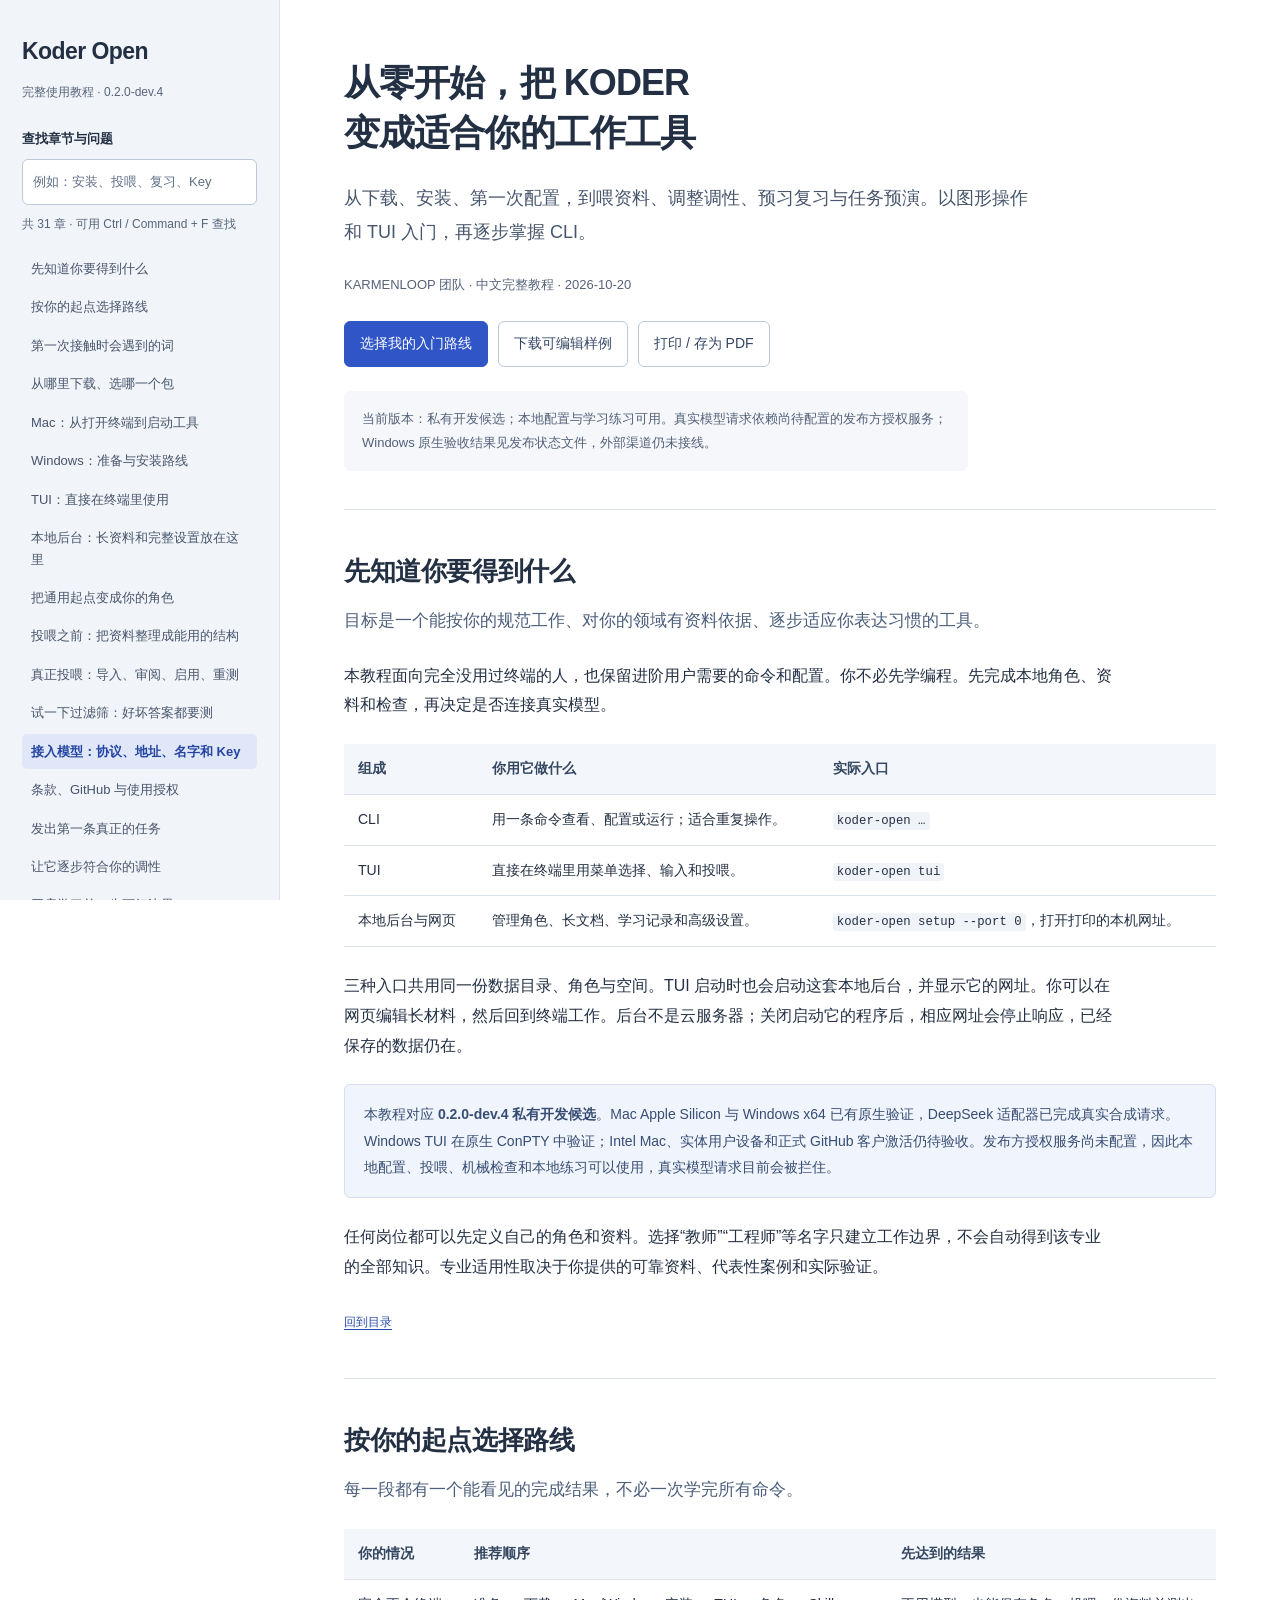
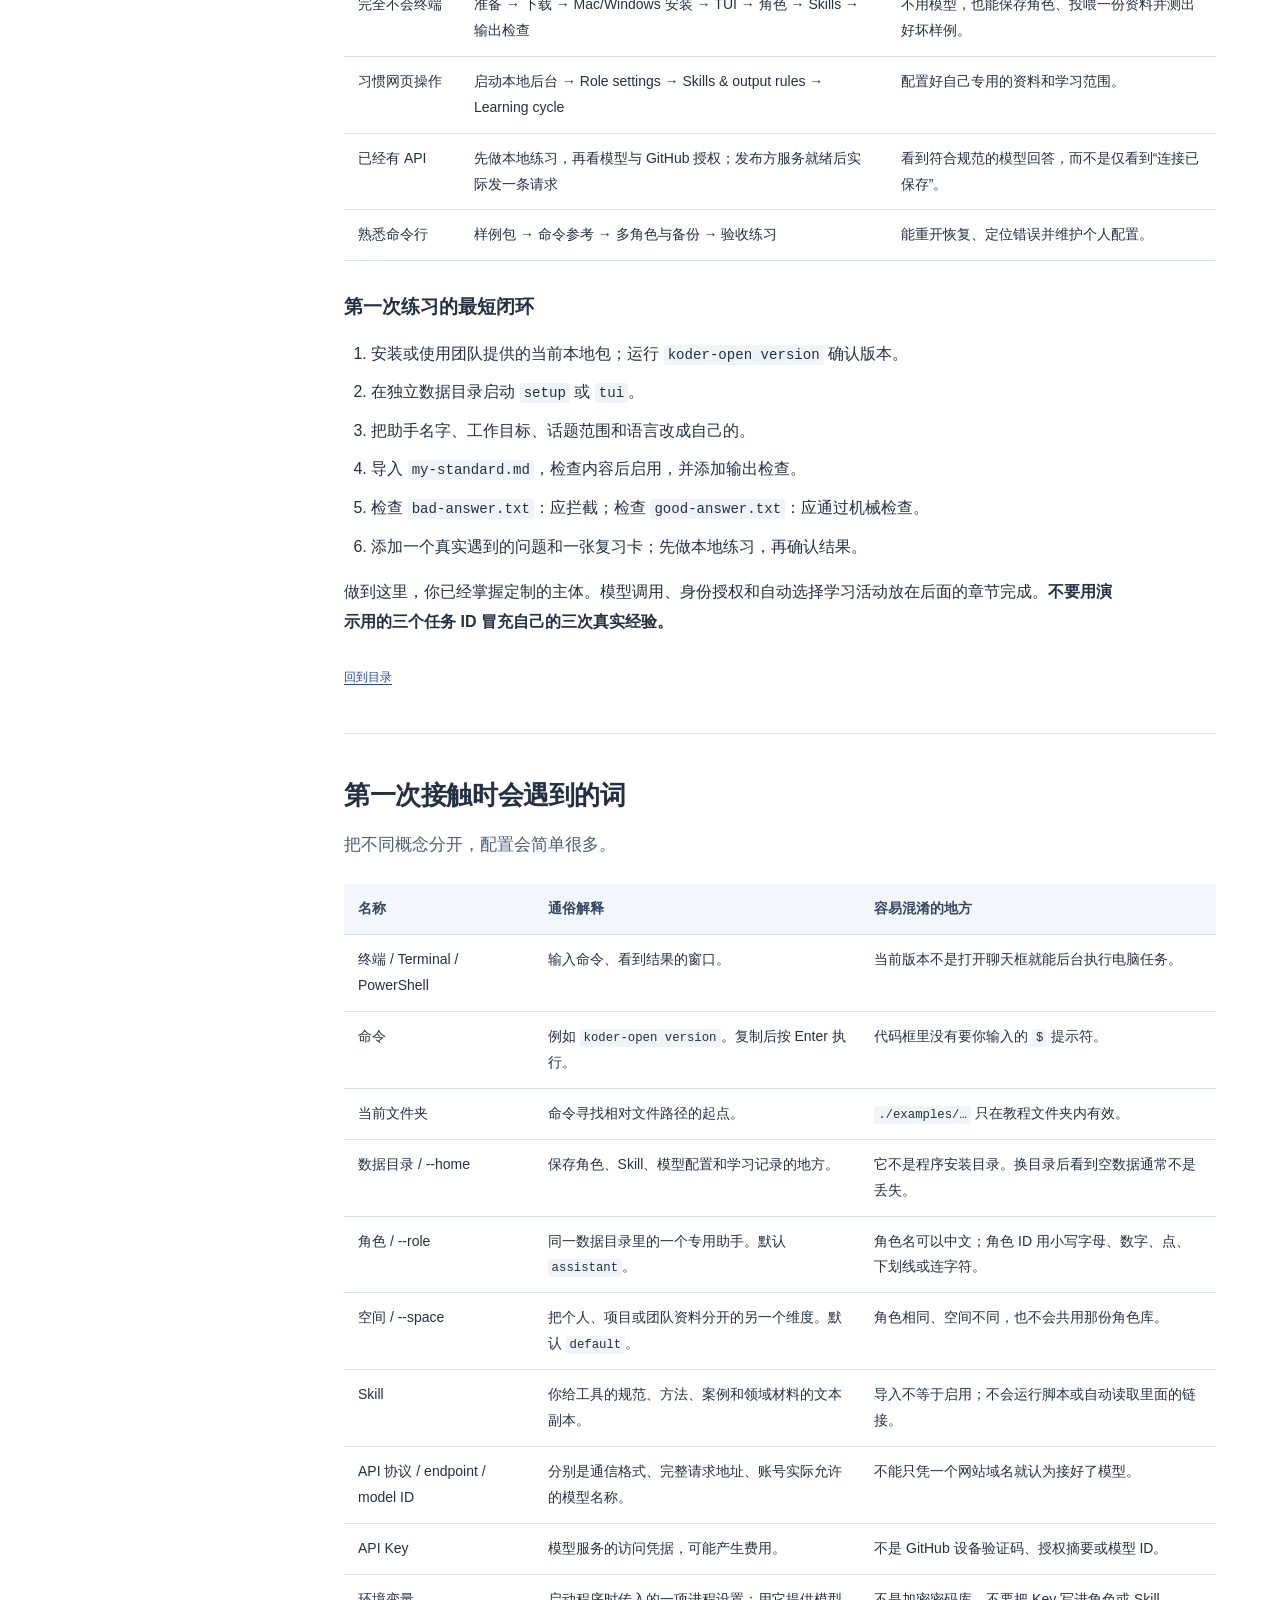
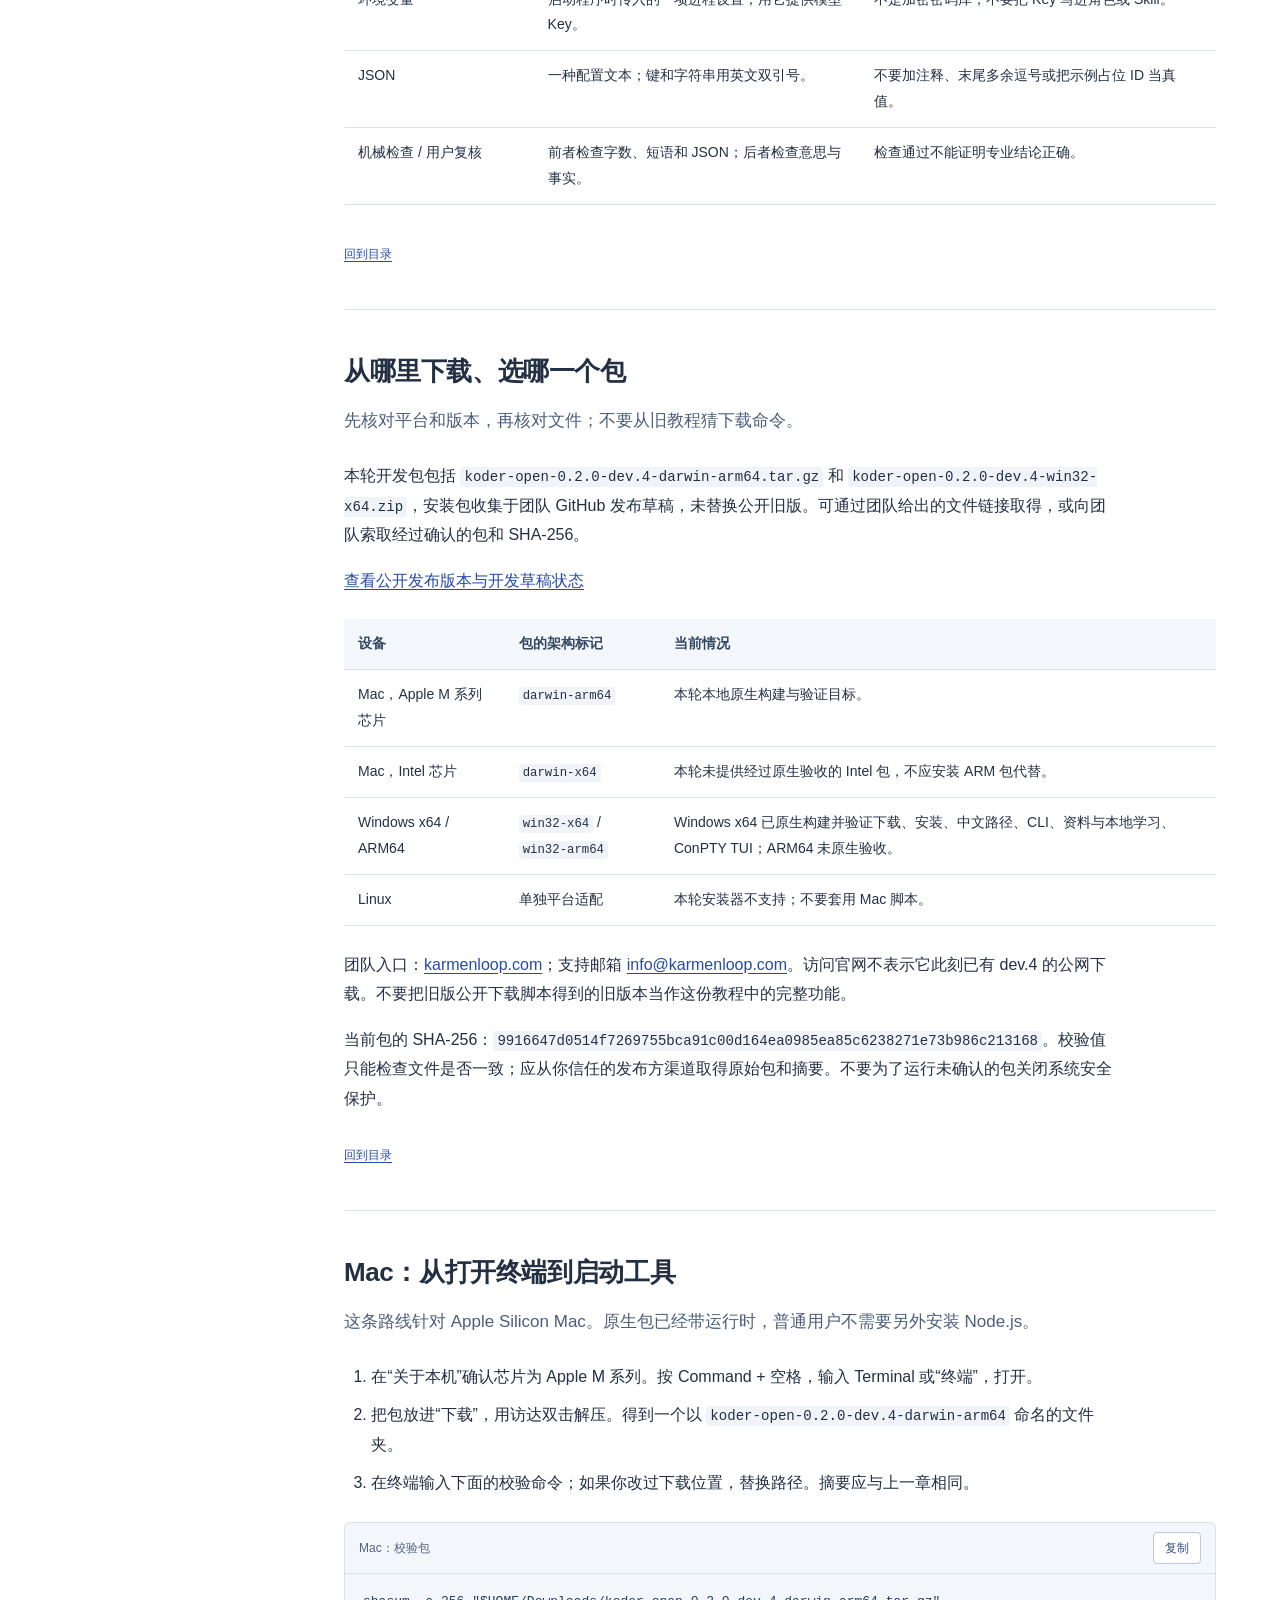
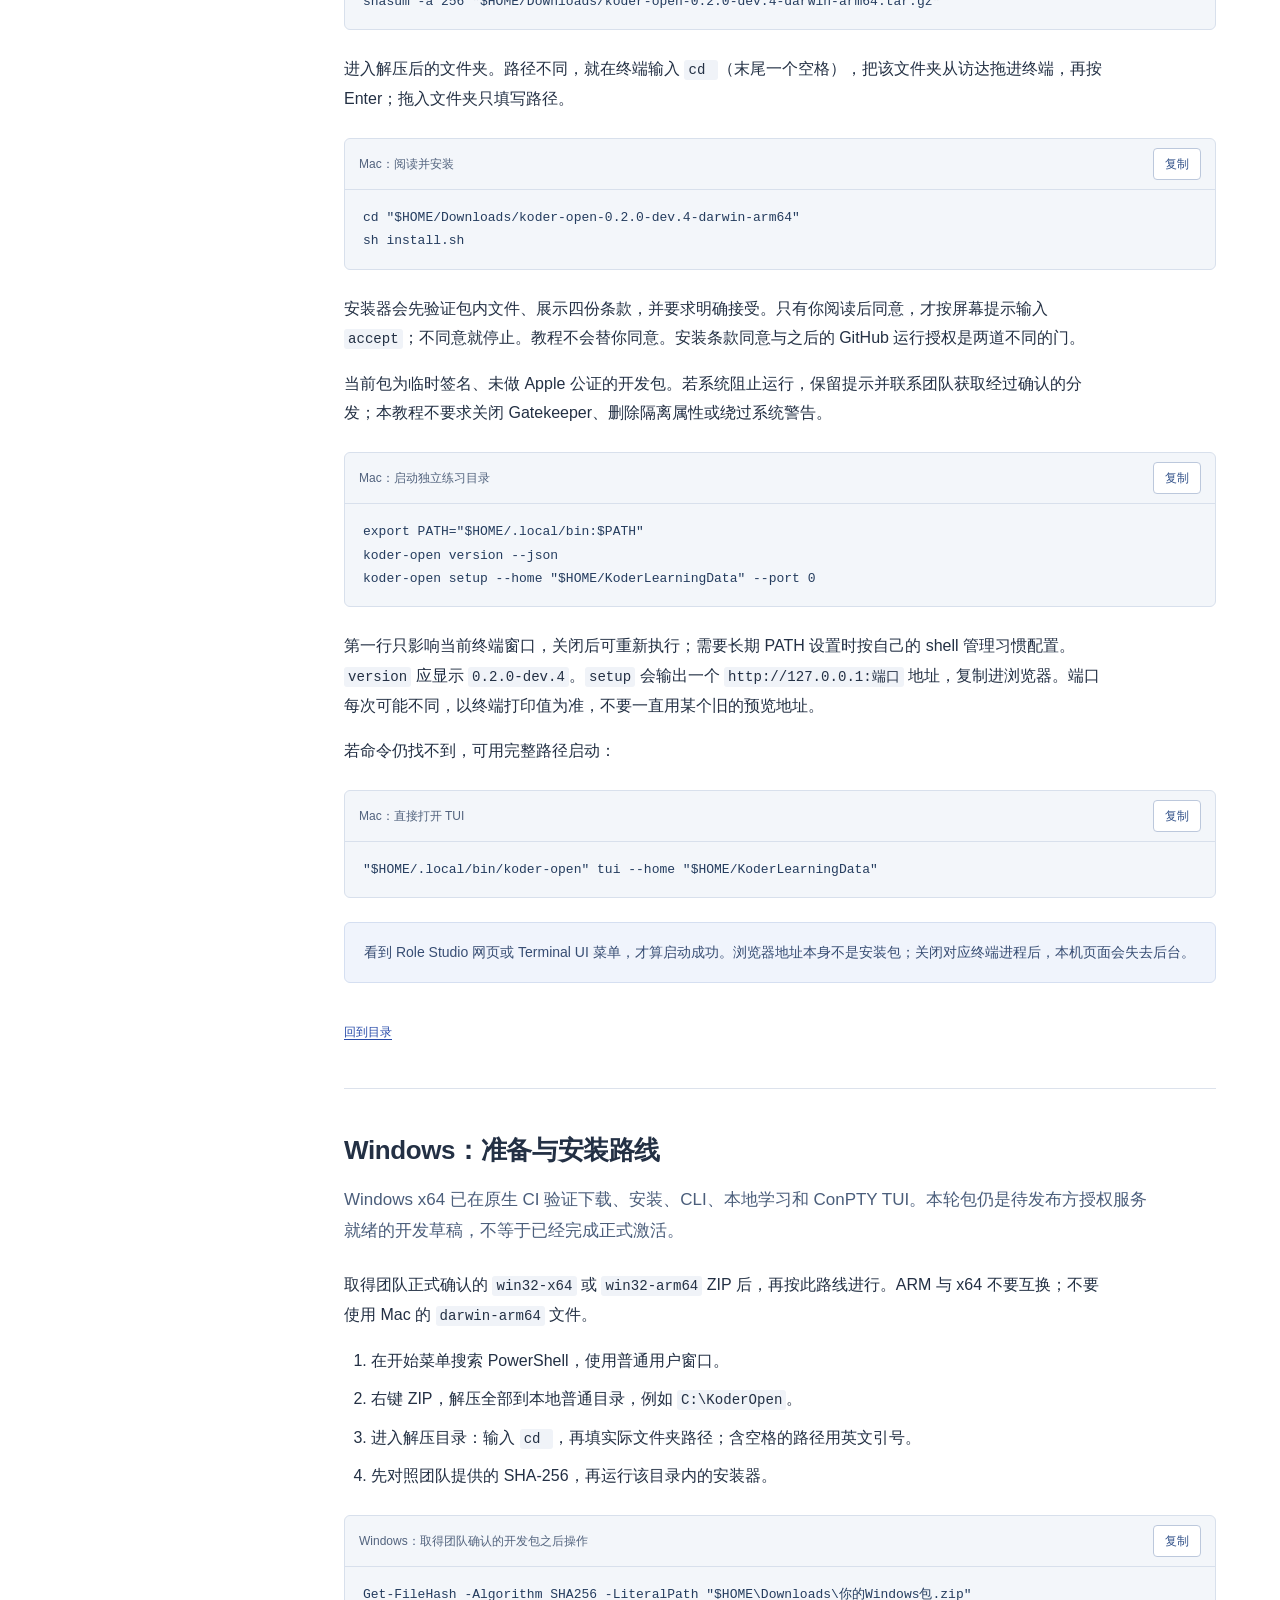
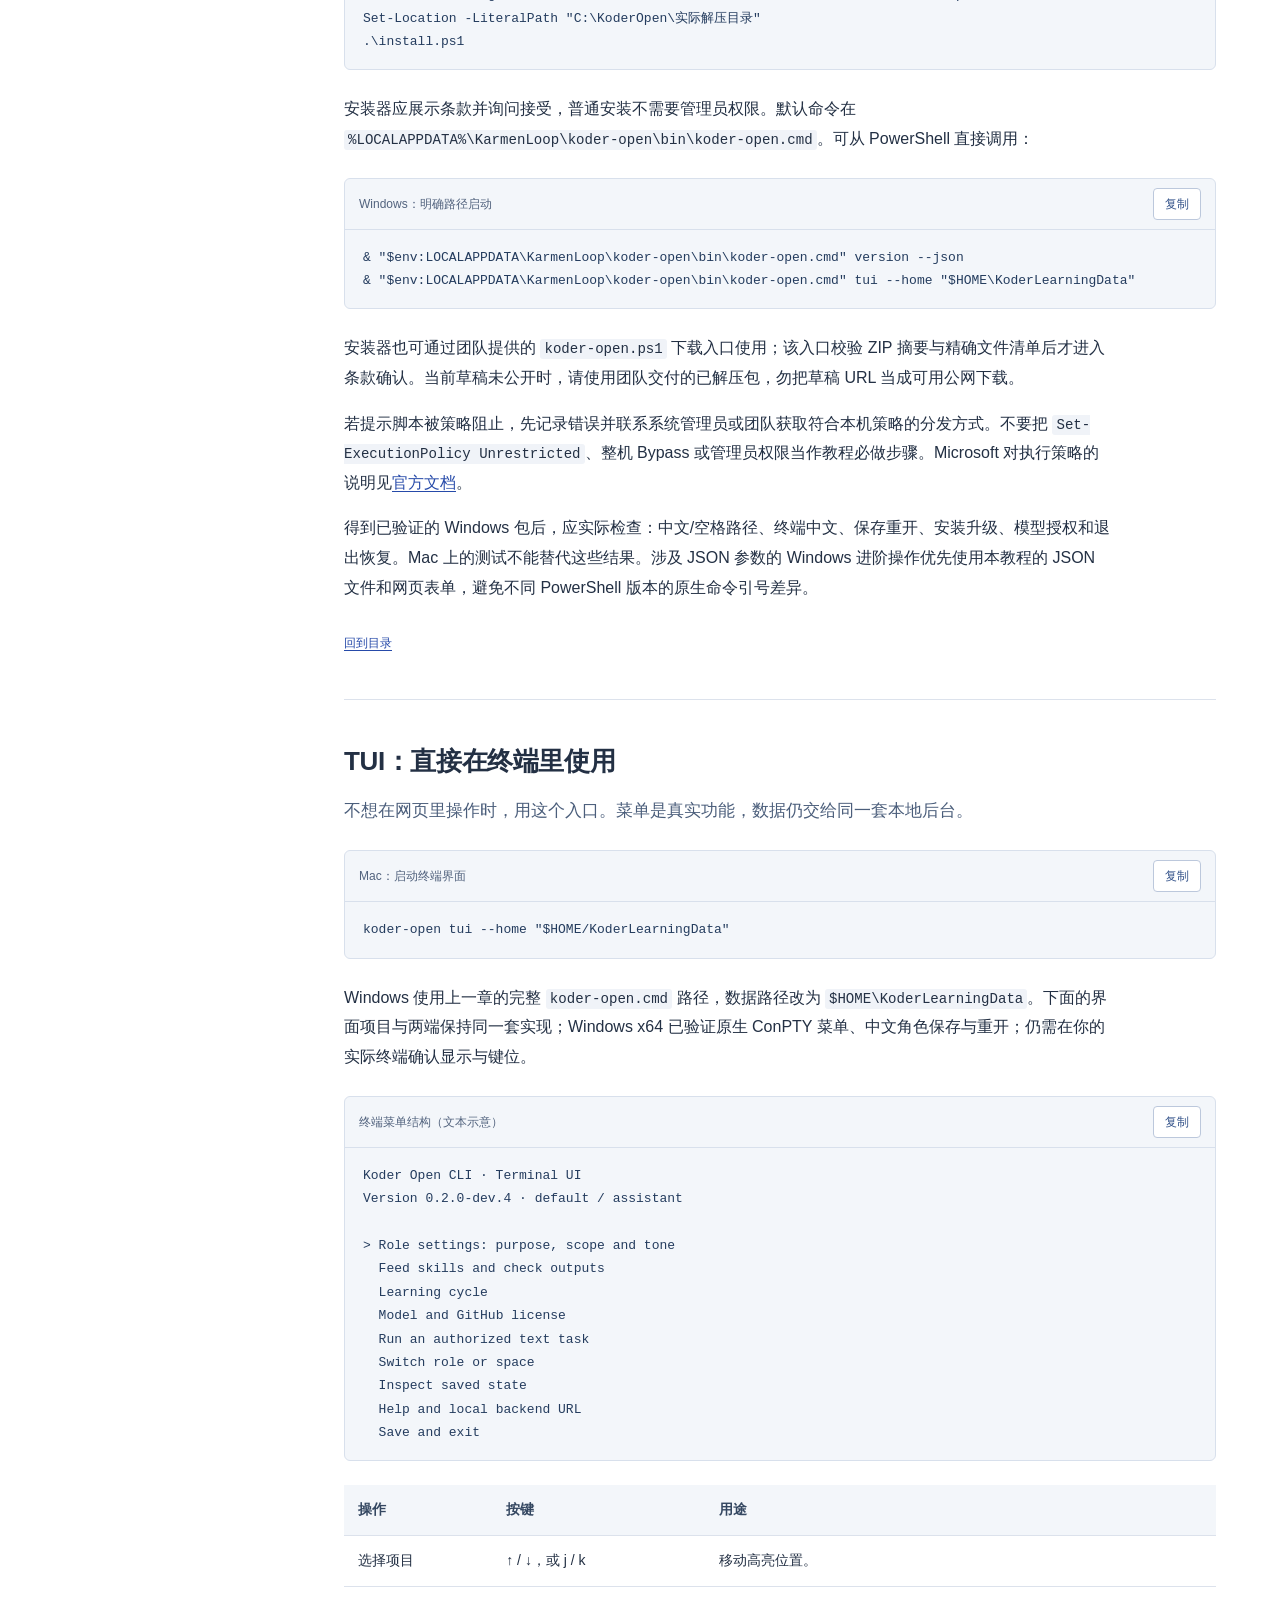
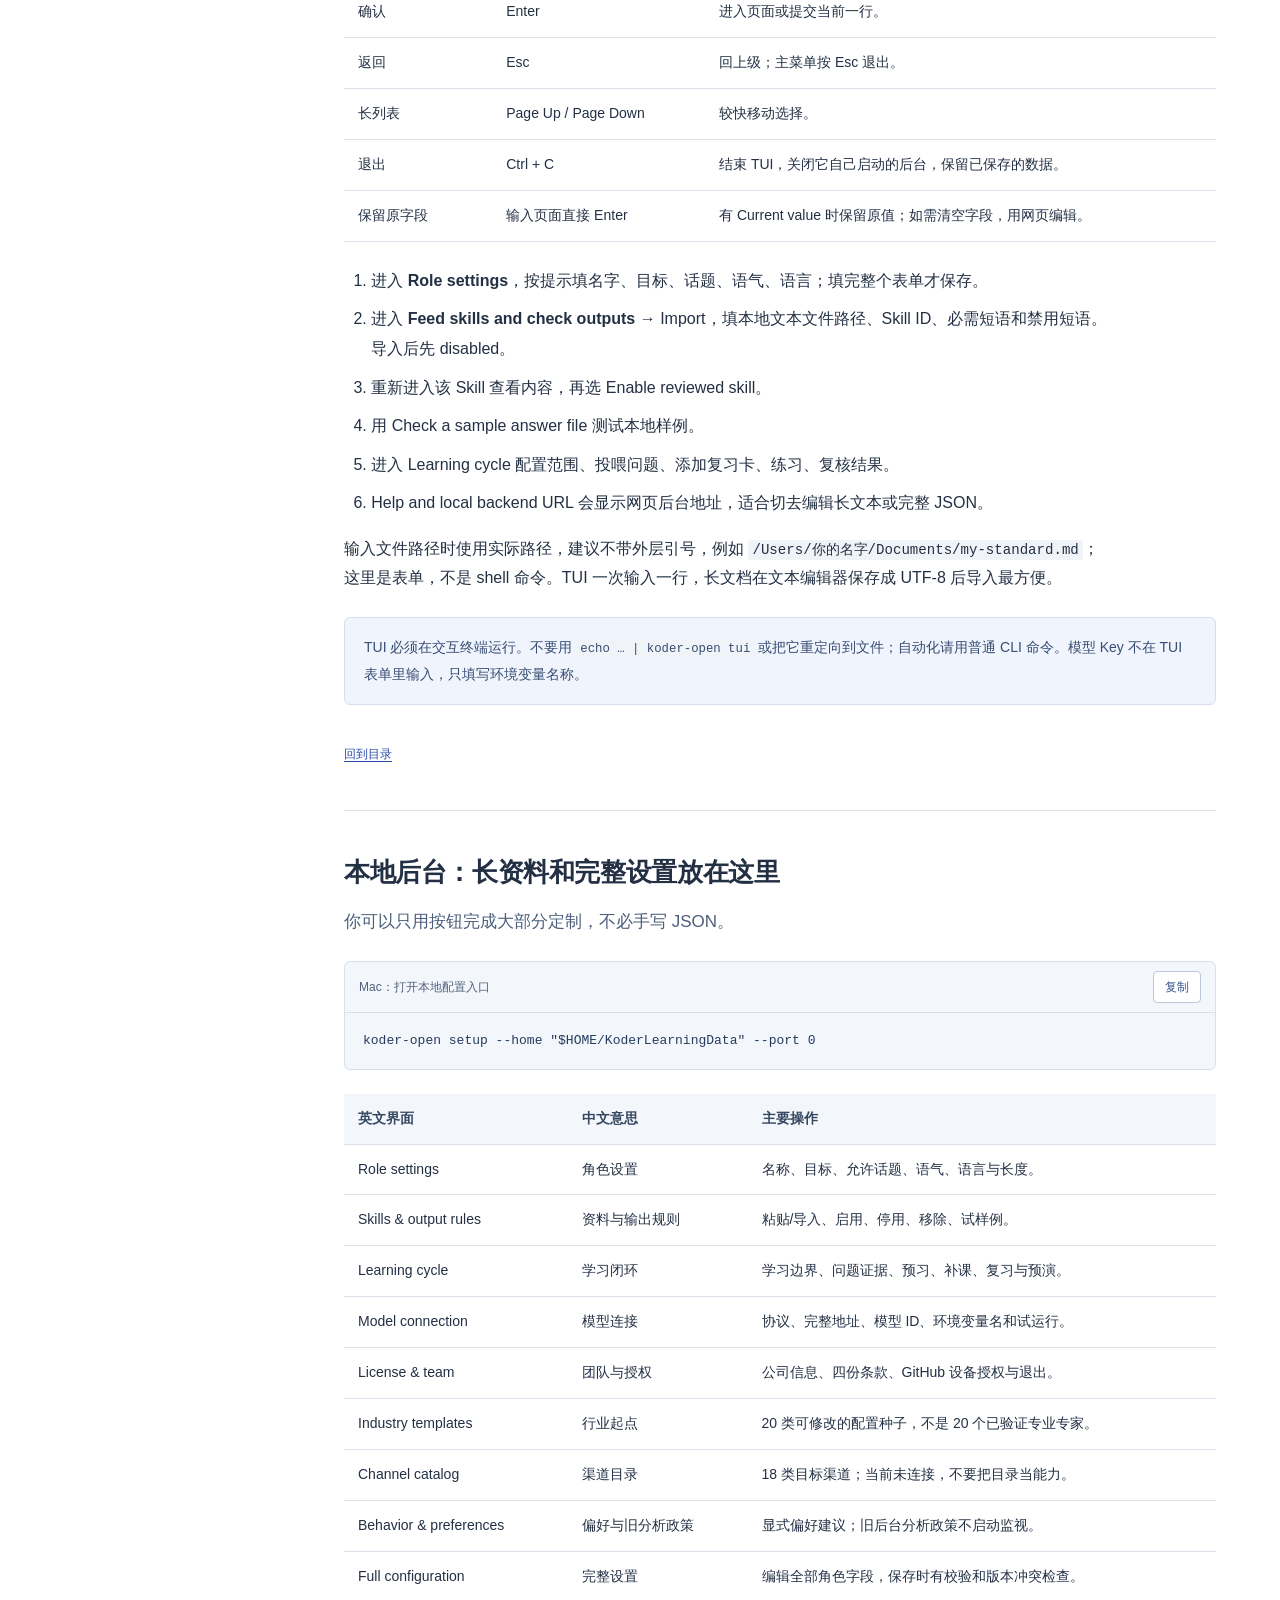
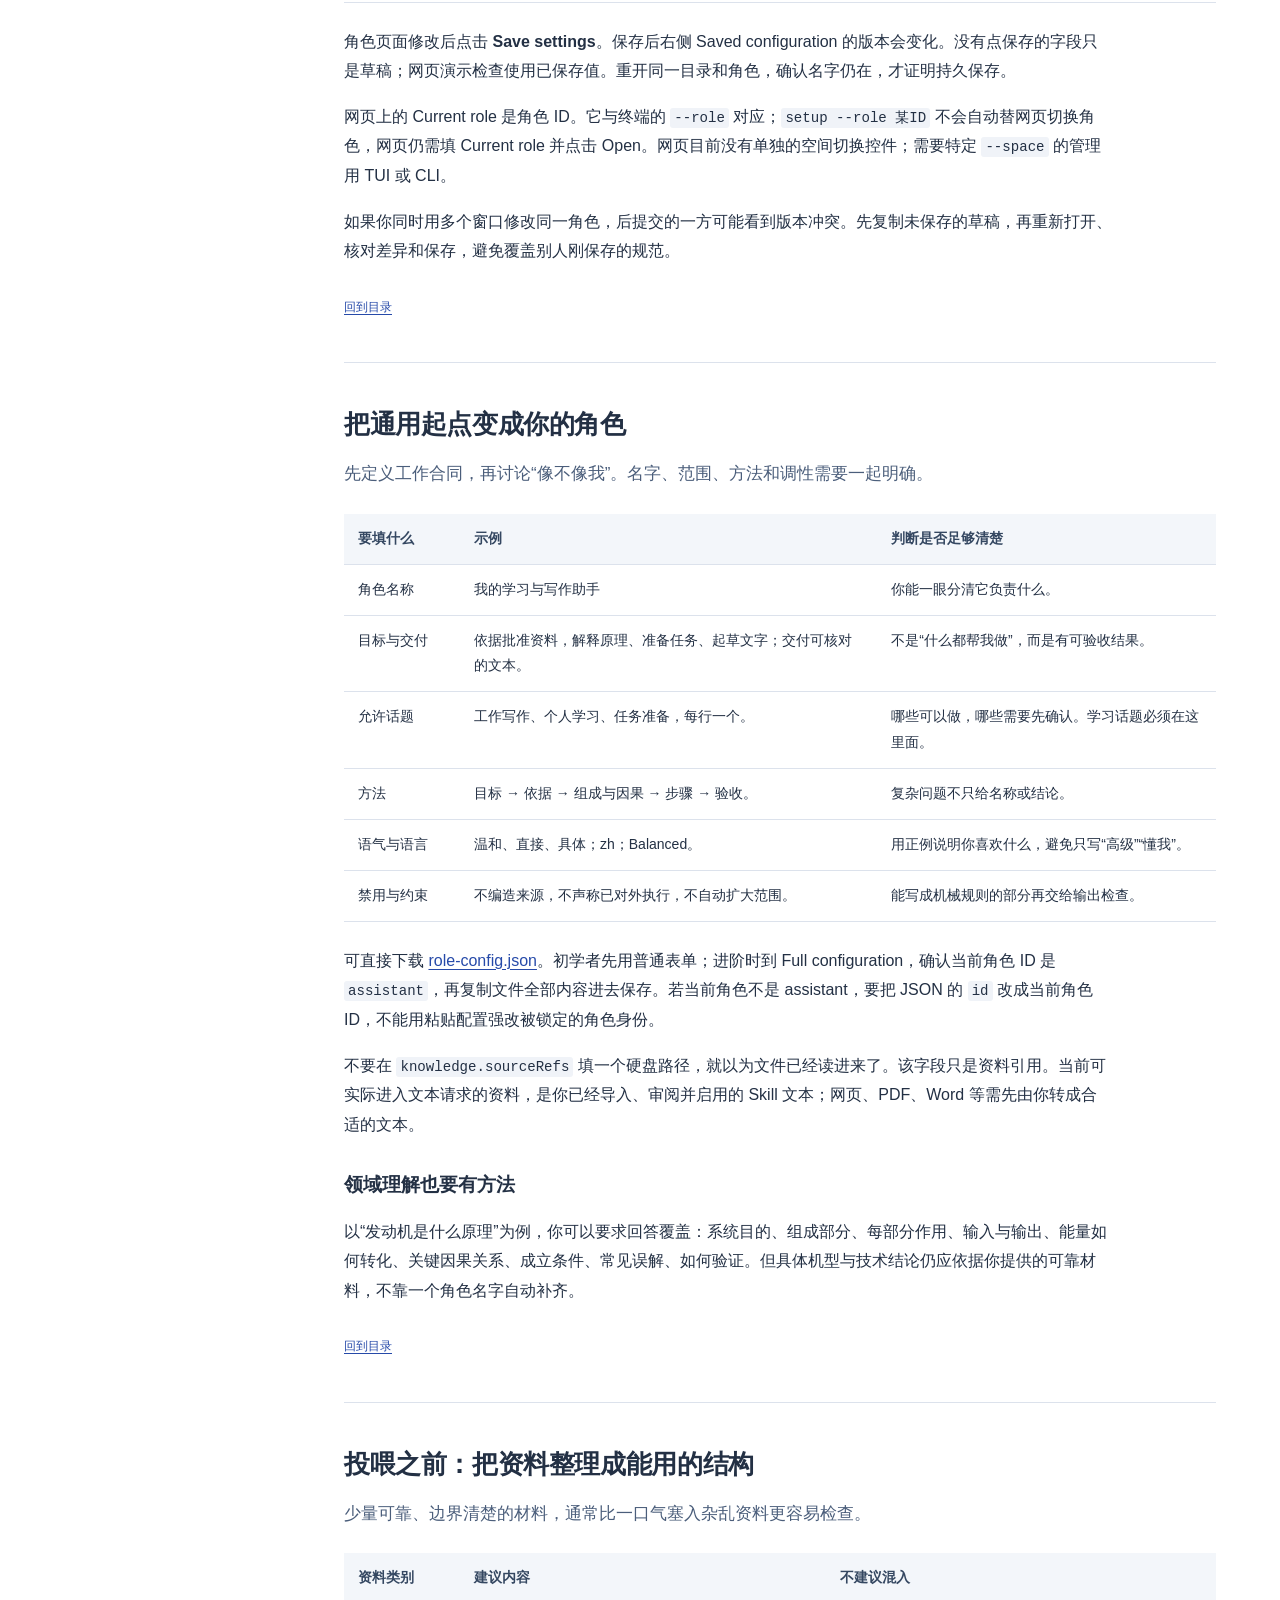
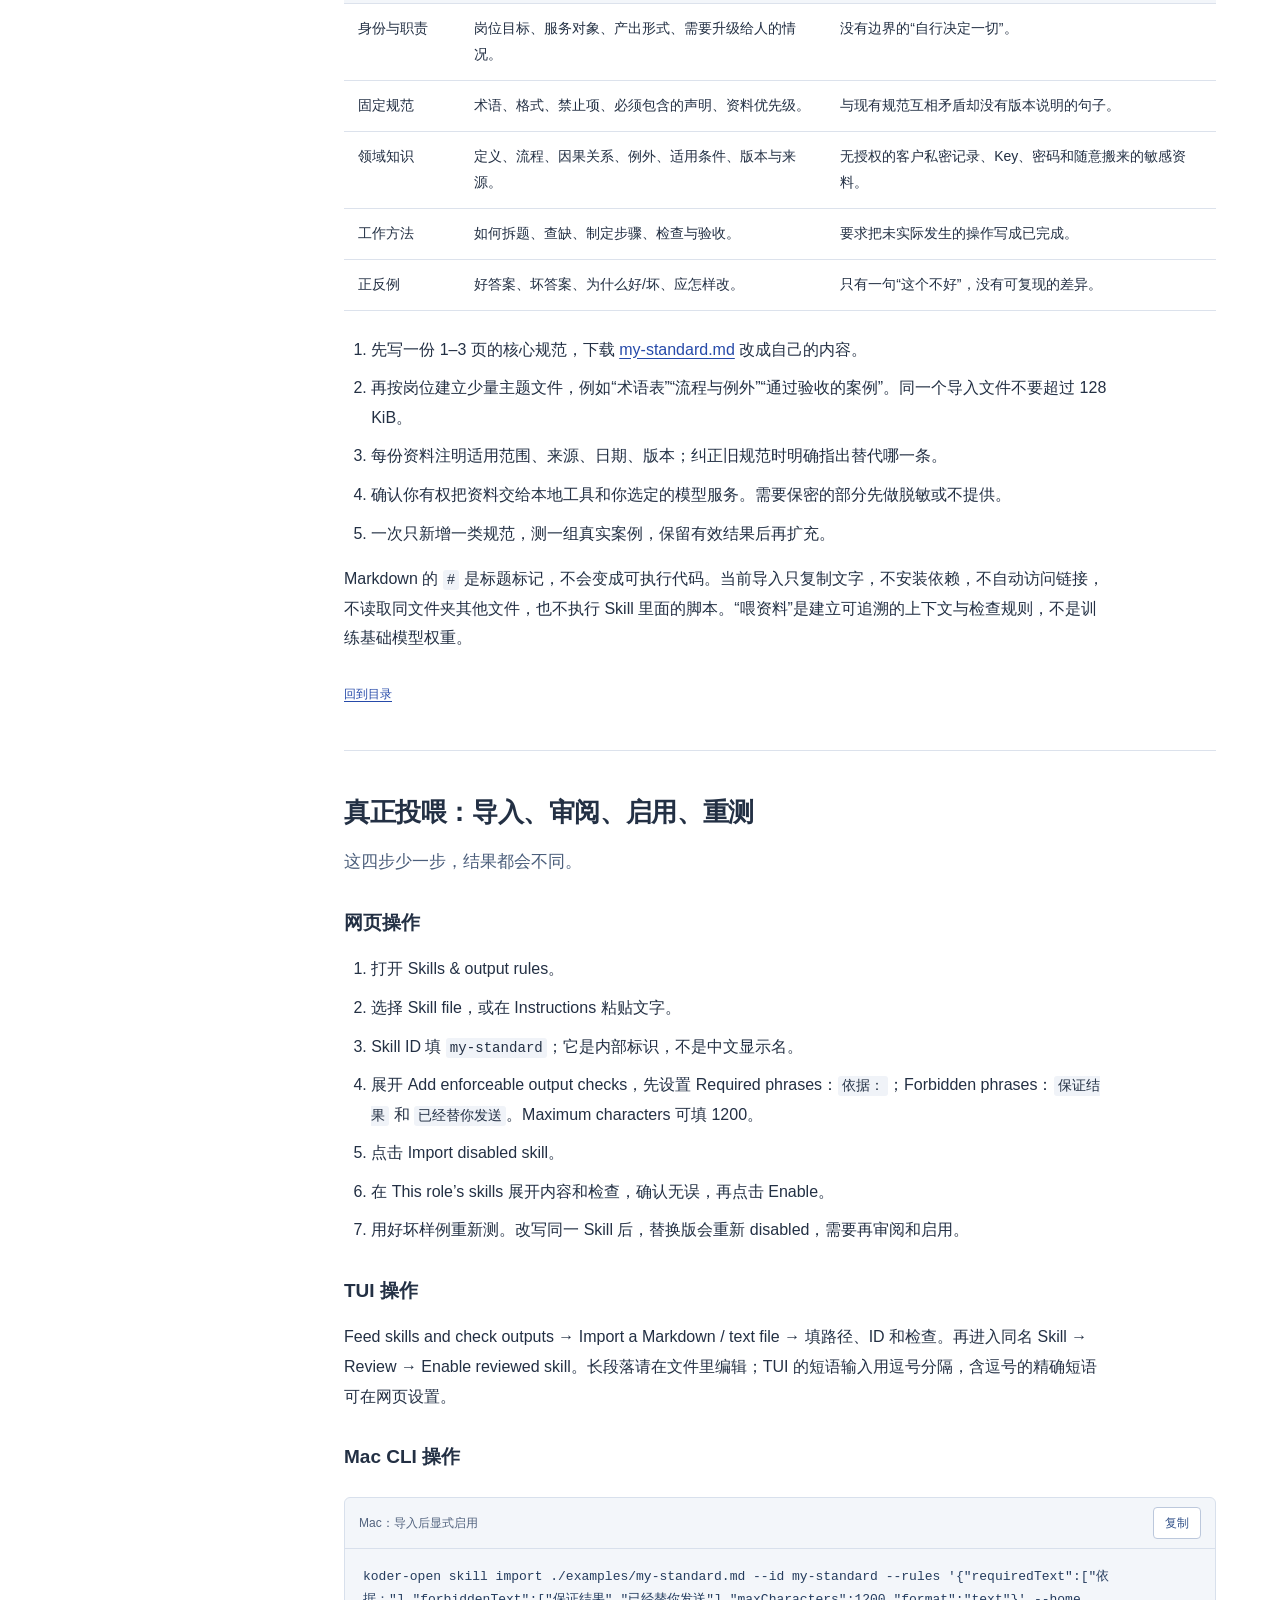
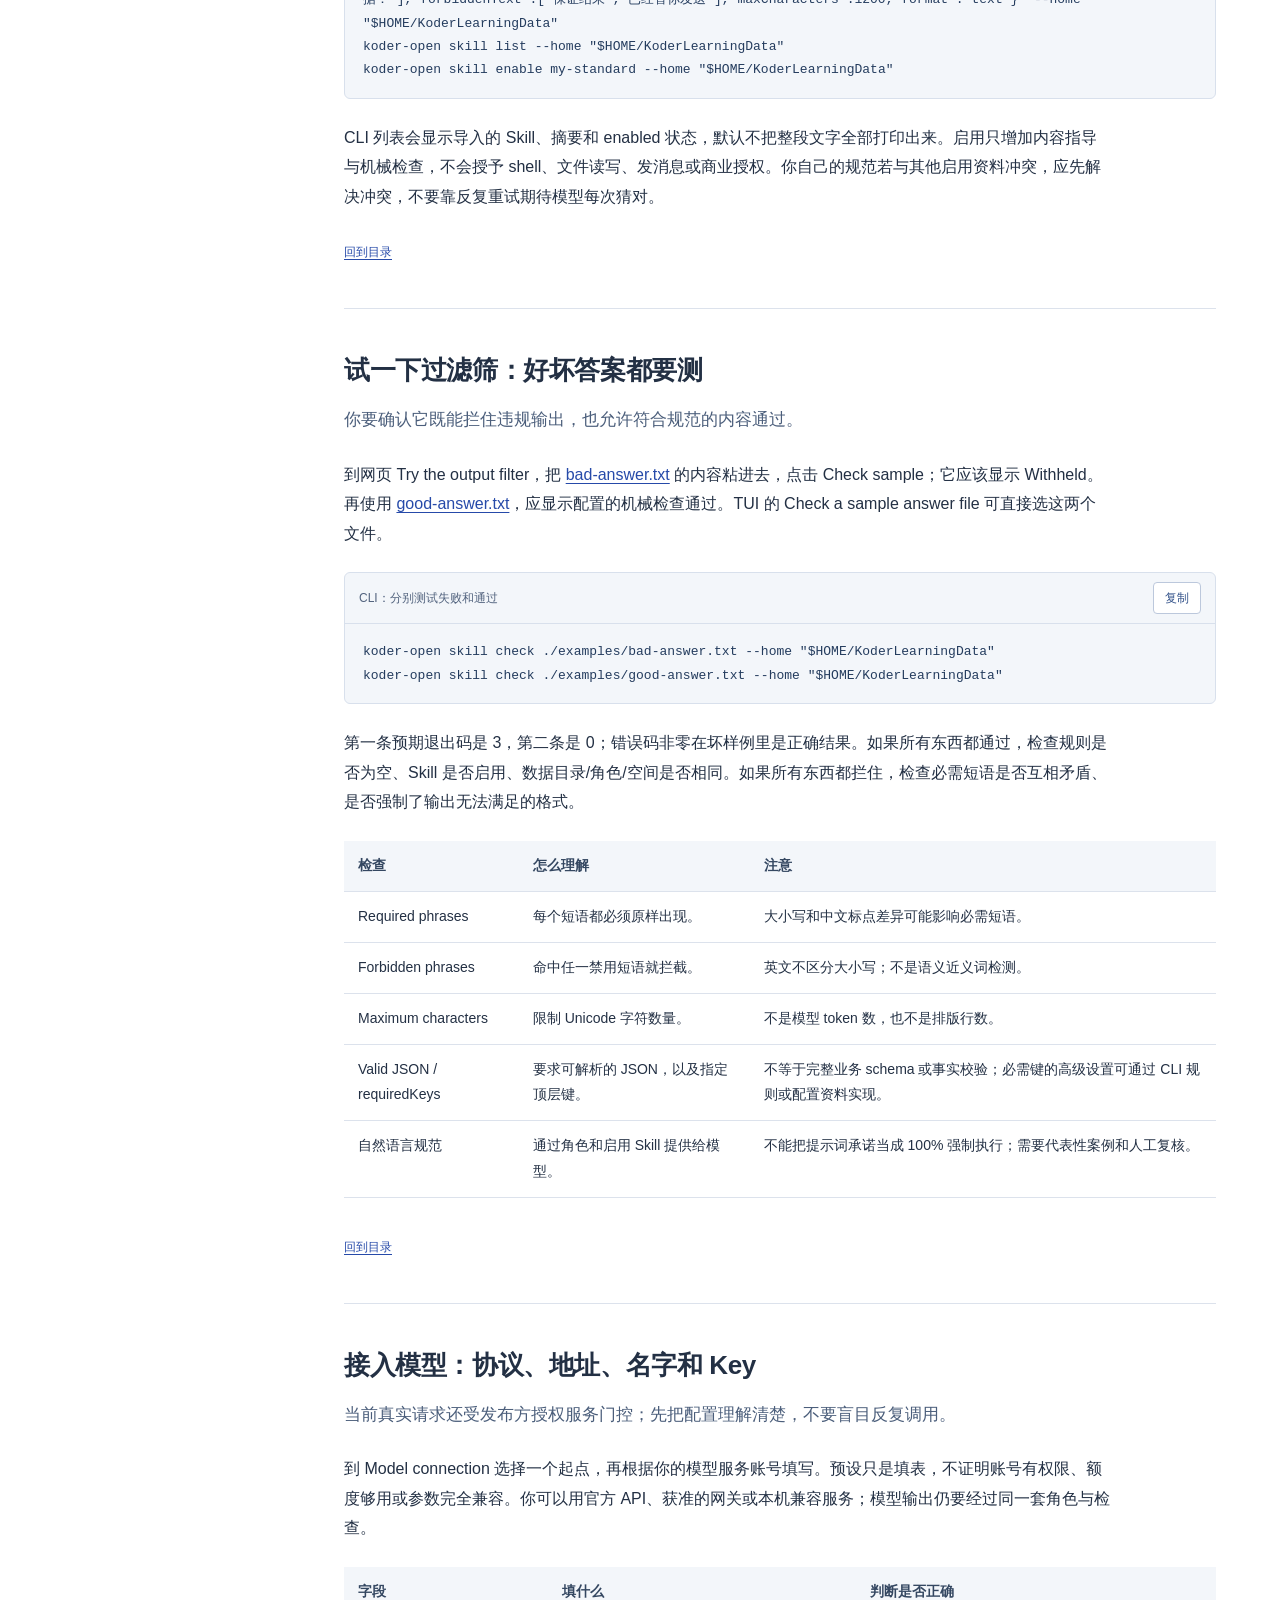
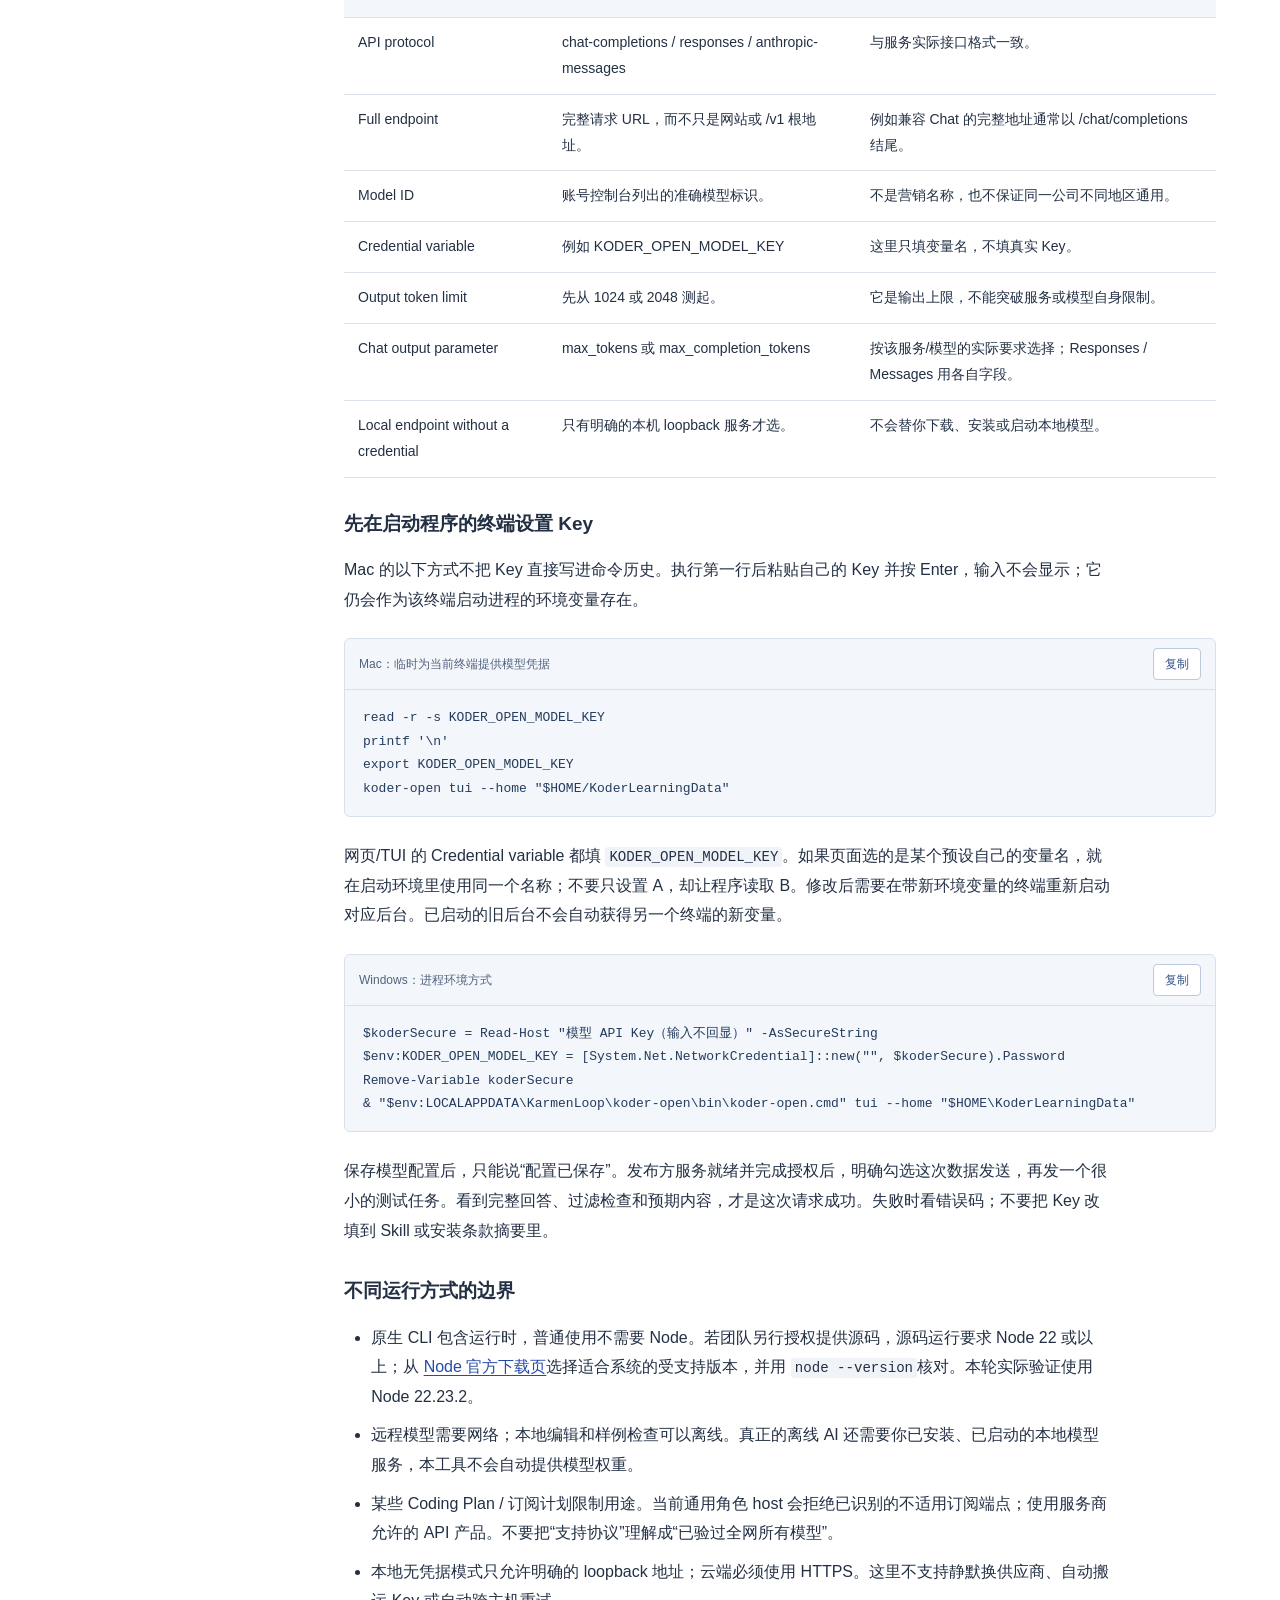
==== docs/handbook/index.html @ e4f60cb6 "Publish the complete handbook and current CLI development status" ====
<!doctype html>
<html lang="zh-CN"><head><meta charset="utf-8"><meta name="viewport" content="width=device-width,initial-scale=1"><meta name="referrer" content="no-referrer"><title>KODER CLI 完整使用教程 · 从零到自己的专用助手</title><link rel="stylesheet" href="guide.css"><script src="guide.js" defer></script></head>
<body><a class="skip" href="#main">跳到教程正文</a><div class="layout"><aside class="navigation" aria-label="教程目录"><a class="brand" href="#top">Koder Open</a><p>完整使用教程 · 0.2.0-dev.4</p><label for="search">查找章节与问题</label><input id="search" type="search" placeholder="例如：安装、投喂、复习、Key" autocomplete="off"><p id="search-status" role="status" aria-live="polite"></p><nav><a href="#start">先知道你要得到什么</a><a href="#route">按你的起点选择路线</a><a href="#terms">第一次接触时会遇到的词</a><a href="#download">从哪里下载、选哪一个包</a><a href="#mac">Mac：从打开终端到启动工具</a><a href="#windows">Windows：准备与安装路线</a><a href="#tui">TUI：直接在终端里使用</a><a href="#backend">本地后台：长资料和完整设置放在这里</a><a href="#role">把通用起点变成你的角色</a><a href="#materials">投喂之前：把资料整理成能用的结构</a><a href="#skills">真正投喂：导入、审阅、启用、重测</a><a href="#filter">试一下过滤筛：好坏答案都要测</a><a href="#model">接入模型：协议、地址、名字和 Key</a><a href="#authorization">条款、GitHub 与使用授权</a><a href="#first-task">发出第一条真正的任务</a><a href="#tone">让它逐步符合你的调性</a><a href="#learning-boundary">开启学习前，先画好边界</a><a href="#prestudy">预习：围绕反复问题和正在做的事情准备</a><a href="#review">复习：让正确方法能再次用出来</a><a href="#remediate">补课：从失败里找出具体缺口</a><a href="#rehearse">预演：提前准备下一步，仍然只做模拟</a><a href="#reuse">让被确认的学习成果参与日常回答</a><a href="#routine">每天怎样用：一个可持续的习惯</a><a href="#domains">不同岗位和领域，具体怎样改</a><a href="#mastery">怎样判断已经成为“适合我的 KODER”</a><a href="#commands">CLI 命令参考与源码入口</a><a href="#storage">多角色、备份、重开和恢复</a><a href="#maintenance">升级、回退与卸载</a><a href="#troubleshoot">遇到问题：按现象定位</a><a href="#finish">从入门到熟练：最后自检</a><a href="#files">样例文件、来源与版本记录</a></nav></aside><main id="main"><header id="top"><h1>从零开始，把 KODER<br>变成适合你的工作工具</h1><p class="intro">从下载、安装、第一次配置，到喂资料、调整调性、预习复习与任务预演。以图形操作和 TUI 入门，再逐步掌握 CLI。</p><p class="version">KARMENLOOP 团队 · 中文完整教程 · 2026-10-20</p><div class="actions"><a class="button primary" href="#route">选择我的入门路线</a><a class="button" href="examples.zip" download>下载可编辑样例</a><button id="print" type="button" class="button">打印 / 存为 PDF</button></div><p class="scope">当前版本：私有开发候选；本地配置与学习练习可用。真实模型请求依赖尚待配置的发布方授权服务；Windows 原生验收结果见发布状态文件，外部渠道仍未接线。</p><details class="mobile-toc"><summary>展开完整目录</summary><nav><a href="#start">先知道你要得到什么</a><a href="#route">按你的起点选择路线</a><a href="#terms">第一次接触时会遇到的词</a><a href="#download">从哪里下载、选哪一个包</a><a href="#mac">Mac：从打开终端到启动工具</a><a href="#windows">Windows：准备与安装路线</a><a href="#tui">TUI：直接在终端里使用</a><a href="#backend">本地后台：长资料和完整设置放在这里</a><a href="#role">把通用起点变成你的角色</a><a href="#materials">投喂之前：把资料整理成能用的结构</a><a href="#skills">真正投喂：导入、审阅、启用、重测</a><a href="#filter">试一下过滤筛：好坏答案都要测</a><a href="#model">接入模型：协议、地址、名字和 Key</a><a href="#authorization">条款、GitHub 与使用授权</a><a href="#first-task">发出第一条真正的任务</a><a href="#tone">让它逐步符合你的调性</a><a href="#learning-boundary">开启学习前，先画好边界</a><a href="#prestudy">预习：围绕反复问题和正在做的事情准备</a><a href="#review">复习：让正确方法能再次用出来</a><a href="#remediate">补课：从失败里找出具体缺口</a><a href="#rehearse">预演：提前准备下一步，仍然只做模拟</a><a href="#reuse">让被确认的学习成果参与日常回答</a><a href="#routine">每天怎样用：一个可持续的习惯</a><a href="#domains">不同岗位和领域，具体怎样改</a><a href="#mastery">怎样判断已经成为“适合我的 KODER”</a><a href="#commands">CLI 命令参考与源码入口</a><a href="#storage">多角色、备份、重开和恢复</a><a href="#maintenance">升级、回退与卸载</a><a href="#troubleshoot">遇到问题：按现象定位</a><a href="#finish">从入门到熟练：最后自检</a><a href="#files">样例文件、来源与版本记录</a></nav></details></header><p id="empty" hidden>没有找到匹配章节。试试“安装”“Skill”“复习”或错误码。</p><section id="start" data-chapter><h2>先知道你要得到什么</h2><p class="lead">目标是一个能按你的规范工作、对你的领域有资料依据、逐步适应你表达习惯的工具。</p><p>本教程面向完全没用过终端的人，也保留进阶用户需要的命令和配置。你不必先学编程。先完成本地角色、资料和检查，再决定是否连接真实模型。</p><div class="table-wrap"><table><thead><tr><th scope="col">组成</th><th scope="col">你用它做什么</th><th scope="col">实际入口</th></tr></thead><tbody><tr><td>CLI</td><td>用一条命令查看、配置或运行；适合重复操作。</td><td><code>koder-open …</code></td></tr><tr><td>TUI</td><td>直接在终端里用菜单选择、输入和投喂。</td><td><code>koder-open tui</code></td></tr><tr><td>本地后台与网页</td><td>管理角色、长文档、学习记录和高级设置。</td><td><code>koder-open setup --port 0</code>，打开打印的本机网址。</td></tr></tbody></table></div><p>三种入口共用同一份数据目录、角色与空间。TUI 启动时也会启动这套本地后台，并显示它的网址。你可以在网页编辑长材料，然后回到终端工作。后台不是云服务器；关闭启动它的程序后，相应网址会停止响应，已经保存的数据仍在。</p><aside class="note">本教程对应 <strong>0.2.0-dev.4 私有开发候选</strong>。Mac Apple Silicon 与 Windows x64 已有原生验证，DeepSeek 适配器已完成真实合成请求。Windows TUI 在原生 ConPTY 中验证；Intel Mac、实体用户设备和正式 GitHub 客户激活仍待验收。发布方授权服务尚未配置，因此本地配置、投喂、机械检查和本地练习可以使用，真实模型请求目前会被拦住。</aside><p>任何岗位都可以先定义自己的角色和资料。选择“教师”“工程师”等名字只建立工作边界，不会自动得到该专业的全部知识。专业适用性取决于你提供的可靠资料、代表性案例和实际验证。</p><a class="back-top" href="#top">回到目录</a></section><section id="route" data-chapter><h2>按你的起点选择路线</h2><p class="lead">每一段都有一个能看见的完成结果，不必一次学完所有命令。</p><div class="table-wrap"><table><thead><tr><th scope="col">你的情况</th><th scope="col">推荐顺序</th><th scope="col">先达到的结果</th></tr></thead><tbody><tr><td>完全不会终端</td><td>准备 → 下载 → Mac/Windows 安装 → TUI → 角色 → Skills → 输出检查</td><td>不用模型，也能保存角色、投喂一份资料并测出好坏样例。</td></tr><tr><td>习惯网页操作</td><td>启动本地后台 → Role settings → Skills & output rules → Learning cycle</td><td>配置好自己专用的资料和学习范围。</td></tr><tr><td>已经有 API</td><td>先做本地练习，再看模型与 GitHub 授权；发布方服务就绪后实际发一条请求</td><td>看到符合规范的模型回答，而不是仅看到“连接已保存”。</td></tr><tr><td>熟悉命令行</td><td>样例包 → 命令参考 → 多角色与备份 → 验收练习</td><td>能重开恢复、定位错误并维护个人配置。</td></tr></tbody></table></div><h3>第一次练习的最短闭环</h3><ol><li>安装或使用团队提供的当前本地包；运行 <code>koder-open version</code> 确认版本。</li><li>在独立数据目录启动 <code>setup</code> 或 <code>tui</code>。</li><li>把助手名字、工作目标、话题范围和语言改成自己的。</li><li>导入 <code>my-standard.md</code>，检查内容后启用，并添加输出检查。</li><li>检查 <code>bad-answer.txt</code>：应拦截；检查 <code>good-answer.txt</code>：应通过机械检查。</li><li>添加一个真实遇到的问题和一张复习卡；先做本地练习，再确认结果。</li></ol><p>做到这里，你已经掌握定制的主体。模型调用、身份授权和自动选择学习活动放在后面的章节完成。<strong>不要用演示用的三个任务 ID 冒充自己的三次真实经验。</strong></p><a class="back-top" href="#top">回到目录</a></section><section id="terms" data-chapter><h2>第一次接触时会遇到的词</h2><p class="lead">把不同概念分开，配置会简单很多。</p><div class="table-wrap"><table><thead><tr><th scope="col">名称</th><th scope="col">通俗解释</th><th scope="col">容易混淆的地方</th></tr></thead><tbody><tr><td>终端 / Terminal / PowerShell</td><td>输入命令、看到结果的窗口。</td><td>当前版本不是打开聊天框就能后台执行电脑任务。</td></tr><tr><td>命令</td><td>例如 <code>koder-open version</code>。复制后按 Enter 执行。</td><td>代码框里没有要你输入的 <code>$</code> 提示符。</td></tr><tr><td>当前文件夹</td><td>命令寻找相对文件路径的起点。</td><td><code>./examples/…</code> 只在教程文件夹内有效。</td></tr><tr><td>数据目录 / --home</td><td>保存角色、Skill、模型配置和学习记录的地方。</td><td>它不是程序安装目录。换目录后看到空数据通常不是丢失。</td></tr><tr><td>角色 / --role</td><td>同一数据目录里的一个专用助手。默认 <code>assistant</code>。</td><td>角色名可以中文；角色 ID 用小写字母、数字、点、下划线或连字符。</td></tr><tr><td>空间 / --space</td><td>把个人、项目或团队资料分开的另一个维度。默认 <code>default</code>。</td><td>角色相同、空间不同，也不会共用那份角色库。</td></tr><tr><td>Skill</td><td>你给工具的规范、方法、案例和领域材料的文本副本。</td><td>导入不等于启用；不会运行脚本或自动读取里面的链接。</td></tr><tr><td>API 协议 / endpoint / model ID</td><td>分别是通信格式、完整请求地址、账号实际允许的模型名称。</td><td>不能只凭一个网站域名就认为接好了模型。</td></tr><tr><td>API Key</td><td>模型服务的访问凭据，可能产生费用。</td><td>不是 GitHub 设备验证码、授权摘要或模型 ID。</td></tr><tr><td>环境变量</td><td>启动程序时传入的一项进程设置；用它提供模型 Key。</td><td>不是加密密码库，不要把 Key 写进角色或 Skill。</td></tr><tr><td>JSON</td><td>一种配置文本；键和字符串用英文双引号。</td><td>不要加注释、末尾多余逗号或把示例占位 ID 当真值。</td></tr><tr><td>机械检查 / 用户复核</td><td>前者检查字数、短语和 JSON；后者检查意思与事实。</td><td>检查通过不能证明专业结论正确。</td></tr></tbody></table></div><a class="back-top" href="#top">回到目录</a></section><section id="download" data-chapter><h2>从哪里下载、选哪一个包</h2><p class="lead">先核对平台和版本，再核对文件；不要从旧教程猜下载命令。</p><p>本轮开发包包括 <code>koder-open-0.2.0-dev.4-darwin-arm64.tar.gz</code> 和 <code>koder-open-0.2.0-dev.4-win32-x64.zip</code>，安装包收集于团队 GitHub 发布草稿，未替换公开旧版。可通过团队给出的文件链接取得，或向团队索取经过确认的包和 SHA-256。</p><p><a class="live-download" href="https://github.com/KarmenLoop/koder-open-cli/releases">查看公开发布版本与开发草稿状态</a><span class="offline-download">离线手册不内含 CLI 程序包；请使用会话中的包文件或联系团队。</span></p><div class="table-wrap"><table><thead><tr><th scope="col">设备</th><th scope="col">包的架构标记</th><th scope="col">当前情况</th></tr></thead><tbody><tr><td>Mac，Apple M 系列芯片</td><td><code>darwin-arm64</code></td><td>本轮本地原生构建与验证目标。</td></tr><tr><td>Mac，Intel 芯片</td><td><code>darwin-x64</code></td><td>本轮未提供经过原生验收的 Intel 包，不应安装 ARM 包代替。</td></tr><tr><td>Windows x64 / ARM64</td><td><code>win32-x64</code> / <code>win32-arm64</code></td><td>Windows x64 已原生构建并验证下载、安装、中文路径、CLI、资料与本地学习、ConPTY TUI；ARM64 未原生验收。</td></tr><tr><td>Linux</td><td>单独平台适配</td><td>本轮安装器不支持；不要套用 Mac 脚本。</td></tr></tbody></table></div><p>团队入口：<a href="https://karmenloop.com" target="_blank" rel="noreferrer">karmenloop.com</a>；支持邮箱 <a href="mailto:info@karmenloop.com">info@karmenloop.com</a>。访问官网不表示它此刻已有 dev.4 的公网下载。不要把旧版公开下载脚本得到的旧版本当作这份教程中的完整功能。</p><p>当前包的 SHA-256：<code id="artifact-hash">9916647d0514f7269755bca91c00d164ea0985ea85c6238271e73b986c213168</code>。校验值只能检查文件是否一致；应从你信任的发布方渠道取得原始包和摘要。不要为了运行未确认的包关闭系统安全保护。</p><a class="back-top" href="#top">回到目录</a></section><section id="mac" data-chapter><h2>Mac：从打开终端到启动工具</h2><p class="lead">这条路线针对 Apple Silicon Mac。原生包已经带运行时，普通用户不需要另外安装 Node.js。</p><ol><li>在“关于本机”确认芯片为 Apple M 系列。按 Command + 空格，输入 Terminal 或“终端”，打开。</li><li>把包放进“下载”，用访达双击解压。得到一个以 <code>koder-open-0.2.0-dev.4-darwin-arm64</code> 命名的文件夹。</li><li>在终端输入下面的校验命令；如果你改过下载位置，替换路径。摘要应与上一章相同。</li></ol><div class="code-block"><div class="code-label">Mac：校验包<button type="button" class="copy">复制</button></div><pre><code>shasum -a 256 &quot;$HOME/Downloads/koder-open-0.2.0-dev.4-darwin-arm64.tar.gz&quot;</code></pre></div><p>进入解压后的文件夹。路径不同，就在终端输入 <code>cd </code>（末尾一个空格），把该文件夹从访达拖进终端，再按 Enter；拖入文件夹只填写路径。</p><div class="code-block"><div class="code-label">Mac：阅读并安装<button type="button" class="copy">复制</button></div><pre><code>cd &quot;$HOME/Downloads/koder-open-0.2.0-dev.4-darwin-arm64&quot;
sh install.sh</code></pre></div><p>安装器会先验证包内文件、展示四份条款，并要求明确接受。只有你阅读后同意，才按屏幕提示输入 <code>accept</code>；不同意就停止。教程不会替你同意。安装条款同意与之后的 GitHub 运行授权是两道不同的门。</p><p>当前包为临时签名、未做 Apple 公证的开发包。若系统阻止运行，保留提示并联系团队获取经过确认的分发；本教程不要求关闭 Gatekeeper、删除隔离属性或绕过系统警告。</p><div class="code-block"><div class="code-label">Mac：启动独立练习目录<button type="button" class="copy">复制</button></div><pre><code>export PATH=&quot;$HOME/.local/bin:$PATH&quot;
koder-open version --json
koder-open setup --home &quot;$HOME/KoderLearningData&quot; --port 0</code></pre></div><p>第一行只影响当前终端窗口，关闭后可重新执行；需要长期 PATH 设置时按自己的 shell 管理习惯配置。<code>version</code> 应显示 <code>0.2.0-dev.4</code>。<code>setup</code> 会输出一个 <code>http://127.0.0.1:端口</code> 地址，复制进浏览器。端口每次可能不同，以终端打印值为准，不要一直用某个旧的预览地址。</p><p>若命令仍找不到，可用完整路径启动：</p><div class="code-block"><div class="code-label">Mac：直接打开 TUI<button type="button" class="copy">复制</button></div><pre><code>&quot;$HOME/.local/bin/koder-open&quot; tui --home &quot;$HOME/KoderLearningData&quot;</code></pre></div><aside class="note">看到 Role Studio 网页或 Terminal UI 菜单，才算启动成功。浏览器地址本身不是安装包；关闭对应终端进程后，本机页面会失去后台。</aside><a class="back-top" href="#top">回到目录</a></section><section id="windows" data-chapter><h2>Windows：准备与安装路线</h2><p class="lead">Windows x64 已在原生 CI 验证下载、安装、CLI、本地学习和 ConPTY TUI。本轮包仍是待发布方授权服务就绪的开发草稿，不等于已经完成正式激活。</p><p>取得团队正式确认的 <code>win32-x64</code> 或 <code>win32-arm64</code> ZIP 后，再按此路线进行。ARM 与 x64 不要互换；不要使用 Mac 的 <code>darwin-arm64</code> 文件。</p><ol><li>在开始菜单搜索 PowerShell，使用普通用户窗口。</li><li>右键 ZIP，解压全部到本地普通目录，例如 <code>C:\KoderOpen</code>。</li><li>进入解压目录：输入 <code>cd </code>，再填实际文件夹路径；含空格的路径用英文引号。</li><li>先对照团队提供的 SHA-256，再运行该目录内的安装器。</li></ol><div class="code-block"><div class="code-label">Windows：取得团队确认的开发包之后操作<button type="button" class="copy">复制</button></div><pre><code>Get-FileHash -Algorithm SHA256 -LiteralPath &quot;$HOME\Downloads\你的Windows包.zip&quot;
Set-Location -LiteralPath &quot;C:\KoderOpen\实际解压目录&quot;
.\install.ps1</code></pre></div><p>安装器应展示条款并询问接受，普通安装不需要管理员权限。默认命令在 <code>%LOCALAPPDATA%\KarmenLoop\koder-open\bin\koder-open.cmd</code>。可从 PowerShell 直接调用：</p><div class="code-block"><div class="code-label">Windows：明确路径启动<button type="button" class="copy">复制</button></div><pre><code>&amp; &quot;$env:LOCALAPPDATA\KarmenLoop\koder-open\bin\koder-open.cmd&quot; version --json
&amp; &quot;$env:LOCALAPPDATA\KarmenLoop\koder-open\bin\koder-open.cmd&quot; tui --home &quot;$HOME\KoderLearningData&quot;</code></pre></div><p>安装器也可通过团队提供的 <code>koder-open.ps1</code> 下载入口使用；该入口校验 ZIP 摘要与精确文件清单后才进入条款确认。当前草稿未公开时，请使用团队交付的已解压包，勿把草稿 URL 当成可用公网下载。</p><p>若提示脚本被策略阻止，先记录错误并联系系统管理员或团队获取符合本机策略的分发方式。不要把 <code>Set-ExecutionPolicy Unrestricted</code>、整机 Bypass 或管理员权限当作教程必做步骤。Microsoft 对执行策略的说明见<a href="https://learn.microsoft.com/en-us/powershell/module/microsoft.powershell.core/about/about_execution_policies" target="_blank" rel="noreferrer">官方文档</a>。</p><p>得到已验证的 Windows 包后，应实际检查：中文/空格路径、终端中文、保存重开、安装升级、模型授权和退出恢复。Mac 上的测试不能替代这些结果。涉及 JSON 参数的 Windows 进阶操作优先使用本教程的 JSON 文件和网页表单，避免不同 PowerShell 版本的原生命令引号差异。</p><a class="back-top" href="#top">回到目录</a></section><section id="tui" data-chapter><h2>TUI：直接在终端里使用</h2><p class="lead">不想在网页里操作时，用这个入口。菜单是真实功能，数据仍交给同一套本地后台。</p><div class="code-block"><div class="code-label">Mac：启动终端界面<button type="button" class="copy">复制</button></div><pre><code>koder-open tui --home &quot;$HOME/KoderLearningData&quot;</code></pre></div><p>Windows 使用上一章的完整 <code>koder-open.cmd</code> 路径，数据路径改为 <code>$HOME\KoderLearningData</code>。下面的界面项目与两端保持同一套实现；Windows x64 已验证原生 ConPTY 菜单、中文角色保存与重开；仍需在你的实际终端确认显示与键位。</p><div class="code-block"><div class="code-label">终端菜单结构（文本示意）<button type="button" class="copy">复制</button></div><pre><code>Koder Open CLI · Terminal UI
Version 0.2.0-dev.4 · default / assistant

&gt; Role settings: purpose, scope and tone
  Feed skills and check outputs
  Learning cycle
  Model and GitHub license
  Run an authorized text task
  Switch role or space
  Inspect saved state
  Help and local backend URL
  Save and exit</code></pre></div><div class="table-wrap"><table><thead><tr><th scope="col">操作</th><th scope="col">按键</th><th scope="col">用途</th></tr></thead><tbody><tr><td>选择项目</td><td>↑ / ↓，或 j / k</td><td>移动高亮位置。</td></tr><tr><td>确认</td><td>Enter</td><td>进入页面或提交当前一行。</td></tr><tr><td>返回</td><td>Esc</td><td>回上级；主菜单按 Esc 退出。</td></tr><tr><td>长列表</td><td>Page Up / Page Down</td><td>较快移动选择。</td></tr><tr><td>退出</td><td>Ctrl + C</td><td>结束 TUI，关闭它自己启动的后台，保留已保存的数据。</td></tr><tr><td>保留原字段</td><td>输入页面直接 Enter</td><td>有 Current value 时保留原值；如需清空字段，用网页编辑。</td></tr></tbody></table></div><ol><li>进入 <strong>Role settings</strong>，按提示填名字、目标、话题、语气、语言；填完整个表单才保存。</li><li>进入 <strong>Feed skills and check outputs</strong> → Import，填本地文本文件路径、Skill ID、必需短语和禁用短语。导入后先 disabled。</li><li>重新进入该 Skill 查看内容，再选 Enable reviewed skill。</li><li>用 Check a sample answer file 测试本地样例。</li><li>进入 Learning cycle 配置范围、投喂问题、添加复习卡、练习、复核结果。</li><li>Help and local backend URL 会显示网页后台地址，适合切去编辑长文本或完整 JSON。</li></ol><p>输入文件路径时使用实际路径，建议不带外层引号，例如 <code>/Users/你的名字/Documents/my-standard.md</code>；这里是表单，不是 shell 命令。TUI 一次输入一行，长文档在文本编辑器保存成 UTF-8 后导入最方便。</p><aside class="note">TUI 必须在交互终端运行。不要用 <code>echo … | koder-open tui</code> 或把它重定向到文件；自动化请用普通 CLI 命令。模型 Key 不在 TUI 表单里输入，只填写环境变量名称。</aside><a class="back-top" href="#top">回到目录</a></section><section id="backend" data-chapter><h2>本地后台：长资料和完整设置放在这里</h2><p class="lead">你可以只用按钮完成大部分定制，不必手写 JSON。</p><div class="code-block"><div class="code-label">Mac：打开本地配置入口<button type="button" class="copy">复制</button></div><pre><code>koder-open setup --home &quot;$HOME/KoderLearningData&quot; --port 0</code></pre></div><div class="table-wrap"><table><thead><tr><th scope="col">英文界面</th><th scope="col">中文意思</th><th scope="col">主要操作</th></tr></thead><tbody><tr><td>Role settings</td><td>角色设置</td><td>名称、目标、允许话题、语气、语言与长度。</td></tr><tr><td>Skills & output rules</td><td>资料与输出规则</td><td>粘贴/导入、启用、停用、移除、试样例。</td></tr><tr><td>Learning cycle</td><td>学习闭环</td><td>学习边界、问题证据、预习、补课、复习与预演。</td></tr><tr><td>Model connection</td><td>模型连接</td><td>协议、完整地址、模型 ID、环境变量名和试运行。</td></tr><tr><td>License & team</td><td>团队与授权</td><td>公司信息、四份条款、GitHub 设备授权与退出。</td></tr><tr><td>Industry templates</td><td>行业起点</td><td>20 类可修改的配置种子，不是 20 个已验证专业专家。</td></tr><tr><td>Channel catalog</td><td>渠道目录</td><td>18 类目标渠道；当前未连接，不要把目录当能力。</td></tr><tr><td>Behavior & preferences</td><td>偏好与旧分析政策</td><td>显式偏好建议；旧后台分析政策不启动监视。</td></tr><tr><td>Full configuration</td><td>完整设置</td><td>编辑全部角色字段，保存时有校验和版本冲突检查。</td></tr></tbody></table></div><p>角色页面修改后点击 <strong>Save settings</strong>。保存后右侧 Saved configuration 的版本会变化。没有点保存的字段只是草稿；网页演示检查使用已保存值。重开同一目录和角色，确认名字仍在，才证明持久保存。</p><p>网页上的 Current role 是角色 ID。它与终端的 <code>--role</code> 对应；<code>setup --role 某ID</code> 不会自动替网页切换角色，网页仍需填 Current role 并点击 Open。网页目前没有单独的空间切换控件；需要特定 <code>--space</code> 的管理用 TUI 或 CLI。</p><p>如果你同时用多个窗口修改同一角色，后提交的一方可能看到版本冲突。先复制未保存的草稿，再重新打开、核对差异和保存，避免覆盖别人刚保存的规范。</p><a class="back-top" href="#top">回到目录</a></section><section id="role" data-chapter><h2>把通用起点变成你的角色</h2><p class="lead">先定义工作合同，再讨论“像不像我”。名字、范围、方法和调性需要一起明确。</p><div class="table-wrap"><table><thead><tr><th scope="col">要填什么</th><th scope="col">示例</th><th scope="col">判断是否足够清楚</th></tr></thead><tbody><tr><td>角色名称</td><td>我的学习与写作助手</td><td>你能一眼分清它负责什么。</td></tr><tr><td>目标与交付</td><td>依据批准资料，解释原理、准备任务、起草文字；交付可核对的文本。</td><td>不是“什么都帮我做”，而是有可验收结果。</td></tr><tr><td>允许话题</td><td>工作写作、个人学习、任务准备，每行一个。</td><td>哪些可以做，哪些需要先确认。学习话题必须在这里面。</td></tr><tr><td>方法</td><td>目标 → 依据 → 组成与因果 → 步骤 → 验收。</td><td>复杂问题不只给名称或结论。</td></tr><tr><td>语气与语言</td><td>温和、直接、具体；zh；Balanced。</td><td>用正例说明你喜欢什么，避免只写“高级”“懂我”。</td></tr><tr><td>禁用与约束</td><td>不编造来源，不声称已对外执行，不自动扩大范围。</td><td>能写成机械规则的部分再交给输出检查。</td></tr></tbody></table></div><p>可直接下载 <a download href="examples/role-config.json">role-config.json</a>。初学者先用普通表单；进阶时到 Full configuration，确认当前角色 ID 是 <code>assistant</code>，再复制文件全部内容进去保存。若当前角色不是 assistant，要把 JSON 的 <code>id</code> 改成当前角色 ID，不能用粘贴配置强改被锁定的角色身份。</p><p>不要在 <code>knowledge.sourceRefs</code> 填一个硬盘路径，就以为文件已经读进来了。该字段只是资料引用。当前可实际进入文本请求的资料，是你已经导入、审阅并启用的 Skill 文本；网页、PDF、Word 等需先由你转成合适的文本。</p><h3>领域理解也要有方法</h3><p>以“发动机是什么原理”为例，你可以要求回答覆盖：系统目的、组成部分、每部分作用、输入与输出、能量如何转化、关键因果关系、成立条件、常见误解、如何验证。但具体机型与技术结论仍应依据你提供的可靠材料，不靠一个角色名字自动补齐。</p><a class="back-top" href="#top">回到目录</a></section><section id="materials" data-chapter><h2>投喂之前：把资料整理成能用的结构</h2><p class="lead">少量可靠、边界清楚的材料，通常比一口气塞入杂乱资料更容易检查。</p><div class="table-wrap"><table><thead><tr><th scope="col">资料类别</th><th scope="col">建议内容</th><th scope="col">不建议混入</th></tr></thead><tbody><tr><td>身份与职责</td><td>岗位目标、服务对象、产出形式、需要升级给人的情况。</td><td>没有边界的“自行决定一切”。</td></tr><tr><td>固定规范</td><td>术语、格式、禁止项、必须包含的声明、资料优先级。</td><td>与现有规范互相矛盾却没有版本说明的句子。</td></tr><tr><td>领域知识</td><td>定义、流程、因果关系、例外、适用条件、版本与来源。</td><td>无授权的客户私密记录、Key、密码和随意搬来的敏感资料。</td></tr><tr><td>工作方法</td><td>如何拆题、查缺、制定步骤、检查与验收。</td><td>要求把未实际发生的操作写成已完成。</td></tr><tr><td>正反例</td><td>好答案、坏答案、为什么好/坏、应怎样改。</td><td>只有一句“这个不好”，没有可复现的差异。</td></tr></tbody></table></div><ol><li>先写一份 1–3 页的核心规范，下载 <a download href="examples/my-standard.md">my-standard.md</a> 改成自己的内容。</li><li>再按岗位建立少量主题文件，例如“术语表”“流程与例外”“通过验收的案例”。同一个导入文件不要超过 128 KiB。</li><li>每份资料注明适用范围、来源、日期、版本；纠正旧规范时明确指出替代哪一条。</li><li>确认你有权把资料交给本地工具和你选定的模型服务。需要保密的部分先做脱敏或不提供。</li><li>一次只新增一类规范，测一组真实案例，保留有效结果后再扩充。</li></ol><p>Markdown 的 <code>#</code> 是标题标记，不会变成可执行代码。当前导入只复制文字，不安装依赖，不自动访问链接，不读取同文件夹其他文件，也不执行 Skill 里面的脚本。“喂资料”是建立可追溯的上下文与检查规则，不是训练基础模型权重。</p><a class="back-top" href="#top">回到目录</a></section><section id="skills" data-chapter><h2>真正投喂：导入、审阅、启用、重测</h2><p class="lead">这四步少一步，结果都会不同。</p><h3>网页操作</h3><ol><li>打开 Skills & output rules。</li><li>选择 Skill file，或在 Instructions 粘贴文字。</li><li>Skill ID 填 <code>my-standard</code>；它是内部标识，不是中文显示名。</li><li>展开 Add enforceable output checks，先设置 Required phrases：<code>依据：</code>；Forbidden phrases：<code>保证结果</code> 和 <code>已经替你发送</code>。Maximum characters 可填 1200。</li><li>点击 Import disabled skill。</li><li>在 This role’s skills 展开内容和检查，确认无误，再点击 Enable。</li><li>用好坏样例重新测。改写同一 Skill 后，替换版会重新 disabled，需要再审阅和启用。</li></ol><h3>TUI 操作</h3><p>Feed skills and check outputs → Import a Markdown / text file → 填路径、ID 和检查。再进入同名 Skill → Review → Enable reviewed skill。长段落请在文件里编辑；TUI 的短语输入用逗号分隔，含逗号的精确短语可在网页设置。</p><h3>Mac CLI 操作</h3><div class="code-block"><div class="code-label">Mac：导入后显式启用<button type="button" class="copy">复制</button></div><pre><code>koder-open skill import ./examples/my-standard.md --id my-standard --rules &#x27;{&quot;requiredText&quot;:[&quot;依据：&quot;],&quot;forbiddenText&quot;:[&quot;保证结果&quot;,&quot;已经替你发送&quot;],&quot;maxCharacters&quot;:1200,&quot;format&quot;:&quot;text&quot;}&#x27; --home &quot;$HOME/KoderLearningData&quot;
koder-open skill list --home &quot;$HOME/KoderLearningData&quot;
koder-open skill enable my-standard --home &quot;$HOME/KoderLearningData&quot;</code></pre></div><p>CLI 列表会显示导入的 Skill、摘要和 enabled 状态，默认不把整段文字全部打印出来。启用只增加内容指导与机械检查，不会授予 shell、文件读写、发消息或商业授权。你自己的规范若与其他启用资料冲突，应先解决冲突，不要靠反复重试期待模型每次猜对。</p><a class="back-top" href="#top">回到目录</a></section><section id="filter" data-chapter><h2>试一下过滤筛：好坏答案都要测</h2><p class="lead">你要确认它既能拦住违规输出，也允许符合规范的内容通过。</p><p>到网页 Try the output filter，把 <a download href="examples/bad-answer.txt">bad-answer.txt</a> 的内容粘进去，点击 Check sample；它应该显示 Withheld。再使用 <a download href="examples/good-answer.txt">good-answer.txt</a>，应显示配置的机械检查通过。TUI 的 Check a sample answer file 可直接选这两个文件。</p><div class="code-block"><div class="code-label">CLI：分别测试失败和通过<button type="button" class="copy">复制</button></div><pre><code>koder-open skill check ./examples/bad-answer.txt --home &quot;$HOME/KoderLearningData&quot;
koder-open skill check ./examples/good-answer.txt --home &quot;$HOME/KoderLearningData&quot;</code></pre></div><p>第一条预期退出码是 3，第二条是 0；错误码非零在坏样例里是正确结果。如果所有东西都通过，检查规则是否为空、Skill 是否启用、数据目录/角色/空间是否相同。如果所有东西都拦住，检查必需短语是否互相矛盾、是否强制了输出无法满足的格式。</p><div class="table-wrap"><table><thead><tr><th scope="col">检查</th><th scope="col">怎么理解</th><th scope="col">注意</th></tr></thead><tbody><tr><td>Required phrases</td><td>每个短语都必须原样出现。</td><td>大小写和中文标点差异可能影响必需短语。</td></tr><tr><td>Forbidden phrases</td><td>命中任一禁用短语就拦截。</td><td>英文不区分大小写；不是语义近义词检测。</td></tr><tr><td>Maximum characters</td><td>限制 Unicode 字符数量。</td><td>不是模型 token 数，也不是排版行数。</td></tr><tr><td>Valid JSON / requiredKeys</td><td>要求可解析的 JSON，以及指定顶层键。</td><td>不等于完整业务 schema 或事实校验；必需键的高级设置可通过 CLI 规则或配置资料实现。</td></tr><tr><td>自然语言规范</td><td>通过角色和启用 Skill 提供给模型。</td><td>不能把提示词承诺当成 100% 强制执行；需要代表性案例和人工复核。</td></tr></tbody></table></div><a class="back-top" href="#top">回到目录</a></section><section id="model" data-chapter><h2>接入模型：协议、地址、名字和 Key</h2><p class="lead">当前真实请求还受发布方授权服务门控；先把配置理解清楚，不要盲目反复调用。</p><p>到 Model connection 选择一个起点，再根据你的模型服务账号填写。预设只是填表，不证明账号有权限、额度够用或参数完全兼容。你可以用官方 API、获准的网关或本机兼容服务；模型输出仍要经过同一套角色与检查。</p><div class="table-wrap"><table><thead><tr><th scope="col">字段</th><th scope="col">填什么</th><th scope="col">判断是否正确</th></tr></thead><tbody><tr><td>API protocol</td><td>chat-completions / responses / anthropic-messages</td><td>与服务实际接口格式一致。</td></tr><tr><td>Full endpoint</td><td>完整请求 URL，而不只是网站或 /v1 根地址。</td><td>例如兼容 Chat 的完整地址通常以 /chat/completions 结尾。</td></tr><tr><td>Model ID</td><td>账号控制台列出的准确模型标识。</td><td>不是营销名称，也不保证同一公司不同地区通用。</td></tr><tr><td>Credential variable</td><td>例如 KODER_OPEN_MODEL_KEY</td><td>这里只填变量名，不填真实 Key。</td></tr><tr><td>Output token limit</td><td>先从 1024 或 2048 测起。</td><td>它是输出上限，不能突破服务或模型自身限制。</td></tr><tr><td>Chat output parameter</td><td>max_tokens 或 max_completion_tokens</td><td>按该服务/模型的实际要求选择；Responses / Messages 用各自字段。</td></tr><tr><td>Local endpoint without a credential</td><td>只有明确的本机 loopback 服务才选。</td><td>不会替你下载、安装或启动本地模型。</td></tr></tbody></table></div><h3>先在启动程序的终端设置 Key</h3><p>Mac 的以下方式不把 Key 直接写进命令历史。执行第一行后粘贴自己的 Key 并按 Enter，输入不会显示；它仍会作为该终端启动进程的环境变量存在。</p><div class="code-block"><div class="code-label">Mac：临时为当前终端提供模型凭据<button type="button" class="copy">复制</button></div><pre><code>read -r -s KODER_OPEN_MODEL_KEY
printf &#x27;\n&#x27;
export KODER_OPEN_MODEL_KEY
koder-open tui --home &quot;$HOME/KoderLearningData&quot;</code></pre></div><p>网页/TUI 的 Credential variable 都填 <code>KODER_OPEN_MODEL_KEY</code>。如果页面选的是某个预设自己的变量名，就在启动环境里使用同一个名称；不要只设置 A，却让程序读取 B。修改后需要在带新环境变量的终端重新启动对应后台。已启动的旧后台不会自动获得另一个终端的新变量。</p><div class="code-block"><div class="code-label">Windows：进程环境方式<button type="button" class="copy">复制</button></div><pre><code>$koderSecure = Read-Host &quot;模型 API Key（输入不回显）&quot; -AsSecureString
$env:KODER_OPEN_MODEL_KEY = [System.Net.NetworkCredential]::new(&quot;&quot;, $koderSecure).Password
Remove-Variable koderSecure
&amp; &quot;$env:LOCALAPPDATA\KarmenLoop\koder-open\bin\koder-open.cmd&quot; tui --home &quot;$HOME\KoderLearningData&quot;</code></pre></div><p>保存模型配置后，只能说“配置已保存”。发布方服务就绪并完成授权后，明确勾选这次数据发送，再发一个很小的测试任务。看到完整回答、过滤检查和预期内容，才是这次请求成功。失败时看错误码；不要把 Key 改填到 Skill 或安装条款摘要里。</p><h3>不同运行方式的边界</h3><ul><li>原生 CLI 包含运行时，普通使用不需要 Node。若团队另行授权提供源码，源码运行要求 Node 22 或以上；从 <a href="https://nodejs.org/en/download" target="_blank" rel="noreferrer">Node 官方下载页</a>选择适合系统的受支持版本，并用 <code>node --version</code>核对。本轮实际验证使用 Node 22.23.2。</li><li>远程模型需要网络；本地编辑和样例检查可以离线。真正的离线 AI 还需要你已安装、已启动的本地模型服务，本工具不会自动提供模型权重。</li><li>某些 Coding Plan / 订阅计划限制用途。当前通用角色 host 会拒绝已识别的不适用订阅端点；使用服务商允许的 API 产品。不要把“支持协议”理解成“已验过全网所有模型”。</li><li>本地无凭据模式只允许明确的 loopback 地址；云端必须使用 HTTPS。这里不支持静默换供应商、自动搬运 Key 或自动跨主机重试。</li></ul><a class="back-top" href="#top">回到目录</a></section><section id="authorization" data-chapter><h2>条款、GitHub 与使用授权</h2><p class="lead">这是身份和产品授权，不是模型 Key，也不是让你把资料传进 GitHub。</p><p>当前使用的是个人非商业授权：自己的角色设置和 Skills 可以编辑；商业使用、产品代码修改及二次开发需要团队另行书面授权。岗位和行业案例是定制方法示范，不自动授予组织生产或商业部署许可。这里的 Open 是产品名；按当前限制性条款，不能称为允许自由修改和商用的标准开源许可。</p><ol><li>打开 License & team。阅读 terms、privacy、disclaimer、licensing 四份完整文件及其版本。</li><li>只有理解并同意，才分别勾选四份文件。不同意可以退出，仍可查看本地配置和说明。</li><li>发布方配置完成后，点击 GitHub 设备授权入口，会显示一个验证码和 GitHub 验证网址。</li><li>在你自己打开的 GitHub 页面登录，核对应用与权限，输入这次设备码，确认后回到工具检查授权状态。</li><li>状态应成为 authorized，并保存可验证的签名授权；勾选框、一个设备码或本地 JSON 文件都不等于已经获授许可。</li></ol><aside class="note">本轮安装内的发布方 Client ID、HTTPS 授权服务和签名公钥尚未配置。看到 publisher-configuration-required 或 PUBLISHER_SETUP_REQUIRED 是待发布方处理的准确状态。用户反复换 Key、点赞、重装或修改授权文件都不能修复它。先完成本地练习，联系团队取得服务就绪的分发。</aside><div class="table-wrap"><table><thead><tr><th scope="col">数据/凭据</th><th scope="col">谁使用</th><th scope="col">会不会放入私有条款回执</th></tr></thead><tbody><tr><td>GitHub 设备码</td><td>你在 GitHub 验证这次登录。</td><td>不会把设备码作为回执正文保存。</td></tr><tr><td>GitHub 身份 token</td><td>在内存中交给公司服务核实身份。</td><td>不存入回执或产品模型配置。</td></tr><tr><td>模型 API Key</td><td>发送到你明确选择的模型端点。</td><td>不会。</td></tr><tr><td>最小条款回执</td><td>公司服务写进专用私有 GitHub 仓库。</td><td>包含 GitHub 身份、安装随机 ID、产品/文档版本、摘要和时间等必要记录。</td></tr><tr><td>你的任务 / Skill / 学习资料</td><td>明确发模型请求时由所选模型接收。</td><td>不进入条款回执；不表示模型服务也完全不接收这些内容。</td></tr></tbody></table></div><p>短期授权最长 24 小时，接近到期时会在固定 30 天窗口内尝试续租；到固定期限、版本/条款变化或撤销后需重新授权。网络中断时只可用已经有效且未到期的授权，不能无限离线延期。退出本机授权不会删除服务端历史条款回执。设备流程通用原理见 <a href="https://docs.github.com/en/apps/oauth-apps/building-oauth-apps/authorizing-oauth-apps#device-flow" target="_blank" rel="noreferrer">GitHub 官方说明</a>；本工具自己的授权期限由当前签名协议决定。</p><p>GitHub Star 和推荐链接是自愿项，与是否发许可证无关。商业授权、隐私或回执问题联系 <a href="mailto:info@karmenloop.com">info@karmenloop.com</a>；不要在邮件里附 Key、token 或客户资料。</p><a class="back-top" href="#top">回到目录</a></section><section id="first-task" data-chapter><h2>发出第一条真正的任务</h2><p class="lead">先小范围证明有用，再增加难度和资料。服务未就绪时跳过真实调用，不用假回答代替。</p><p>确认角色已保存、Skill 已启用、模型配置和环境变量对应、授权状态有效。网页到 Model connection 的 Try an authorized text request；TUI 到 Run an authorized text task；CLI 使用 <code>run</code>。每次模型请求可能收费。</p><div class="code-block"><div class="code-label">一条适合首次测试的任务<button type="button" class="copy">复制</button></div><pre><code>目标：把下面的流程说明改写成一段给新同事看的入门解释。
范围：只使用我启用的规范和下方事实，不补造制度。
事实：流程分为登记、核对、交接三个步骤；每步都需记录处理人。
输出：先一句话说目的，再说明步骤与检查点，结尾写依据。
缺资料时：指出缺口，不要假设已经完成交接。</code></pre></div><div class="code-block"><div class="code-label">Mac：需要真实有效授权的命令<button type="button" class="copy">复制</button></div><pre><code>koder-open run &#x27;把登记、核对、交接三个步骤写成新同事入门说明，标明需要确认的地方和依据。&#x27; --home &quot;$HOME/KoderLearningData&quot;</code></pre></div><p>收到结果后检查四件事：用的是不是当前角色；有没有遵守必需/禁用短语和格式；资料之外是否编造了事实；表达是不是你愿意使用的样子。不要因为“有文字返回”就直接用于专业场景。</p><p><code>run --demo</code> 只是配置演示，不调用模型，也不执行真实任务。<code>task</code>、<code>eval</code>、<code>deploy</code> 等接线尚未完成；当前文本 host 不会真的发邮件、操作电脑、部署服务或替你执行渠道工作。</p><a class="back-top" href="#top">回到目录</a></section><section id="tone" data-chapter><h2>让它逐步符合你的调性</h2><p class="lead">风格从具体偏好和反复验证中建立，不靠一句“懂我”。</p><h3>先选一个可判断的表达方向</h3><div class="table-wrap"><table><thead><tr><th scope="col">方向</th><th scope="col">可填写的语气</th><th scope="col">可观察的标准</th></tr></thead><tbody><tr><td>直接型</td><td>直接、简短、先结论，少铺垫。</td><td>第一段回答问题，步骤明确，没有重复结尾。</td></tr><tr><td>耐心型</td><td>温和、耐心、术语解释清楚，不居高临下。</td><td>给初学者能照做的步骤；缺信息时只问关键点。</td></tr><tr><td>严谨型</td><td>精确、克制，区分事实、推断、假设和待验项。</td><td>每个关键结论能追到资料，不把推测写成定论。</td></tr><tr><td>研究学习型</td><td>先建立结构与因果，再做类比、自测和反例。</td><td>解释为什么成立、何时不成立、怎样验证。</td></tr></tbody></table></div><ol><li>Role settings 中先调语言、语气、长度和结论优先。不要一次混入互相矛盾的要求，例如“每次最多一句话”又“每次给十步完整推导”。</li><li>在 Skill 添加两到三个你的正例，以及反例和修改原因。使用你有权提供的文本。</li><li>用相同任务重测，看输出是否更贴合。若只有自然语言要求不稳定，补上能机械检查的格式规则。</li><li>Behavior & preferences 中的显式纠正表单可保存建议；点击 Apply 才写成角色配置。建议本身不会自动生效。</li><li>记下保存前后的版本。改变风格会让受影响的学习成果失效，需要重新验证。</li></ol><div class="code-block"><div class="code-label">Mac：显式风格建议；最后一行需替换实际 ID<button type="button" class="copy">复制</button></div><pre><code>koder-open learn suggest /voice/detail brief --evidence &#x27;我希望先给结论，常规回答更简短；必要时再展开。&#x27; --home &quot;$HOME/KoderLearningData&quot;
koder-open learn list --home &quot;$HOME/KoderLearningData&quot;
koder-open learn apply 实际建议ID --home &quot;$HOME/KoderLearningData&quot;</code></pre></div><p>可建议的字段限于 voice：tone、detail、locale、document、conclusionFirst。它不是让模型任意修改工具和权限的入口。忘记一条建议只删除建议记录，已经应用的配置需自行编辑或回滚；两者不要混为一谈。</p><a class="back-top" href="#top">回到目录</a></section><section id="learning-boundary" data-chapter><h2>开启学习前，先画好边界</h2><p class="lead">先规定“学什么、用什么、什么时候用”，再让系统安排预习和复习。</p><ol><li>到 Role settings 填好允许话题，例如工作写作、个人学习，并保存。</li><li>启用准备作为学习资料的 my-standard Skill。</li><li>到 Learning cycle → Choose learning scope and limits。</li><li>勾选 Enable learning for this role and space；从已保存的角色话题中选学习话题，从已启用的 Skills 中选批准材料。</li><li>初期每天模型学习调用先设 1，保留 30 天；这只是学习活动限额，不是总账号预算。</li><li>先保留两个额外选项关闭：接受后的学习笔记参与回答、保存显式标记的任务输入。熟悉后再逐项打开。</li><li>点击 Save learning boundary；先看本地计划和练习，不必马上发模型。</li></ol><p>TUI 的 Learning cycle → Choose learning boundary and sources 会按顺序问同样的范围、材料、复用、捕获、预算和保留期。空白 Enter 保留原值；若要清空已选项，使用网页或对应 JSON 文件明确修改。</p><p>教程样例 <a download href="examples/learning-policy.json">learning-policy.json</a> 默认开启按需学习，但关闭笔记复用与任务捕获。它要求角色已经包含相同中文话题、my-standard 已启用。<a download href="examples/pause-learning.json">pause-learning.json</a> 用来暂停。</p><div class="code-block"><div class="code-label">Mac / 已配置命令路径的终端：从文件设置学习<button type="button" class="copy">复制</button></div><pre><code>koder-open learn configure ./examples/learning-policy.json --home &quot;$HOME/KoderLearningData&quot;
koder-open learn status --home &quot;$HOME/KoderLearningData&quot;</code></pre></div><p>学习记录默认在本机；明确同意发模型时，所选端点会接收角色、已启用 Skill 和选定学习记录。当前没有整机活动监视、自动吞入所有聊天、后台定时学习或基础模型训练。最大 12 个话题、24 个学习源、100 条观察、24 张复习卡、40 条近期尝试；学习模型调用最多每天 4 次，还受当前角色更低的限制约束，按 UTC 日期计数。</p><a class="back-top" href="#top">回到目录</a></section><section id="prestudy" data-chapter><h2>预习：围绕反复问题和正在做的事情准备</h2><p class="lead">预习的输出应能让下一次任务更容易完成，而不只是多一篇泛泛总结。</p><ol><li>在 Personal study plan 的 Add a problem or current task 中，选择话题和问题类型：Recurring question、Problem encountered、My correction 或 Current task。</li><li>为同一真实任务使用相同 task ID；不同任务用不同 ID。写清实际遇到的困难、纠正或当前目标。</li><li>如果已经知道下一步，就填 Expected next task；不知道可以留空。系统生成的下一步只会标为 hypothesis，等你确认。</li><li>累计至少三个独立任务中的问题记录，才会显示 Repeated need。不要为了触发标签复制同一任务换三个 ID。</li><li>读计划中的资料缺口、到期复习、当前任务与建议顺序，再选择学习活动。</li></ol><p>教程中的 <a download href="examples/observation-1.json">observation-1.json</a>、<a download href="examples/observation-2.json">observation-2.json</a>、<a download href="examples/observation-3.json">observation-3.json</a> 和 <a download href="examples/current-task.json">current-task.json</a> 全是演示记录。可以在独立练习目录体验，但用真实助手时要替换成真实且授权的事实。</p><div class="code-block"><div class="code-label">本地更新计划；这些命令不调用模型<button type="button" class="copy">复制</button></div><pre><code>koder-open learn observe ./examples/observation-1.json --home &quot;$HOME/KoderLearningData&quot;
koder-open learn observe ./examples/current-task.json --home &quot;$HOME/KoderLearningData&quot;
koder-open learn plan --home &quot;$HOME/KoderLearningData&quot;</code></pre></div><p>到 Study and rehearse，选 Pre-study 或 Choose the next useful activity。好预习可以包含：任务目标、前置概念、系统组成与因果关系、关键依赖、资料缺口、一个小案例、自测题和如何检查。没有批准资料时，应先补资料，而不是要求模型自编“专业知识”。</p><div class="code-block"><div class="code-label">实际模型预习：仅在服务就绪、你同意发送且已有授权时运行<button type="button" class="copy">复制</button></div><pre><code>koder-open learn study ./examples/activity-prestudy.json --share-learning --home &quot;$HOME/KoderLearningData&quot;</code></pre></div><p>自动选择下一项时，系统优先处理未解决失败，其次到期复习，然后预习；已有本轮有效且被接受的预习成果后，才安排预演。一次点击至多一条模型请求，不会悄悄连跑一整晚。结果先进入待审草稿。</p><a class="back-top" href="#top">回到目录</a></section><section id="review" data-chapter><h2>复习：让正确方法能再次用出来</h2><p class="lead">复习卡要有资料依据、问题、认可的参考答案和可检查条件。</p><ol><li>Spaced review → Add an approved review question。选择话题和批准的资料 Skill。</li><li>写一个具体问题，再写你核对过的参考答案；参考答案也要通过当前角色和 Skill 的输出检查。</li><li>设置答案必须包含的短语，例如“目标”“范围”“依据：”；不应设置与参考答案相冲突的条件。</li><li>保存后，卡片立即到期。先不看参考答案，写自己的答案，点 Check my practice；或在明确批准模型数据发送后选 Model self-review。</li><li>机械检查失败的内容会被拦截。机械检查通过后，去 Learning review queue 检查来源和意思；确实正确才 Accept reviewed learning，否则 Needs more study。</li></ol><p>第一次被接受的到期复习后，间隔为 1 天；后续被接受的到期复习依次延长到 3、7、14 天。提前练习可以做，但不会提前增加复习阶段；失败或人工判定还需学习，会重置并回到补课。标准、范围或资料改变，也会要求重新验证。</p><div class="code-block"><div class="code-label">本地创建复习卡并查看实际 ID<button type="button" class="copy">复制</button></div><pre><code>koder-open learn card ./examples/review-card.json --home &quot;$HOME/KoderLearningData&quot;
koder-open learn status --home &quot;$HOME/KoderLearningData&quot;</code></pre></div><p>把状态中的 cards[].id 复制到 <a download href="examples/practice-answer.json">practice-answer.json</a> 的 cardId，再运行练习。返回的尝试 id 填入 <a download href="examples/grade-pass.json">grade-pass.json</a> 或 <a download href="examples/grade-retry.json">grade-retry.json</a>，最后再提交人工判断。大写 REPLACE_WITH_… 是占位符，不是可以直接运行的真实记录。</p><div class="code-block"><div class="code-label">本地练习与显式复核；先替换两个文件中的实际 ID<button type="button" class="copy">复制</button></div><pre><code>koder-open learn practice ./examples/practice-answer.json --home &quot;$HOME/KoderLearningData&quot;
koder-open learn grade ./examples/grade-pass.json --home &quot;$HOME/KoderLearningData&quot;</code></pre></div><p>当前“到期”是重新打开工具时计算的待复习项，不代表已经设置了系统通知、定时任务或后台唤醒。模型自答通过格式检查，也不能自己宣布知识已掌握。</p><a class="back-top" href="#top">回到目录</a></section><section id="remediate" data-chapter><h2>补课：从失败里找出具体缺口</h2><p class="lead">“补课”应针对某个失败条件和相关资料，不应自动扩充权限或重写用户规则。</p><ol><li>先看失败来自哪里：缺必需短语、出现禁用词、JSON 错误、资料不足，还是你判断它理解错了。</li><li>Learning review queue 中，被拦截的尝试只保存失败码，避免把违规回答当成可复用知识。语义有问题但机械通过的回答，用 Needs more study 标记。</li><li>在计划中查看未解决失败和资料缺口。补充或修订你批准的材料，再明确保存/启用。</li><li>选 Remediation；它会收到相应批准材料、失败条件以及该话题的参考复习答案，形成纠错说明和练习草稿。</li><li>复核纠错依据，再做相应练习。后续被接受的相同复习项可解决此前失败；普通话题失败则需要有效补课结果被接受。</li></ol><p>可以使用 <a download href="examples/activity-remediate.json">activity-remediate.json</a>。例如“说明文遗漏目标与依据”，就补“如何确认任务目标、范围和来源”，再用一个新案例练习，不是泛泛要求“再聪明一点”。</p><p>失败或取消的模型学习尝试仍占当天次数；删除记录或忘记全部也不会清掉必要的当天计数。达到额度后，应等到下一 UTC 日，或在你的角色限制内明确调整设置。不要拿不断重装当成额度管理方式。</p><a class="back-top" href="#top">回到目录</a></section><section id="rehearse" data-chapter><h2>预演：提前准备下一步，仍然只做模拟</h2><p class="lead">已知的下一任务和模型猜测的下一任务，需要清楚区分。</p><p>先把你确实打算做的下一步写进 Current task 的 Expected next task。若只是系统建议的“为下一步准备清单”，它是待确认假设，不是新的任务授权。确认准备目标后，选 Future-task rehearsal。</p><ul><li>输入应包含：准备什么、允许用的资料、输出样式、预计困难和完成检查点。</li><li>输出应包含：步骤草稿、每步所需输入、风险/缺口、检查点、需要你决定的问题；规范允许时给一个样例。</li><li>预演不实际写客户文件、发消息、付款、变更配置或部署渠道，也不能把模拟结果写成真实完成。</li><li>你接受的是一个学习草稿或方法笔记，不是给它未来无限执行权。</li></ul><div class="code-block"><div class="code-label">模型模拟：需授权并同意数据发送<button type="button" class="copy">复制</button></div><pre><code>koder-open learn study ./examples/activity-rehearse.json --share-learning --home &quot;$HOME/KoderLearningData&quot;</code></pre></div><p>例如准备明天的培训，可以先预演“讲解顺序、最可能的误解、三个提问、如何检验学会”。如果材料缺乏，就先给缺口清单和补充路径，不宣称已掌握整个行业。</p><a class="back-top" href="#top">回到目录</a></section><section id="reuse" data-chapter><h2>让被确认的学习成果参与日常回答</h2><p class="lead">先确认成果有效，再单独开启复用；这一步是个性化的关键。</p><ol><li>至少有一条当前规范下经过你复核的 accepted 学习结果。</li><li>到学习边界设置，打开“Use my accepted study notes in responses when I select their topic”。这次修改会建立新政策版本，使旧结果失效，所以应在新政策下重新验证/接受需要使用的成果。</li><li>发送普通模型任务时，在 Learning context topic 选准确的话题；不选择，就不取学习笔记。TUI 同样先问 Learning context。</li><li>仅当另一个单独选项“保存显式标记的任务输入”也打开时，填写稳定的 Current task ID；这只收集你明确打标签的用户任务，不把模型回答冒充用户经验。</li><li>检查实际回答是否更贴合，而不是仅看开关已打开。</li></ol><p>当前最多取该话题下三条仍新鲜、已接受的笔记作为从属上下文。它们保留来源 ID 和指纹，不能改变规则、角色范围、工具或审批。草稿、未确认观察、过期与失效成果不进入这个通道。</p><div class="code-block"><div class="code-label">选定话题后使用已接受笔记；不是默认读取全部历史<button type="button" class="copy">复制</button></div><pre><code>koder-open run &#x27;按我的规范起草流程说明，先确认资料缺口。&#x27; --topic 工作写作 --task-id actual-task-101 --home &quot;$HOME/KoderLearningData&quot;</code></pre></div><p>若修改角色、切换/重启某个 Skill 或改变学习边界，旧成果会失效。你可能看到复习卡重新 due、学习结果 stale。这是为了防止旧偏好压过新规则；重新检查和练习后再接受，不要把失效标记直接改掉。</p><a class="back-top" href="#top">回到目录</a></section><section id="routine" data-chapter><h2>每天怎样用：一个可持续的习惯</h2><p class="lead">这是一套由你触发的工作节奏，不是已经开启的后台定时服务。</p><div class="table-wrap"><table><thead><tr><th scope="col">时机</th><th scope="col">做什么</th><th scope="col">留下什么</th></tr></thead><tbody><tr><td>开始一项工作前</td><td>选角色和话题，确认资料版本，读预习/复习计划。</td><td>明确目标、前置资料和还缺什么。</td></tr><tr><td>做任务时</td><td>给出范围、资料和完成标准；需要时选择已接受学习笔记。</td><td>可核对的文字草稿和未知项。</td></tr><tr><td>遇到问题时</td><td>记录问题属于哪个真实任务、错在哪里、正确依据是什么。</td><td>一条授权观察或具体纠正，而非情绪性标签。</td></tr><tr><td>收尾时</td><td>复核事实与调性；接受或退回相关学习结果。</td><td>经过判断的记录，不让错误沉淀为长期偏好。</td></tr><tr><td>每周一次</td><td>查看重复问题、失效资料、需要补课的题和多余 Skill。</td><td>精简有效材料、重新验证的规范和下一周练习方向。</td></tr></tbody></table></div><p>第一次使用按“配置一份核心规范 → 测一正一反 → 接一个小任务 → 做一张复习卡”推进。稳定后再增加主题与岗位，不用第一天就导入整个资料盘。退出后想继续，只需用同一数据目录、空间和角色重新启动。</p><a class="back-top" href="#top">回到目录</a></section><section id="domains" data-chapter><h2>不同岗位和领域，具体怎样改</h2><p class="lead">20 个行业模板只是起点。你也可以自己定义任意角色，不被这些名字限制。</p><div class="table-wrap"><table><thead><tr><th scope="col">岗位/用途</th><th scope="col">优先投喂</th><th scope="col">训练用案例</th><th scope="col">重点验收</th></tr></thead><tbody><tr><td>教师 / 培训</td><td>课程目标、教材、常见误解、评分标准。</td><td>把一个概念讲给初学者听，再出一题检验。</td><td>是否符合教材边界、能解释错误原因、问题与目标对应。</td></tr><tr><td>工程 / 技术学习</td><td>系统结构、规格、工作原理、故障树、验证流程。</td><td>解释系统为什么这样运作，指出输入、输出和失效条件。</td><td>因果是否有资料依据；参数或结论是否被杜撰。</td></tr><tr><td>内容 / 品牌</td><td>风格规范、术语、正反例、事实与禁用表述。</td><td>同一事实按两种受众改写。</td><td>符合调性、事实不变、禁用词和声明正确。</td></tr><tr><td>研究助理</td><td>授权论文摘录、术语、方法条件、证据等级、引用格式。</td><td>比较两份材料的结论和适用条件。</td><td>区分来源、推断、局限，不制造不存在的引用。</td></tr><tr><td>行政 / 运营</td><td>流程、责任边界、表单样例、交接与异常处理。</td><td>从不完整输入起草交接清单。</td><td>缺项是否明确；不把草稿当成已执行。</td></tr><tr><td>产品 / 项目</td><td>目标、需求定义、决策记录、验收案例。</td><td>把模糊需求拆成范围、依赖与验收条件。</td><td>假设是否标记；前置条件是否可核查。</td></tr><tr><td>专业文书整理</td><td>组织允许使用的模板、定义、审核流程和责任分工。</td><td>整理或比较获准材料，不自行作受监管专业决定。</td><td>正式结论由有资格或有授权的人复核，商业使用需单独许可。</td></tr><tr><td>个人学习</td><td>学习目标、教材片段、错题和掌握标准。</td><td>解释概念、纠正误解、间隔复习和下一步演练。</td><td>能否在新题里应用；不能只背熟一个样例。</td></tr></tbody></table></div><p>每个领域都用同一过程：定义职责 → 准备可靠资料 → 固定规范 → 加正反例 → 机械检查 → 真实代表性任务 → 人工验收 → 改进。任何人的配置都可以不同，但“最懂这个领域”必须由实际表现证明，不能用一个模板标签保证。</p><a class="back-top" href="#top">回到目录</a></section><section id="mastery" data-chapter><h2>怎样判断已经成为“适合我的 KODER”</h2><p class="lead">用代表性任务验证，避免靠一次惊艳或一次失败下结论。</p><ol><li>准备至少 10 个实际会遇到的案例：常见任务、信息缺失、范围外请求、规范冲突、错误资料、需要解释原理、需要保持调性、含禁用内容、资料更新和重开恢复。</li><li>为每个案例写清：允许用的资料、必需内容、不能发生的行为、什么算合格。</li><li>先不接真实外部执行。跑完文本任务，逐项打分，保留失败及原因。</li><li>机械失败先修规则或内容；知识失败补可靠资料与复习题；风格失败加具体正反例。不要把所有问题都归因于模型名字。</li><li>每次只改少量因素，重测受影响案例；固定版本并记录哪些仍未验证。</li></ol><div class="table-wrap"><table><thead><tr><th scope="col">维度</th><th scope="col">你要问的问题</th></tr></thead><tbody><tr><td>范围</td><td>它是否只在我的任务与资料范围内回答；范围外是否说明限制？</td></tr><tr><td>准确性</td><td>能否找到实际依据；有没有混淆事实和推测？</td></tr><tr><td>深度</td><td>复杂问题能否解释组成、因果、流程、成立条件与验证？</td></tr><tr><td>调性</td><td>我是否愿意直接使用这种措辞、长度和结构？</td></tr><tr><td>可复现</td><td>换个同类问题还能不能保持，而不是只记住示例？</td></tr><tr><td>控制感</td><td>我能否停用、删除、回滚，并看懂为什么失效？</td></tr><tr><td>恢复</td><td>关闭重开、切换角色后，数据与边界是否符合预期？</td></tr></tbody></table></div><p>这一步完成，表示该版本在这些场景上更适合你，不表示所有专业问题都已通过，更不代表工具宿主、Windows 或外部渠道已经验收。当前 <code>eval</code> 命令还没有接入真实评估 host，使用你的案例表和输出记录做人工评价。</p><a class="back-top" href="#top">回到目录</a></section><section id="commands" data-chapter><h2>CLI 命令参考与源码入口</h2><p class="lead">下面按实际可用范围列出；高级命令先看状态，不把未接线的命令当成已完成能力。</p><p>默认命令名是 <code>koder-open</code>，不是你电脑上可能已有的另一套 <code>koder</code>。先 <code>version</code> 核对。下面省略重复的 <code>--home</code> 时，实际会使用默认数据目录；跟着本教程练习时应统一补上自己的目录。</p><div class="table-wrap"><table><thead><tr><th scope="col">命令</th><th scope="col">用途</th><th scope="col">状态/提醒</th></tr></thead><tbody><tr><td>version / help / about</td><td>版本、命令目录、团队信息。</td><td>不需要模型或 GitHub 登录。</td></tr><tr><td>setup / studio</td><td>启动同一个本地配置网页。</td><td><code>--port 0</code>选择空闲端口；Ctrl+C 关闭。</td></tr><tr><td>tui</td><td>启动交互终端界面。</td><td>需要真实终端；脚本使用普通 CLI。</td></tr><tr><td>init</td><td>建立本地起始配置。</td><td>不是一键完成模型授权。</td></tr><tr><td>config show / set / diff / reset</td><td>查看、设单字段、预览变化、恢复默认。</td><td>set 用 JSON pointer；diff 不提交；reset 是移除覆盖值，不是删除所有资料。</td></tr><tr><td>role list / create</td><td>列出模板种子、创建新角色。</td><td>已存在角色 ID 会拒绝覆盖。</td></tr><tr><td>skill list / import / enable / disable / remove / check</td><td>管理文本资料与机械检查。</td><td>import 默认 disabled；check 违规退出 3。</td></tr><tr><td>learn suggest / list / apply / forget</td><td>带证据的显式语气偏好。</td><td>apply 写角色配置；forget 不撤销已应用配置。</td></tr><tr><td>learn status / plan / configure / observe</td><td>查看学习状态、计划、设置边界、投喂记录。</td><td>configure / observe 从 JSON 文件读取。</td></tr><tr><td>learn card / practice / grade</td><td>复习卡、练习与人工确认。</td><td>grade 需要实际尝试 ID。</td></tr><tr><td>learn study</td><td>单次预习/补课/复习/预演。</td><td>需 JSON、<code>--share-learning</code>、模型和有效授权。</td></tr><tr><td>learn forget-data</td><td>删除学习记录或全部学习数据。</td><td>需 JSON 指定 type 与 ID；全部删除会关闭学习，保留必要的日用量计数。</td></tr><tr><td>model show / configure / test</td><td>显示、配置、明确发模型测试。</td><td>test 可能收费并必须先有有效授权。</td></tr><tr><td>legal list / terms / privacy / disclaimer / licensing</td><td>阅读完整条款和摘要。</td><td>list 文本方式适合阅读；--json 适合程序核对。</td></tr><tr><td>auth status / login / renew / logout</td><td>身份与签名许可证管理。</td><td>login 要求你读完条款后明确传当前摘要；发布方未配置时仍不可激活。</td></tr><tr><td>run / run --demo</td><td>真实文本请求 / 配置演示。</td><td>普通 run 需要模型和授权；demo 没有模型或外部效果。</td></tr><tr><td>rollback</td><td>回滚角色配置到已保存的历史版本。</td><td>最近 20 份历史内；不回滚 Skill、模型或学习库。</td></tr><tr><td>status / behavior status / channel list</td><td>查看状态、旧分析政策、渠道目录。</td><td>旧后台分析未运行、渠道尚未连接。</td></tr><tr><td>task / eval / deploy</td><td>未来工具宿主、评估、部署入口。</td><td>当前返回 HOST_CAPABILITY_MISSING，不是安装出错。</td></tr></tbody></table></div><div class="code-block"><div class="code-label">查看、预览与保存简单字段<button type="button" class="copy">复制</button></div><pre><code>koder-open config show --json --home &quot;$HOME/KoderLearningData&quot;
koder-open config diff /voice/detail brief --home &quot;$HOME/KoderLearningData&quot;
koder-open config set /voice/detail brief --home &quot;$HOME/KoderLearningData&quot;
koder-open config set /voice/locale zh --home &quot;$HOME/KoderLearningData&quot;
koder-open status --home &quot;$HOME/KoderLearningData&quot;</code></pre></div><p><code>--revision</code> 可指定预期配置版本；版本已被别处修改会拒绝，而不是静默覆盖。<code>--json</code> 输出机器可读 JSON；它不会使不可用功能变成可用。当前 learn 的文件写入会读取最新库版本并用冲突检查提交；接口级更新也有版本门。</p><h3>给获准拿到源码的内部使用者</h3><div class="code-block"><div class="code-label">仅在获准源码目录内运行；路径文字需替换<button type="button" class="copy">复制</button></div><pre><code>node --version
node bin/koder-open.mjs version
node bin/koder-open.mjs tui --home &quot;你的独立数据目录&quot;
node bin/koder-open.mjs setup --home &quot;你的独立数据目录&quot; --port 0</code></pre></div><p>源码运行不需要为这个项目先执行 npm install。拿到私有源码不等于获得产品修改、再分发或商用权限；以实际书面授权为准。普通用户优先用已验证的自包含原生包。</p><a class="back-top" href="#top">回到目录</a></section><section id="storage" data-chapter><h2>多角色、备份、重开和恢复</h2><p class="lead">数据是否“同一份”，由目录、空间和角色共同决定。</p><div class="table-wrap"><table><thead><tr><th scope="col">项目</th><th scope="col">默认位置/含义</th></tr></thead><tbody><tr><td>Mac 默认数据</td><td><code>~/.koder-open</code>；本教程独立练习使用 <code>~/KoderLearningData</code>。</td></tr><tr><td>Windows 默认数据</td><td>用户 home 下的 <code>.koder-open</code>；不是安装器的 LOCALAPPDATA 运行目录。</td></tr><tr><td>configuration</td><td>角色覆盖设置及其版本历史。</td></tr><tr><td>role-library</td><td>导入的文本、偏好建议、学习政策与记录。</td></tr><tr><td>models</td><td>端点、模型 ID、凭据变量名；不保存那个变量的 Key 值。</td></tr><tr><td>authorization</td><td>本机安装身份和签名授权；不是可随意跨设备复用的许可证。</td></tr></tbody></table></div><h3>分开两个角色</h3><div class="code-block"><div class="code-label">Mac：一个独立角色示例<button type="button" class="copy">复制</button></div><pre><code>koder-open role create --role engineering --industry D20 --name &#x27;工程学习助手&#x27; --home &quot;$HOME/KoderLearningData&quot;
koder-open tui --role engineering --space default --home &quot;$HOME/KoderLearningData&quot;
koder-open config show --role engineering --space default --home &quot;$HOME/KoderLearningData&quot;</code></pre></div><p>学习与导入资料按 tenant/space/role 隔离。只是切到另一个角色，不会自动共享第一份材料；要共享哪份资料，应明确导入、审阅和启用。网页默认管理 default 空间，指定角色需要在 Current role 输入并 Open；更细空间切换用 TUI/CLI。</p><h3>备份与迁移</h3><ol><li>先保存所有草稿，停止使用该数据目录的 TUI/Studio 和正在写入的命令，避免复制到一半状态。</li><li>通过文件管理器把 configuration、role-library、models 三个目录复制到你自己的受保护备份位置，标注产品版本和日期。它们可能包含私密原文，不要放到公开仓库。</li><li>保留你导入前的原文件，它们不是删除 Skill 后自动恢复的来源。单独管理模型 Key；模型配置备份里没有 Key 值。</li><li>恢复时先把现有目标目录改名留存，再恢复三份目录到新数据位置；不要用命令盲目覆盖唯一副本。</li><li>用 <code>--home 新位置</code> 重开，检查角色、Skill 状态、学习记录和模型设置；新设备/新版本按要求重新授权，不搬运或编辑签名文件来规避绑定。</li></ol><p>全量角色回滚示例：先在修改前记下配置版本，后来如果当前版本为 5、目标在保留历史中的版本为 3，可运行：</p><div class="code-block"><div class="code-label">示意数字：必须替换为你自己的当前/历史版本<button type="button" class="copy">复制</button></div><pre><code>koder-open rollback --revision 5 --target-revision 3 --home &quot;$HOME/KoderLearningData&quot;</code></pre></div><p>这会恢复整份角色配置的覆盖值并生成新版本，不只是退回语气，也不会复原已经删除的 Skill 或学习记录。它可能使相关学习结果失效；回滚后仍需重新核对。</p><a class="back-top" href="#top">回到目录</a></section><section id="maintenance" data-chapter><h2>升级、回退与卸载</h2><p class="lead">先保数据，再处理运行程序。不要为了排错一开始就删数据目录。</p><h3>Mac 升级与回退</h3><ol><li>取得团队确认的新包和摘要，核对架构、版本及条款。</li><li>关闭自己的运行会话，完成数据备份，再在新包解压目录运行 <code>sh install.sh</code>。</li><li>安装器保留受管理前一版和独立数据。用 version、保存重开和代表案例验收升级，不只检查安装脚本退出。</li><li>需要回退时，用较新的已解压包中的 <code>sh install.sh --rollback</code>，它只切换到验证通过的受管理前任。没有前任时会返回 ROLLBACK_UNAVAILABLE。旧版安装器不一定能理解新目录系列。</li></ol><p>版本与条款绑定签名授权，升级/回退后云模型可能要求重新确认条款或登录；配置保留不表示授权文件可跨版本使用。</p><h3>卸载的实际效果</h3><p>Mac 在确认备份并停止相关会话后，可从对应的已解压包运行 <code>sh uninstall.sh</code>。它移除受管理运行文件和 launcher，保留独立用户数据；发现额外/外来文件会拒绝盲删。Windows 当前脚本 <code>.\uninstall.ps1</code> 只移除受管理 launcher，保留版本目录和数据，验收结果见发布状态文件。</p><p>这里不提供递归删除全部资料的快捷命令。如果你确实要移除自己的资料，先明确哪份目录与备份属于你，再按自己的数据管理方式处理。卸载本地程序、退出授权或忘记学习数据，都不等于公司私有 GitHub 历史回执、你的外部备份或模型服务记录已被删除。</p><a class="back-top" href="#top">回到目录</a></section><section id="troubleshoot" data-chapter><h2>遇到问题：按现象定位</h2><p class="lead">先看具体状态和错误码，再调整对应一层；不要把所有错误都归为“模型不行”。</p><div class="table-wrap"><table><thead><tr><th scope="col">看到什么</th><th scope="col">通常在哪一层</th><th scope="col">你现在可以做什么</th></tr></thead><tbody><tr><td>command not found / 找不到命令</td><td>PATH 或装错程序。</td><td>用安装器打印的完整 launcher 路径运行 version；核对是否误用了另一个 koder。</td></tr><tr><td>TUI_REQUIRES_TERMINAL</td><td>TUI 被管道/文件重定向，或不在交互终端。</td><td>在真正 Terminal/PowerShell 里运行 tui；自动化使用普通命令。</td></tr><tr><td>本机网址打不开</td><td>对应后台停止、端口换了、旧链接。</td><td>在终端重新启动 setup --port 0，复制本次输出；别把本机 URL 发给别人当公网服务。</td></tr><tr><td>角色/资料突然不见</td><td>home、role、space 不同。</td><td>查看启动参数和 Current role；回到原目录与范围，不要先重装或删库。</td></tr><tr><td>CONFIG_CONFLICT / CONFIG_BUSY</td><td>另一个窗口已更新或正在写。</td><td>先保留草稿，重新读取最新状态；确认写入者结束后再试。不要在可能仍运行时随便删锁。</td></tr><tr><td>CONFIG_INVALID / LOCKED_FIELD</td><td>字段、JSON 或角色身份不符合 schema。</td><td>修正报错路径；确保 JSON 的 id 与当前角色一致；不要改成未支持字段。</td></tr><tr><td>SKILL_FILE_INVALID / SKILL_CONTENT_INVALID</td><td>文件过大、非普通文本、链接或空文件。</td><td>另存 UTF-8 .md/.txt；单文件不超过 128 KiB；不要导入脚本/快捷方式。</td></tr><tr><td>样例意外全通过</td><td>规则为空或 Skill 未启用。</td><td>确认启用状态、同一 home/role/space 和必需/禁用检查。</td></tr><tr><td>OUTPUT_RULES_FAILED</td><td>模型回答触发机械输出门。</td><td>复查规则和任务是否可同时满足，补课/复核；不要为通过而随意删掉用户真正需要的约束。</td></tr><tr><td>MODEL_NOT_CONFIGURED</td><td>还没有保存端点模型配置。</td><td>填写协议、完整 URL、模型 ID、凭据变量名。</td></tr><tr><td>MODEL_KEY_MISSING</td><td>启动进程缺少所选变量。</td><td>在同一终端正确设置对应变量名后重启后台；不要把 Key 填到变量名字段。</td></tr><tr><td>MODEL_ENDPOINT_PROTOCOL_MISMATCH</td><td>地址后缀与协议不匹配。</td><td>按服务商接口文档填完整 /responses、/messages 或 /chat/completions 等正确地址。</td></tr><tr><td>AUTHENTICATION_FAILED / PROVIDER_RATE_LIMIT</td><td>模型端点拒绝凭据或限流。</td><td>在服务商账号核对权限、额度与限流；不自动换主机反复请求。</td></tr><tr><td>MODEL_PARAMETERS / MODEL_OUTPUT_INCOMPLETE</td><td>参数不支持、输出截断、拒绝或请求了本 host 没有的工具。</td><td>按服务实际要求修参数或拆小任务；不把部分文本当完整成功。</td></tr><tr><td>PLAN_ELIGIBILITY_NOT_ESTABLISHED</td><td>识别到用途限制未满足的订阅端点。</td><td>改用获服务商允许的 API 产品，不修改程序绕过限制。</td></tr><tr><td>publisher-configuration-required / PUBLISHER_SETUP_REQUIRED</td><td>发布方 OAuth/服务/公钥尚未配置。</td><td>用户侧无法补齐；联系团队，继续本地配置与练习。</td></tr><tr><td>AUTHORIZATION_REQUIRED / LICENSE_INVALID</td><td>缺少、过期或不匹配的签名授权。</td><td>服务就绪后重新登录/续租，检查本机时间与版本，不编辑签名文件。</td></tr><tr><td>LEARNING_DISABLED / LEARNING_SCOPE_CHANGED</td><td>学习关闭或角色范围改变。</td><td>先保存角色范围，再明确检查学习边界；不要自行扩大范围。</td></tr><tr><td>LEARNING_SOURCE_CHANGED / SOURCE_NOT_APPROVED</td><td>批准资料被停用/删除或没有被选中。</td><td>审阅启用资料，再重新选择学习源；旧成果可能需要验证。</td></tr><tr><td>LEARNING_STALE / ROLE_POLICY_CHANGED</td><td>请求期间规范、资料、政策或记录变化。</td><td>晚到结果已弃用。读取最新配置后明确重新操作，不当作有效旧结果继续。</td></tr><tr><td>LEARNING_SHARING_REQUIRED</td><td>尚未明确同意这次模型学习数据发送。</td><td>先读披露，确认允许再勾选/确认；不希望发送则继续本地练习。</td></tr><tr><td>LEARNING_BUDGET_EXHAUSTED</td><td>当天学习调用达到设置/角色上限。</td><td>按 UTC 日期等待或在允许范围内调整；失败/取消也计数。</td></tr><tr><td>LEARNING_CARD_REQUIRED / LEARNING_RECORD_MISSING</td><td>占位 ID、错误角色或已删除/过期记录。</td><td>从当前 learn status 取真实 ID，并使用相同 home/role/space。</td></tr><tr><td>LEARNING_REFERENCE_FAILED / CONTEXT_TOO_LARGE</td><td>参考答案违反当前规则，或学习材料超出字节界。</td><td>修正参考答案；选择更少、更小的相关资料。</td></tr><tr><td>CHECKSUM_FAILED / COMMAND_CONFLICT / RELEASE_CONFLICT</td><td>包被改动、命令碰撞或同版本内容不同。</td><td>停止覆盖，核对来源、摘要和实际路径；请团队处理，不强行替换外来命令。</td></tr><tr><td>HOST_CAPABILITY_MISSING</td><td>外部工具、评估、部署宿主未接线。</td><td>使用已实现的本地配置/文本流程；它不是重装就能打开的隐藏能力。</td></tr></tbody></table></div><p>联系支持时提供：操作系统/芯片、version 输出、出错命令（删去敏感内容）、错误码、预期与实际结果、使用的 home/role/space 是否一致。不要附 API Key、GitHub token、签名授权文件或真实客户原文。</p><a class="back-top" href="#top">回到目录</a></section><section id="finish" data-chapter><h2>从入门到熟练：最后自检</h2><p class="lead">完成这些动作，你就掌握了当前版本的定制、使用和恢复方法。</p><ul><li>我能分清 CLI、TUI 和本地后台，知道什么时候后台还在运行。</li><li>我核对过程序版本与平台，不把旧公网包和新候选混用。</li><li>我有明确角色目标、允许范围、方法与可观察的表达标准。</li><li>我能整理、导入、审阅、启用、停用自己的文本资料。</li><li>我实际测过一个应该通过、一个应该被拦截的样例。</li><li>我分清模型 Key、GitHub 设备码、条款摘要和签名授权。</li><li>我知道当前发布方服务未配置时，真实模型请求不会成功。</li><li>我能给真实问题添加任务 ID，不编造独立证据。</li><li>我会做预习、复习、补课、预演；知道模拟不是执行完成。</li><li>我会复核学习成果；只有开启允许复用并选对话题时才用它。</li><li>我能按真实案例评价是否适合自己，并保留未通过的问题。</li><li>我知道如何暂停、忘记、备份、重开、切角色和回滚配置。</li></ul><p>你的“专用 KODER”不是一份一次写完永不改变的提示词，而是一组由你维护的目标、范围、可靠材料、方法、正反例、输出检查与被确认的学习成果。扩充资料之后持续做小规模验证，它才会逐步贴近你的领域与调性。</p><a class="back-top" href="#top">回到目录</a></section><section id="files" data-chapter><h2>样例文件、来源与版本记录</h2><p class="lead">所有样例用于你自己的独立练习环境；模型和授权类步骤没有在你的真实账号上代做。</p><p><a download href="examples.zip">下载全部可编辑样例 ZIP</a>。解压后保留 examples 文件夹结构，在教程所在文件夹执行形如 <code>./examples/…</code> 的命令。不要从压缩包内部直接运行命令；先解压。</p><div class="table-wrap"><table><thead><tr><th scope="col">文件</th><th scope="col">用途</th></tr></thead><tbody><tr><td><a download href="examples/role-config.json">role-config.json</a></td><td>完整角色起点，id=assistant。</td></tr><tr><td><a download href="examples/my-standard.md">my-standard.md</a></td><td>规范、方法与正反例；按你的岗位改写。</td></tr><tr><td><a download href="examples/output-rules.json">output-rules.json</a></td><td>机械检查示例。</td></tr><tr><td><a download href="examples/good-answer.txt">good-answer.txt</a> / <a download href="examples/bad-answer.txt">bad-answer.txt</a></td><td>本地正反样例。</td></tr><tr><td><a download href="examples/learning-policy.json">learning-policy.json</a> / <a download href="examples/learning-policy-personalized.json">learning-policy-personalized.json</a></td><td>学习边界；后者开启 accepted 笔记复用，会使旧政策结果失效。</td></tr><tr><td><a download href="examples/observation-1.json">observation-1.json</a> / <a download href="examples/current-task.json">current-task.json</a></td><td>授权观察和当前任务演示。</td></tr><tr><td><a download href="examples/review-card.json">review-card.json</a> / <a download href="examples/practice-answer.json">practice-answer.json</a></td><td>复习卡与需替换 ID 的答案。</td></tr><tr><td><a download href="examples/activity-auto.json">activity-auto.json</a> / <a download href="examples/activity-prestudy.json">activity-prestudy.json</a> / <a download href="examples/activity-remediate.json">activity-remediate.json</a> / <a download href="examples/activity-rehearse.json">activity-rehearse.json</a></td><td>单次模型学习请求数据。</td></tr><tr><td><a download href="examples/grade-pass.json">grade-pass.json</a> / <a download href="examples/grade-retry.json">grade-retry.json</a></td><td>人工接受或退回的模板，需实际尝试 ID。</td></tr><tr><td><a download href="examples/pause-learning.json">pause-learning.json</a> / <a download href="examples/forget-all.json">forget-all.json</a> / <a download href="examples/forget-observation.json">forget-observation.json</a></td><td>暂停或删除；删除动作先确认自己的数据范围。</td></tr></tbody></table></div><h3>本轮模型与发布方配置</h3><p>DeepSeek 完整端点为 <code>https://api.deepseek.com/chat/completions</code>，协议选 Chat Completions。本轮账号实际列出 deepseek-flash 与 deepseek-v4-pro，验证使用 deepseek-flash。请以你自己的账号当前模型列表为准；教程与配置都不包含密钥。</p><p>发布方已创建源码私有仓库与专用私有回执仓库。客户端仍保持未配置状态，直到公司注册 OAuth App、启用 Device Flow、部署 HTTPS issuer 并构建真实公钥配置。发布方操作参见 PUBLISHER_SETUP.md，普通用户无需创建回执仓库。</p><h3>本教程的证据边界</h3><p>文档依当前 0.2.0-dev.4 产品源码、安装器、角色 schema、模型/授权实现、CLI 与 TUI 实际流程编写。样例已在自有合成数据目录按实际命令验证；最终测试结果另有验收记录。本轮使用授权的 DeepSeek 账号，仅发送合成文字，实际模型为 deepseek-flash，已验证完整返回和机械检查。公司 OAuth App、HTTPS 授权服务与发布签名尚未配置；没有替最终用户接受条款。Windows 原生验证记录见发布状态文件，未通过项目不会称为已完成。</p><p>外部参考只用于相应基础操作，不替代本产品实际实现：<a href="https://nodejs.org/en/download" target="_blank" rel="noreferrer">Node 下载</a>、<a href="https://docs.github.com/en/apps/oauth-apps/building-oauth-apps/authorizing-oauth-apps#device-flow" target="_blank" rel="noreferrer">GitHub 设备流程</a>、<a href="https://learn.microsoft.com/en-us/powershell/module/microsoft.powershell.core/about/about_execution_policies" target="_blank" rel="noreferrer">PowerShell 执行策略</a>。核对日期：2026-10-20。模型名、控制台和官网内容可能变化，以实际账号和官方页面为准。</p><p>发布方：KARMENLOOP 团队，中国上海；官网 <a href="https://karmenloop.com" target="_blank" rel="noreferrer">karmenloop.com</a>，邮箱 <a href="mailto:info@karmenloop.com">info@karmenloop.com</a>。法律文件以安装内展示的具体版本为准，教程不扩大授权。</p><a class="back-top" href="#top">回到目录</a></section><footer>© 2026 KARMENLOOP Team. 当前限制性授权以软件展示文件为准；角色与 Skill 可配置不代表产品代码可自由改造或商用。<br>此教程离线可读，不含追踪、远程字体或第三方脚本。</footer></main></div></body></html>
---- docs/handbook/guide.css ----
:root{font-family:-apple-system,BlinkMacSystemFont,"Segoe UI","PingFang SC","Microsoft YaHei",sans-serif;color:#233044;background:#fff;line-height:1.85;font-size:16px;--accent:#3055c7;--muted:#56647a;--line:#dce2ec;--panel:#f5f7fb}*{box-sizing:border-box}body{margin:0}a{color:#264aa9;text-underline-offset:3px;overflow-wrap:anywhere}a:hover{color:#17347f}::selection{background:#dce5ff}button,input{font:inherit}button{cursor:pointer}button:disabled{cursor:wait;opacity:.6}a:focus-visible,button:focus-visible,input:focus-visible,summary:focus-visible{outline:3px solid #7f9bee;outline-offset:4px}input{caret-color:var(--accent)}.skip{position:fixed;top:-100px;left:16px;background:white;padding:12px;z-index:5}.skip:focus{top:12px}.layout{display:grid;grid-template-columns:280px minmax(0,1fr)}.navigation{position:sticky;top:0;height:100vh;overflow-y:auto;padding:30px 22px;background:#f1f4f8;border-right:1px solid var(--line);scrollbar-color:#a4afc1 #f1f4f8;scrollbar-width:thin}.brand{color:#233044;text-decoration:none;font-size:23px;font-weight:650;letter-spacing:-.025em}.navigation p{font-size:12px;color:var(--muted);margin:8px 0 24px}.navigation label{font-size:13px;font-weight:600;display:block;margin-bottom:8px}.navigation input{border:1px solid #bdc8da;border-radius:6px;padding:10px;width:100%;background:white;font-size:13px;min-height:42px}.navigation input::placeholder{color:#607087}.navigation #search-status{margin:8px 0 16px;min-height:20px}.navigation nav{display:grid;gap:3px}.navigation nav a{display:block;text-decoration:none;color:#47556c;font-size:13px;padding:7px 9px;border-radius:5px;line-height:1.65}.navigation nav a:hover{background:#e3e9f3}.navigation nav a[aria-current=true]{color:#2445a1;background:#dfe7f8;font-weight:600}main{min-width:0;max-width:1060px;width:100%;padding:58px 64px 72px}header{padding-bottom:38px;border-bottom:1px solid var(--line)}h1{font-size:36px;font-weight:650;letter-spacing:-.025em;line-height:1.4;margin:0 0 22px;text-wrap:balance}.intro{font-size:18px;line-height:1.9;color:#47566d;max-width:38em}.version{font-size:13px;color:var(--muted);margin-block:24px}.actions{display:flex;gap:10px;flex-wrap:wrap;margin-block:24px}.button{border:1px solid #bdc8db;padding:9px 15px;color:#344666;border-radius:6px;text-decoration:none;background:white;min-height:44px;font-size:14px}.button:hover{background:#edf1fa}.button.primary{background:var(--accent);border-color:var(--accent);color:white}.button.primary:hover{background:#2344ab}.scope{font-size:13px;color:#536178;line-height:1.85;padding:16px 18px;background:var(--panel);border-radius:6px;margin-bottom:0}section{scroll-margin-top:24px;padding-block:42px;border-bottom:1px solid var(--line)}h2{font-size:26px;font-weight:650;letter-spacing:-.015em;line-height:1.5;margin:0 0 14px;text-wrap:balance}h3{font-size:19px;font-weight:600;line-height:1.65;margin:30px 0 10px}.lead{font-size:17px;color:#4b5e7b;margin-top:0;margin-bottom:24px}p,ul,ol{max-width:48em;margin-block:16px}li{margin-block:9px}ul,ol{padding-left:1.7em}strong{font-weight:650}.note{padding:16px 19px;background:#f0f4fc;border:1px solid #d5dff1;border-radius:6px;font-size:14px;color:#374d73;line-height:1.9;margin:24px 0;overflow-wrap:anywhere}.table-wrap{overflow-x:auto;margin:24px 0;scrollbar-color:#a4afc1 #f1f4f8}table{width:100%;border-collapse:collapse;font-size:14px;line-height:1.85;min-width:500px}th{text-align:left;color:#344761;background:#f3f6fa;font-weight:600}th,td{vertical-align:top;border-bottom:1px solid var(--line);padding:12px 14px}th:first-child,td:first-child{min-width:116px}code{font-family:ui-monospace,SFMono-Regular,Consolas,monospace;font-size:.88em;background:#f0f3f8;padding:2px 4px;border-radius:3px;overflow-wrap:anywhere}.code-block{margin:24px 0;background:#f3f6fa;border:1px solid #d8e0ec;border-radius:6px;overflow:hidden;min-width:0}.code-label{display:flex;align-items:center;justify-content:space-between;gap:12px;padding:9px 14px;border-bottom:1px solid #d8e0ec;font-size:12px;color:#52637e}.copy{border:1px solid #bcc8dc;color:#35548b;background:#fff;border-radius:4px;padding:4px 11px;min-height:32px}.copy:hover{background:#e7edf9}pre{margin:0;padding:16px 18px;white-space:pre-wrap;overflow-wrap:anywhere;line-height:1.8;font-size:13px;color:#243c5e;max-width:100%}pre code{padding:0;background:transparent;font-size:inherit}.back-top{font-size:12px;display:inline-block;margin-top:14px}.mobile-toc{display:none}.offline-download{display:none}footer{padding-top:30px;color:#56647a;font-size:12px;line-height:1.9}[hidden]{display:none!important}#empty{padding:24px;background:#f3f6fa}body.searching header{padding-bottom:20px}body.searching header .intro,body.searching header .scope{display:none}@media(max-width:1100px){.layout{grid-template-columns:240px minmax(0,1fr)}main{padding:40px 34px}.navigation{padding:24px 16px}h1{font-size:31px}}@media(max-width:760px){.layout{display:block}.navigation{position:static;height:auto;padding:20px;border-right:0;border-bottom:1px solid var(--line)}.navigation>p{margin-bottom:18px}.navigation nav{display:none}.navigation #search-status{margin-bottom:0}.brand{font-size:21px}main{padding:30px 20px 44px}h1{font-size:29px}h2{font-size:23px}h3{font-size:18px}.intro{font-size:16px}.lead{font-size:16px}.actions{gap:8px}.button{font-size:13px;padding:9px 12px}.scope{padding:14px}.mobile-toc{display:block;margin-top:24px}.mobile-toc summary{cursor:pointer;color:#2c4d8c;font-size:14px;min-height:44px;padding-block:10px}.mobile-toc nav{display:grid;gap:8px;font-size:13px}.table-wrap{margin-inline:-2px}.code-label{padding:8px 11px}pre{padding:14px;font-size:12px}section{padding-block:32px}p,li{overflow-wrap:anywhere}}@media print{body{font-size:10.5pt;line-height:1.7}.layout{display:block}.navigation,.actions,.back-top,.mobile-toc,.copy,.skip{display:none!important}main{padding:0;max-width:none}header{padding-bottom:20px}h1{font-size:24pt}h2{font-size:18pt;break-after:avoid}h3{font-size:13pt;break-after:avoid}section{padding-block:20px;break-before:auto}table{min-width:0;font-size:9pt}th,td{padding:7px;overflow-wrap:anywhere}pre{font-size:9pt}.code-block,.note{break-inside:avoid}a{color:inherit;text-decoration:underline}.table-wrap{overflow:visible}section[hidden]{display:block!important}.offline-download{display:inline}.live-download{display:none}}
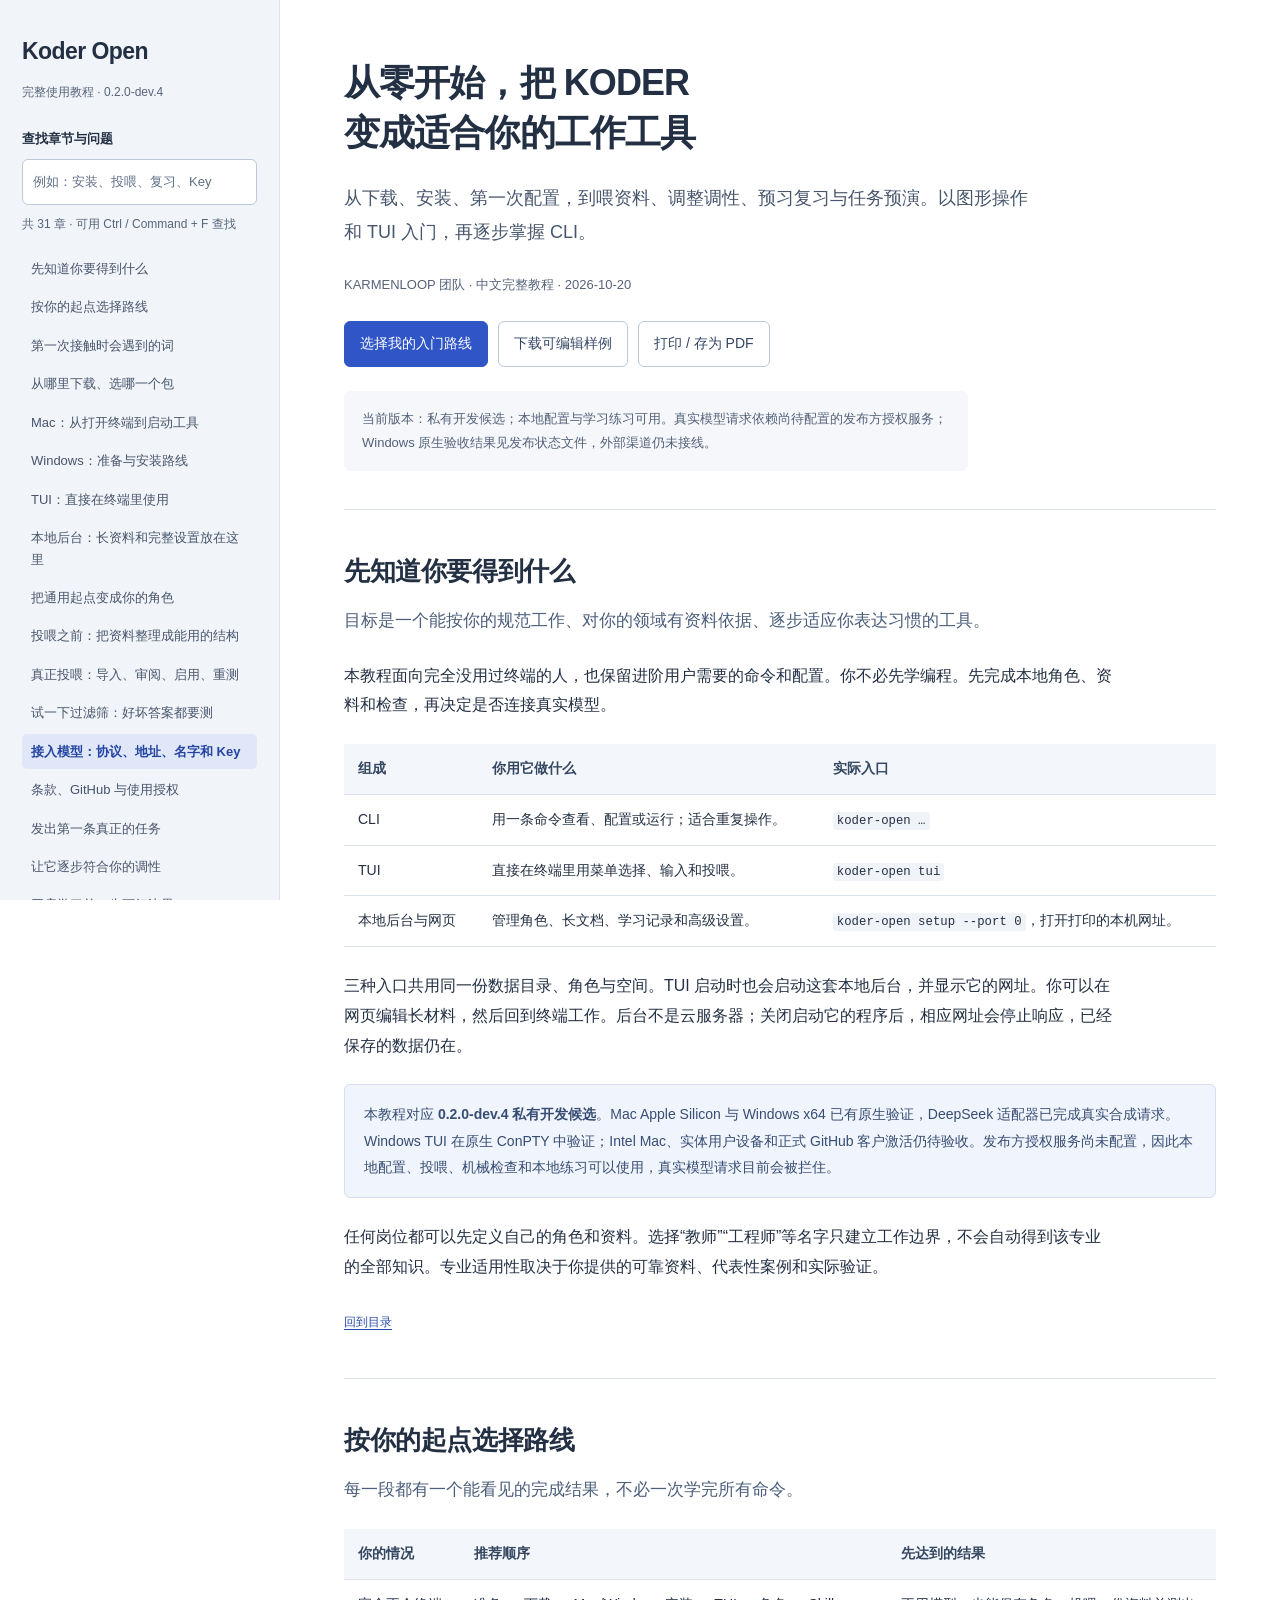
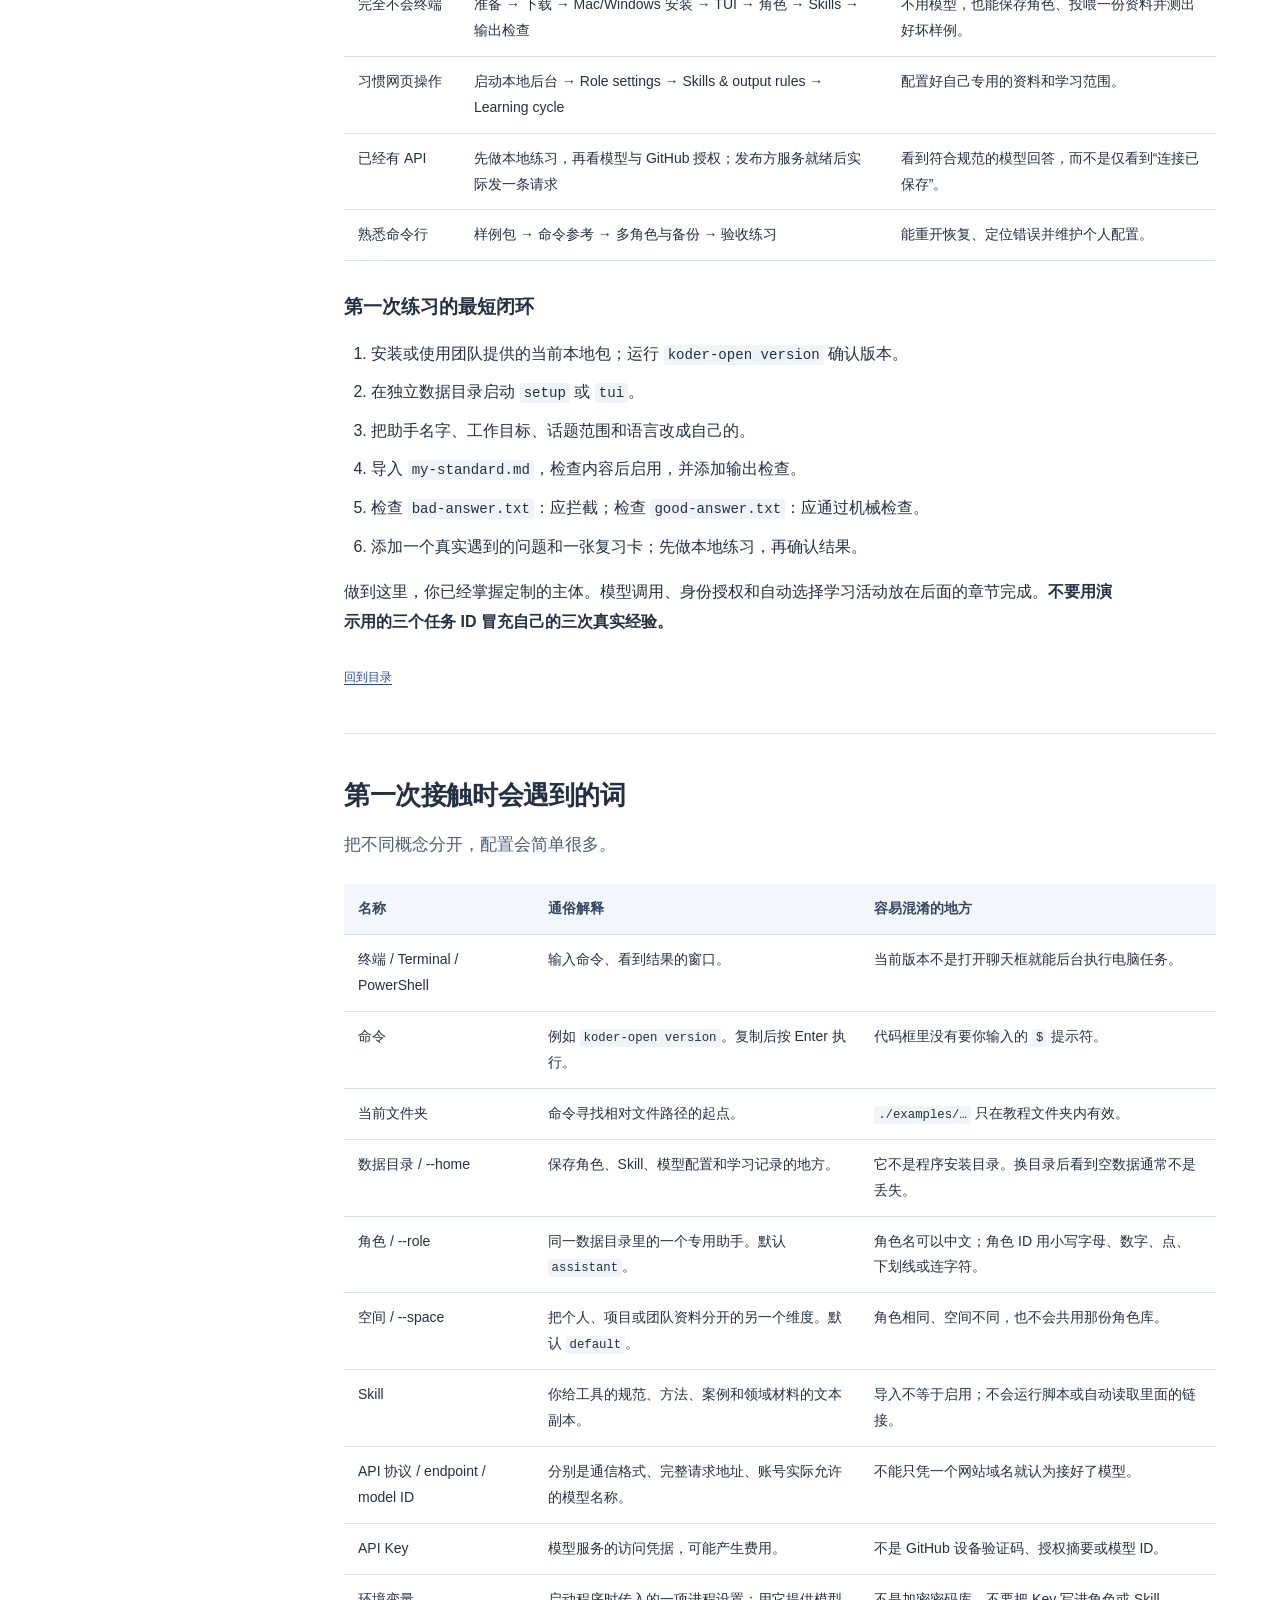
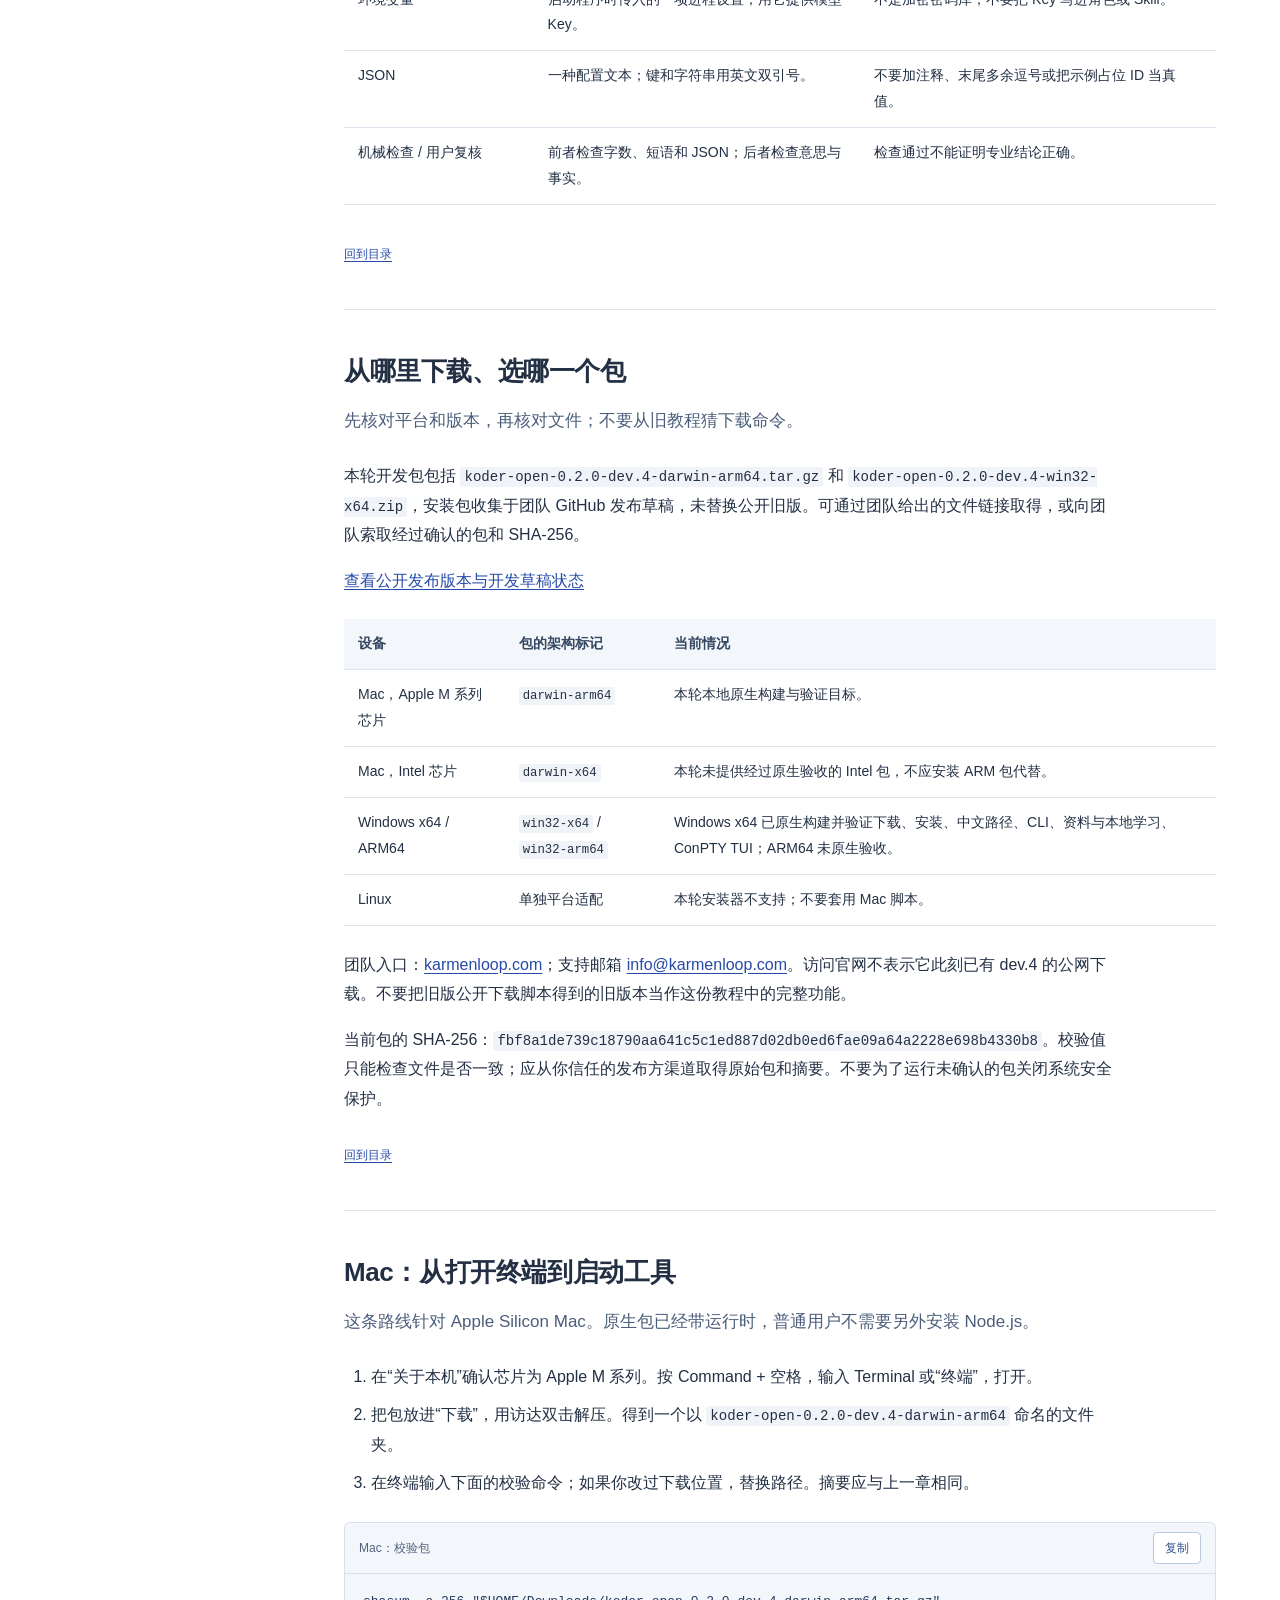
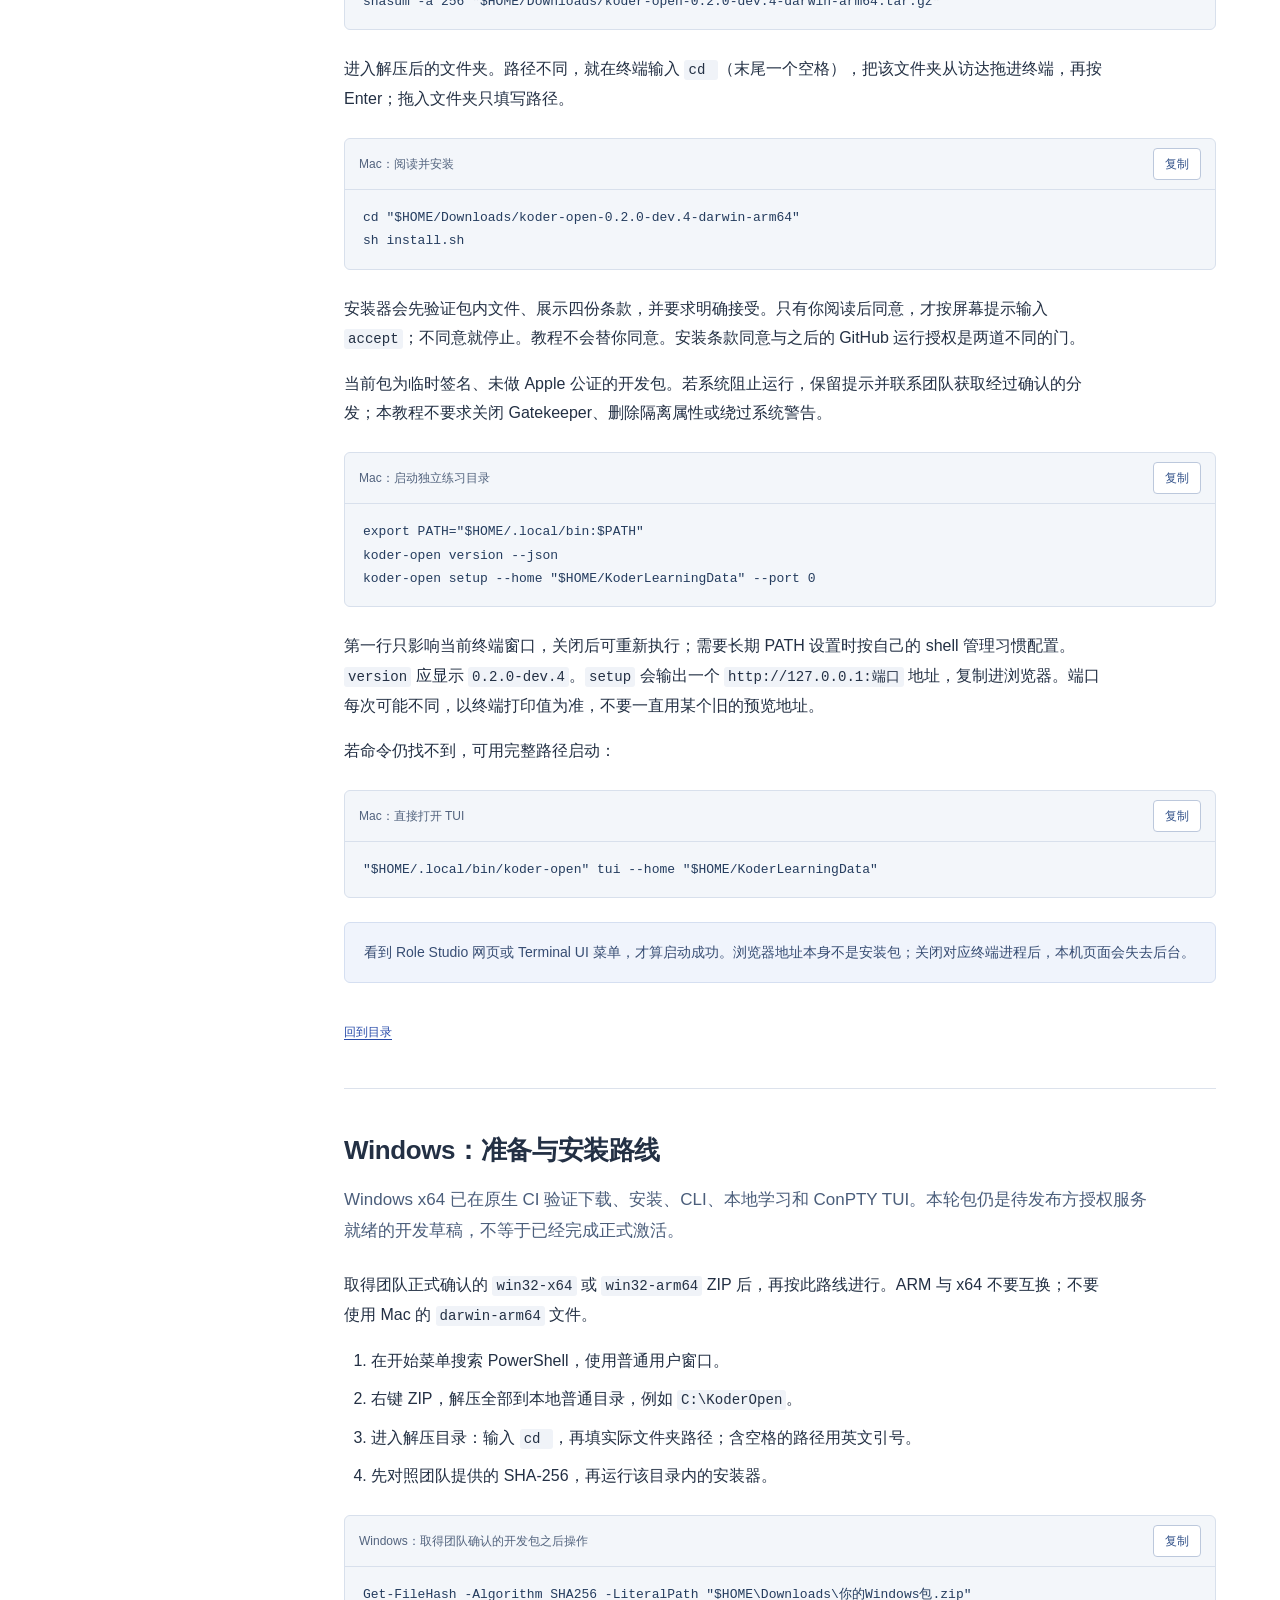
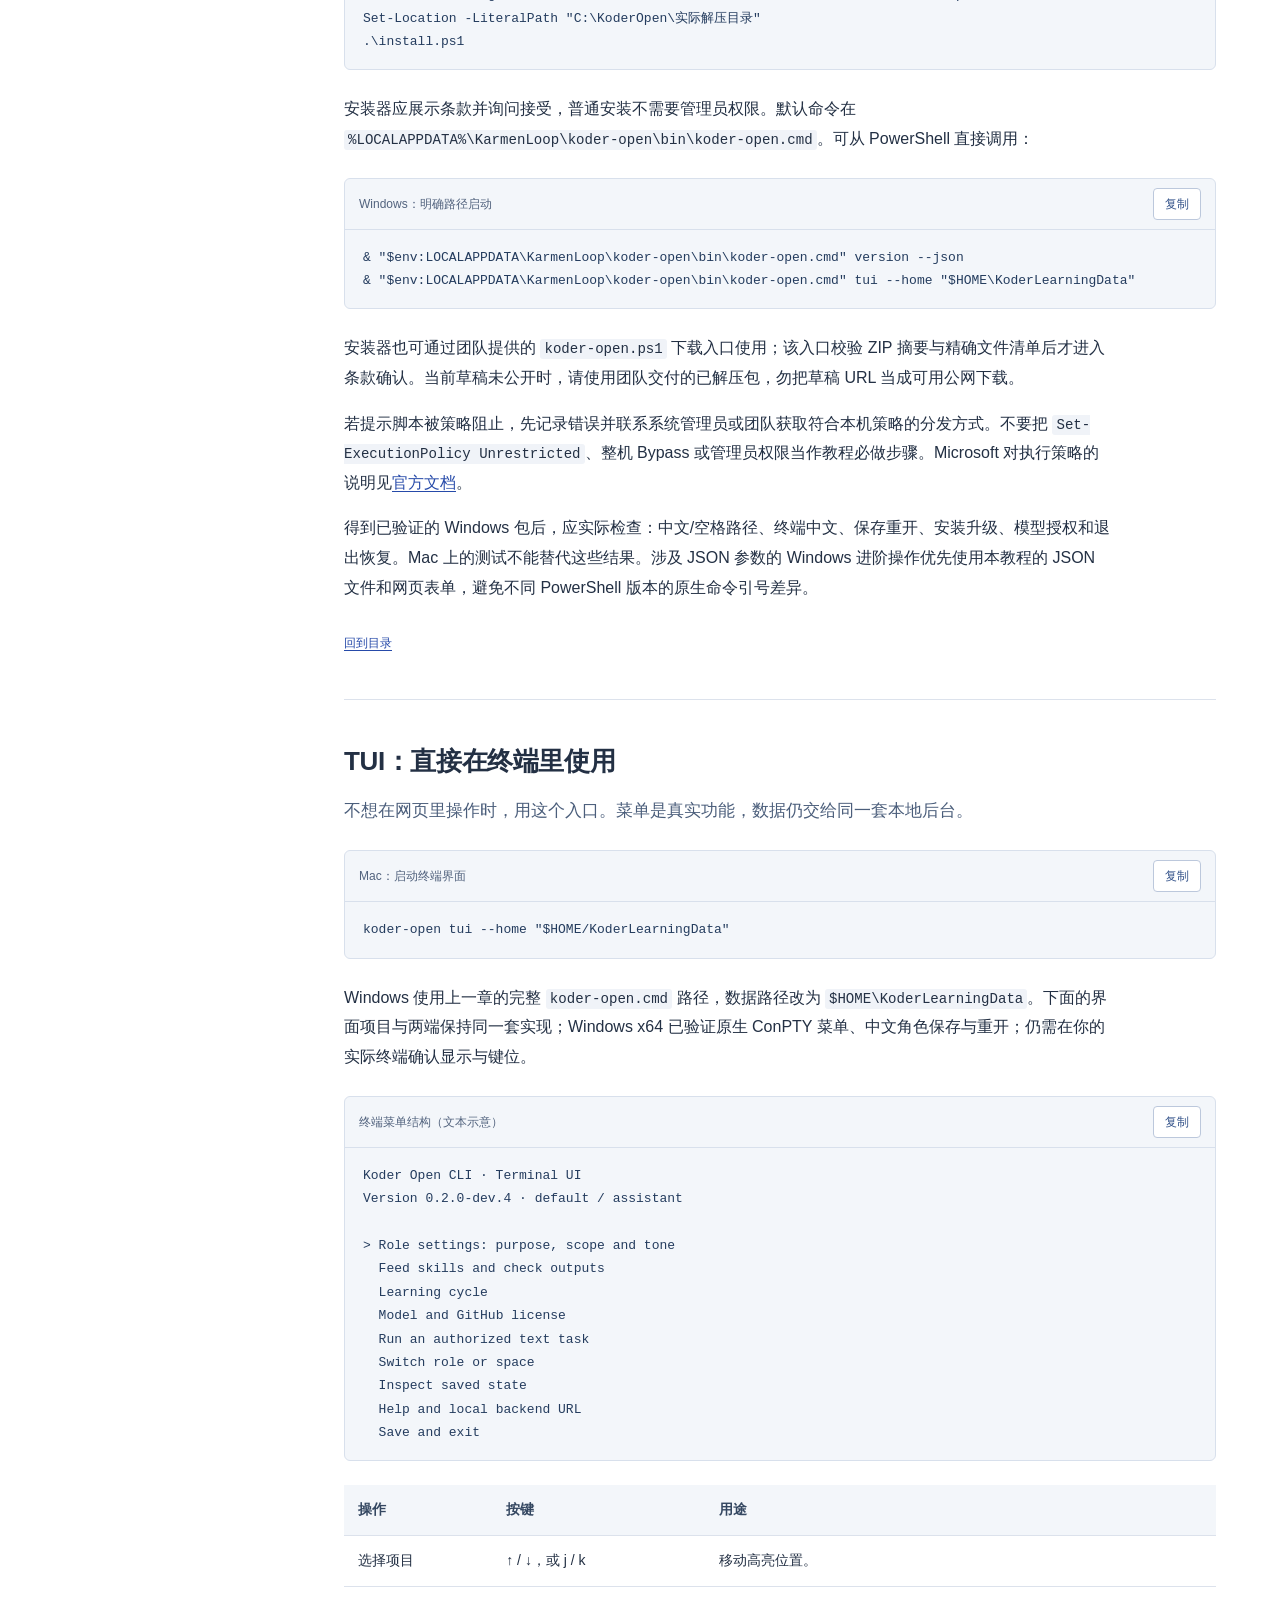
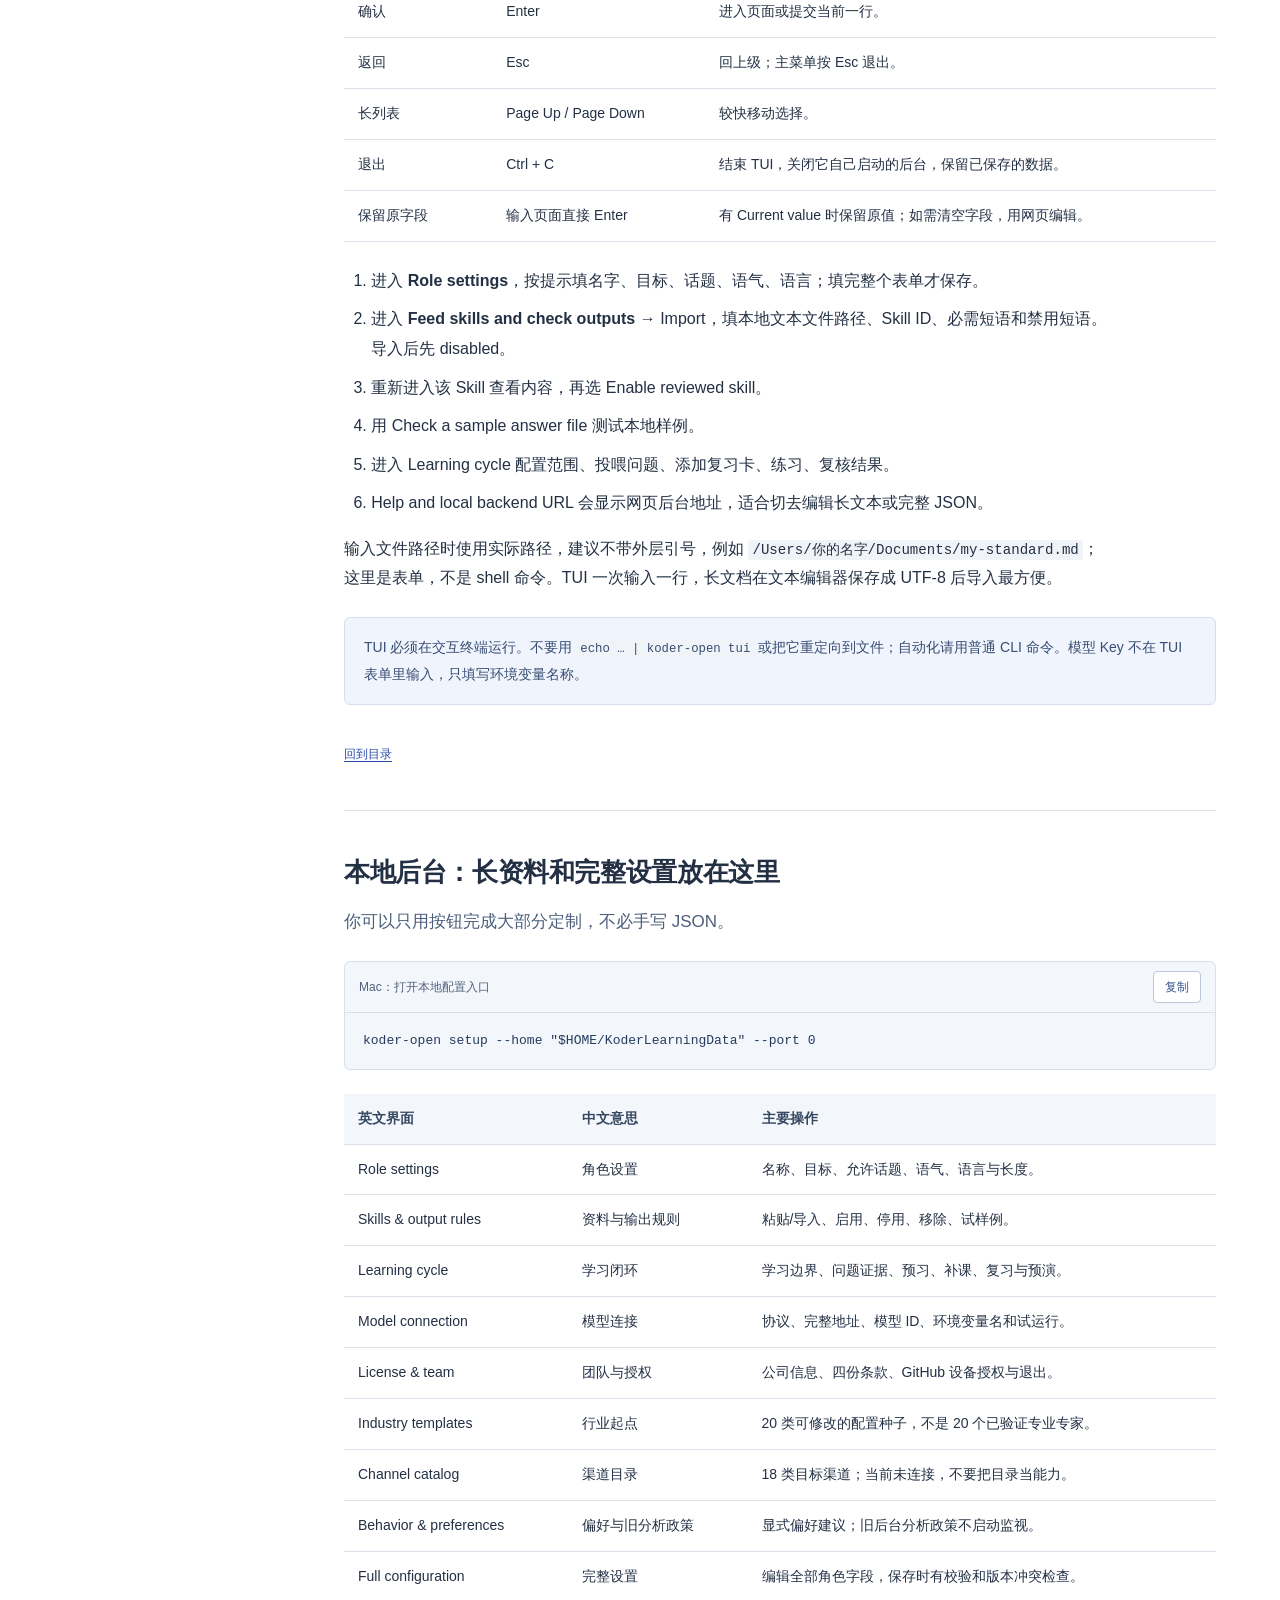
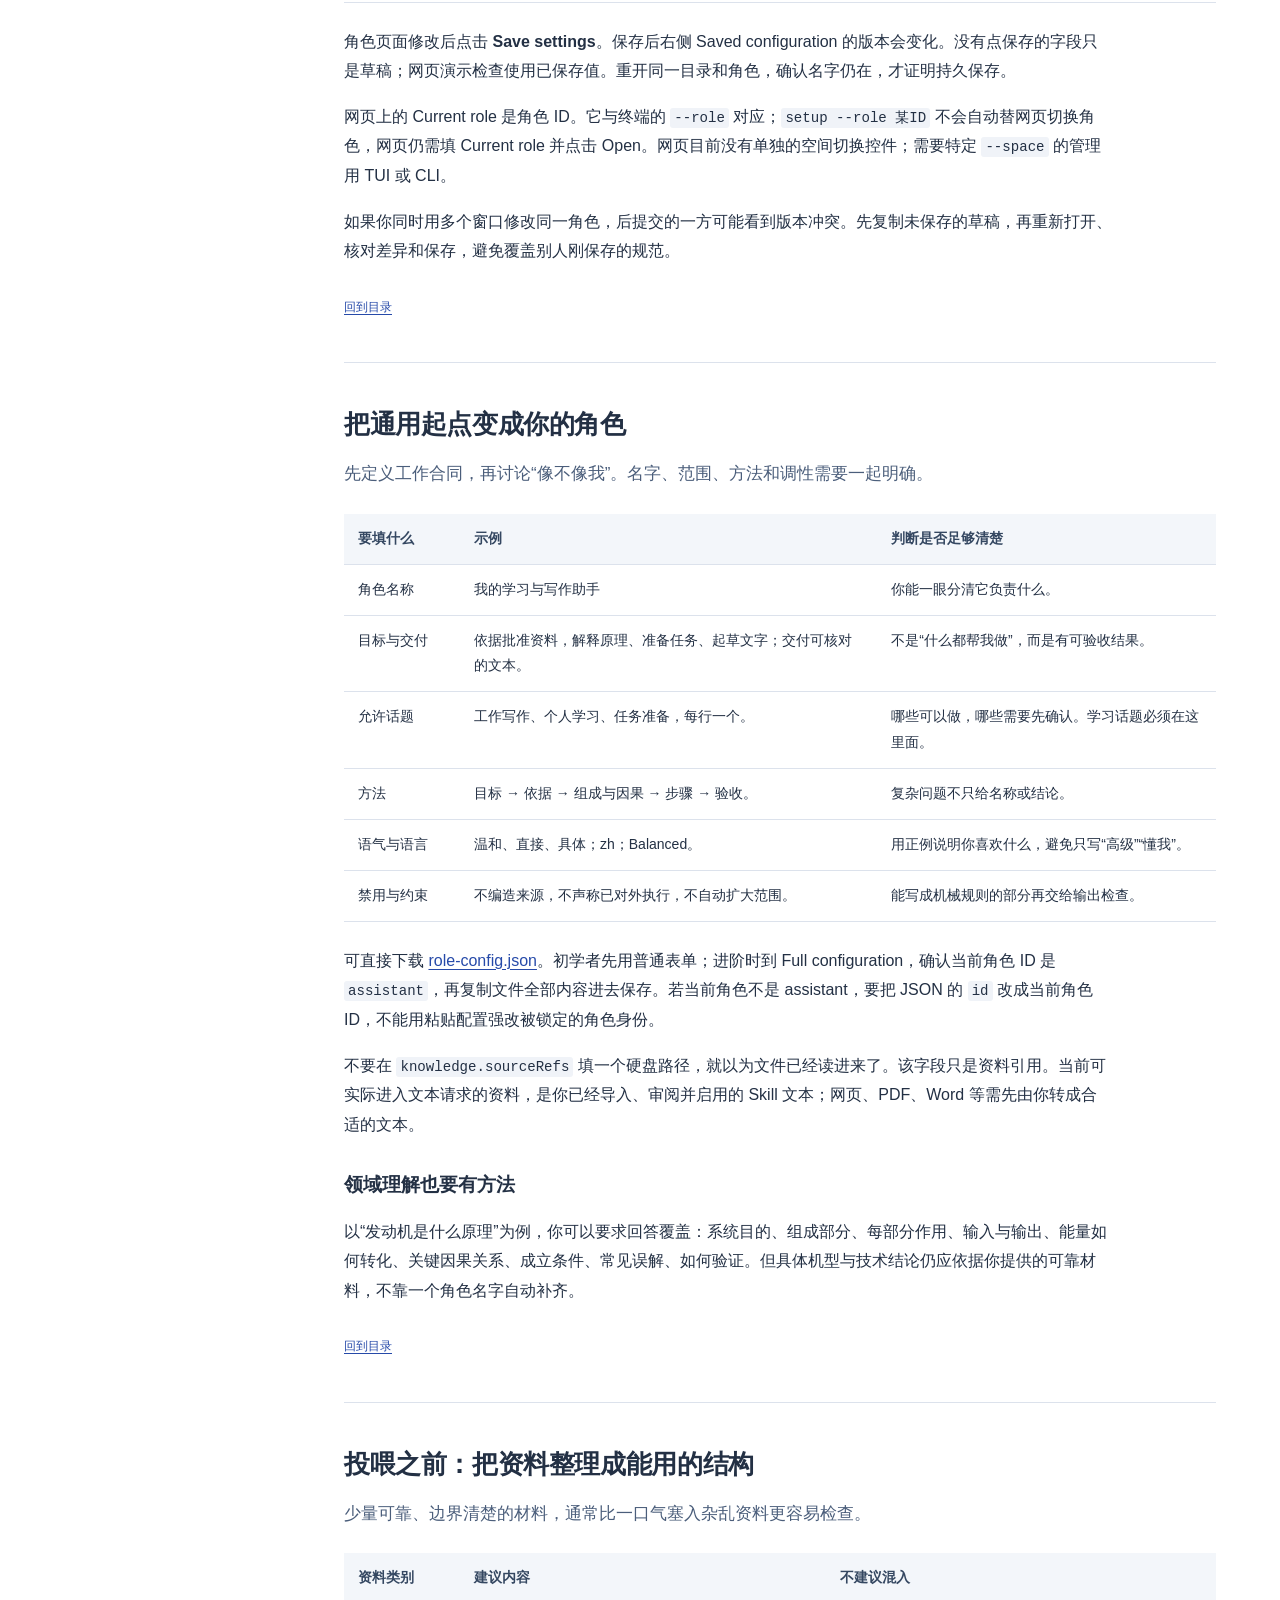
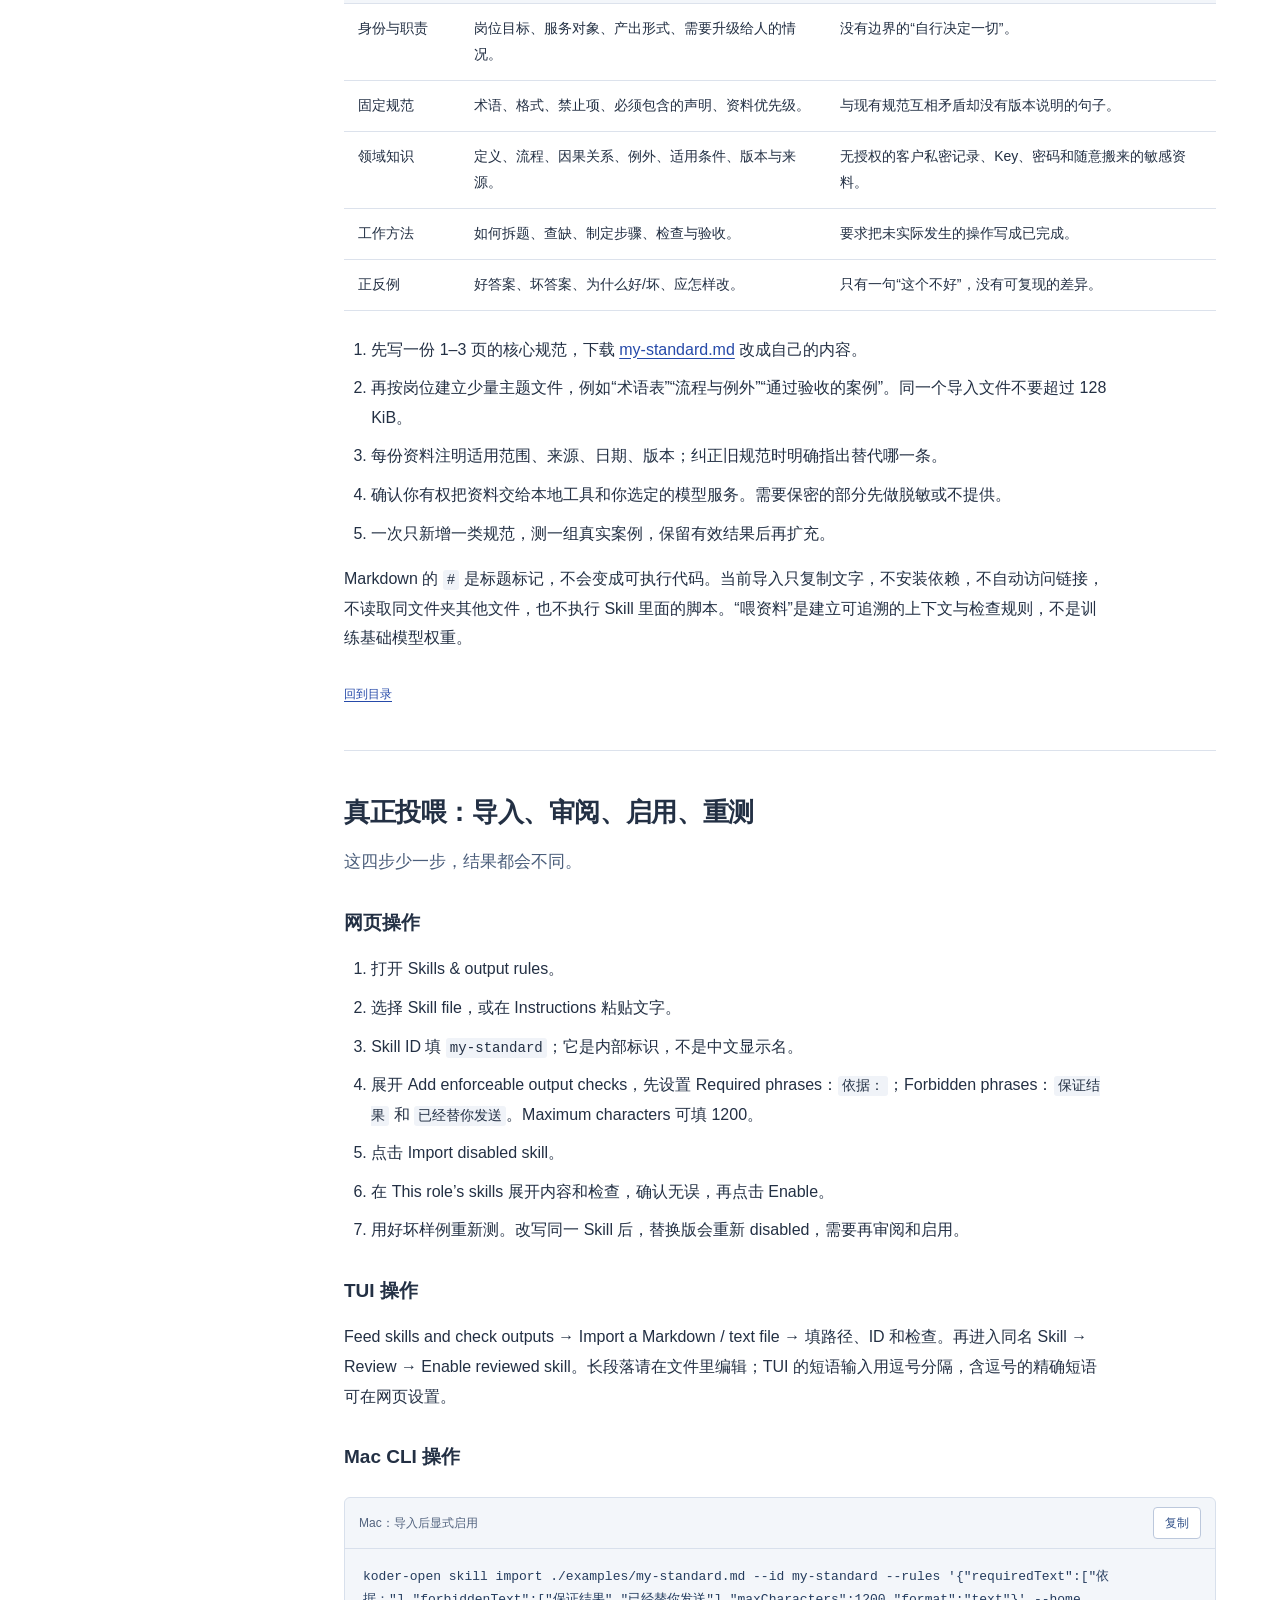
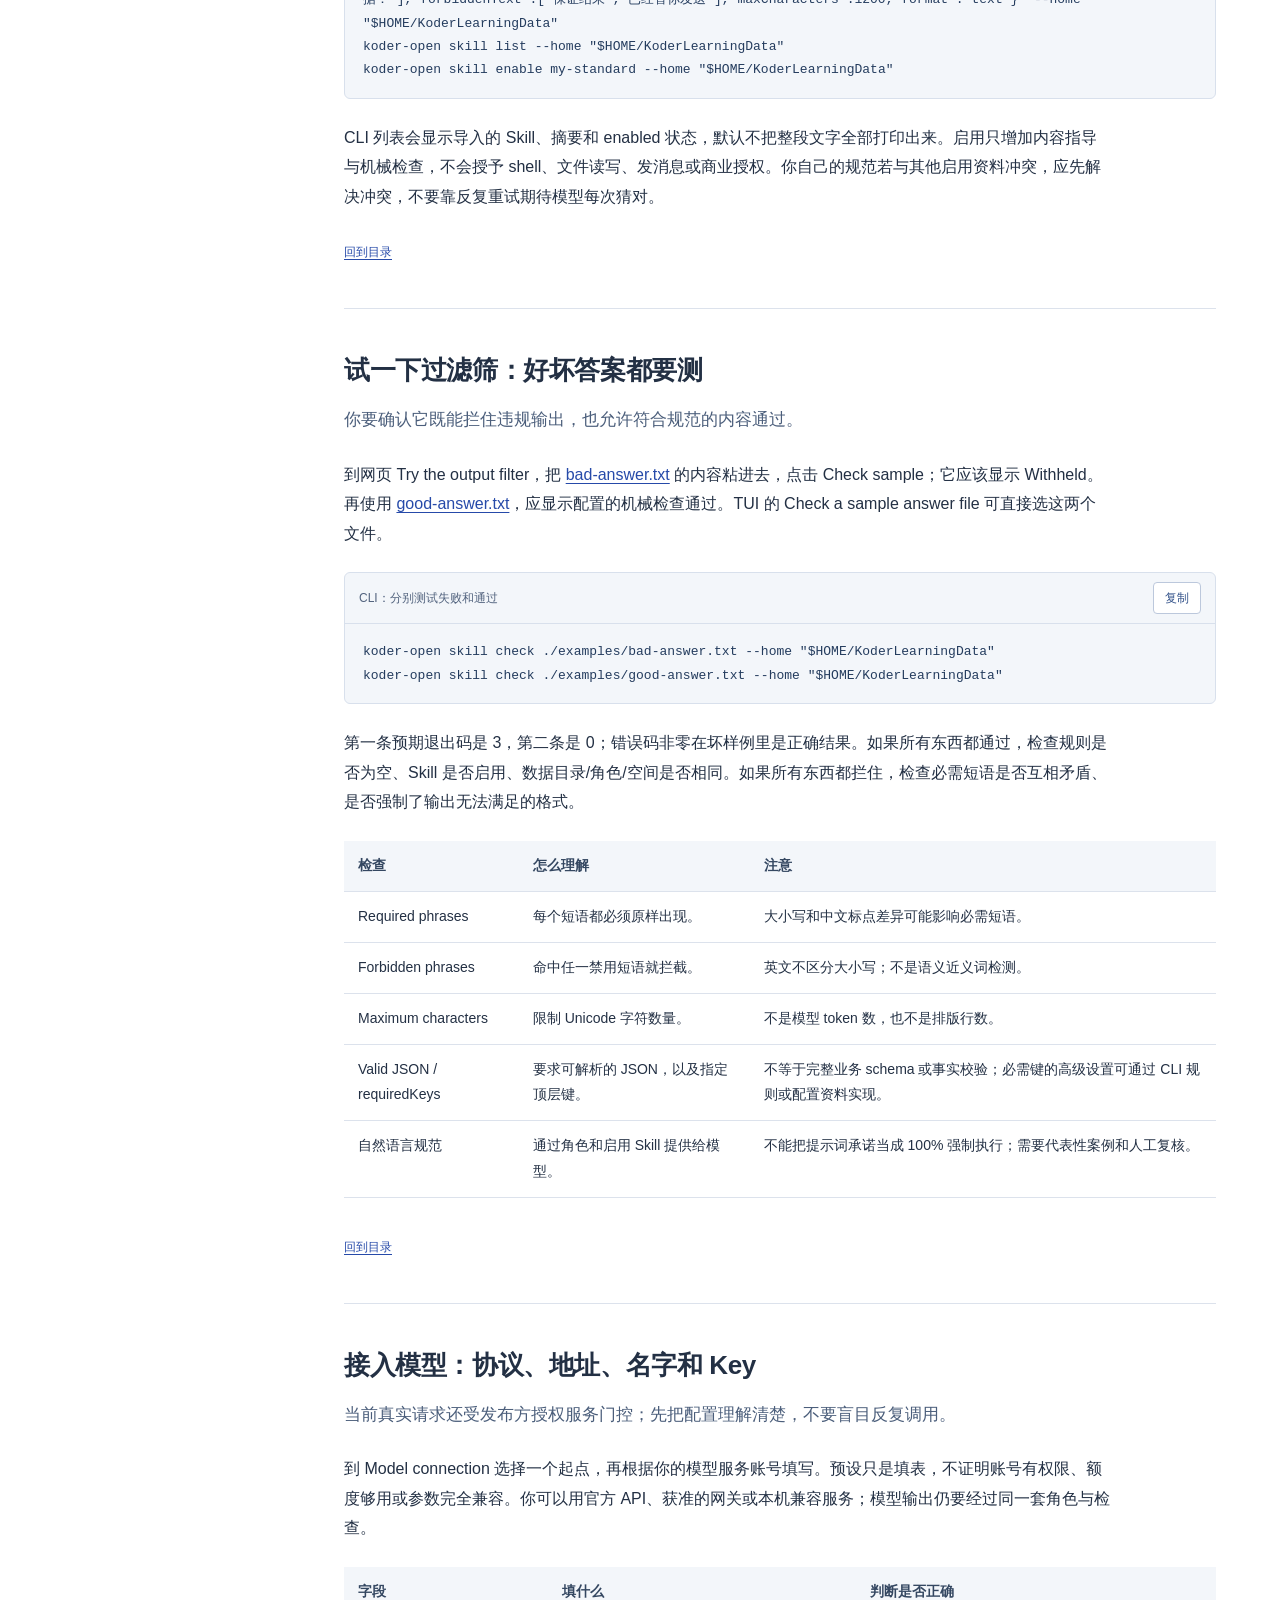
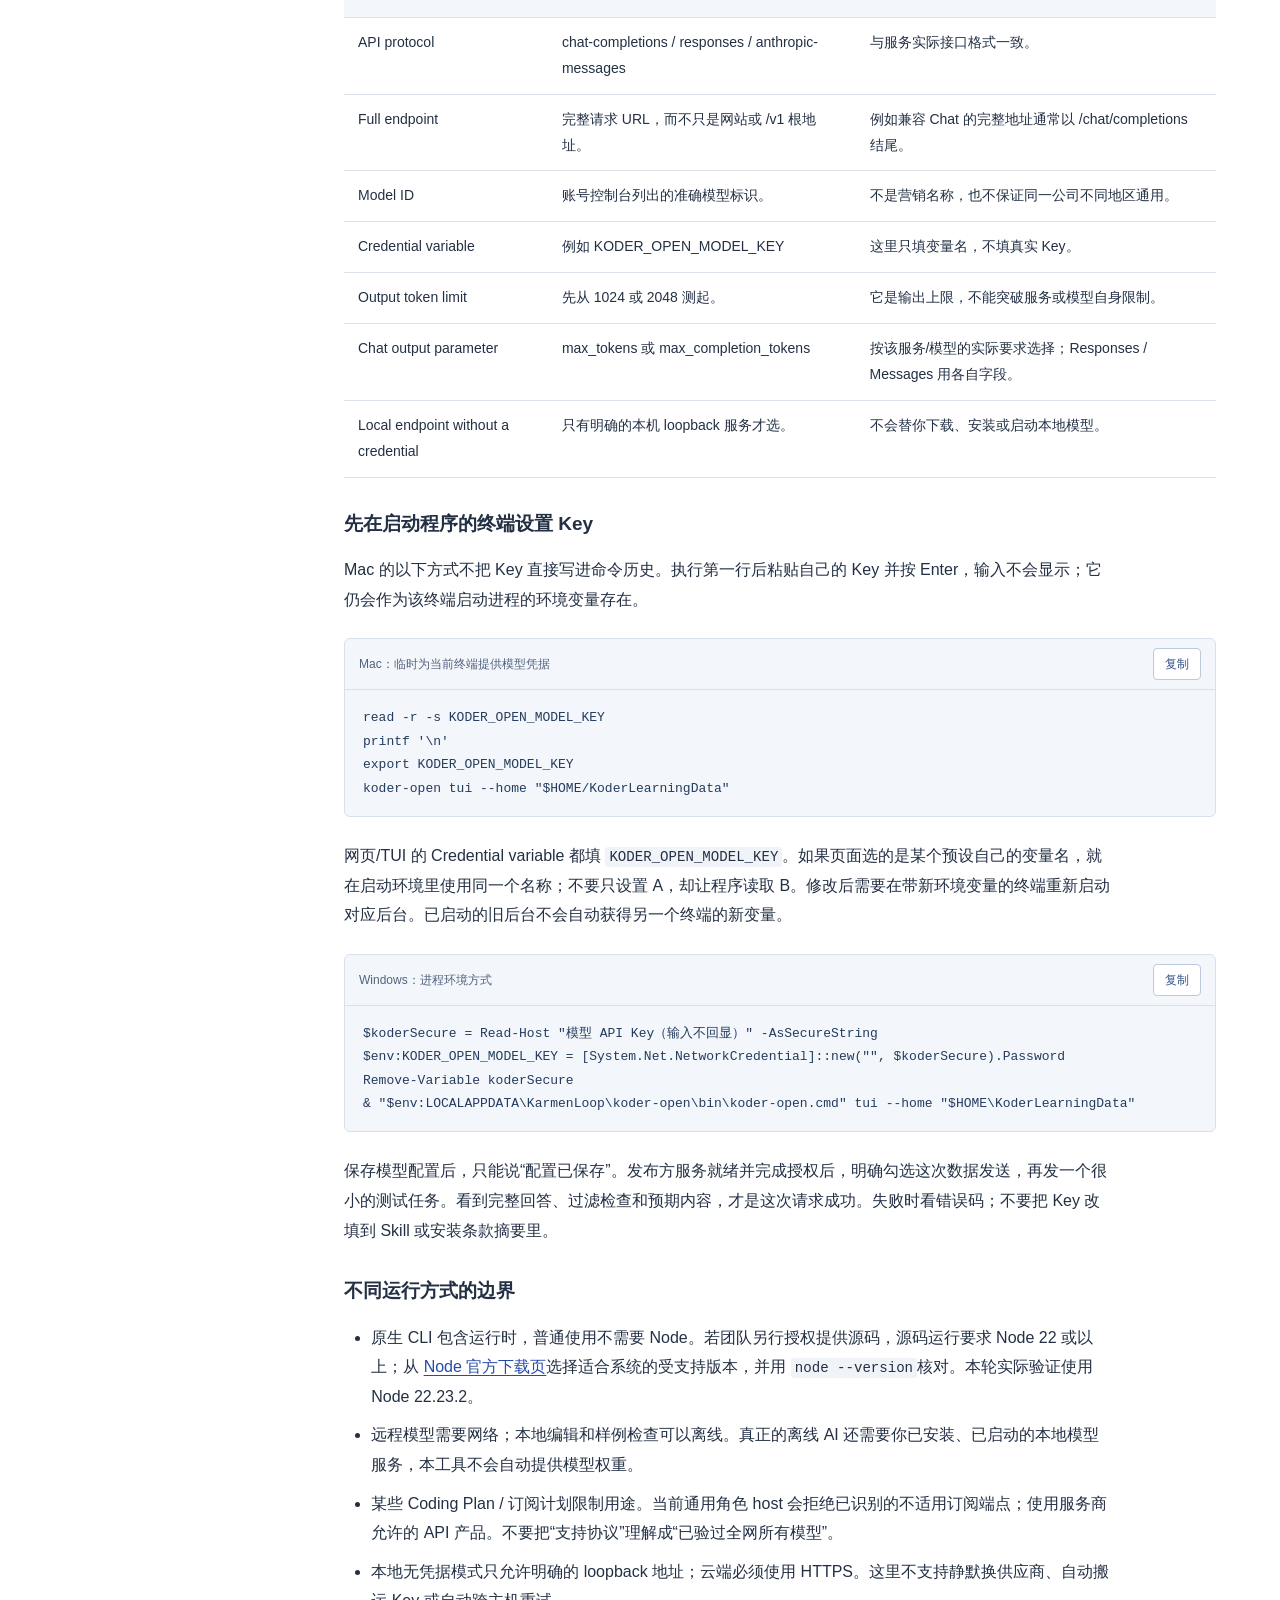
==== commit 2bce41e6: "Add final platform validation and the offline handbook" ====
--- a/docs/handbook/index.html
+++ b/docs/handbook/index.html
@@ -1,6 +1,6 @@
 <!doctype html>
 <html lang="zh-CN"><head><meta charset="utf-8"><meta name="viewport" content="width=device-width,initial-scale=1"><meta name="referrer" content="no-referrer"><title>KODER CLI 完整使用教程 · 从零到自己的专用助手</title><link rel="stylesheet" href="guide.css"><script src="guide.js" defer></script></head>
-<body><a class="skip" href="#main">跳到教程正文</a><div class="layout"><aside class="navigation" aria-label="教程目录"><a class="brand" href="#top">Koder Open</a><p>完整使用教程 · 0.2.0-dev.4</p><label for="search">查找章节与问题</label><input id="search" type="search" placeholder="例如：安装、投喂、复习、Key" autocomplete="off"><p id="search-status" role="status" aria-live="polite"></p><nav><a href="#start">先知道你要得到什么</a><a href="#route">按你的起点选择路线</a><a href="#terms">第一次接触时会遇到的词</a><a href="#download">从哪里下载、选哪一个包</a><a href="#mac">Mac：从打开终端到启动工具</a><a href="#windows">Windows：准备与安装路线</a><a href="#tui">TUI：直接在终端里使用</a><a href="#backend">本地后台：长资料和完整设置放在这里</a><a href="#role">把通用起点变成你的角色</a><a href="#materials">投喂之前：把资料整理成能用的结构</a><a href="#skills">真正投喂：导入、审阅、启用、重测</a><a href="#filter">试一下过滤筛：好坏答案都要测</a><a href="#model">接入模型：协议、地址、名字和 Key</a><a href="#authorization">条款、GitHub 与使用授权</a><a href="#first-task">发出第一条真正的任务</a><a href="#tone">让它逐步符合你的调性</a><a href="#learning-boundary">开启学习前，先画好边界</a><a href="#prestudy">预习：围绕反复问题和正在做的事情准备</a><a href="#review">复习：让正确方法能再次用出来</a><a href="#remediate">补课：从失败里找出具体缺口</a><a href="#rehearse">预演：提前准备下一步，仍然只做模拟</a><a href="#reuse">让被确认的学习成果参与日常回答</a><a href="#routine">每天怎样用：一个可持续的习惯</a><a href="#domains">不同岗位和领域，具体怎样改</a><a href="#mastery">怎样判断已经成为“适合我的 KODER”</a><a href="#commands">CLI 命令参考与源码入口</a><a href="#storage">多角色、备份、重开和恢复</a><a href="#maintenance">升级、回退与卸载</a><a href="#troubleshoot">遇到问题：按现象定位</a><a href="#finish">从入门到熟练：最后自检</a><a href="#files">样例文件、来源与版本记录</a></nav></aside><main id="main"><header id="top"><h1>从零开始，把 KODER<br>变成适合你的工作工具</h1><p class="intro">从下载、安装、第一次配置，到喂资料、调整调性、预习复习与任务预演。以图形操作和 TUI 入门，再逐步掌握 CLI。</p><p class="version">KARMENLOOP 团队 · 中文完整教程 · 2026-10-20</p><div class="actions"><a class="button primary" href="#route">选择我的入门路线</a><a class="button" href="examples.zip" download>下载可编辑样例</a><button id="print" type="button" class="button">打印 / 存为 PDF</button></div><p class="scope">当前版本：私有开发候选；本地配置与学习练习可用。真实模型请求依赖尚待配置的发布方授权服务；Windows 原生验收结果见发布状态文件，外部渠道仍未接线。</p><details class="mobile-toc"><summary>展开完整目录</summary><nav><a href="#start">先知道你要得到什么</a><a href="#route">按你的起点选择路线</a><a href="#terms">第一次接触时会遇到的词</a><a href="#download">从哪里下载、选哪一个包</a><a href="#mac">Mac：从打开终端到启动工具</a><a href="#windows">Windows：准备与安装路线</a><a href="#tui">TUI：直接在终端里使用</a><a href="#backend">本地后台：长资料和完整设置放在这里</a><a href="#role">把通用起点变成你的角色</a><a href="#materials">投喂之前：把资料整理成能用的结构</a><a href="#skills">真正投喂：导入、审阅、启用、重测</a><a href="#filter">试一下过滤筛：好坏答案都要测</a><a href="#model">接入模型：协议、地址、名字和 Key</a><a href="#authorization">条款、GitHub 与使用授权</a><a href="#first-task">发出第一条真正的任务</a><a href="#tone">让它逐步符合你的调性</a><a href="#learning-boundary">开启学习前，先画好边界</a><a href="#prestudy">预习：围绕反复问题和正在做的事情准备</a><a href="#review">复习：让正确方法能再次用出来</a><a href="#remediate">补课：从失败里找出具体缺口</a><a href="#rehearse">预演：提前准备下一步，仍然只做模拟</a><a href="#reuse">让被确认的学习成果参与日常回答</a><a href="#routine">每天怎样用：一个可持续的习惯</a><a href="#domains">不同岗位和领域，具体怎样改</a><a href="#mastery">怎样判断已经成为“适合我的 KODER”</a><a href="#commands">CLI 命令参考与源码入口</a><a href="#storage">多角色、备份、重开和恢复</a><a href="#maintenance">升级、回退与卸载</a><a href="#troubleshoot">遇到问题：按现象定位</a><a href="#finish">从入门到熟练：最后自检</a><a href="#files">样例文件、来源与版本记录</a></nav></details></header><p id="empty" hidden>没有找到匹配章节。试试“安装”“Skill”“复习”或错误码。</p><section id="start" data-chapter><h2>先知道你要得到什么</h2><p class="lead">目标是一个能按你的规范工作、对你的领域有资料依据、逐步适应你表达习惯的工具。</p><p>本教程面向完全没用过终端的人，也保留进阶用户需要的命令和配置。你不必先学编程。先完成本地角色、资料和检查，再决定是否连接真实模型。</p><div class="table-wrap"><table><thead><tr><th scope="col">组成</th><th scope="col">你用它做什么</th><th scope="col">实际入口</th></tr></thead><tbody><tr><td>CLI</td><td>用一条命令查看、配置或运行；适合重复操作。</td><td><code>koder-open …</code></td></tr><tr><td>TUI</td><td>直接在终端里用菜单选择、输入和投喂。</td><td><code>koder-open tui</code></td></tr><tr><td>本地后台与网页</td><td>管理角色、长文档、学习记录和高级设置。</td><td><code>koder-open setup --port 0</code>，打开打印的本机网址。</td></tr></tbody></table></div><p>三种入口共用同一份数据目录、角色与空间。TUI 启动时也会启动这套本地后台，并显示它的网址。你可以在网页编辑长材料，然后回到终端工作。后台不是云服务器；关闭启动它的程序后，相应网址会停止响应，已经保存的数据仍在。</p><aside class="note">本教程对应 <strong>0.2.0-dev.4 私有开发候选</strong>。Mac Apple Silicon 与 Windows x64 已有原生验证，DeepSeek 适配器已完成真实合成请求。Windows TUI 在原生 ConPTY 中验证；Intel Mac、实体用户设备和正式 GitHub 客户激活仍待验收。发布方授权服务尚未配置，因此本地配置、投喂、机械检查和本地练习可以使用，真实模型请求目前会被拦住。</aside><p>任何岗位都可以先定义自己的角色和资料。选择“教师”“工程师”等名字只建立工作边界，不会自动得到该专业的全部知识。专业适用性取决于你提供的可靠资料、代表性案例和实际验证。</p><a class="back-top" href="#top">回到目录</a></section><section id="route" data-chapter><h2>按你的起点选择路线</h2><p class="lead">每一段都有一个能看见的完成结果，不必一次学完所有命令。</p><div class="table-wrap"><table><thead><tr><th scope="col">你的情况</th><th scope="col">推荐顺序</th><th scope="col">先达到的结果</th></tr></thead><tbody><tr><td>完全不会终端</td><td>准备 → 下载 → Mac/Windows 安装 → TUI → 角色 → Skills → 输出检查</td><td>不用模型，也能保存角色、投喂一份资料并测出好坏样例。</td></tr><tr><td>习惯网页操作</td><td>启动本地后台 → Role settings → Skills & output rules → Learning cycle</td><td>配置好自己专用的资料和学习范围。</td></tr><tr><td>已经有 API</td><td>先做本地练习，再看模型与 GitHub 授权；发布方服务就绪后实际发一条请求</td><td>看到符合规范的模型回答，而不是仅看到“连接已保存”。</td></tr><tr><td>熟悉命令行</td><td>样例包 → 命令参考 → 多角色与备份 → 验收练习</td><td>能重开恢复、定位错误并维护个人配置。</td></tr></tbody></table></div><h3>第一次练习的最短闭环</h3><ol><li>安装或使用团队提供的当前本地包；运行 <code>koder-open version</code> 确认版本。</li><li>在独立数据目录启动 <code>setup</code> 或 <code>tui</code>。</li><li>把助手名字、工作目标、话题范围和语言改成自己的。</li><li>导入 <code>my-standard.md</code>，检查内容后启用，并添加输出检查。</li><li>检查 <code>bad-answer.txt</code>：应拦截；检查 <code>good-answer.txt</code>：应通过机械检查。</li><li>添加一个真实遇到的问题和一张复习卡；先做本地练习，再确认结果。</li></ol><p>做到这里，你已经掌握定制的主体。模型调用、身份授权和自动选择学习活动放在后面的章节完成。<strong>不要用演示用的三个任务 ID 冒充自己的三次真实经验。</strong></p><a class="back-top" href="#top">回到目录</a></section><section id="terms" data-chapter><h2>第一次接触时会遇到的词</h2><p class="lead">把不同概念分开，配置会简单很多。</p><div class="table-wrap"><table><thead><tr><th scope="col">名称</th><th scope="col">通俗解释</th><th scope="col">容易混淆的地方</th></tr></thead><tbody><tr><td>终端 / Terminal / PowerShell</td><td>输入命令、看到结果的窗口。</td><td>当前版本不是打开聊天框就能后台执行电脑任务。</td></tr><tr><td>命令</td><td>例如 <code>koder-open version</code>。复制后按 Enter 执行。</td><td>代码框里没有要你输入的 <code>$</code> 提示符。</td></tr><tr><td>当前文件夹</td><td>命令寻找相对文件路径的起点。</td><td><code>./examples/…</code> 只在教程文件夹内有效。</td></tr><tr><td>数据目录 / --home</td><td>保存角色、Skill、模型配置和学习记录的地方。</td><td>它不是程序安装目录。换目录后看到空数据通常不是丢失。</td></tr><tr><td>角色 / --role</td><td>同一数据目录里的一个专用助手。默认 <code>assistant</code>。</td><td>角色名可以中文；角色 ID 用小写字母、数字、点、下划线或连字符。</td></tr><tr><td>空间 / --space</td><td>把个人、项目或团队资料分开的另一个维度。默认 <code>default</code>。</td><td>角色相同、空间不同，也不会共用那份角色库。</td></tr><tr><td>Skill</td><td>你给工具的规范、方法、案例和领域材料的文本副本。</td><td>导入不等于启用；不会运行脚本或自动读取里面的链接。</td></tr><tr><td>API 协议 / endpoint / model ID</td><td>分别是通信格式、完整请求地址、账号实际允许的模型名称。</td><td>不能只凭一个网站域名就认为接好了模型。</td></tr><tr><td>API Key</td><td>模型服务的访问凭据，可能产生费用。</td><td>不是 GitHub 设备验证码、授权摘要或模型 ID。</td></tr><tr><td>环境变量</td><td>启动程序时传入的一项进程设置；用它提供模型 Key。</td><td>不是加密密码库，不要把 Key 写进角色或 Skill。</td></tr><tr><td>JSON</td><td>一种配置文本；键和字符串用英文双引号。</td><td>不要加注释、末尾多余逗号或把示例占位 ID 当真值。</td></tr><tr><td>机械检查 / 用户复核</td><td>前者检查字数、短语和 JSON；后者检查意思与事实。</td><td>检查通过不能证明专业结论正确。</td></tr></tbody></table></div><a class="back-top" href="#top">回到目录</a></section><section id="download" data-chapter><h2>从哪里下载、选哪一个包</h2><p class="lead">先核对平台和版本，再核对文件；不要从旧教程猜下载命令。</p><p>本轮开发包包括 <code>koder-open-0.2.0-dev.4-darwin-arm64.tar.gz</code> 和 <code>koder-open-0.2.0-dev.4-win32-x64.zip</code>，安装包收集于团队 GitHub 发布草稿，未替换公开旧版。可通过团队给出的文件链接取得，或向团队索取经过确认的包和 SHA-256。</p><p><a class="live-download" href="https://github.com/KarmenLoop/koder-open-cli/releases">查看公开发布版本与开发草稿状态</a><span class="offline-download">离线手册不内含 CLI 程序包；请使用会话中的包文件或联系团队。</span></p><div class="table-wrap"><table><thead><tr><th scope="col">设备</th><th scope="col">包的架构标记</th><th scope="col">当前情况</th></tr></thead><tbody><tr><td>Mac，Apple M 系列芯片</td><td><code>darwin-arm64</code></td><td>本轮本地原生构建与验证目标。</td></tr><tr><td>Mac，Intel 芯片</td><td><code>darwin-x64</code></td><td>本轮未提供经过原生验收的 Intel 包，不应安装 ARM 包代替。</td></tr><tr><td>Windows x64 / ARM64</td><td><code>win32-x64</code> / <code>win32-arm64</code></td><td>Windows x64 已原生构建并验证下载、安装、中文路径、CLI、资料与本地学习、ConPTY TUI；ARM64 未原生验收。</td></tr><tr><td>Linux</td><td>单独平台适配</td><td>本轮安装器不支持；不要套用 Mac 脚本。</td></tr></tbody></table></div><p>团队入口：<a href="https://karmenloop.com" target="_blank" rel="noreferrer">karmenloop.com</a>；支持邮箱 <a href="mailto:info@karmenloop.com">info@karmenloop.com</a>。访问官网不表示它此刻已有 dev.4 的公网下载。不要把旧版公开下载脚本得到的旧版本当作这份教程中的完整功能。</p><p>当前包的 SHA-256：<code id="artifact-hash">9916647d0514f7269755bca91c00d164ea0985ea85c6238271e73b986c213168</code>。校验值只能检查文件是否一致；应从你信任的发布方渠道取得原始包和摘要。不要为了运行未确认的包关闭系统安全保护。</p><a class="back-top" href="#top">回到目录</a></section><section id="mac" data-chapter><h2>Mac：从打开终端到启动工具</h2><p class="lead">这条路线针对 Apple Silicon Mac。原生包已经带运行时，普通用户不需要另外安装 Node.js。</p><ol><li>在“关于本机”确认芯片为 Apple M 系列。按 Command + 空格，输入 Terminal 或“终端”，打开。</li><li>把包放进“下载”，用访达双击解压。得到一个以 <code>koder-open-0.2.0-dev.4-darwin-arm64</code> 命名的文件夹。</li><li>在终端输入下面的校验命令；如果你改过下载位置，替换路径。摘要应与上一章相同。</li></ol><div class="code-block"><div class="code-label">Mac：校验包<button type="button" class="copy">复制</button></div><pre><code>shasum -a 256 &quot;$HOME/Downloads/koder-open-0.2.0-dev.4-darwin-arm64.tar.gz&quot;</code></pre></div><p>进入解压后的文件夹。路径不同，就在终端输入 <code>cd </code>（末尾一个空格），把该文件夹从访达拖进终端，再按 Enter；拖入文件夹只填写路径。</p><div class="code-block"><div class="code-label">Mac：阅读并安装<button type="button" class="copy">复制</button></div><pre><code>cd &quot;$HOME/Downloads/koder-open-0.2.0-dev.4-darwin-arm64&quot;
+<body><a class="skip" href="#main">跳到教程正文</a><div class="layout"><aside class="navigation" aria-label="教程目录"><a class="brand" href="#top">Koder Open</a><p>完整使用教程 · 0.2.0-dev.4</p><label for="search">查找章节与问题</label><input id="search" type="search" placeholder="例如：安装、投喂、复习、Key" autocomplete="off"><p id="search-status" role="status" aria-live="polite"></p><nav><a href="#start">先知道你要得到什么</a><a href="#route">按你的起点选择路线</a><a href="#terms">第一次接触时会遇到的词</a><a href="#download">从哪里下载、选哪一个包</a><a href="#mac">Mac：从打开终端到启动工具</a><a href="#windows">Windows：准备与安装路线</a><a href="#tui">TUI：直接在终端里使用</a><a href="#backend">本地后台：长资料和完整设置放在这里</a><a href="#role">把通用起点变成你的角色</a><a href="#materials">投喂之前：把资料整理成能用的结构</a><a href="#skills">真正投喂：导入、审阅、启用、重测</a><a href="#filter">试一下过滤筛：好坏答案都要测</a><a href="#model">接入模型：协议、地址、名字和 Key</a><a href="#authorization">条款、GitHub 与使用授权</a><a href="#first-task">发出第一条真正的任务</a><a href="#tone">让它逐步符合你的调性</a><a href="#learning-boundary">开启学习前，先画好边界</a><a href="#prestudy">预习：围绕反复问题和正在做的事情准备</a><a href="#review">复习：让正确方法能再次用出来</a><a href="#remediate">补课：从失败里找出具体缺口</a><a href="#rehearse">预演：提前准备下一步，仍然只做模拟</a><a href="#reuse">让被确认的学习成果参与日常回答</a><a href="#routine">每天怎样用：一个可持续的习惯</a><a href="#domains">不同岗位和领域，具体怎样改</a><a href="#mastery">怎样判断已经成为“适合我的 KODER”</a><a href="#commands">CLI 命令参考与源码入口</a><a href="#storage">多角色、备份、重开和恢复</a><a href="#maintenance">升级、回退与卸载</a><a href="#troubleshoot">遇到问题：按现象定位</a><a href="#finish">从入门到熟练：最后自检</a><a href="#files">样例文件、来源与版本记录</a></nav></aside><main id="main"><header id="top"><h1>从零开始，把 KODER<br>变成适合你的工作工具</h1><p class="intro">从下载、安装、第一次配置，到喂资料、调整调性、预习复习与任务预演。以图形操作和 TUI 入门，再逐步掌握 CLI。</p><p class="version">KARMENLOOP 团队 · 中文完整教程 · 2026-10-20</p><div class="actions"><a class="button primary" href="#route">选择我的入门路线</a><a class="button" href="examples.zip" download>下载可编辑样例</a><button id="print" type="button" class="button">打印 / 存为 PDF</button></div><p class="scope">当前版本：私有开发候选；本地配置与学习练习可用。真实模型请求依赖尚待配置的发布方授权服务；Windows 原生验收结果见发布状态文件，外部渠道仍未接线。</p><details class="mobile-toc"><summary>展开完整目录</summary><nav><a href="#start">先知道你要得到什么</a><a href="#route">按你的起点选择路线</a><a href="#terms">第一次接触时会遇到的词</a><a href="#download">从哪里下载、选哪一个包</a><a href="#mac">Mac：从打开终端到启动工具</a><a href="#windows">Windows：准备与安装路线</a><a href="#tui">TUI：直接在终端里使用</a><a href="#backend">本地后台：长资料和完整设置放在这里</a><a href="#role">把通用起点变成你的角色</a><a href="#materials">投喂之前：把资料整理成能用的结构</a><a href="#skills">真正投喂：导入、审阅、启用、重测</a><a href="#filter">试一下过滤筛：好坏答案都要测</a><a href="#model">接入模型：协议、地址、名字和 Key</a><a href="#authorization">条款、GitHub 与使用授权</a><a href="#first-task">发出第一条真正的任务</a><a href="#tone">让它逐步符合你的调性</a><a href="#learning-boundary">开启学习前，先画好边界</a><a href="#prestudy">预习：围绕反复问题和正在做的事情准备</a><a href="#review">复习：让正确方法能再次用出来</a><a href="#remediate">补课：从失败里找出具体缺口</a><a href="#rehearse">预演：提前准备下一步，仍然只做模拟</a><a href="#reuse">让被确认的学习成果参与日常回答</a><a href="#routine">每天怎样用：一个可持续的习惯</a><a href="#domains">不同岗位和领域，具体怎样改</a><a href="#mastery">怎样判断已经成为“适合我的 KODER”</a><a href="#commands">CLI 命令参考与源码入口</a><a href="#storage">多角色、备份、重开和恢复</a><a href="#maintenance">升级、回退与卸载</a><a href="#troubleshoot">遇到问题：按现象定位</a><a href="#finish">从入门到熟练：最后自检</a><a href="#files">样例文件、来源与版本记录</a></nav></details></header><p id="empty" hidden>没有找到匹配章节。试试“安装”“Skill”“复习”或错误码。</p><section id="start" data-chapter><h2>先知道你要得到什么</h2><p class="lead">目标是一个能按你的规范工作、对你的领域有资料依据、逐步适应你表达习惯的工具。</p><p>本教程面向完全没用过终端的人，也保留进阶用户需要的命令和配置。你不必先学编程。先完成本地角色、资料和检查，再决定是否连接真实模型。</p><div class="table-wrap"><table><thead><tr><th scope="col">组成</th><th scope="col">你用它做什么</th><th scope="col">实际入口</th></tr></thead><tbody><tr><td>CLI</td><td>用一条命令查看、配置或运行；适合重复操作。</td><td><code>koder-open …</code></td></tr><tr><td>TUI</td><td>直接在终端里用菜单选择、输入和投喂。</td><td><code>koder-open tui</code></td></tr><tr><td>本地后台与网页</td><td>管理角色、长文档、学习记录和高级设置。</td><td><code>koder-open setup --port 0</code>，打开打印的本机网址。</td></tr></tbody></table></div><p>三种入口共用同一份数据目录、角色与空间。TUI 启动时也会启动这套本地后台，并显示它的网址。你可以在网页编辑长材料，然后回到终端工作。后台不是云服务器；关闭启动它的程序后，相应网址会停止响应，已经保存的数据仍在。</p><aside class="note">本教程对应 <strong>0.2.0-dev.4 私有开发候选</strong>。Mac Apple Silicon 与 Windows x64 已有原生验证，DeepSeek 适配器已完成真实合成请求。Windows TUI 在原生 ConPTY 中验证；Intel Mac、实体用户设备和正式 GitHub 客户激活仍待验收。发布方授权服务尚未配置，因此本地配置、投喂、机械检查和本地练习可以使用，真实模型请求目前会被拦住。</aside><p>任何岗位都可以先定义自己的角色和资料。选择“教师”“工程师”等名字只建立工作边界，不会自动得到该专业的全部知识。专业适用性取决于你提供的可靠资料、代表性案例和实际验证。</p><a class="back-top" href="#top">回到目录</a></section><section id="route" data-chapter><h2>按你的起点选择路线</h2><p class="lead">每一段都有一个能看见的完成结果，不必一次学完所有命令。</p><div class="table-wrap"><table><thead><tr><th scope="col">你的情况</th><th scope="col">推荐顺序</th><th scope="col">先达到的结果</th></tr></thead><tbody><tr><td>完全不会终端</td><td>准备 → 下载 → Mac/Windows 安装 → TUI → 角色 → Skills → 输出检查</td><td>不用模型，也能保存角色、投喂一份资料并测出好坏样例。</td></tr><tr><td>习惯网页操作</td><td>启动本地后台 → Role settings → Skills & output rules → Learning cycle</td><td>配置好自己专用的资料和学习范围。</td></tr><tr><td>已经有 API</td><td>先做本地练习，再看模型与 GitHub 授权；发布方服务就绪后实际发一条请求</td><td>看到符合规范的模型回答，而不是仅看到“连接已保存”。</td></tr><tr><td>熟悉命令行</td><td>样例包 → 命令参考 → 多角色与备份 → 验收练习</td><td>能重开恢复、定位错误并维护个人配置。</td></tr></tbody></table></div><h3>第一次练习的最短闭环</h3><ol><li>安装或使用团队提供的当前本地包；运行 <code>koder-open version</code> 确认版本。</li><li>在独立数据目录启动 <code>setup</code> 或 <code>tui</code>。</li><li>把助手名字、工作目标、话题范围和语言改成自己的。</li><li>导入 <code>my-standard.md</code>，检查内容后启用，并添加输出检查。</li><li>检查 <code>bad-answer.txt</code>：应拦截；检查 <code>good-answer.txt</code>：应通过机械检查。</li><li>添加一个真实遇到的问题和一张复习卡；先做本地练习，再确认结果。</li></ol><p>做到这里，你已经掌握定制的主体。模型调用、身份授权和自动选择学习活动放在后面的章节完成。<strong>不要用演示用的三个任务 ID 冒充自己的三次真实经验。</strong></p><a class="back-top" href="#top">回到目录</a></section><section id="terms" data-chapter><h2>第一次接触时会遇到的词</h2><p class="lead">把不同概念分开，配置会简单很多。</p><div class="table-wrap"><table><thead><tr><th scope="col">名称</th><th scope="col">通俗解释</th><th scope="col">容易混淆的地方</th></tr></thead><tbody><tr><td>终端 / Terminal / PowerShell</td><td>输入命令、看到结果的窗口。</td><td>当前版本不是打开聊天框就能后台执行电脑任务。</td></tr><tr><td>命令</td><td>例如 <code>koder-open version</code>。复制后按 Enter 执行。</td><td>代码框里没有要你输入的 <code>$</code> 提示符。</td></tr><tr><td>当前文件夹</td><td>命令寻找相对文件路径的起点。</td><td><code>./examples/…</code> 只在教程文件夹内有效。</td></tr><tr><td>数据目录 / --home</td><td>保存角色、Skill、模型配置和学习记录的地方。</td><td>它不是程序安装目录。换目录后看到空数据通常不是丢失。</td></tr><tr><td>角色 / --role</td><td>同一数据目录里的一个专用助手。默认 <code>assistant</code>。</td><td>角色名可以中文；角色 ID 用小写字母、数字、点、下划线或连字符。</td></tr><tr><td>空间 / --space</td><td>把个人、项目或团队资料分开的另一个维度。默认 <code>default</code>。</td><td>角色相同、空间不同，也不会共用那份角色库。</td></tr><tr><td>Skill</td><td>你给工具的规范、方法、案例和领域材料的文本副本。</td><td>导入不等于启用；不会运行脚本或自动读取里面的链接。</td></tr><tr><td>API 协议 / endpoint / model ID</td><td>分别是通信格式、完整请求地址、账号实际允许的模型名称。</td><td>不能只凭一个网站域名就认为接好了模型。</td></tr><tr><td>API Key</td><td>模型服务的访问凭据，可能产生费用。</td><td>不是 GitHub 设备验证码、授权摘要或模型 ID。</td></tr><tr><td>环境变量</td><td>启动程序时传入的一项进程设置；用它提供模型 Key。</td><td>不是加密密码库，不要把 Key 写进角色或 Skill。</td></tr><tr><td>JSON</td><td>一种配置文本；键和字符串用英文双引号。</td><td>不要加注释、末尾多余逗号或把示例占位 ID 当真值。</td></tr><tr><td>机械检查 / 用户复核</td><td>前者检查字数、短语和 JSON；后者检查意思与事实。</td><td>检查通过不能证明专业结论正确。</td></tr></tbody></table></div><a class="back-top" href="#top">回到目录</a></section><section id="download" data-chapter><h2>从哪里下载、选哪一个包</h2><p class="lead">先核对平台和版本，再核对文件；不要从旧教程猜下载命令。</p><p>本轮开发包包括 <code>koder-open-0.2.0-dev.4-darwin-arm64.tar.gz</code> 和 <code>koder-open-0.2.0-dev.4-win32-x64.zip</code>，安装包收集于团队 GitHub 发布草稿，未替换公开旧版。可通过团队给出的文件链接取得，或向团队索取经过确认的包和 SHA-256。</p><p><a class="live-download" href="https://github.com/KarmenLoop/koder-open-cli/releases">查看公开发布版本与开发草稿状态</a><span class="offline-download">离线手册不内含 CLI 程序包；请使用会话中的包文件或联系团队。</span></p><div class="table-wrap"><table><thead><tr><th scope="col">设备</th><th scope="col">包的架构标记</th><th scope="col">当前情况</th></tr></thead><tbody><tr><td>Mac，Apple M 系列芯片</td><td><code>darwin-arm64</code></td><td>本轮本地原生构建与验证目标。</td></tr><tr><td>Mac，Intel 芯片</td><td><code>darwin-x64</code></td><td>本轮未提供经过原生验收的 Intel 包，不应安装 ARM 包代替。</td></tr><tr><td>Windows x64 / ARM64</td><td><code>win32-x64</code> / <code>win32-arm64</code></td><td>Windows x64 已原生构建并验证下载、安装、中文路径、CLI、资料与本地学习、ConPTY TUI；ARM64 未原生验收。</td></tr><tr><td>Linux</td><td>单独平台适配</td><td>本轮安装器不支持；不要套用 Mac 脚本。</td></tr></tbody></table></div><p>团队入口：<a href="https://karmenloop.com" target="_blank" rel="noreferrer">karmenloop.com</a>；支持邮箱 <a href="mailto:info@karmenloop.com">info@karmenloop.com</a>。访问官网不表示它此刻已有 dev.4 的公网下载。不要把旧版公开下载脚本得到的旧版本当作这份教程中的完整功能。</p><p>当前包的 SHA-256：<code id="artifact-hash">fbf8a1de739c18790aa641c5c1ed887d02db0ed6fae09a64a2228e698b4330b8</code>。校验值只能检查文件是否一致；应从你信任的发布方渠道取得原始包和摘要。不要为了运行未确认的包关闭系统安全保护。</p><a class="back-top" href="#top">回到目录</a></section><section id="mac" data-chapter><h2>Mac：从打开终端到启动工具</h2><p class="lead">这条路线针对 Apple Silicon Mac。原生包已经带运行时，普通用户不需要另外安装 Node.js。</p><ol><li>在“关于本机”确认芯片为 Apple M 系列。按 Command + 空格，输入 Terminal 或“终端”，打开。</li><li>把包放进“下载”，用访达双击解压。得到一个以 <code>koder-open-0.2.0-dev.4-darwin-arm64</code> 命名的文件夹。</li><li>在终端输入下面的校验命令；如果你改过下载位置，替换路径。摘要应与上一章相同。</li></ol><div class="code-block"><div class="code-label">Mac：校验包<button type="button" class="copy">复制</button></div><pre><code>shasum -a 256 &quot;$HOME/Downloads/koder-open-0.2.0-dev.4-darwin-arm64.tar.gz&quot;</code></pre></div><p>进入解压后的文件夹。路径不同，就在终端输入 <code>cd </code>（末尾一个空格），把该文件夹从访达拖进终端，再按 Enter；拖入文件夹只填写路径。</p><div class="code-block"><div class="code-label">Mac：阅读并安装<button type="button" class="copy">复制</button></div><pre><code>cd &quot;$HOME/Downloads/koder-open-0.2.0-dev.4-darwin-arm64&quot;
 sh install.sh</code></pre></div><p>安装器会先验证包内文件、展示四份条款，并要求明确接受。只有你阅读后同意，才按屏幕提示输入 <code>accept</code>；不同意就停止。教程不会替你同意。安装条款同意与之后的 GitHub 运行授权是两道不同的门。</p><p>当前包为临时签名、未做 Apple 公证的开发包。若系统阻止运行，保留提示并联系团队获取经过确认的分发；本教程不要求关闭 Gatekeeper、删除隔离属性或绕过系统警告。</p><div class="code-block"><div class="code-label">Mac：启动独立练习目录<button type="button" class="copy">复制</button></div><pre><code>export PATH=&quot;$HOME/.local/bin:$PATH&quot;
 koder-open version --json
 koder-open setup --home &quot;$HOME/KoderLearningData&quot; --port 0</code></pre></div><p>第一行只影响当前终端窗口，关闭后可重新执行；需要长期 PATH 设置时按自己的 shell 管理习惯配置。<code>version</code> 应显示 <code>0.2.0-dev.4</code>。<code>setup</code> 会输出一个 <code>http://127.0.0.1:端口</code> 地址，复制进浏览器。端口每次可能不同，以终端打印值为准，不要一直用某个旧的预览地址。</p><p>若命令仍找不到，可用完整路径启动：</p><div class="code-block"><div class="code-label">Mac：直接打开 TUI<button type="button" class="copy">复制</button></div><pre><code>&quot;$HOME/.local/bin/koder-open&quot; tui --home &quot;$HOME/KoderLearningData&quot;</code></pre></div><aside class="note">看到 Role Studio 网页或 Terminal UI 菜单，才算启动成功。浏览器地址本身不是安装包；关闭对应终端进程后，本机页面会失去后台。</aside><a class="back-top" href="#top">回到目录</a></section><section id="windows" data-chapter><h2>Windows：准备与安装路线</h2><p class="lead">Windows x64 已在原生 CI 验证下载、安装、CLI、本地学习和 ConPTY TUI。本轮包仍是待发布方授权服务就绪的开发草稿，不等于已经完成正式激活。</p><p>取得团队正式确认的 <code>win32-x64</code> 或 <code>win32-arm64</code> ZIP 后，再按此路线进行。ARM 与 x64 不要互换；不要使用 Mac 的 <code>darwin-arm64</code> 文件。</p><ol><li>在开始菜单搜索 PowerShell，使用普通用户窗口。</li><li>右键 ZIP，解压全部到本地普通目录，例如 <code>C:\KoderOpen</code>。</li><li>进入解压目录：输入 <code>cd </code>，再填实际文件夹路径；含空格的路径用英文引号。</li><li>先对照团队提供的 SHA-256，再运行该目录内的安装器。</li></ol><div class="code-block"><div class="code-label">Windows：取得团队确认的开发包之后操作<button type="button" class="copy">复制</button></div><pre><code>Get-FileHash -Algorithm SHA256 -LiteralPath &quot;$HOME\Downloads\你的Windows包.zip&quot;
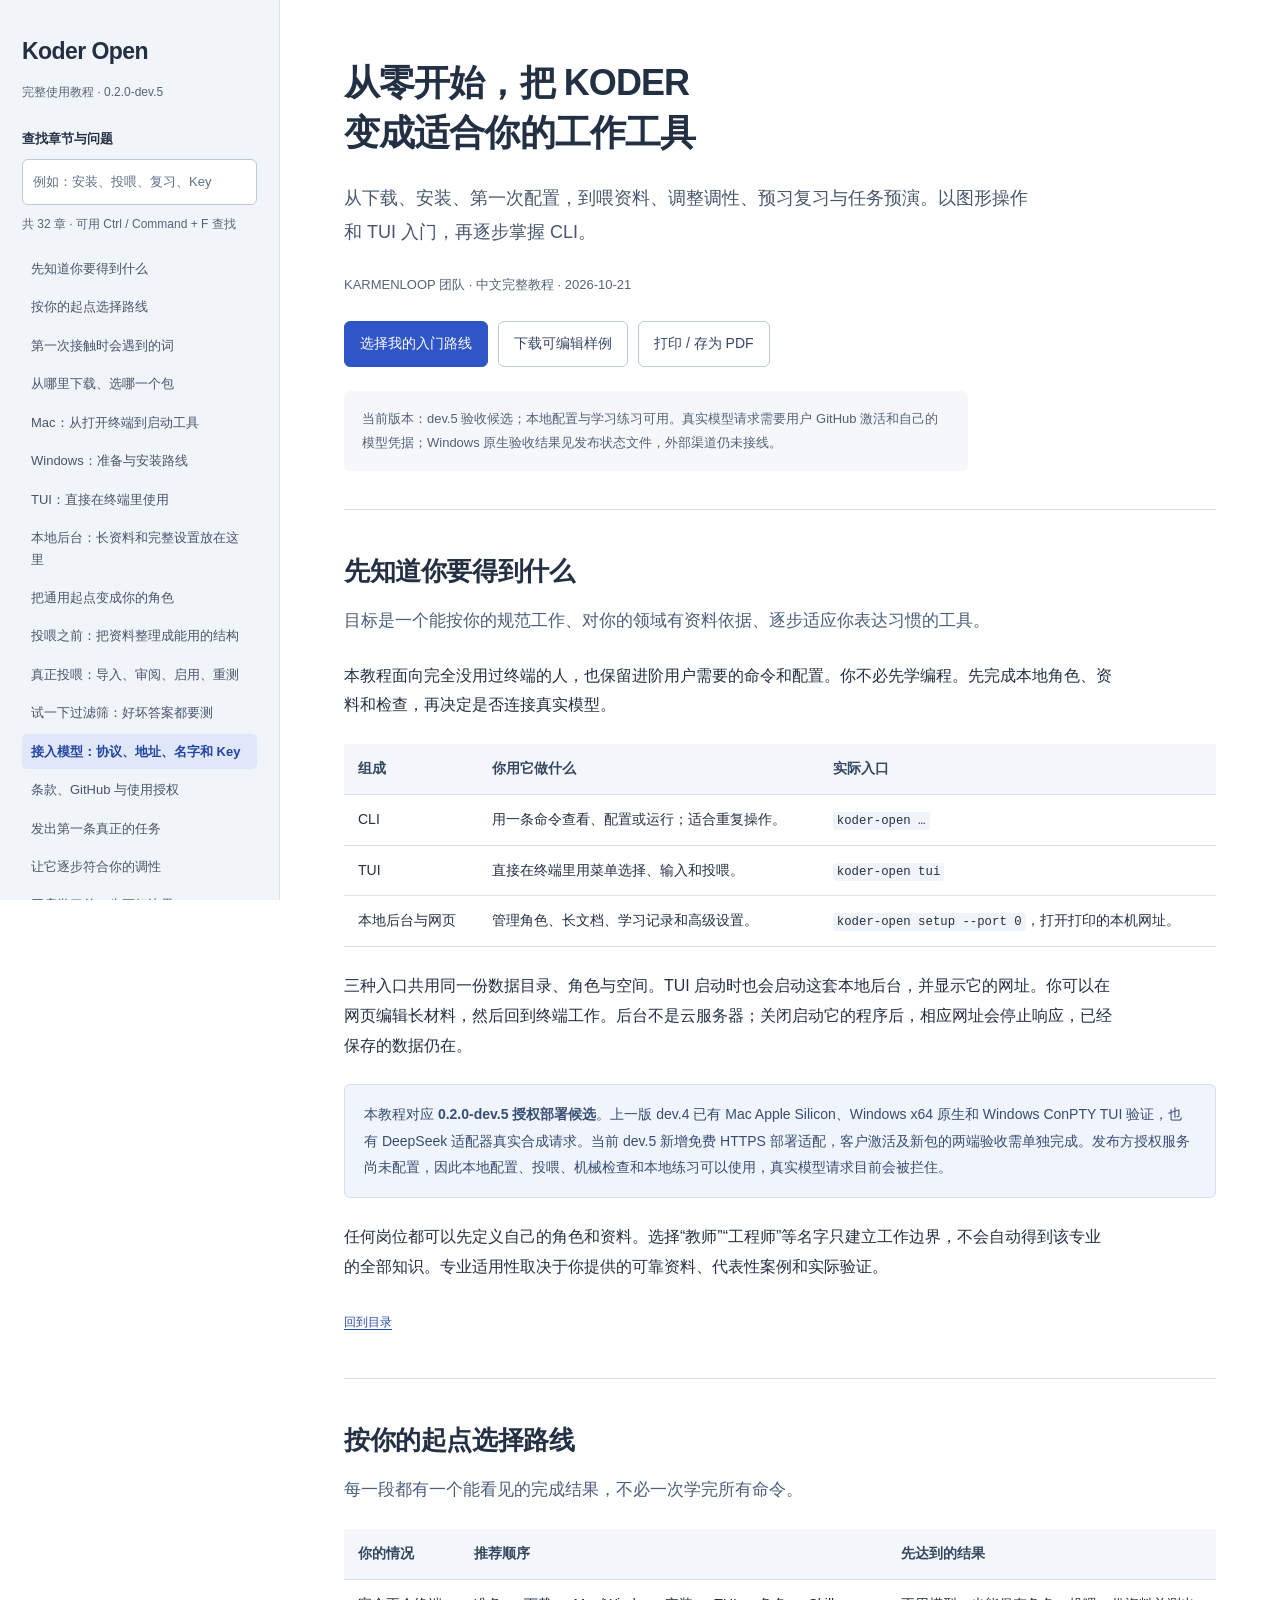
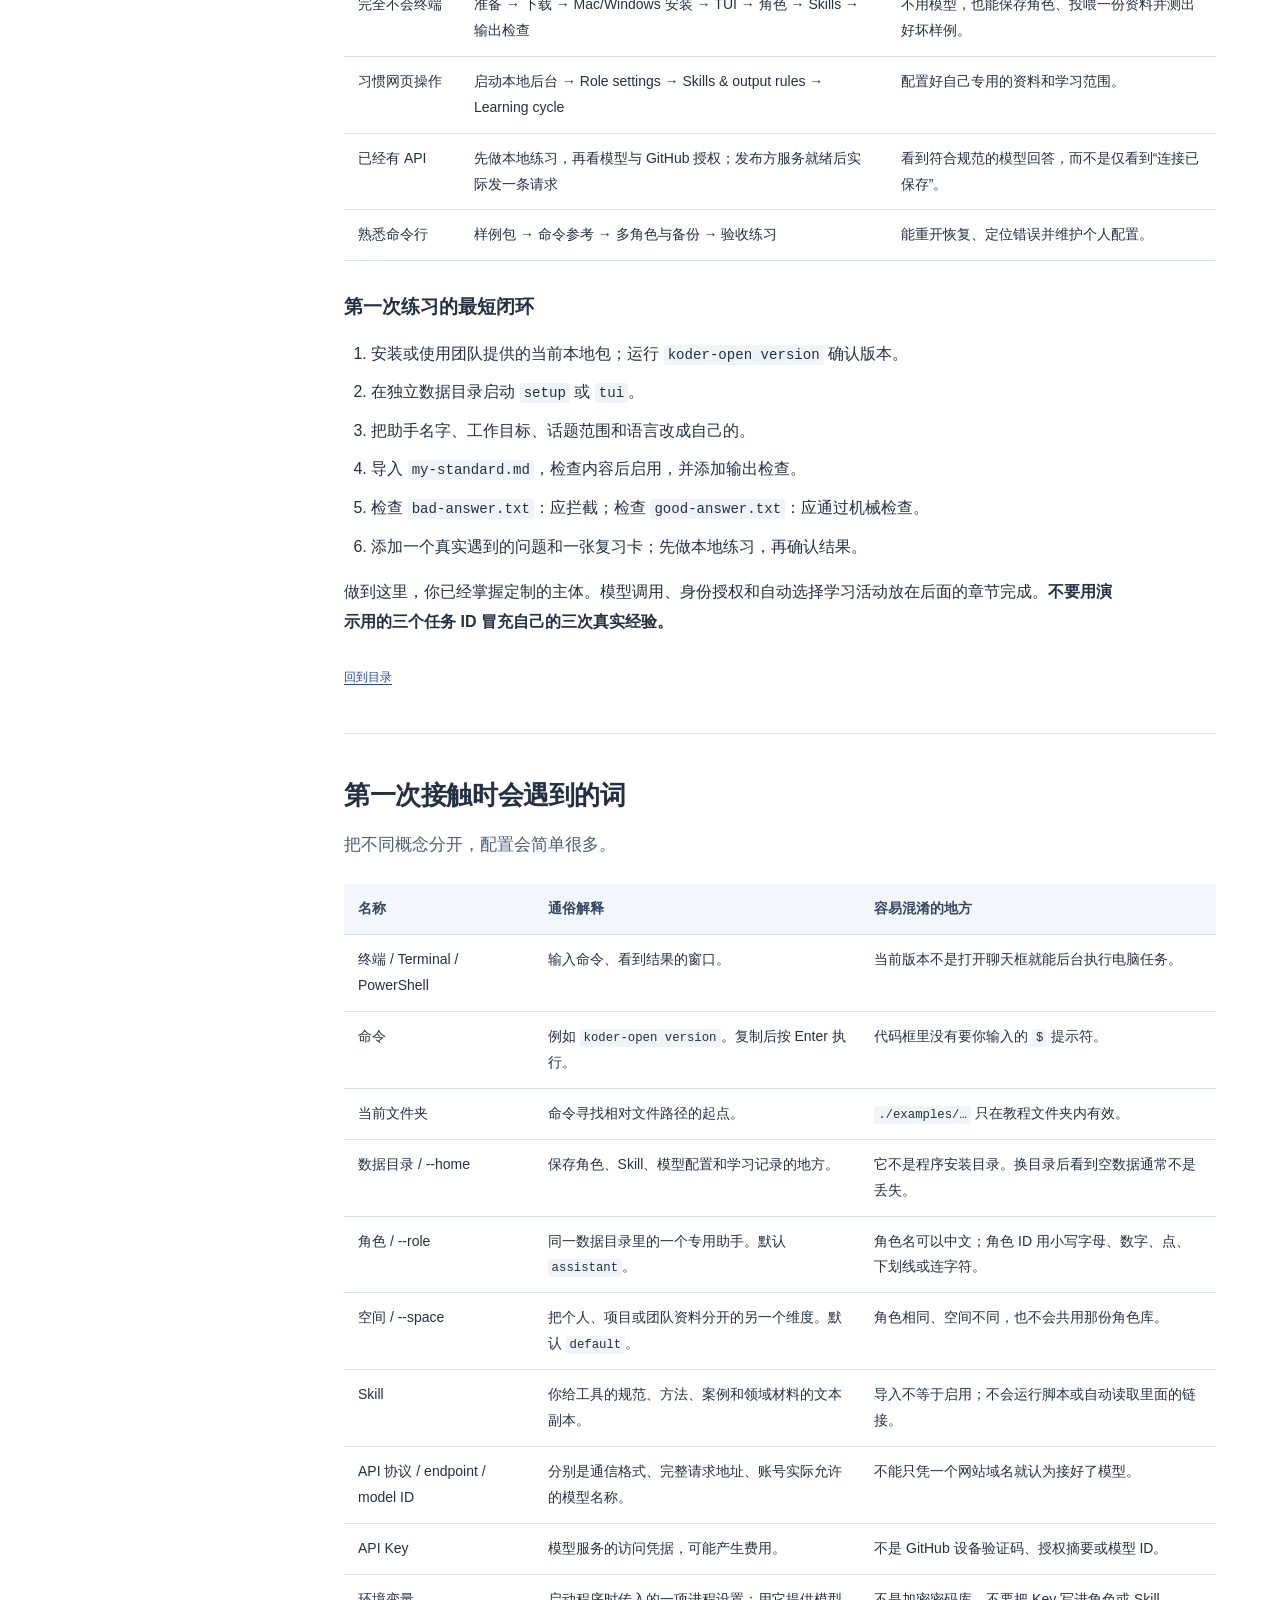
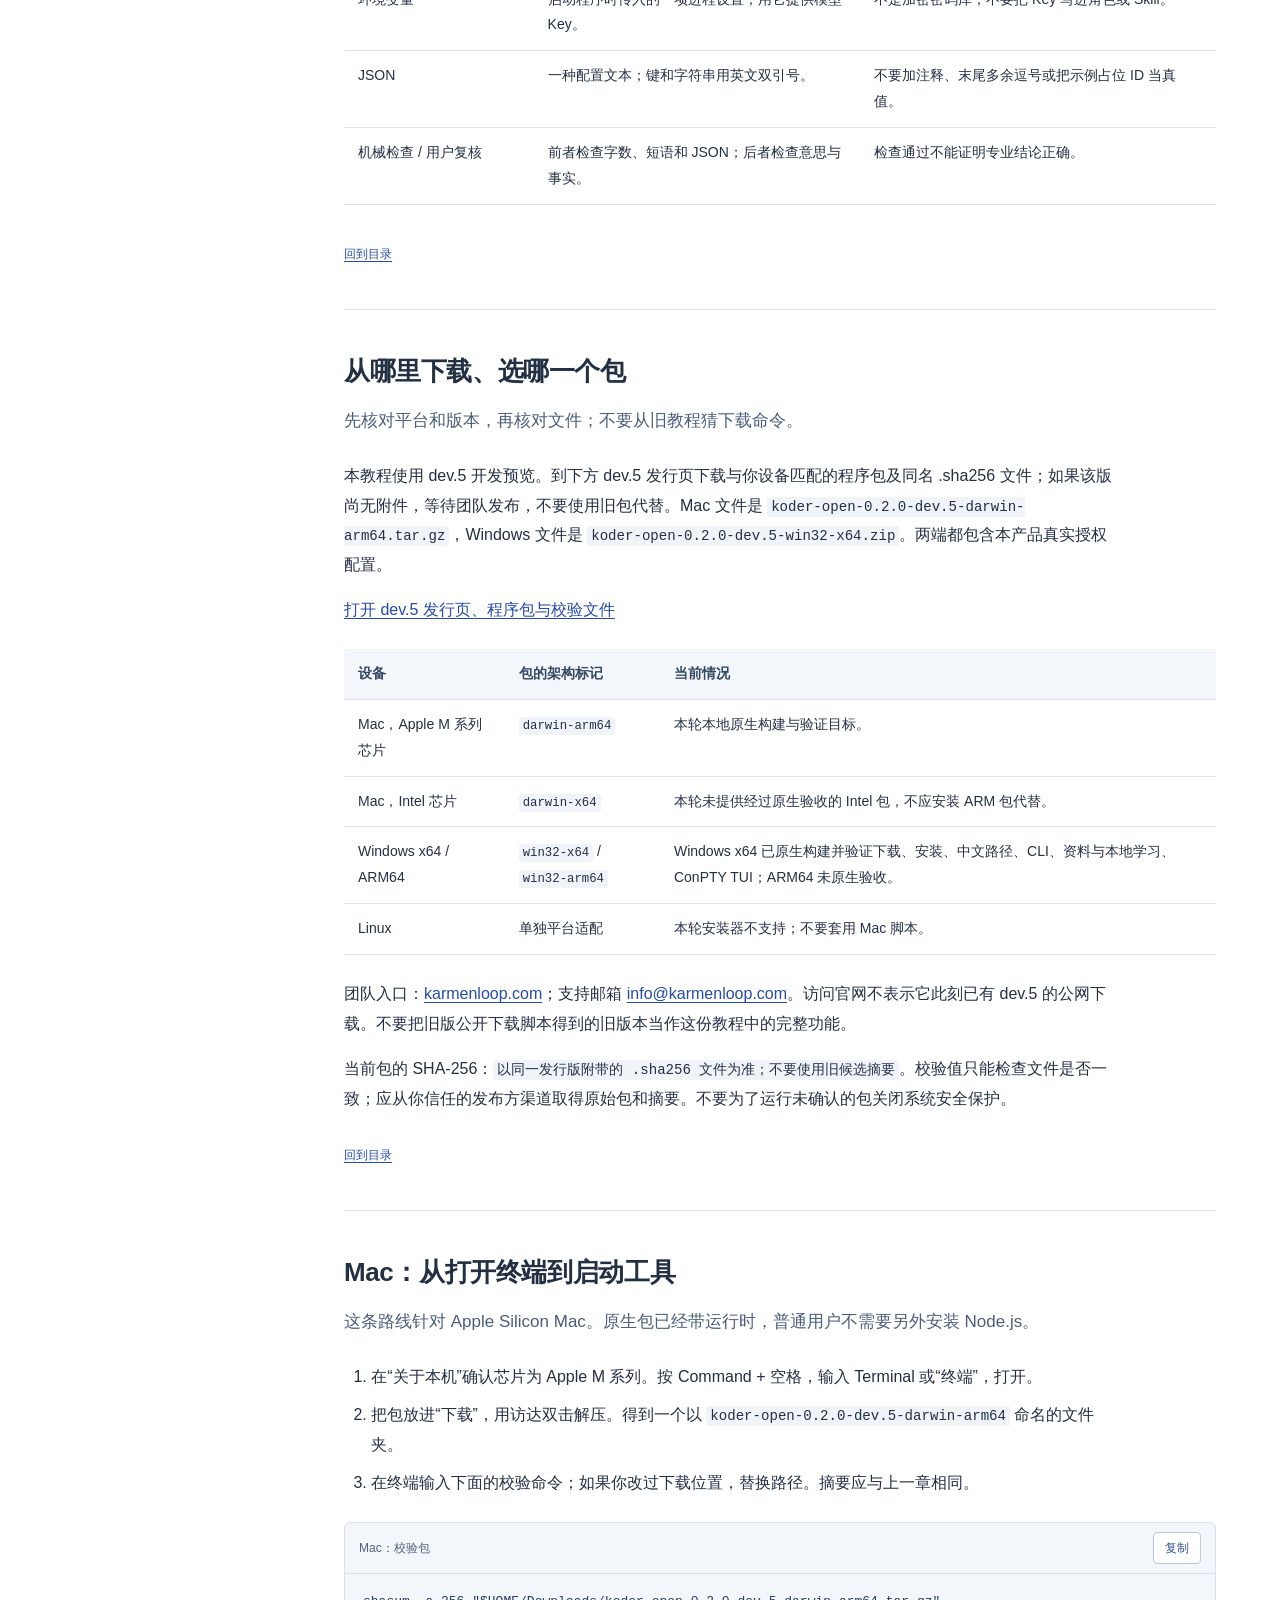
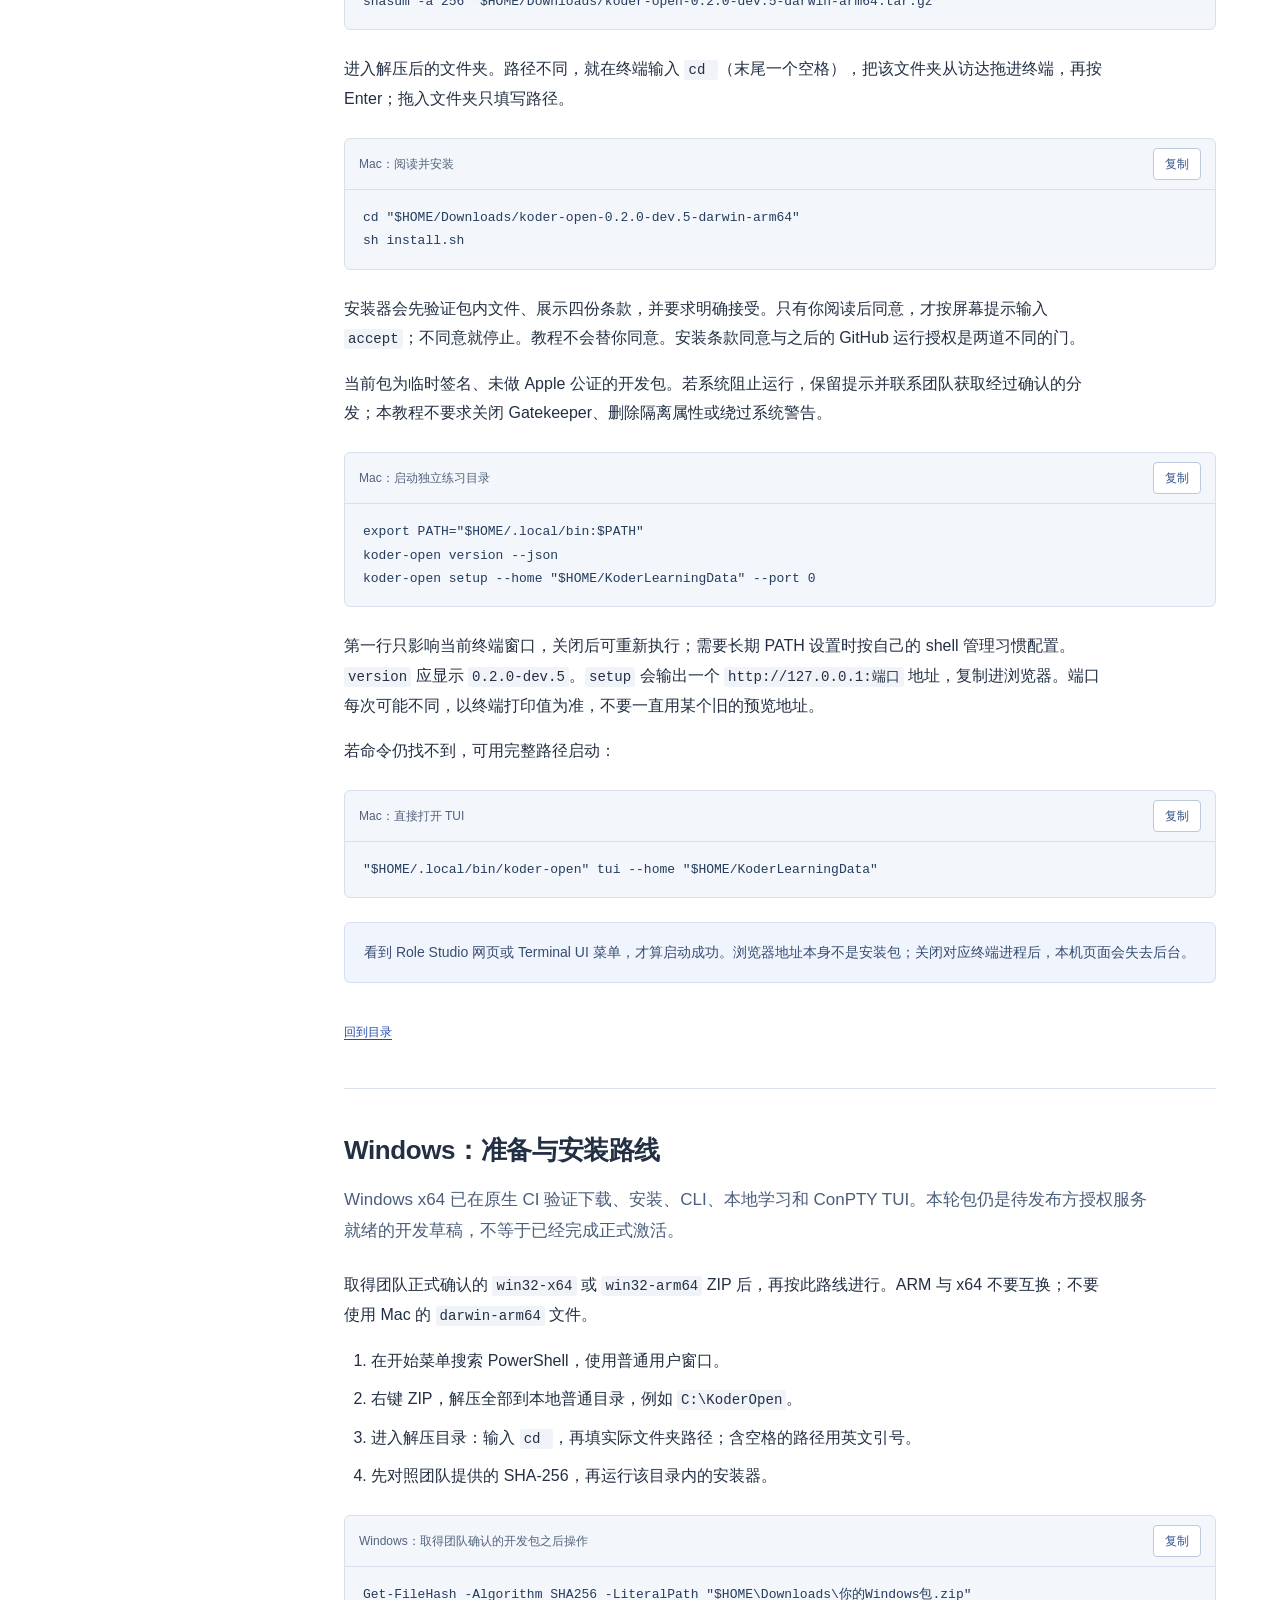
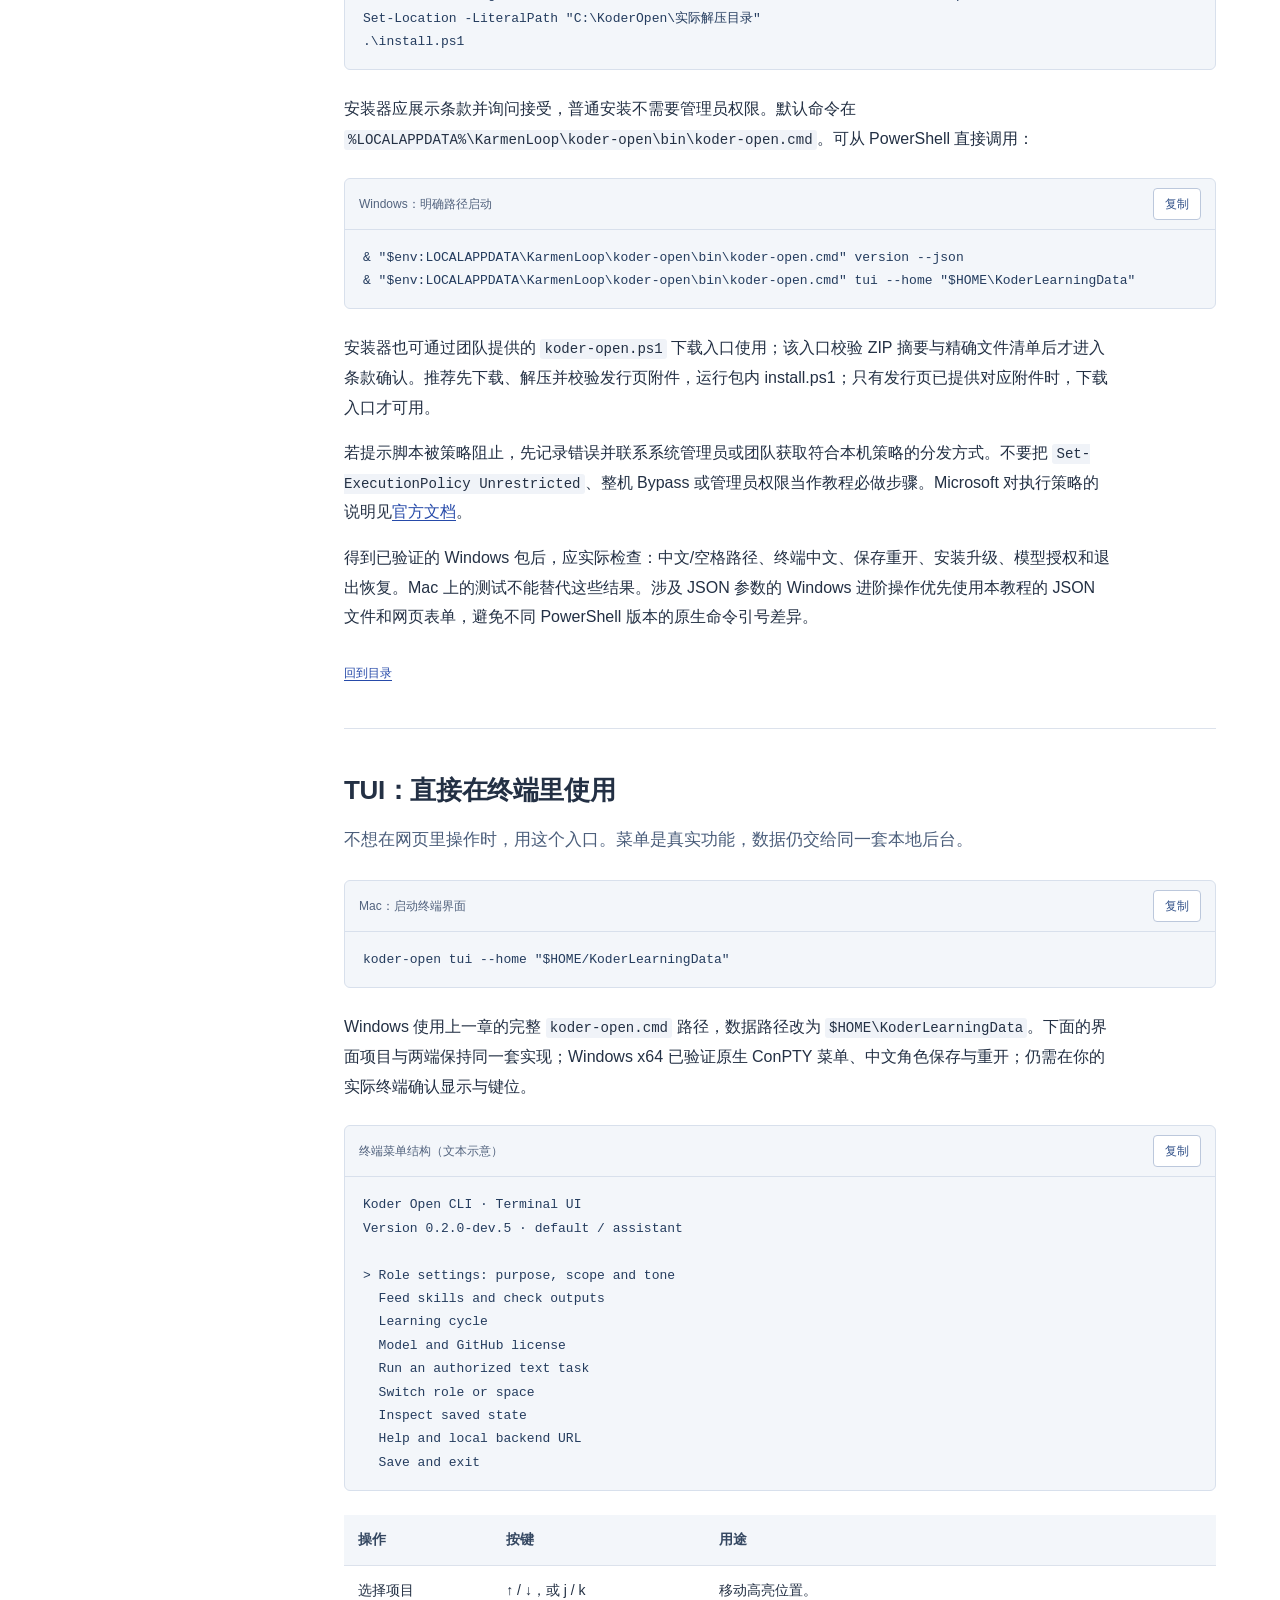
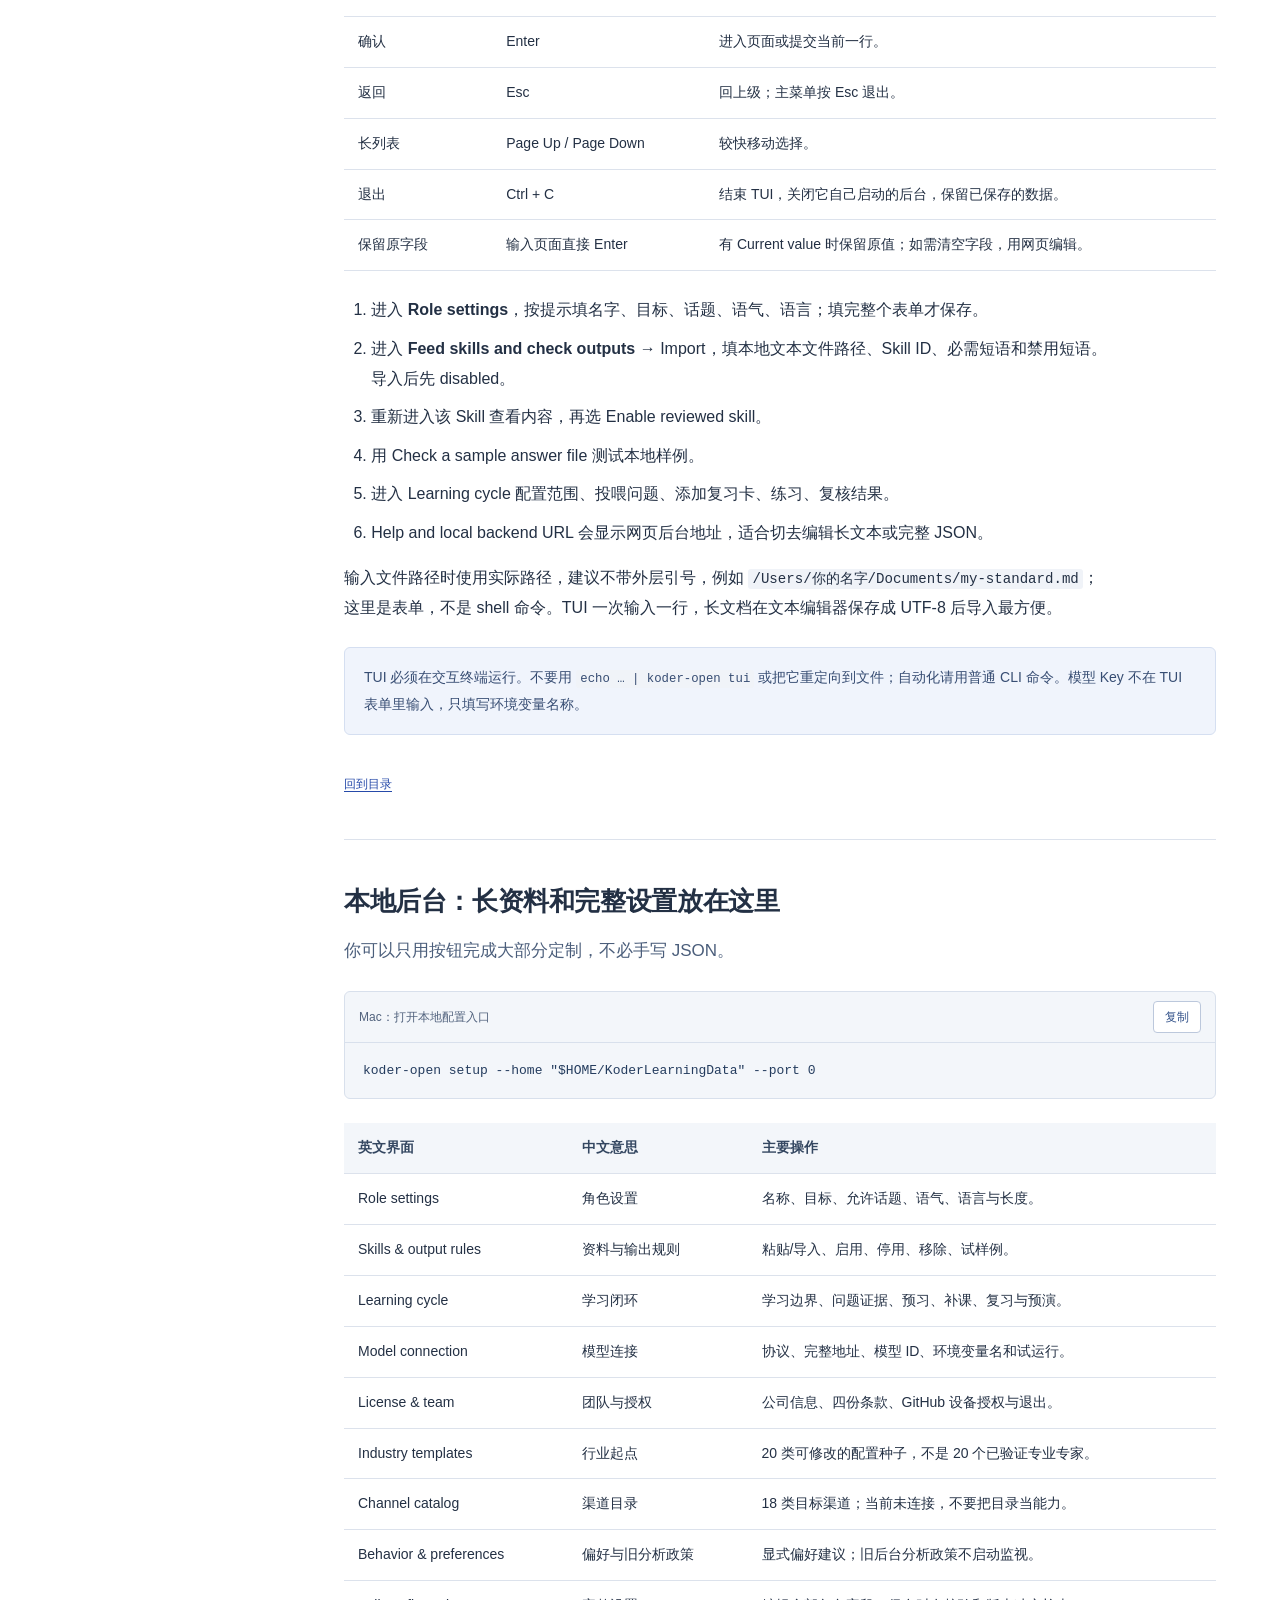
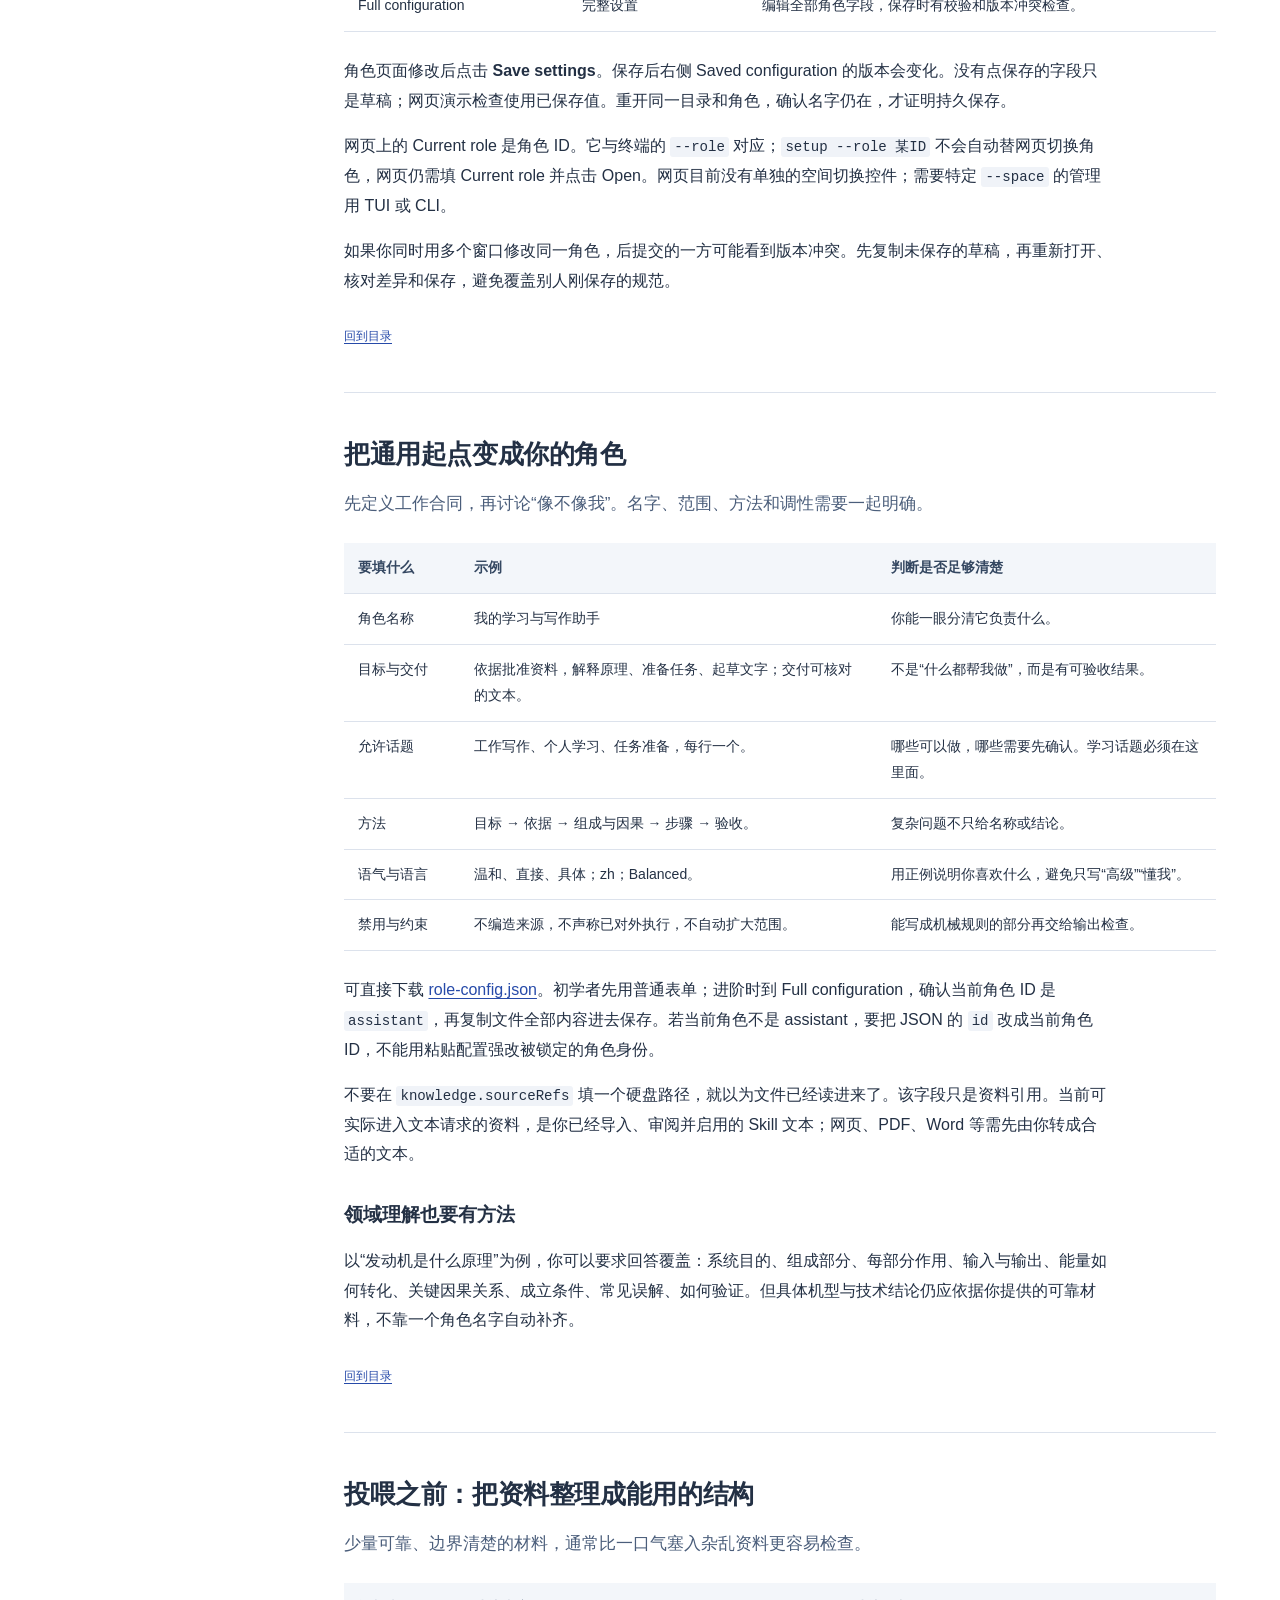
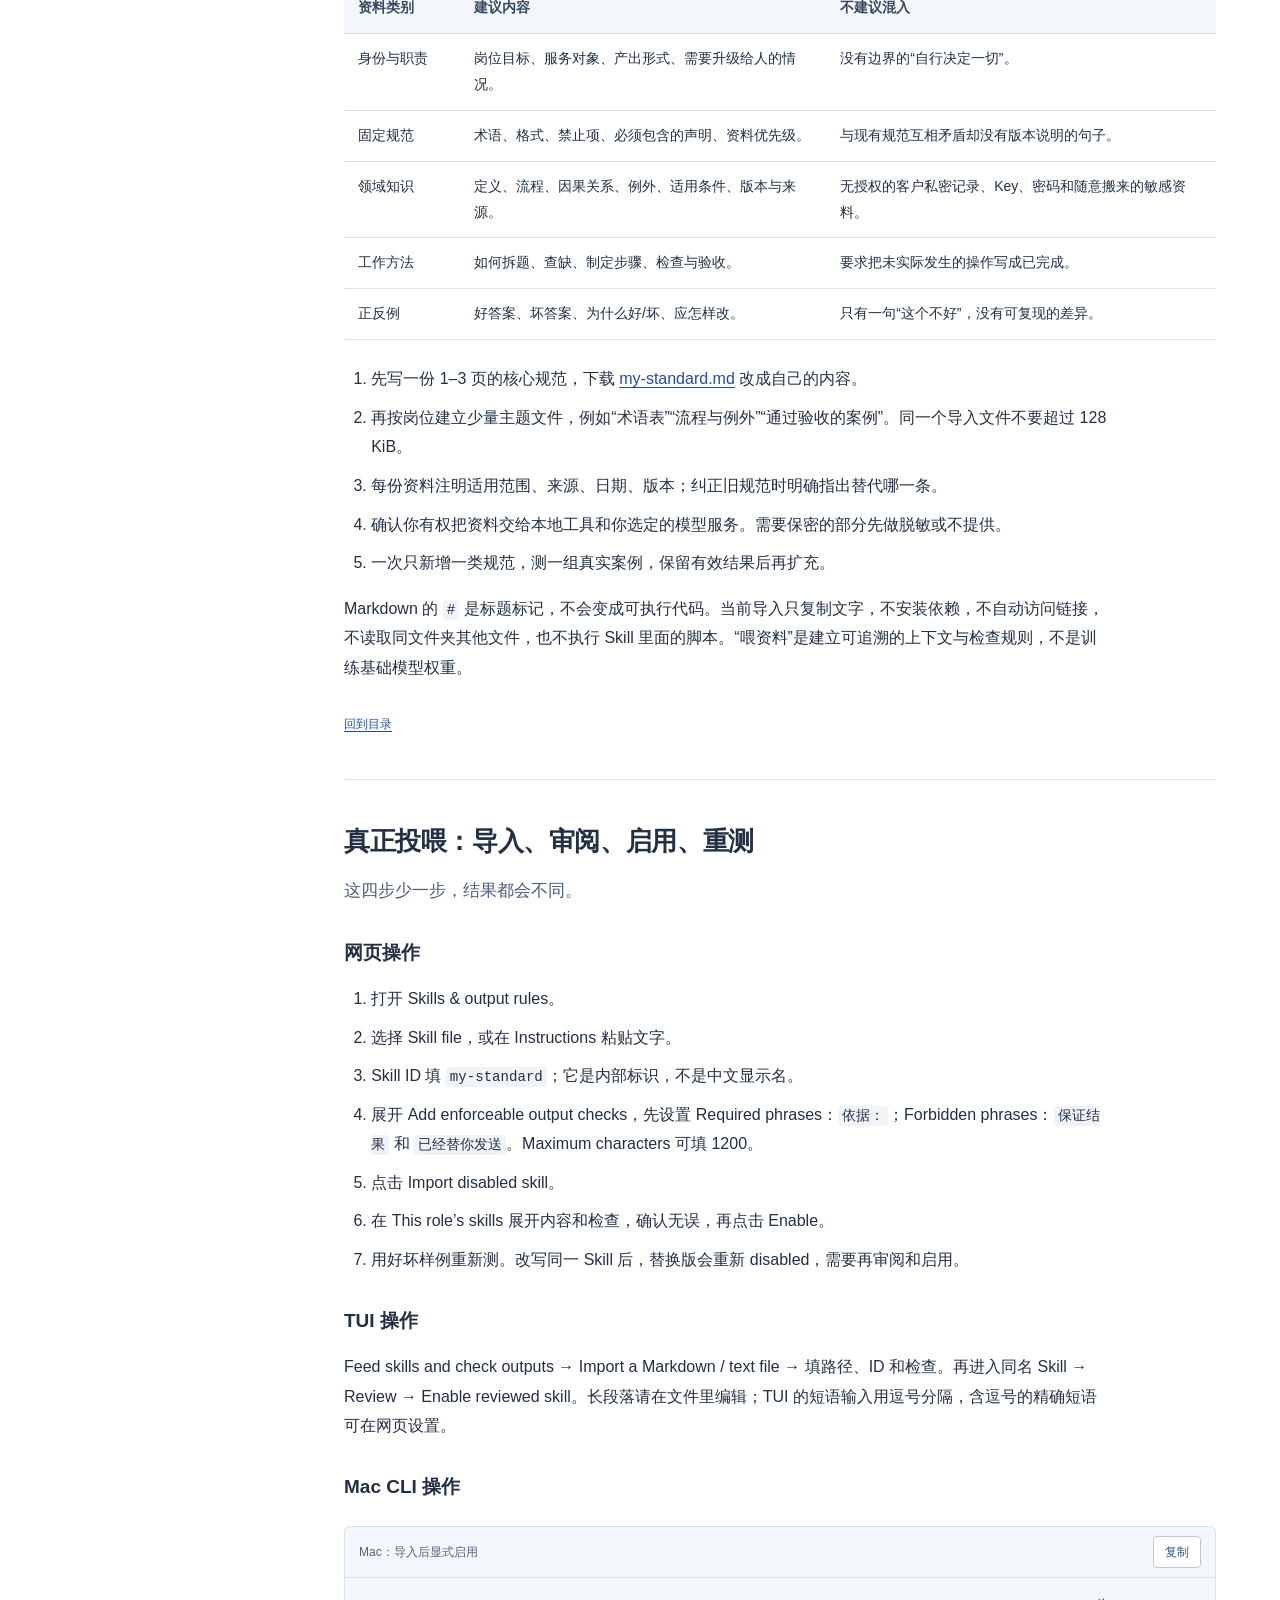
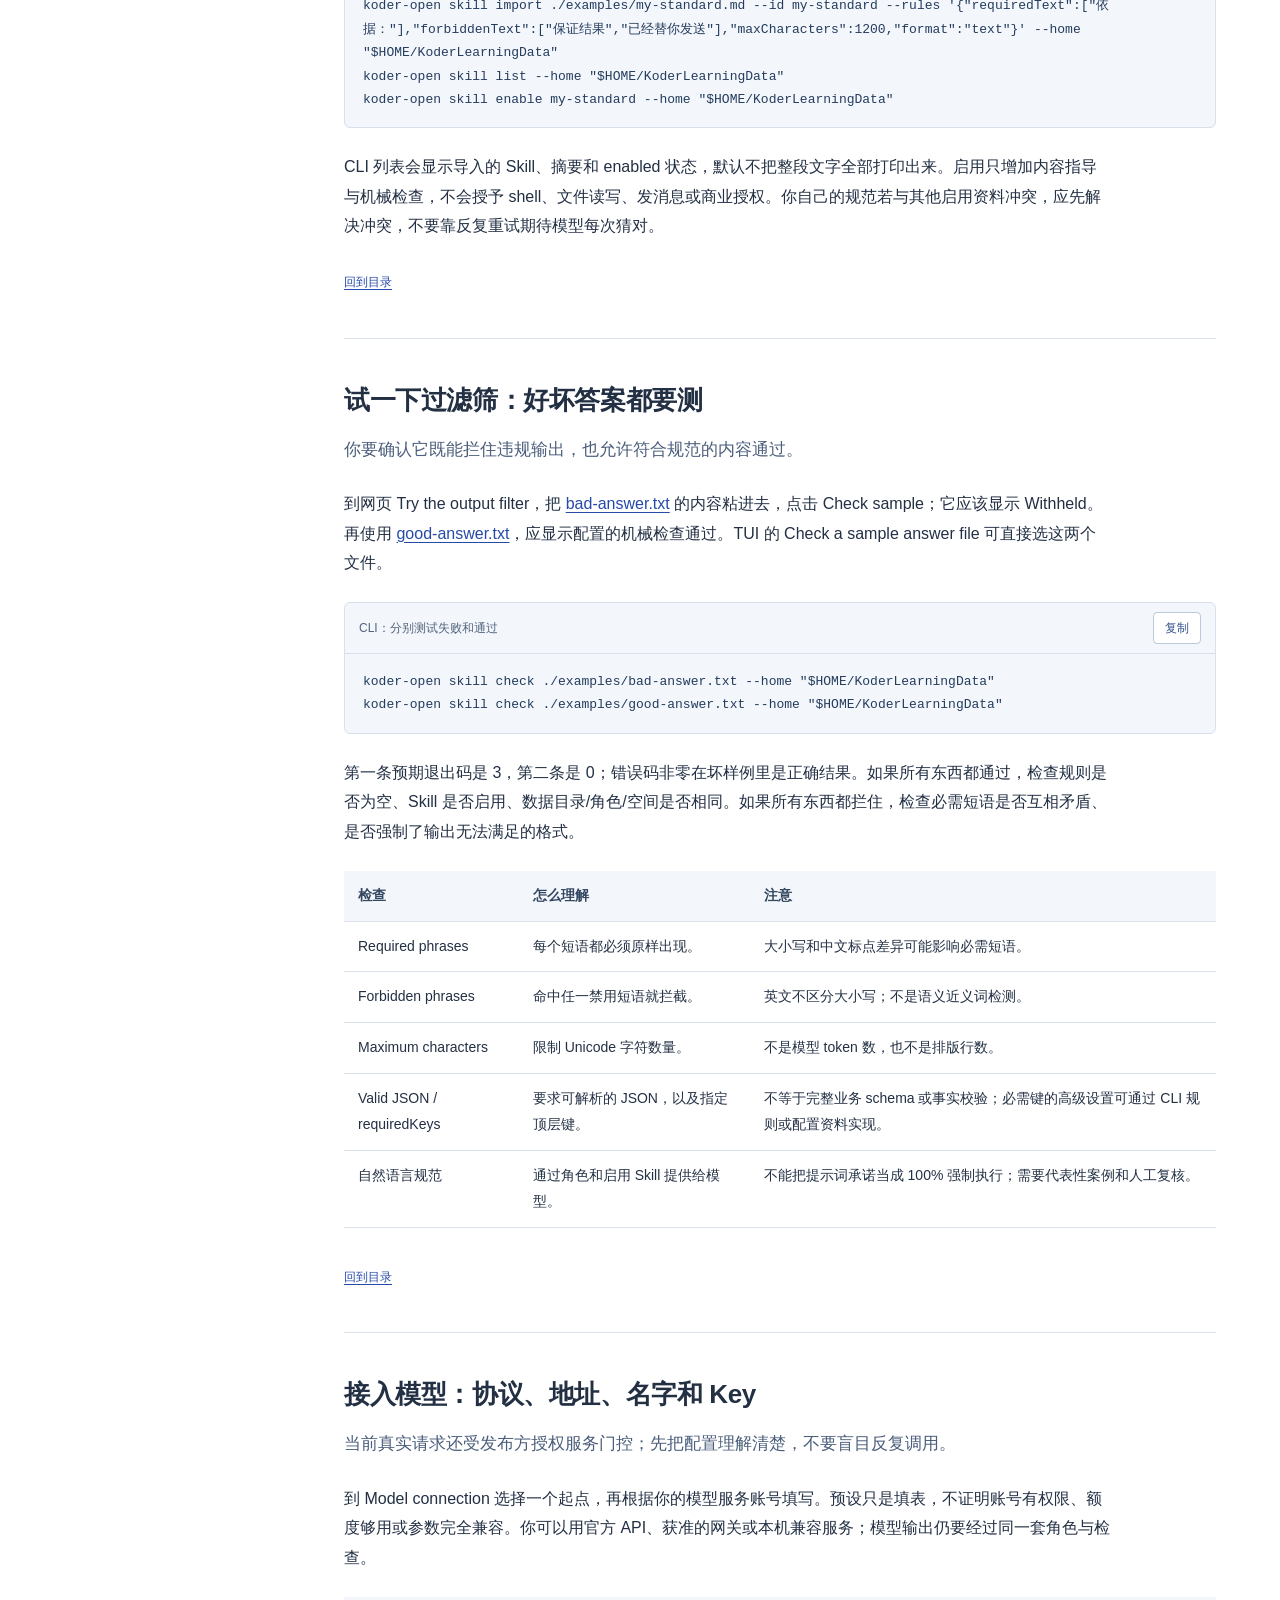
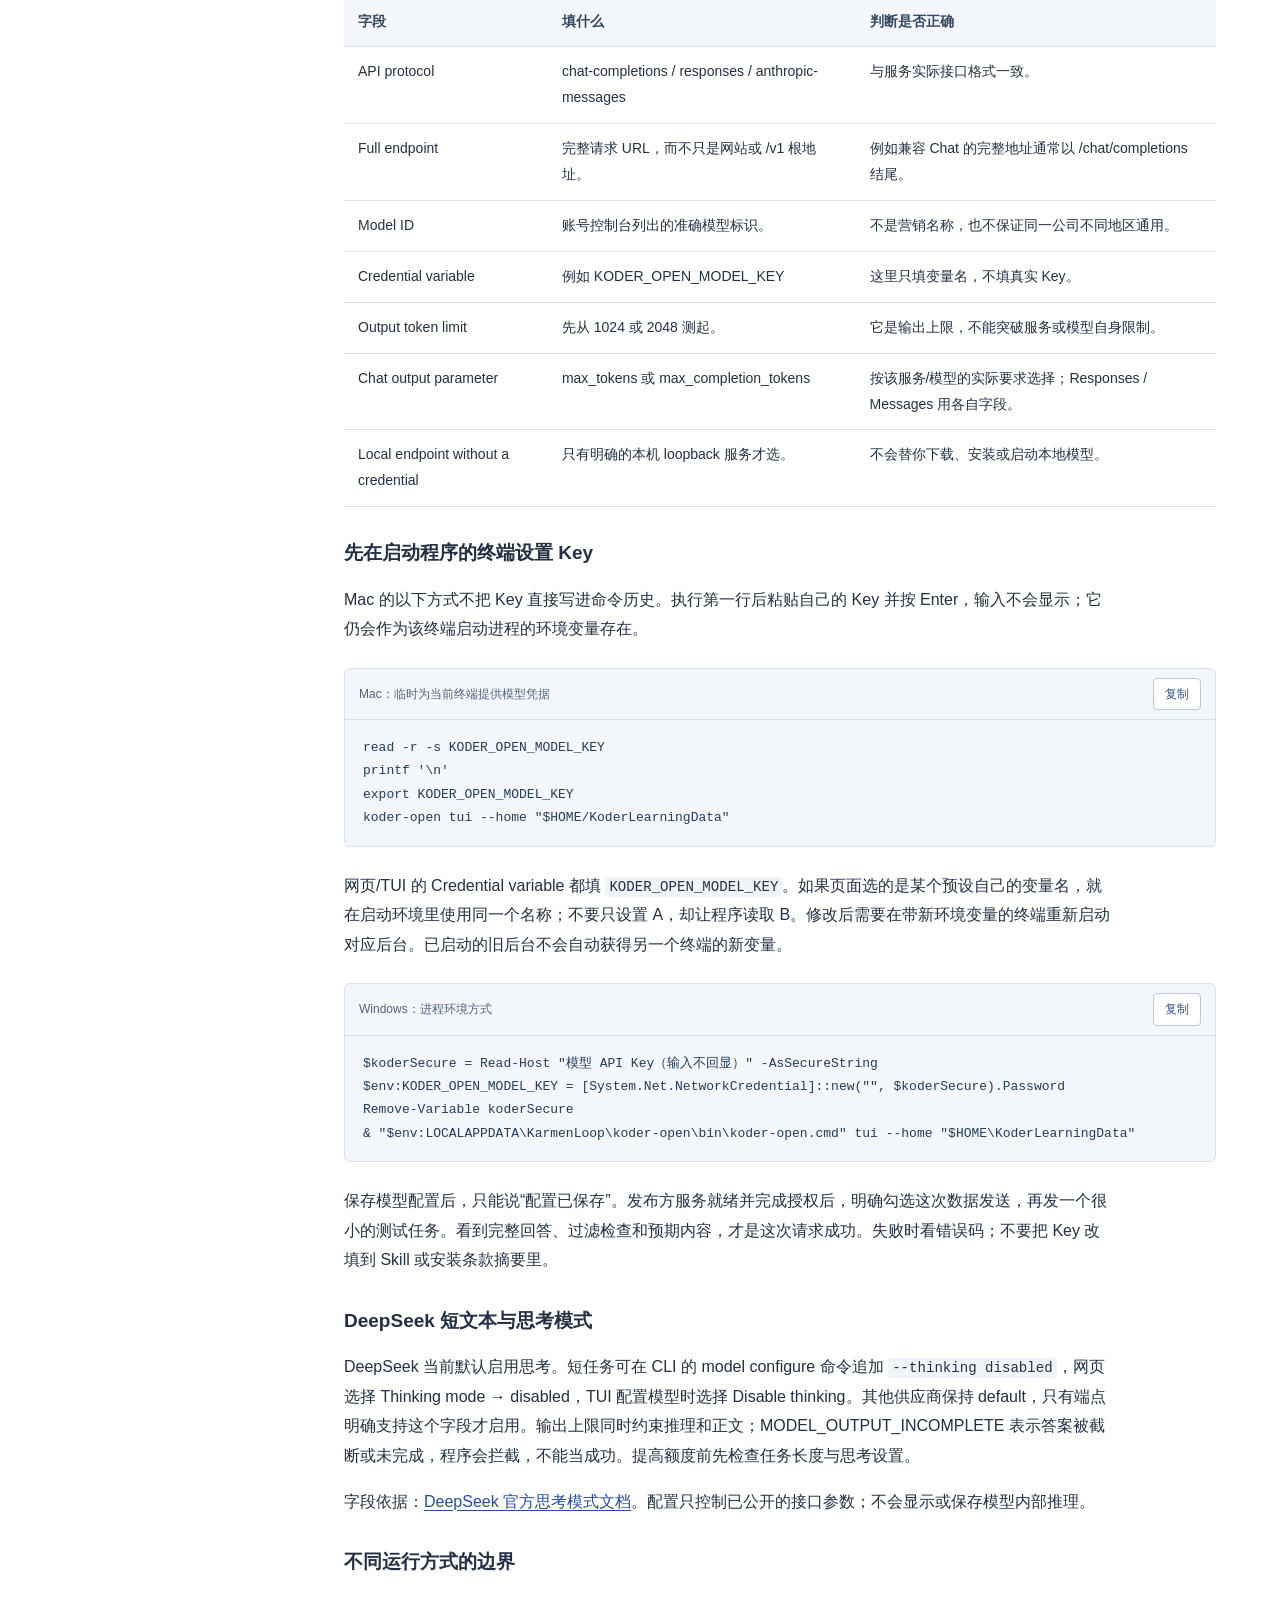
==== commit ad94fd21: "Publish dev.5 installation guides and live authorization status" ====
--- a/docs/handbook/index.html
+++ b/docs/handbook/index.html
@@ -1,13 +1,13 @@
 <!doctype html>
 <html lang="zh-CN"><head><meta charset="utf-8"><meta name="viewport" content="width=device-width,initial-scale=1"><meta name="referrer" content="no-referrer"><title>KODER CLI 完整使用教程 · 从零到自己的专用助手</title><link rel="stylesheet" href="guide.css"><script src="guide.js" defer></script></head>
-<body><a class="skip" href="#main">跳到教程正文</a><div class="layout"><aside class="navigation" aria-label="教程目录"><a class="brand" href="#top">Koder Open</a><p>完整使用教程 · 0.2.0-dev.4</p><label for="search">查找章节与问题</label><input id="search" type="search" placeholder="例如：安装、投喂、复习、Key" autocomplete="off"><p id="search-status" role="status" aria-live="polite"></p><nav><a href="#start">先知道你要得到什么</a><a href="#route">按你的起点选择路线</a><a href="#terms">第一次接触时会遇到的词</a><a href="#download">从哪里下载、选哪一个包</a><a href="#mac">Mac：从打开终端到启动工具</a><a href="#windows">Windows：准备与安装路线</a><a href="#tui">TUI：直接在终端里使用</a><a href="#backend">本地后台：长资料和完整设置放在这里</a><a href="#role">把通用起点变成你的角色</a><a href="#materials">投喂之前：把资料整理成能用的结构</a><a href="#skills">真正投喂：导入、审阅、启用、重测</a><a href="#filter">试一下过滤筛：好坏答案都要测</a><a href="#model">接入模型：协议、地址、名字和 Key</a><a href="#authorization">条款、GitHub 与使用授权</a><a href="#first-task">发出第一条真正的任务</a><a href="#tone">让它逐步符合你的调性</a><a href="#learning-boundary">开启学习前，先画好边界</a><a href="#prestudy">预习：围绕反复问题和正在做的事情准备</a><a href="#review">复习：让正确方法能再次用出来</a><a href="#remediate">补课：从失败里找出具体缺口</a><a href="#rehearse">预演：提前准备下一步，仍然只做模拟</a><a href="#reuse">让被确认的学习成果参与日常回答</a><a href="#routine">每天怎样用：一个可持续的习惯</a><a href="#domains">不同岗位和领域，具体怎样改</a><a href="#mastery">怎样判断已经成为“适合我的 KODER”</a><a href="#commands">CLI 命令参考与源码入口</a><a href="#storage">多角色、备份、重开和恢复</a><a href="#maintenance">升级、回退与卸载</a><a href="#troubleshoot">遇到问题：按现象定位</a><a href="#finish">从入门到熟练：最后自检</a><a href="#files">样例文件、来源与版本记录</a></nav></aside><main id="main"><header id="top"><h1>从零开始，把 KODER<br>变成适合你的工作工具</h1><p class="intro">从下载、安装、第一次配置，到喂资料、调整调性、预习复习与任务预演。以图形操作和 TUI 入门，再逐步掌握 CLI。</p><p class="version">KARMENLOOP 团队 · 中文完整教程 · 2026-10-20</p><div class="actions"><a class="button primary" href="#route">选择我的入门路线</a><a class="button" href="examples.zip" download>下载可编辑样例</a><button id="print" type="button" class="button">打印 / 存为 PDF</button></div><p class="scope">当前版本：私有开发候选；本地配置与学习练习可用。真实模型请求依赖尚待配置的发布方授权服务；Windows 原生验收结果见发布状态文件，外部渠道仍未接线。</p><details class="mobile-toc"><summary>展开完整目录</summary><nav><a href="#start">先知道你要得到什么</a><a href="#route">按你的起点选择路线</a><a href="#terms">第一次接触时会遇到的词</a><a href="#download">从哪里下载、选哪一个包</a><a href="#mac">Mac：从打开终端到启动工具</a><a href="#windows">Windows：准备与安装路线</a><a href="#tui">TUI：直接在终端里使用</a><a href="#backend">本地后台：长资料和完整设置放在这里</a><a href="#role">把通用起点变成你的角色</a><a href="#materials">投喂之前：把资料整理成能用的结构</a><a href="#skills">真正投喂：导入、审阅、启用、重测</a><a href="#filter">试一下过滤筛：好坏答案都要测</a><a href="#model">接入模型：协议、地址、名字和 Key</a><a href="#authorization">条款、GitHub 与使用授权</a><a href="#first-task">发出第一条真正的任务</a><a href="#tone">让它逐步符合你的调性</a><a href="#learning-boundary">开启学习前，先画好边界</a><a href="#prestudy">预习：围绕反复问题和正在做的事情准备</a><a href="#review">复习：让正确方法能再次用出来</a><a href="#remediate">补课：从失败里找出具体缺口</a><a href="#rehearse">预演：提前准备下一步，仍然只做模拟</a><a href="#reuse">让被确认的学习成果参与日常回答</a><a href="#routine">每天怎样用：一个可持续的习惯</a><a href="#domains">不同岗位和领域，具体怎样改</a><a href="#mastery">怎样判断已经成为“适合我的 KODER”</a><a href="#commands">CLI 命令参考与源码入口</a><a href="#storage">多角色、备份、重开和恢复</a><a href="#maintenance">升级、回退与卸载</a><a href="#troubleshoot">遇到问题：按现象定位</a><a href="#finish">从入门到熟练：最后自检</a><a href="#files">样例文件、来源与版本记录</a></nav></details></header><p id="empty" hidden>没有找到匹配章节。试试“安装”“Skill”“复习”或错误码。</p><section id="start" data-chapter><h2>先知道你要得到什么</h2><p class="lead">目标是一个能按你的规范工作、对你的领域有资料依据、逐步适应你表达习惯的工具。</p><p>本教程面向完全没用过终端的人，也保留进阶用户需要的命令和配置。你不必先学编程。先完成本地角色、资料和检查，再决定是否连接真实模型。</p><div class="table-wrap"><table><thead><tr><th scope="col">组成</th><th scope="col">你用它做什么</th><th scope="col">实际入口</th></tr></thead><tbody><tr><td>CLI</td><td>用一条命令查看、配置或运行；适合重复操作。</td><td><code>koder-open …</code></td></tr><tr><td>TUI</td><td>直接在终端里用菜单选择、输入和投喂。</td><td><code>koder-open tui</code></td></tr><tr><td>本地后台与网页</td><td>管理角色、长文档、学习记录和高级设置。</td><td><code>koder-open setup --port 0</code>，打开打印的本机网址。</td></tr></tbody></table></div><p>三种入口共用同一份数据目录、角色与空间。TUI 启动时也会启动这套本地后台，并显示它的网址。你可以在网页编辑长材料，然后回到终端工作。后台不是云服务器；关闭启动它的程序后，相应网址会停止响应，已经保存的数据仍在。</p><aside class="note">本教程对应 <strong>0.2.0-dev.4 私有开发候选</strong>。Mac Apple Silicon 与 Windows x64 已有原生验证，DeepSeek 适配器已完成真实合成请求。Windows TUI 在原生 ConPTY 中验证；Intel Mac、实体用户设备和正式 GitHub 客户激活仍待验收。发布方授权服务尚未配置，因此本地配置、投喂、机械检查和本地练习可以使用，真实模型请求目前会被拦住。</aside><p>任何岗位都可以先定义自己的角色和资料。选择“教师”“工程师”等名字只建立工作边界，不会自动得到该专业的全部知识。专业适用性取决于你提供的可靠资料、代表性案例和实际验证。</p><a class="back-top" href="#top">回到目录</a></section><section id="route" data-chapter><h2>按你的起点选择路线</h2><p class="lead">每一段都有一个能看见的完成结果，不必一次学完所有命令。</p><div class="table-wrap"><table><thead><tr><th scope="col">你的情况</th><th scope="col">推荐顺序</th><th scope="col">先达到的结果</th></tr></thead><tbody><tr><td>完全不会终端</td><td>准备 → 下载 → Mac/Windows 安装 → TUI → 角色 → Skills → 输出检查</td><td>不用模型，也能保存角色、投喂一份资料并测出好坏样例。</td></tr><tr><td>习惯网页操作</td><td>启动本地后台 → Role settings → Skills & output rules → Learning cycle</td><td>配置好自己专用的资料和学习范围。</td></tr><tr><td>已经有 API</td><td>先做本地练习，再看模型与 GitHub 授权；发布方服务就绪后实际发一条请求</td><td>看到符合规范的模型回答，而不是仅看到“连接已保存”。</td></tr><tr><td>熟悉命令行</td><td>样例包 → 命令参考 → 多角色与备份 → 验收练习</td><td>能重开恢复、定位错误并维护个人配置。</td></tr></tbody></table></div><h3>第一次练习的最短闭环</h3><ol><li>安装或使用团队提供的当前本地包；运行 <code>koder-open version</code> 确认版本。</li><li>在独立数据目录启动 <code>setup</code> 或 <code>tui</code>。</li><li>把助手名字、工作目标、话题范围和语言改成自己的。</li><li>导入 <code>my-standard.md</code>，检查内容后启用，并添加输出检查。</li><li>检查 <code>bad-answer.txt</code>：应拦截；检查 <code>good-answer.txt</code>：应通过机械检查。</li><li>添加一个真实遇到的问题和一张复习卡；先做本地练习，再确认结果。</li></ol><p>做到这里，你已经掌握定制的主体。模型调用、身份授权和自动选择学习活动放在后面的章节完成。<strong>不要用演示用的三个任务 ID 冒充自己的三次真实经验。</strong></p><a class="back-top" href="#top">回到目录</a></section><section id="terms" data-chapter><h2>第一次接触时会遇到的词</h2><p class="lead">把不同概念分开，配置会简单很多。</p><div class="table-wrap"><table><thead><tr><th scope="col">名称</th><th scope="col">通俗解释</th><th scope="col">容易混淆的地方</th></tr></thead><tbody><tr><td>终端 / Terminal / PowerShell</td><td>输入命令、看到结果的窗口。</td><td>当前版本不是打开聊天框就能后台执行电脑任务。</td></tr><tr><td>命令</td><td>例如 <code>koder-open version</code>。复制后按 Enter 执行。</td><td>代码框里没有要你输入的 <code>$</code> 提示符。</td></tr><tr><td>当前文件夹</td><td>命令寻找相对文件路径的起点。</td><td><code>./examples/…</code> 只在教程文件夹内有效。</td></tr><tr><td>数据目录 / --home</td><td>保存角色、Skill、模型配置和学习记录的地方。</td><td>它不是程序安装目录。换目录后看到空数据通常不是丢失。</td></tr><tr><td>角色 / --role</td><td>同一数据目录里的一个专用助手。默认 <code>assistant</code>。</td><td>角色名可以中文；角色 ID 用小写字母、数字、点、下划线或连字符。</td></tr><tr><td>空间 / --space</td><td>把个人、项目或团队资料分开的另一个维度。默认 <code>default</code>。</td><td>角色相同、空间不同，也不会共用那份角色库。</td></tr><tr><td>Skill</td><td>你给工具的规范、方法、案例和领域材料的文本副本。</td><td>导入不等于启用；不会运行脚本或自动读取里面的链接。</td></tr><tr><td>API 协议 / endpoint / model ID</td><td>分别是通信格式、完整请求地址、账号实际允许的模型名称。</td><td>不能只凭一个网站域名就认为接好了模型。</td></tr><tr><td>API Key</td><td>模型服务的访问凭据，可能产生费用。</td><td>不是 GitHub 设备验证码、授权摘要或模型 ID。</td></tr><tr><td>环境变量</td><td>启动程序时传入的一项进程设置；用它提供模型 Key。</td><td>不是加密密码库，不要把 Key 写进角色或 Skill。</td></tr><tr><td>JSON</td><td>一种配置文本；键和字符串用英文双引号。</td><td>不要加注释、末尾多余逗号或把示例占位 ID 当真值。</td></tr><tr><td>机械检查 / 用户复核</td><td>前者检查字数、短语和 JSON；后者检查意思与事实。</td><td>检查通过不能证明专业结论正确。</td></tr></tbody></table></div><a class="back-top" href="#top">回到目录</a></section><section id="download" data-chapter><h2>从哪里下载、选哪一个包</h2><p class="lead">先核对平台和版本，再核对文件；不要从旧教程猜下载命令。</p><p>本轮开发包包括 <code>koder-open-0.2.0-dev.4-darwin-arm64.tar.gz</code> 和 <code>koder-open-0.2.0-dev.4-win32-x64.zip</code>，安装包收集于团队 GitHub 发布草稿，未替换公开旧版。可通过团队给出的文件链接取得，或向团队索取经过确认的包和 SHA-256。</p><p><a class="live-download" href="https://github.com/KarmenLoop/koder-open-cli/releases">查看公开发布版本与开发草稿状态</a><span class="offline-download">离线手册不内含 CLI 程序包；请使用会话中的包文件或联系团队。</span></p><div class="table-wrap"><table><thead><tr><th scope="col">设备</th><th scope="col">包的架构标记</th><th scope="col">当前情况</th></tr></thead><tbody><tr><td>Mac，Apple M 系列芯片</td><td><code>darwin-arm64</code></td><td>本轮本地原生构建与验证目标。</td></tr><tr><td>Mac，Intel 芯片</td><td><code>darwin-x64</code></td><td>本轮未提供经过原生验收的 Intel 包，不应安装 ARM 包代替。</td></tr><tr><td>Windows x64 / ARM64</td><td><code>win32-x64</code> / <code>win32-arm64</code></td><td>Windows x64 已原生构建并验证下载、安装、中文路径、CLI、资料与本地学习、ConPTY TUI；ARM64 未原生验收。</td></tr><tr><td>Linux</td><td>单独平台适配</td><td>本轮安装器不支持；不要套用 Mac 脚本。</td></tr></tbody></table></div><p>团队入口：<a href="https://karmenloop.com" target="_blank" rel="noreferrer">karmenloop.com</a>；支持邮箱 <a href="mailto:info@karmenloop.com">info@karmenloop.com</a>。访问官网不表示它此刻已有 dev.4 的公网下载。不要把旧版公开下载脚本得到的旧版本当作这份教程中的完整功能。</p><p>当前包的 SHA-256：<code id="artifact-hash">fbf8a1de739c18790aa641c5c1ed887d02db0ed6fae09a64a2228e698b4330b8</code>。校验值只能检查文件是否一致；应从你信任的发布方渠道取得原始包和摘要。不要为了运行未确认的包关闭系统安全保护。</p><a class="back-top" href="#top">回到目录</a></section><section id="mac" data-chapter><h2>Mac：从打开终端到启动工具</h2><p class="lead">这条路线针对 Apple Silicon Mac。原生包已经带运行时，普通用户不需要另外安装 Node.js。</p><ol><li>在“关于本机”确认芯片为 Apple M 系列。按 Command + 空格，输入 Terminal 或“终端”，打开。</li><li>把包放进“下载”，用访达双击解压。得到一个以 <code>koder-open-0.2.0-dev.4-darwin-arm64</code> 命名的文件夹。</li><li>在终端输入下面的校验命令；如果你改过下载位置，替换路径。摘要应与上一章相同。</li></ol><div class="code-block"><div class="code-label">Mac：校验包<button type="button" class="copy">复制</button></div><pre><code>shasum -a 256 &quot;$HOME/Downloads/koder-open-0.2.0-dev.4-darwin-arm64.tar.gz&quot;</code></pre></div><p>进入解压后的文件夹。路径不同，就在终端输入 <code>cd </code>（末尾一个空格），把该文件夹从访达拖进终端，再按 Enter；拖入文件夹只填写路径。</p><div class="code-block"><div class="code-label">Mac：阅读并安装<button type="button" class="copy">复制</button></div><pre><code>cd &quot;$HOME/Downloads/koder-open-0.2.0-dev.4-darwin-arm64&quot;
+<body><a class="skip" href="#main">跳到教程正文</a><div class="layout"><aside class="navigation" aria-label="教程目录"><a class="brand" href="#top">Koder Open</a><p>完整使用教程 · 0.2.0-dev.5</p><label for="search">查找章节与问题</label><input id="search" type="search" placeholder="例如：安装、投喂、复习、Key" autocomplete="off"><p id="search-status" role="status" aria-live="polite"></p><nav><a href="#start">先知道你要得到什么</a><a href="#route">按你的起点选择路线</a><a href="#terms">第一次接触时会遇到的词</a><a href="#download">从哪里下载、选哪一个包</a><a href="#mac">Mac：从打开终端到启动工具</a><a href="#windows">Windows：准备与安装路线</a><a href="#tui">TUI：直接在终端里使用</a><a href="#backend">本地后台：长资料和完整设置放在这里</a><a href="#role">把通用起点变成你的角色</a><a href="#materials">投喂之前：把资料整理成能用的结构</a><a href="#skills">真正投喂：导入、审阅、启用、重测</a><a href="#filter">试一下过滤筛：好坏答案都要测</a><a href="#model">接入模型：协议、地址、名字和 Key</a><a href="#authorization">条款、GitHub 与使用授权</a><a href="#first-task">发出第一条真正的任务</a><a href="#tone">让它逐步符合你的调性</a><a href="#learning-boundary">开启学习前，先画好边界</a><a href="#prestudy">预习：围绕反复问题和正在做的事情准备</a><a href="#review">复习：让正确方法能再次用出来</a><a href="#remediate">补课：从失败里找出具体缺口</a><a href="#rehearse">预演：提前准备下一步，仍然只做模拟</a><a href="#reuse">让被确认的学习成果参与日常回答</a><a href="#routine">每天怎样用：一个可持续的习惯</a><a href="#domains">不同岗位和领域，具体怎样改</a><a href="#mastery">怎样判断已经成为“适合我的 KODER”</a><a href="#commands">CLI 命令参考与源码入口</a><a href="#storage">多角色、备份、重开和恢复</a><a href="#maintenance">升级、回退与卸载</a><a href="#troubleshoot">遇到问题：按现象定位</a><a href="#finish">从入门到熟练：最后自检</a><a href="#publisher-hosting">发布方：建立免费 HTTPS 授权服务</a><a href="#files">样例文件、来源与版本记录</a></nav></aside><main id="main"><header id="top"><h1>从零开始，把 KODER<br>变成适合你的工作工具</h1><p class="intro">从下载、安装、第一次配置，到喂资料、调整调性、预习复习与任务预演。以图形操作和 TUI 入门，再逐步掌握 CLI。</p><p class="version">KARMENLOOP 团队 · 中文完整教程 · 2026-10-21</p><div class="actions"><a class="button primary" href="#route">选择我的入门路线</a><a class="button" href="examples.zip" download>下载可编辑样例</a><button id="print" type="button" class="button">打印 / 存为 PDF</button></div><p class="scope">当前版本：dev.5 验收候选；本地配置与学习练习可用。真实模型请求需要用户 GitHub 激活和自己的模型凭据；Windows 原生验收结果见发布状态文件，外部渠道仍未接线。</p><details class="mobile-toc"><summary>展开完整目录</summary><nav><a href="#start">先知道你要得到什么</a><a href="#route">按你的起点选择路线</a><a href="#terms">第一次接触时会遇到的词</a><a href="#download">从哪里下载、选哪一个包</a><a href="#mac">Mac：从打开终端到启动工具</a><a href="#windows">Windows：准备与安装路线</a><a href="#tui">TUI：直接在终端里使用</a><a href="#backend">本地后台：长资料和完整设置放在这里</a><a href="#role">把通用起点变成你的角色</a><a href="#materials">投喂之前：把资料整理成能用的结构</a><a href="#skills">真正投喂：导入、审阅、启用、重测</a><a href="#filter">试一下过滤筛：好坏答案都要测</a><a href="#model">接入模型：协议、地址、名字和 Key</a><a href="#authorization">条款、GitHub 与使用授权</a><a href="#first-task">发出第一条真正的任务</a><a href="#tone">让它逐步符合你的调性</a><a href="#learning-boundary">开启学习前，先画好边界</a><a href="#prestudy">预习：围绕反复问题和正在做的事情准备</a><a href="#review">复习：让正确方法能再次用出来</a><a href="#remediate">补课：从失败里找出具体缺口</a><a href="#rehearse">预演：提前准备下一步，仍然只做模拟</a><a href="#reuse">让被确认的学习成果参与日常回答</a><a href="#routine">每天怎样用：一个可持续的习惯</a><a href="#domains">不同岗位和领域，具体怎样改</a><a href="#mastery">怎样判断已经成为“适合我的 KODER”</a><a href="#commands">CLI 命令参考与源码入口</a><a href="#storage">多角色、备份、重开和恢复</a><a href="#maintenance">升级、回退与卸载</a><a href="#troubleshoot">遇到问题：按现象定位</a><a href="#finish">从入门到熟练：最后自检</a><a href="#publisher-hosting">发布方：建立免费 HTTPS 授权服务</a><a href="#files">样例文件、来源与版本记录</a></nav></details></header><p id="empty" hidden>没有找到匹配章节。试试“安装”“Skill”“复习”或错误码。</p><section id="start" data-chapter><h2>先知道你要得到什么</h2><p class="lead">目标是一个能按你的规范工作、对你的领域有资料依据、逐步适应你表达习惯的工具。</p><p>本教程面向完全没用过终端的人，也保留进阶用户需要的命令和配置。你不必先学编程。先完成本地角色、资料和检查，再决定是否连接真实模型。</p><div class="table-wrap"><table><thead><tr><th scope="col">组成</th><th scope="col">你用它做什么</th><th scope="col">实际入口</th></tr></thead><tbody><tr><td>CLI</td><td>用一条命令查看、配置或运行；适合重复操作。</td><td><code>koder-open …</code></td></tr><tr><td>TUI</td><td>直接在终端里用菜单选择、输入和投喂。</td><td><code>koder-open tui</code></td></tr><tr><td>本地后台与网页</td><td>管理角色、长文档、学习记录和高级设置。</td><td><code>koder-open setup --port 0</code>，打开打印的本机网址。</td></tr></tbody></table></div><p>三种入口共用同一份数据目录、角色与空间。TUI 启动时也会启动这套本地后台，并显示它的网址。你可以在网页编辑长材料，然后回到终端工作。后台不是云服务器；关闭启动它的程序后，相应网址会停止响应，已经保存的数据仍在。</p><aside class="note">本教程对应 <strong>0.2.0-dev.5 授权部署候选</strong>。上一版 dev.4 已有 Mac Apple Silicon、Windows x64 原生和 Windows ConPTY TUI 验证，也有 DeepSeek 适配器真实合成请求。当前 dev.5 新增免费 HTTPS 部署适配，客户激活及新包的两端验收需单独完成。发布方授权服务尚未配置，因此本地配置、投喂、机械检查和本地练习可以使用，真实模型请求目前会被拦住。</aside><p>任何岗位都可以先定义自己的角色和资料。选择“教师”“工程师”等名字只建立工作边界，不会自动得到该专业的全部知识。专业适用性取决于你提供的可靠资料、代表性案例和实际验证。</p><a class="back-top" href="#top">回到目录</a></section><section id="route" data-chapter><h2>按你的起点选择路线</h2><p class="lead">每一段都有一个能看见的完成结果，不必一次学完所有命令。</p><div class="table-wrap"><table><thead><tr><th scope="col">你的情况</th><th scope="col">推荐顺序</th><th scope="col">先达到的结果</th></tr></thead><tbody><tr><td>完全不会终端</td><td>准备 → 下载 → Mac/Windows 安装 → TUI → 角色 → Skills → 输出检查</td><td>不用模型，也能保存角色、投喂一份资料并测出好坏样例。</td></tr><tr><td>习惯网页操作</td><td>启动本地后台 → Role settings → Skills & output rules → Learning cycle</td><td>配置好自己专用的资料和学习范围。</td></tr><tr><td>已经有 API</td><td>先做本地练习，再看模型与 GitHub 授权；发布方服务就绪后实际发一条请求</td><td>看到符合规范的模型回答，而不是仅看到“连接已保存”。</td></tr><tr><td>熟悉命令行</td><td>样例包 → 命令参考 → 多角色与备份 → 验收练习</td><td>能重开恢复、定位错误并维护个人配置。</td></tr></tbody></table></div><h3>第一次练习的最短闭环</h3><ol><li>安装或使用团队提供的当前本地包；运行 <code>koder-open version</code> 确认版本。</li><li>在独立数据目录启动 <code>setup</code> 或 <code>tui</code>。</li><li>把助手名字、工作目标、话题范围和语言改成自己的。</li><li>导入 <code>my-standard.md</code>，检查内容后启用，并添加输出检查。</li><li>检查 <code>bad-answer.txt</code>：应拦截；检查 <code>good-answer.txt</code>：应通过机械检查。</li><li>添加一个真实遇到的问题和一张复习卡；先做本地练习，再确认结果。</li></ol><p>做到这里，你已经掌握定制的主体。模型调用、身份授权和自动选择学习活动放在后面的章节完成。<strong>不要用演示用的三个任务 ID 冒充自己的三次真实经验。</strong></p><a class="back-top" href="#top">回到目录</a></section><section id="terms" data-chapter><h2>第一次接触时会遇到的词</h2><p class="lead">把不同概念分开，配置会简单很多。</p><div class="table-wrap"><table><thead><tr><th scope="col">名称</th><th scope="col">通俗解释</th><th scope="col">容易混淆的地方</th></tr></thead><tbody><tr><td>终端 / Terminal / PowerShell</td><td>输入命令、看到结果的窗口。</td><td>当前版本不是打开聊天框就能后台执行电脑任务。</td></tr><tr><td>命令</td><td>例如 <code>koder-open version</code>。复制后按 Enter 执行。</td><td>代码框里没有要你输入的 <code>$</code> 提示符。</td></tr><tr><td>当前文件夹</td><td>命令寻找相对文件路径的起点。</td><td><code>./examples/…</code> 只在教程文件夹内有效。</td></tr><tr><td>数据目录 / --home</td><td>保存角色、Skill、模型配置和学习记录的地方。</td><td>它不是程序安装目录。换目录后看到空数据通常不是丢失。</td></tr><tr><td>角色 / --role</td><td>同一数据目录里的一个专用助手。默认 <code>assistant</code>。</td><td>角色名可以中文；角色 ID 用小写字母、数字、点、下划线或连字符。</td></tr><tr><td>空间 / --space</td><td>把个人、项目或团队资料分开的另一个维度。默认 <code>default</code>。</td><td>角色相同、空间不同，也不会共用那份角色库。</td></tr><tr><td>Skill</td><td>你给工具的规范、方法、案例和领域材料的文本副本。</td><td>导入不等于启用；不会运行脚本或自动读取里面的链接。</td></tr><tr><td>API 协议 / endpoint / model ID</td><td>分别是通信格式、完整请求地址、账号实际允许的模型名称。</td><td>不能只凭一个网站域名就认为接好了模型。</td></tr><tr><td>API Key</td><td>模型服务的访问凭据，可能产生费用。</td><td>不是 GitHub 设备验证码、授权摘要或模型 ID。</td></tr><tr><td>环境变量</td><td>启动程序时传入的一项进程设置；用它提供模型 Key。</td><td>不是加密密码库，不要把 Key 写进角色或 Skill。</td></tr><tr><td>JSON</td><td>一种配置文本；键和字符串用英文双引号。</td><td>不要加注释、末尾多余逗号或把示例占位 ID 当真值。</td></tr><tr><td>机械检查 / 用户复核</td><td>前者检查字数、短语和 JSON；后者检查意思与事实。</td><td>检查通过不能证明专业结论正确。</td></tr></tbody></table></div><a class="back-top" href="#top">回到目录</a></section><section id="download" data-chapter><h2>从哪里下载、选哪一个包</h2><p class="lead">先核对平台和版本，再核对文件；不要从旧教程猜下载命令。</p><p>本教程使用 dev.5 开发预览。到下方 dev.5 发行页下载与你设备匹配的程序包及同名 .sha256 文件；如果该版尚无附件，等待团队发布，不要使用旧包代替。Mac 文件是 <code>koder-open-0.2.0-dev.5-darwin-arm64.tar.gz</code>，Windows 文件是 <code>koder-open-0.2.0-dev.5-win32-x64.zip</code>。两端都包含本产品真实授权配置。</p><p><a class="live-download" href="https://github.com/KarmenLoop/koder-open-cli/releases/tag/v0.2.0-dev.5">打开 dev.5 发行页、程序包与校验文件</a><span class="offline-download">离线手册不内含 CLI 程序包；请使用会话中的包文件或联系团队。</span></p><div class="table-wrap"><table><thead><tr><th scope="col">设备</th><th scope="col">包的架构标记</th><th scope="col">当前情况</th></tr></thead><tbody><tr><td>Mac，Apple M 系列芯片</td><td><code>darwin-arm64</code></td><td>本轮本地原生构建与验证目标。</td></tr><tr><td>Mac，Intel 芯片</td><td><code>darwin-x64</code></td><td>本轮未提供经过原生验收的 Intel 包，不应安装 ARM 包代替。</td></tr><tr><td>Windows x64 / ARM64</td><td><code>win32-x64</code> / <code>win32-arm64</code></td><td>Windows x64 已原生构建并验证下载、安装、中文路径、CLI、资料与本地学习、ConPTY TUI；ARM64 未原生验收。</td></tr><tr><td>Linux</td><td>单独平台适配</td><td>本轮安装器不支持；不要套用 Mac 脚本。</td></tr></tbody></table></div><p>团队入口：<a href="https://karmenloop.com" target="_blank" rel="noreferrer">karmenloop.com</a>；支持邮箱 <a href="mailto:info@karmenloop.com">info@karmenloop.com</a>。访问官网不表示它此刻已有 dev.5 的公网下载。不要把旧版公开下载脚本得到的旧版本当作这份教程中的完整功能。</p><p>当前包的 SHA-256：<code id="artifact-hash">以同一发行版附带的 .sha256 文件为准；不要使用旧候选摘要</code>。校验值只能检查文件是否一致；应从你信任的发布方渠道取得原始包和摘要。不要为了运行未确认的包关闭系统安全保护。</p><a class="back-top" href="#top">回到目录</a></section><section id="mac" data-chapter><h2>Mac：从打开终端到启动工具</h2><p class="lead">这条路线针对 Apple Silicon Mac。原生包已经带运行时，普通用户不需要另外安装 Node.js。</p><ol><li>在“关于本机”确认芯片为 Apple M 系列。按 Command + 空格，输入 Terminal 或“终端”，打开。</li><li>把包放进“下载”，用访达双击解压。得到一个以 <code>koder-open-0.2.0-dev.5-darwin-arm64</code> 命名的文件夹。</li><li>在终端输入下面的校验命令；如果你改过下载位置，替换路径。摘要应与上一章相同。</li></ol><div class="code-block"><div class="code-label">Mac：校验包<button type="button" class="copy">复制</button></div><pre><code>shasum -a 256 &quot;$HOME/Downloads/koder-open-0.2.0-dev.5-darwin-arm64.tar.gz&quot;</code></pre></div><p>进入解压后的文件夹。路径不同，就在终端输入 <code>cd </code>（末尾一个空格），把该文件夹从访达拖进终端，再按 Enter；拖入文件夹只填写路径。</p><div class="code-block"><div class="code-label">Mac：阅读并安装<button type="button" class="copy">复制</button></div><pre><code>cd &quot;$HOME/Downloads/koder-open-0.2.0-dev.5-darwin-arm64&quot;
 sh install.sh</code></pre></div><p>安装器会先验证包内文件、展示四份条款，并要求明确接受。只有你阅读后同意，才按屏幕提示输入 <code>accept</code>；不同意就停止。教程不会替你同意。安装条款同意与之后的 GitHub 运行授权是两道不同的门。</p><p>当前包为临时签名、未做 Apple 公证的开发包。若系统阻止运行，保留提示并联系团队获取经过确认的分发；本教程不要求关闭 Gatekeeper、删除隔离属性或绕过系统警告。</p><div class="code-block"><div class="code-label">Mac：启动独立练习目录<button type="button" class="copy">复制</button></div><pre><code>export PATH=&quot;$HOME/.local/bin:$PATH&quot;
 koder-open version --json
-koder-open setup --home &quot;$HOME/KoderLearningData&quot; --port 0</code></pre></div><p>第一行只影响当前终端窗口，关闭后可重新执行；需要长期 PATH 设置时按自己的 shell 管理习惯配置。<code>version</code> 应显示 <code>0.2.0-dev.4</code>。<code>setup</code> 会输出一个 <code>http://127.0.0.1:端口</code> 地址，复制进浏览器。端口每次可能不同，以终端打印值为准，不要一直用某个旧的预览地址。</p><p>若命令仍找不到，可用完整路径启动：</p><div class="code-block"><div class="code-label">Mac：直接打开 TUI<button type="button" class="copy">复制</button></div><pre><code>&quot;$HOME/.local/bin/koder-open&quot; tui --home &quot;$HOME/KoderLearningData&quot;</code></pre></div><aside class="note">看到 Role Studio 网页或 Terminal UI 菜单，才算启动成功。浏览器地址本身不是安装包；关闭对应终端进程后，本机页面会失去后台。</aside><a class="back-top" href="#top">回到目录</a></section><section id="windows" data-chapter><h2>Windows：准备与安装路线</h2><p class="lead">Windows x64 已在原生 CI 验证下载、安装、CLI、本地学习和 ConPTY TUI。本轮包仍是待发布方授权服务就绪的开发草稿，不等于已经完成正式激活。</p><p>取得团队正式确认的 <code>win32-x64</code> 或 <code>win32-arm64</code> ZIP 后，再按此路线进行。ARM 与 x64 不要互换；不要使用 Mac 的 <code>darwin-arm64</code> 文件。</p><ol><li>在开始菜单搜索 PowerShell，使用普通用户窗口。</li><li>右键 ZIP，解压全部到本地普通目录，例如 <code>C:\KoderOpen</code>。</li><li>进入解压目录：输入 <code>cd </code>，再填实际文件夹路径；含空格的路径用英文引号。</li><li>先对照团队提供的 SHA-256，再运行该目录内的安装器。</li></ol><div class="code-block"><div class="code-label">Windows：取得团队确认的开发包之后操作<button type="button" class="copy">复制</button></div><pre><code>Get-FileHash -Algorithm SHA256 -LiteralPath &quot;$HOME\Downloads\你的Windows包.zip&quot;
+koder-open setup --home &quot;$HOME/KoderLearningData&quot; --port 0</code></pre></div><p>第一行只影响当前终端窗口，关闭后可重新执行；需要长期 PATH 设置时按自己的 shell 管理习惯配置。<code>version</code> 应显示 <code>0.2.0-dev.5</code>。<code>setup</code> 会输出一个 <code>http://127.0.0.1:端口</code> 地址，复制进浏览器。端口每次可能不同，以终端打印值为准，不要一直用某个旧的预览地址。</p><p>若命令仍找不到，可用完整路径启动：</p><div class="code-block"><div class="code-label">Mac：直接打开 TUI<button type="button" class="copy">复制</button></div><pre><code>&quot;$HOME/.local/bin/koder-open&quot; tui --home &quot;$HOME/KoderLearningData&quot;</code></pre></div><aside class="note">看到 Role Studio 网页或 Terminal UI 菜单，才算启动成功。浏览器地址本身不是安装包；关闭对应终端进程后，本机页面会失去后台。</aside><a class="back-top" href="#top">回到目录</a></section><section id="windows" data-chapter><h2>Windows：准备与安装路线</h2><p class="lead">Windows x64 已在原生 CI 验证下载、安装、CLI、本地学习和 ConPTY TUI。本轮包仍是待发布方授权服务就绪的开发草稿，不等于已经完成正式激活。</p><p>取得团队正式确认的 <code>win32-x64</code> 或 <code>win32-arm64</code> ZIP 后，再按此路线进行。ARM 与 x64 不要互换；不要使用 Mac 的 <code>darwin-arm64</code> 文件。</p><ol><li>在开始菜单搜索 PowerShell，使用普通用户窗口。</li><li>右键 ZIP，解压全部到本地普通目录，例如 <code>C:\KoderOpen</code>。</li><li>进入解压目录：输入 <code>cd </code>，再填实际文件夹路径；含空格的路径用英文引号。</li><li>先对照团队提供的 SHA-256，再运行该目录内的安装器。</li></ol><div class="code-block"><div class="code-label">Windows：取得团队确认的开发包之后操作<button type="button" class="copy">复制</button></div><pre><code>Get-FileHash -Algorithm SHA256 -LiteralPath &quot;$HOME\Downloads\你的Windows包.zip&quot;
 Set-Location -LiteralPath &quot;C:\KoderOpen\实际解压目录&quot;
 .\install.ps1</code></pre></div><p>安装器应展示条款并询问接受，普通安装不需要管理员权限。默认命令在 <code>%LOCALAPPDATA%\KarmenLoop\koder-open\bin\koder-open.cmd</code>。可从 PowerShell 直接调用：</p><div class="code-block"><div class="code-label">Windows：明确路径启动<button type="button" class="copy">复制</button></div><pre><code>&amp; &quot;$env:LOCALAPPDATA\KarmenLoop\koder-open\bin\koder-open.cmd&quot; version --json
-&amp; &quot;$env:LOCALAPPDATA\KarmenLoop\koder-open\bin\koder-open.cmd&quot; tui --home &quot;$HOME\KoderLearningData&quot;</code></pre></div><p>安装器也可通过团队提供的 <code>koder-open.ps1</code> 下载入口使用；该入口校验 ZIP 摘要与精确文件清单后才进入条款确认。当前草稿未公开时，请使用团队交付的已解压包，勿把草稿 URL 当成可用公网下载。</p><p>若提示脚本被策略阻止，先记录错误并联系系统管理员或团队获取符合本机策略的分发方式。不要把 <code>Set-ExecutionPolicy Unrestricted</code>、整机 Bypass 或管理员权限当作教程必做步骤。Microsoft 对执行策略的说明见<a href="https://learn.microsoft.com/en-us/powershell/module/microsoft.powershell.core/about/about_execution_policies" target="_blank" rel="noreferrer">官方文档</a>。</p><p>得到已验证的 Windows 包后，应实际检查：中文/空格路径、终端中文、保存重开、安装升级、模型授权和退出恢复。Mac 上的测试不能替代这些结果。涉及 JSON 参数的 Windows 进阶操作优先使用本教程的 JSON 文件和网页表单，避免不同 PowerShell 版本的原生命令引号差异。</p><a class="back-top" href="#top">回到目录</a></section><section id="tui" data-chapter><h2>TUI：直接在终端里使用</h2><p class="lead">不想在网页里操作时，用这个入口。菜单是真实功能，数据仍交给同一套本地后台。</p><div class="code-block"><div class="code-label">Mac：启动终端界面<button type="button" class="copy">复制</button></div><pre><code>koder-open tui --home &quot;$HOME/KoderLearningData&quot;</code></pre></div><p>Windows 使用上一章的完整 <code>koder-open.cmd</code> 路径，数据路径改为 <code>$HOME\KoderLearningData</code>。下面的界面项目与两端保持同一套实现；Windows x64 已验证原生 ConPTY 菜单、中文角色保存与重开；仍需在你的实际终端确认显示与键位。</p><div class="code-block"><div class="code-label">终端菜单结构（文本示意）<button type="button" class="copy">复制</button></div><pre><code>Koder Open CLI · Terminal UI
-Version 0.2.0-dev.4 · default / assistant
+&amp; &quot;$env:LOCALAPPDATA\KarmenLoop\koder-open\bin\koder-open.cmd&quot; tui --home &quot;$HOME\KoderLearningData&quot;</code></pre></div><p>安装器也可通过团队提供的 <code>koder-open.ps1</code> 下载入口使用；该入口校验 ZIP 摘要与精确文件清单后才进入条款确认。推荐先下载、解压并校验发行页附件，运行包内 install.ps1；只有发行页已提供对应附件时，下载入口才可用。</p><p>若提示脚本被策略阻止，先记录错误并联系系统管理员或团队获取符合本机策略的分发方式。不要把 <code>Set-ExecutionPolicy Unrestricted</code>、整机 Bypass 或管理员权限当作教程必做步骤。Microsoft 对执行策略的说明见<a href="https://learn.microsoft.com/en-us/powershell/module/microsoft.powershell.core/about/about_execution_policies" target="_blank" rel="noreferrer">官方文档</a>。</p><p>得到已验证的 Windows 包后，应实际检查：中文/空格路径、终端中文、保存重开、安装升级、模型授权和退出恢复。Mac 上的测试不能替代这些结果。涉及 JSON 参数的 Windows 进阶操作优先使用本教程的 JSON 文件和网页表单，避免不同 PowerShell 版本的原生命令引号差异。</p><a class="back-top" href="#top">回到目录</a></section><section id="tui" data-chapter><h2>TUI：直接在终端里使用</h2><p class="lead">不想在网页里操作时，用这个入口。菜单是真实功能，数据仍交给同一套本地后台。</p><div class="code-block"><div class="code-label">Mac：启动终端界面<button type="button" class="copy">复制</button></div><pre><code>koder-open tui --home &quot;$HOME/KoderLearningData&quot;</code></pre></div><p>Windows 使用上一章的完整 <code>koder-open.cmd</code> 路径，数据路径改为 <code>$HOME\KoderLearningData</code>。下面的界面项目与两端保持同一套实现；Windows x64 已验证原生 ConPTY 菜单、中文角色保存与重开；仍需在你的实际终端确认显示与键位。</p><div class="code-block"><div class="code-label">终端菜单结构（文本示意）<button type="button" class="copy">复制</button></div><pre><code>Koder Open CLI · Terminal UI
+Version 0.2.0-dev.5 · default / assistant
 
 &gt; Role settings: purpose, scope and tone
   Feed skills and check outputs
@@ -26,7 +26,7 @@
 koder-open tui --home &quot;$HOME/KoderLearningData&quot;</code></pre></div><p>网页/TUI 的 Credential variable 都填 <code>KODER_OPEN_MODEL_KEY</code>。如果页面选的是某个预设自己的变量名，就在启动环境里使用同一个名称；不要只设置 A，却让程序读取 B。修改后需要在带新环境变量的终端重新启动对应后台。已启动的旧后台不会自动获得另一个终端的新变量。</p><div class="code-block"><div class="code-label">Windows：进程环境方式<button type="button" class="copy">复制</button></div><pre><code>$koderSecure = Read-Host &quot;模型 API Key（输入不回显）&quot; -AsSecureString
 $env:KODER_OPEN_MODEL_KEY = [System.Net.NetworkCredential]::new(&quot;&quot;, $koderSecure).Password
 Remove-Variable koderSecure
-&amp; &quot;$env:LOCALAPPDATA\KarmenLoop\koder-open\bin\koder-open.cmd&quot; tui --home &quot;$HOME\KoderLearningData&quot;</code></pre></div><p>保存模型配置后，只能说“配置已保存”。发布方服务就绪并完成授权后，明确勾选这次数据发送，再发一个很小的测试任务。看到完整回答、过滤检查和预期内容，才是这次请求成功。失败时看错误码；不要把 Key 改填到 Skill 或安装条款摘要里。</p><h3>不同运行方式的边界</h3><ul><li>原生 CLI 包含运行时，普通使用不需要 Node。若团队另行授权提供源码，源码运行要求 Node 22 或以上；从 <a href="https://nodejs.org/en/download" target="_blank" rel="noreferrer">Node 官方下载页</a>选择适合系统的受支持版本，并用 <code>node --version</code>核对。本轮实际验证使用 Node 22.23.2。</li><li>远程模型需要网络；本地编辑和样例检查可以离线。真正的离线 AI 还需要你已安装、已启动的本地模型服务，本工具不会自动提供模型权重。</li><li>某些 Coding Plan / 订阅计划限制用途。当前通用角色 host 会拒绝已识别的不适用订阅端点；使用服务商允许的 API 产品。不要把“支持协议”理解成“已验过全网所有模型”。</li><li>本地无凭据模式只允许明确的 loopback 地址；云端必须使用 HTTPS。这里不支持静默换供应商、自动搬运 Key 或自动跨主机重试。</li></ul><a class="back-top" href="#top">回到目录</a></section><section id="authorization" data-chapter><h2>条款、GitHub 与使用授权</h2><p class="lead">这是身份和产品授权，不是模型 Key，也不是让你把资料传进 GitHub。</p><p>当前使用的是个人非商业授权：自己的角色设置和 Skills 可以编辑；商业使用、产品代码修改及二次开发需要团队另行书面授权。岗位和行业案例是定制方法示范，不自动授予组织生产或商业部署许可。这里的 Open 是产品名；按当前限制性条款，不能称为允许自由修改和商用的标准开源许可。</p><ol><li>打开 License & team。阅读 terms、privacy、disclaimer、licensing 四份完整文件及其版本。</li><li>只有理解并同意，才分别勾选四份文件。不同意可以退出，仍可查看本地配置和说明。</li><li>发布方配置完成后，点击 GitHub 设备授权入口，会显示一个验证码和 GitHub 验证网址。</li><li>在你自己打开的 GitHub 页面登录，核对应用与权限，输入这次设备码，确认后回到工具检查授权状态。</li><li>状态应成为 authorized，并保存可验证的签名授权；勾选框、一个设备码或本地 JSON 文件都不等于已经获授许可。</li></ol><aside class="note">本轮安装内的发布方 Client ID、HTTPS 授权服务和签名公钥尚未配置。看到 publisher-configuration-required 或 PUBLISHER_SETUP_REQUIRED 是待发布方处理的准确状态。用户反复换 Key、点赞、重装或修改授权文件都不能修复它。先完成本地练习，联系团队取得服务就绪的分发。</aside><div class="table-wrap"><table><thead><tr><th scope="col">数据/凭据</th><th scope="col">谁使用</th><th scope="col">会不会放入私有条款回执</th></tr></thead><tbody><tr><td>GitHub 设备码</td><td>你在 GitHub 验证这次登录。</td><td>不会把设备码作为回执正文保存。</td></tr><tr><td>GitHub 身份 token</td><td>在内存中交给公司服务核实身份。</td><td>不存入回执或产品模型配置。</td></tr><tr><td>模型 API Key</td><td>发送到你明确选择的模型端点。</td><td>不会。</td></tr><tr><td>最小条款回执</td><td>公司服务写进专用私有 GitHub 仓库。</td><td>包含 GitHub 身份、安装随机 ID、产品/文档版本、摘要和时间等必要记录。</td></tr><tr><td>你的任务 / Skill / 学习资料</td><td>明确发模型请求时由所选模型接收。</td><td>不进入条款回执；不表示模型服务也完全不接收这些内容。</td></tr></tbody></table></div><p>短期授权最长 24 小时，接近到期时会在固定 30 天窗口内尝试续租；到固定期限、版本/条款变化或撤销后需重新授权。网络中断时只可用已经有效且未到期的授权，不能无限离线延期。退出本机授权不会删除服务端历史条款回执。设备流程通用原理见 <a href="https://docs.github.com/en/apps/oauth-apps/building-oauth-apps/authorizing-oauth-apps#device-flow" target="_blank" rel="noreferrer">GitHub 官方说明</a>；本工具自己的授权期限由当前签名协议决定。</p><p>GitHub Star 和推荐链接是自愿项，与是否发许可证无关。商业授权、隐私或回执问题联系 <a href="mailto:info@karmenloop.com">info@karmenloop.com</a>；不要在邮件里附 Key、token 或客户资料。</p><a class="back-top" href="#top">回到目录</a></section><section id="first-task" data-chapter><h2>发出第一条真正的任务</h2><p class="lead">先小范围证明有用，再增加难度和资料。服务未就绪时跳过真实调用，不用假回答代替。</p><p>确认角色已保存、Skill 已启用、模型配置和环境变量对应、授权状态有效。网页到 Model connection 的 Try an authorized text request；TUI 到 Run an authorized text task；CLI 使用 <code>run</code>。每次模型请求可能收费。</p><div class="code-block"><div class="code-label">一条适合首次测试的任务<button type="button" class="copy">复制</button></div><pre><code>目标：把下面的流程说明改写成一段给新同事看的入门解释。
+&amp; &quot;$env:LOCALAPPDATA\KarmenLoop\koder-open\bin\koder-open.cmd&quot; tui --home &quot;$HOME\KoderLearningData&quot;</code></pre></div><p>保存模型配置后，只能说“配置已保存”。发布方服务就绪并完成授权后，明确勾选这次数据发送，再发一个很小的测试任务。看到完整回答、过滤检查和预期内容，才是这次请求成功。失败时看错误码；不要把 Key 改填到 Skill 或安装条款摘要里。</p><h3>DeepSeek 短文本与思考模式</h3><p>DeepSeek 当前默认启用思考。短任务可在 CLI 的 model configure 命令追加 <code>--thinking disabled</code>，网页选择 Thinking mode → disabled，TUI 配置模型时选择 Disable thinking。其他供应商保持 default，只有端点明确支持这个字段才启用。输出上限同时约束推理和正文；MODEL_OUTPUT_INCOMPLETE 表示答案被截断或未完成，程序会拦截，不能当成功。提高额度前先检查任务长度与思考设置。</p><p>字段依据：<a href="https://api-docs.deepseek.com/guides/thinking_mode/" target="_blank" rel="noreferrer">DeepSeek 官方思考模式文档</a>。配置只控制已公开的接口参数；不会显示或保存模型内部推理。</p><h3>不同运行方式的边界</h3><ul><li>原生 CLI 包含运行时，普通使用不需要 Node。若团队另行授权提供源码，源码运行要求 Node 22 或以上；从 <a href="https://nodejs.org/en/download" target="_blank" rel="noreferrer">Node 官方下载页</a>选择适合系统的受支持版本，并用 <code>node --version</code>核对。本轮实际验证使用 Node 22.23.2。</li><li>远程模型需要网络；本地编辑和样例检查可以离线。真正的离线 AI 还需要你已安装、已启动的本地模型服务，本工具不会自动提供模型权重。</li><li>某些 Coding Plan / 订阅计划限制用途。当前通用角色 host 会拒绝已识别的不适用订阅端点；使用服务商允许的 API 产品。不要把“支持协议”理解成“已验过全网所有模型”。</li><li>本地无凭据模式只允许明确的 loopback 地址；云端必须使用 HTTPS。这里不支持静默换供应商、自动搬运 Key 或自动跨主机重试。</li></ul><a class="back-top" href="#top">回到目录</a></section><section id="authorization" data-chapter><h2>条款、GitHub 与使用授权</h2><p class="lead">这是身份和产品授权，不是模型 Key，也不是让你把资料传进 GitHub。</p><p>当前使用的是个人非商业授权：自己的角色设置和 Skills 可以编辑；商业使用、产品代码修改及二次开发需要团队另行书面授权。岗位和行业案例是定制方法示范，不自动授予组织生产或商业部署许可。这里的 Open 是产品名；按当前限制性条款，不能称为允许自由修改和商用的标准开源许可。</p><ol><li>打开 License & team。阅读 terms、privacy、disclaimer、licensing 四份完整文件及其版本。</li><li>只有理解并同意，才分别勾选四份文件。不同意可以退出，仍可查看本地配置和说明。</li><li>发布方配置完成后，点击 GitHub 设备授权入口，会显示一个验证码和 GitHub 验证网址。</li><li>在你自己打开的 GitHub 页面登录，核对应用与权限，输入这次设备码，确认后回到工具检查授权状态。</li><li>状态应成为 authorized，并保存可验证的签名授权；勾选框、一个设备码或本地 JSON 文件都不等于已经获授许可。</li></ol><aside class="note">dev.5 客户端已包含本产品公开 Client ID、HTTPS 授权服务和签名公钥。使用旧的未配置包时，PUBLISHER_SETUP_REQUIRED 仍需由发布方解决；请按实际发布清单获取配置好的版本。免费服务休眠后先执行 auth wake，成功后再开始登录。不要修改签名文件绕过授权。</aside><div class="table-wrap"><table><thead><tr><th scope="col">数据/凭据</th><th scope="col">谁使用</th><th scope="col">会不会放入私有条款回执</th></tr></thead><tbody><tr><td>GitHub 设备码</td><td>你在 GitHub 验证这次登录。</td><td>不会把设备码作为回执正文保存。</td></tr><tr><td>GitHub 身份 token</td><td>在内存中交给公司服务核实身份。</td><td>不存入回执或产品模型配置。</td></tr><tr><td>模型 API Key</td><td>发送到你明确选择的模型端点。</td><td>不会。</td></tr><tr><td>最小条款回执</td><td>公司服务写进专用私有 GitHub 仓库。</td><td>包含 GitHub 身份、安装随机 ID、产品/文档版本、摘要和时间等必要记录。</td></tr><tr><td>你的任务 / Skill / 学习资料</td><td>明确发模型请求时由所选模型接收。</td><td>不进入条款回执；不表示模型服务也完全不接收这些内容。</td></tr></tbody></table></div><p>短期授权最长 24 小时，接近到期时会在固定 30 天窗口内尝试续租；到固定期限、版本/条款变化或撤销后需重新授权。网络中断时只可用已经有效且未到期的授权，不能无限离线延期。退出本机授权不会删除服务端历史条款回执。设备流程通用原理见 <a href="https://docs.github.com/en/apps/oauth-apps/building-oauth-apps/authorizing-oauth-apps#device-flow" target="_blank" rel="noreferrer">GitHub 官方说明</a>；本工具自己的授权期限由当前签名协议决定。</p><p>GitHub Star 和推荐链接是自愿项，与是否发许可证无关。商业授权、隐私或回执问题联系 <a href="mailto:info@karmenloop.com">info@karmenloop.com</a>；不要在邮件里附 Key、token 或客户资料。</p><a class="back-top" href="#top">回到目录</a></section><section id="first-task" data-chapter><h2>发出第一条真正的任务</h2><p class="lead">先小范围证明有用，再增加难度和资料。服务未就绪时跳过真实调用，不用假回答代替。</p><p>确认角色已保存、Skill 已启用、模型配置和环境变量对应、授权状态有效。网页到 Model connection 的 Try an authorized text request；TUI 到 Run an authorized text task；CLI 使用 <code>run</code>。每次模型请求可能收费。</p><div class="code-block"><div class="code-label">一条适合首次测试的任务<button type="button" class="copy">复制</button></div><pre><code>目标：把下面的流程说明改写成一段给新同事看的入门解释。
 范围：只使用我启用的规范和下方事实，不补造制度。
 事实：流程分为登记、核对、交接三个步骤；每步都需记录处理人。
 输出：先一句话说目的，再说明步骤与检查点，结尾写依据。
@@ -46,4 +46,4 @@
 node bin/koder-open.mjs tui --home &quot;你的独立数据目录&quot;
 node bin/koder-open.mjs setup --home &quot;你的独立数据目录&quot; --port 0</code></pre></div><p>源码运行不需要为这个项目先执行 npm install。拿到私有源码不等于获得产品修改、再分发或商用权限；以实际书面授权为准。普通用户优先用已验证的自包含原生包。</p><a class="back-top" href="#top">回到目录</a></section><section id="storage" data-chapter><h2>多角色、备份、重开和恢复</h2><p class="lead">数据是否“同一份”，由目录、空间和角色共同决定。</p><div class="table-wrap"><table><thead><tr><th scope="col">项目</th><th scope="col">默认位置/含义</th></tr></thead><tbody><tr><td>Mac 默认数据</td><td><code>~/.koder-open</code>；本教程独立练习使用 <code>~/KoderLearningData</code>。</td></tr><tr><td>Windows 默认数据</td><td>用户 home 下的 <code>.koder-open</code>；不是安装器的 LOCALAPPDATA 运行目录。</td></tr><tr><td>configuration</td><td>角色覆盖设置及其版本历史。</td></tr><tr><td>role-library</td><td>导入的文本、偏好建议、学习政策与记录。</td></tr><tr><td>models</td><td>端点、模型 ID、凭据变量名；不保存那个变量的 Key 值。</td></tr><tr><td>authorization</td><td>本机安装身份和签名授权；不是可随意跨设备复用的许可证。</td></tr></tbody></table></div><h3>分开两个角色</h3><div class="code-block"><div class="code-label">Mac：一个独立角色示例<button type="button" class="copy">复制</button></div><pre><code>koder-open role create --role engineering --industry D20 --name &#x27;工程学习助手&#x27; --home &quot;$HOME/KoderLearningData&quot;
 koder-open tui --role engineering --space default --home &quot;$HOME/KoderLearningData&quot;
-koder-open config show --role engineering --space default --home &quot;$HOME/KoderLearningData&quot;</code></pre></div><p>学习与导入资料按 tenant/space/role 隔离。只是切到另一个角色，不会自动共享第一份材料；要共享哪份资料，应明确导入、审阅和启用。网页默认管理 default 空间，指定角色需要在 Current role 输入并 Open；更细空间切换用 TUI/CLI。</p><h3>备份与迁移</h3><ol><li>先保存所有草稿，停止使用该数据目录的 TUI/Studio 和正在写入的命令，避免复制到一半状态。</li><li>通过文件管理器把 configuration、role-library、models 三个目录复制到你自己的受保护备份位置，标注产品版本和日期。它们可能包含私密原文，不要放到公开仓库。</li><li>保留你导入前的原文件，它们不是删除 Skill 后自动恢复的来源。单独管理模型 Key；模型配置备份里没有 Key 值。</li><li>恢复时先把现有目标目录改名留存，再恢复三份目录到新数据位置；不要用命令盲目覆盖唯一副本。</li><li>用 <code>--home 新位置</code> 重开，检查角色、Skill 状态、学习记录和模型设置；新设备/新版本按要求重新授权，不搬运或编辑签名文件来规避绑定。</li></ol><p>全量角色回滚示例：先在修改前记下配置版本，后来如果当前版本为 5、目标在保留历史中的版本为 3，可运行：</p><div class="code-block"><div class="code-label">示意数字：必须替换为你自己的当前/历史版本<button type="button" class="copy">复制</button></div><pre><code>koder-open rollback --revision 5 --target-revision 3 --home &quot;$HOME/KoderLearningData&quot;</code></pre></div><p>这会恢复整份角色配置的覆盖值并生成新版本，不只是退回语气，也不会复原已经删除的 Skill 或学习记录。它可能使相关学习结果失效；回滚后仍需重新核对。</p><a class="back-top" href="#top">回到目录</a></section><section id="maintenance" data-chapter><h2>升级、回退与卸载</h2><p class="lead">先保数据，再处理运行程序。不要为了排错一开始就删数据目录。</p><h3>Mac 升级与回退</h3><ol><li>取得团队确认的新包和摘要，核对架构、版本及条款。</li><li>关闭自己的运行会话，完成数据备份，再在新包解压目录运行 <code>sh install.sh</code>。</li><li>安装器保留受管理前一版和独立数据。用 version、保存重开和代表案例验收升级，不只检查安装脚本退出。</li><li>需要回退时，用较新的已解压包中的 <code>sh install.sh --rollback</code>，它只切换到验证通过的受管理前任。没有前任时会返回 ROLLBACK_UNAVAILABLE。旧版安装器不一定能理解新目录系列。</li></ol><p>版本与条款绑定签名授权，升级/回退后云模型可能要求重新确认条款或登录；配置保留不表示授权文件可跨版本使用。</p><h3>卸载的实际效果</h3><p>Mac 在确认备份并停止相关会话后，可从对应的已解压包运行 <code>sh uninstall.sh</code>。它移除受管理运行文件和 launcher，保留独立用户数据；发现额外/外来文件会拒绝盲删。Windows 当前脚本 <code>.\uninstall.ps1</code> 只移除受管理 launcher，保留版本目录和数据，验收结果见发布状态文件。</p><p>这里不提供递归删除全部资料的快捷命令。如果你确实要移除自己的资料，先明确哪份目录与备份属于你，再按自己的数据管理方式处理。卸载本地程序、退出授权或忘记学习数据，都不等于公司私有 GitHub 历史回执、你的外部备份或模型服务记录已被删除。</p><a class="back-top" href="#top">回到目录</a></section><section id="troubleshoot" data-chapter><h2>遇到问题：按现象定位</h2><p class="lead">先看具体状态和错误码，再调整对应一层；不要把所有错误都归为“模型不行”。</p><div class="table-wrap"><table><thead><tr><th scope="col">看到什么</th><th scope="col">通常在哪一层</th><th scope="col">你现在可以做什么</th></tr></thead><tbody><tr><td>command not found / 找不到命令</td><td>PATH 或装错程序。</td><td>用安装器打印的完整 launcher 路径运行 version；核对是否误用了另一个 koder。</td></tr><tr><td>TUI_REQUIRES_TERMINAL</td><td>TUI 被管道/文件重定向，或不在交互终端。</td><td>在真正 Terminal/PowerShell 里运行 tui；自动化使用普通命令。</td></tr><tr><td>本机网址打不开</td><td>对应后台停止、端口换了、旧链接。</td><td>在终端重新启动 setup --port 0，复制本次输出；别把本机 URL 发给别人当公网服务。</td></tr><tr><td>角色/资料突然不见</td><td>home、role、space 不同。</td><td>查看启动参数和 Current role；回到原目录与范围，不要先重装或删库。</td></tr><tr><td>CONFIG_CONFLICT / CONFIG_BUSY</td><td>另一个窗口已更新或正在写。</td><td>先保留草稿，重新读取最新状态；确认写入者结束后再试。不要在可能仍运行时随便删锁。</td></tr><tr><td>CONFIG_INVALID / LOCKED_FIELD</td><td>字段、JSON 或角色身份不符合 schema。</td><td>修正报错路径；确保 JSON 的 id 与当前角色一致；不要改成未支持字段。</td></tr><tr><td>SKILL_FILE_INVALID / SKILL_CONTENT_INVALID</td><td>文件过大、非普通文本、链接或空文件。</td><td>另存 UTF-8 .md/.txt；单文件不超过 128 KiB；不要导入脚本/快捷方式。</td></tr><tr><td>样例意外全通过</td><td>规则为空或 Skill 未启用。</td><td>确认启用状态、同一 home/role/space 和必需/禁用检查。</td></tr><tr><td>OUTPUT_RULES_FAILED</td><td>模型回答触发机械输出门。</td><td>复查规则和任务是否可同时满足，补课/复核；不要为通过而随意删掉用户真正需要的约束。</td></tr><tr><td>MODEL_NOT_CONFIGURED</td><td>还没有保存端点模型配置。</td><td>填写协议、完整 URL、模型 ID、凭据变量名。</td></tr><tr><td>MODEL_KEY_MISSING</td><td>启动进程缺少所选变量。</td><td>在同一终端正确设置对应变量名后重启后台；不要把 Key 填到变量名字段。</td></tr><tr><td>MODEL_ENDPOINT_PROTOCOL_MISMATCH</td><td>地址后缀与协议不匹配。</td><td>按服务商接口文档填完整 /responses、/messages 或 /chat/completions 等正确地址。</td></tr><tr><td>AUTHENTICATION_FAILED / PROVIDER_RATE_LIMIT</td><td>模型端点拒绝凭据或限流。</td><td>在服务商账号核对权限、额度与限流；不自动换主机反复请求。</td></tr><tr><td>MODEL_PARAMETERS / MODEL_OUTPUT_INCOMPLETE</td><td>参数不支持、输出截断、拒绝或请求了本 host 没有的工具。</td><td>按服务实际要求修参数或拆小任务；不把部分文本当完整成功。</td></tr><tr><td>PLAN_ELIGIBILITY_NOT_ESTABLISHED</td><td>识别到用途限制未满足的订阅端点。</td><td>改用获服务商允许的 API 产品，不修改程序绕过限制。</td></tr><tr><td>publisher-configuration-required / PUBLISHER_SETUP_REQUIRED</td><td>发布方 OAuth/服务/公钥尚未配置。</td><td>用户侧无法补齐；联系团队，继续本地配置与练习。</td></tr><tr><td>AUTHORIZATION_REQUIRED / LICENSE_INVALID</td><td>缺少、过期或不匹配的签名授权。</td><td>服务就绪后重新登录/续租，检查本机时间与版本，不编辑签名文件。</td></tr><tr><td>LEARNING_DISABLED / LEARNING_SCOPE_CHANGED</td><td>学习关闭或角色范围改变。</td><td>先保存角色范围，再明确检查学习边界；不要自行扩大范围。</td></tr><tr><td>LEARNING_SOURCE_CHANGED / SOURCE_NOT_APPROVED</td><td>批准资料被停用/删除或没有被选中。</td><td>审阅启用资料，再重新选择学习源；旧成果可能需要验证。</td></tr><tr><td>LEARNING_STALE / ROLE_POLICY_CHANGED</td><td>请求期间规范、资料、政策或记录变化。</td><td>晚到结果已弃用。读取最新配置后明确重新操作，不当作有效旧结果继续。</td></tr><tr><td>LEARNING_SHARING_REQUIRED</td><td>尚未明确同意这次模型学习数据发送。</td><td>先读披露，确认允许再勾选/确认；不希望发送则继续本地练习。</td></tr><tr><td>LEARNING_BUDGET_EXHAUSTED</td><td>当天学习调用达到设置/角色上限。</td><td>按 UTC 日期等待或在允许范围内调整；失败/取消也计数。</td></tr><tr><td>LEARNING_CARD_REQUIRED / LEARNING_RECORD_MISSING</td><td>占位 ID、错误角色或已删除/过期记录。</td><td>从当前 learn status 取真实 ID，并使用相同 home/role/space。</td></tr><tr><td>LEARNING_REFERENCE_FAILED / CONTEXT_TOO_LARGE</td><td>参考答案违反当前规则，或学习材料超出字节界。</td><td>修正参考答案；选择更少、更小的相关资料。</td></tr><tr><td>CHECKSUM_FAILED / COMMAND_CONFLICT / RELEASE_CONFLICT</td><td>包被改动、命令碰撞或同版本内容不同。</td><td>停止覆盖，核对来源、摘要和实际路径；请团队处理，不强行替换外来命令。</td></tr><tr><td>HOST_CAPABILITY_MISSING</td><td>外部工具、评估、部署宿主未接线。</td><td>使用已实现的本地配置/文本流程；它不是重装就能打开的隐藏能力。</td></tr></tbody></table></div><p>联系支持时提供：操作系统/芯片、version 输出、出错命令（删去敏感内容）、错误码、预期与实际结果、使用的 home/role/space 是否一致。不要附 API Key、GitHub token、签名授权文件或真实客户原文。</p><a class="back-top" href="#top">回到目录</a></section><section id="finish" data-chapter><h2>从入门到熟练：最后自检</h2><p class="lead">完成这些动作，你就掌握了当前版本的定制、使用和恢复方法。</p><ul><li>我能分清 CLI、TUI 和本地后台，知道什么时候后台还在运行。</li><li>我核对过程序版本与平台，不把旧公网包和新候选混用。</li><li>我有明确角色目标、允许范围、方法与可观察的表达标准。</li><li>我能整理、导入、审阅、启用、停用自己的文本资料。</li><li>我实际测过一个应该通过、一个应该被拦截的样例。</li><li>我分清模型 Key、GitHub 设备码、条款摘要和签名授权。</li><li>我知道当前发布方服务未配置时，真实模型请求不会成功。</li><li>我能给真实问题添加任务 ID，不编造独立证据。</li><li>我会做预习、复习、补课、预演；知道模拟不是执行完成。</li><li>我会复核学习成果；只有开启允许复用并选对话题时才用它。</li><li>我能按真实案例评价是否适合自己，并保留未通过的问题。</li><li>我知道如何暂停、忘记、备份、重开、切角色和回滚配置。</li></ul><p>你的“专用 KODER”不是一份一次写完永不改变的提示词，而是一组由你维护的目标、范围、可靠材料、方法、正反例、输出检查与被确认的学习成果。扩充资料之后持续做小规模验证，它才会逐步贴近你的领域与调性。</p><a class="back-top" href="#top">回到目录</a></section><section id="files" data-chapter><h2>样例文件、来源与版本记录</h2><p class="lead">所有样例用于你自己的独立练习环境；模型和授权类步骤没有在你的真实账号上代做。</p><p><a download href="examples.zip">下载全部可编辑样例 ZIP</a>。解压后保留 examples 文件夹结构，在教程所在文件夹执行形如 <code>./examples/…</code> 的命令。不要从压缩包内部直接运行命令；先解压。</p><div class="table-wrap"><table><thead><tr><th scope="col">文件</th><th scope="col">用途</th></tr></thead><tbody><tr><td><a download href="examples/role-config.json">role-config.json</a></td><td>完整角色起点，id=assistant。</td></tr><tr><td><a download href="examples/my-standard.md">my-standard.md</a></td><td>规范、方法与正反例；按你的岗位改写。</td></tr><tr><td><a download href="examples/output-rules.json">output-rules.json</a></td><td>机械检查示例。</td></tr><tr><td><a download href="examples/good-answer.txt">good-answer.txt</a> / <a download href="examples/bad-answer.txt">bad-answer.txt</a></td><td>本地正反样例。</td></tr><tr><td><a download href="examples/learning-policy.json">learning-policy.json</a> / <a download href="examples/learning-policy-personalized.json">learning-policy-personalized.json</a></td><td>学习边界；后者开启 accepted 笔记复用，会使旧政策结果失效。</td></tr><tr><td><a download href="examples/observation-1.json">observation-1.json</a> / <a download href="examples/current-task.json">current-task.json</a></td><td>授权观察和当前任务演示。</td></tr><tr><td><a download href="examples/review-card.json">review-card.json</a> / <a download href="examples/practice-answer.json">practice-answer.json</a></td><td>复习卡与需替换 ID 的答案。</td></tr><tr><td><a download href="examples/activity-auto.json">activity-auto.json</a> / <a download href="examples/activity-prestudy.json">activity-prestudy.json</a> / <a download href="examples/activity-remediate.json">activity-remediate.json</a> / <a download href="examples/activity-rehearse.json">activity-rehearse.json</a></td><td>单次模型学习请求数据。</td></tr><tr><td><a download href="examples/grade-pass.json">grade-pass.json</a> / <a download href="examples/grade-retry.json">grade-retry.json</a></td><td>人工接受或退回的模板，需实际尝试 ID。</td></tr><tr><td><a download href="examples/pause-learning.json">pause-learning.json</a> / <a download href="examples/forget-all.json">forget-all.json</a> / <a download href="examples/forget-observation.json">forget-observation.json</a></td><td>暂停或删除；删除动作先确认自己的数据范围。</td></tr></tbody></table></div><h3>本轮模型与发布方配置</h3><p>DeepSeek 完整端点为 <code>https://api.deepseek.com/chat/completions</code>，协议选 Chat Completions。本轮账号实际列出 deepseek-flash 与 deepseek-v4-pro，验证使用 deepseek-flash。请以你自己的账号当前模型列表为准；教程与配置都不包含密钥。</p><p>发布方已创建源码私有仓库与专用私有回执仓库。客户端仍保持未配置状态，直到公司注册 OAuth App、启用 Device Flow、部署 HTTPS issuer 并构建真实公钥配置。发布方操作参见 PUBLISHER_SETUP.md，普通用户无需创建回执仓库。</p><h3>本教程的证据边界</h3><p>文档依当前 0.2.0-dev.4 产品源码、安装器、角色 schema、模型/授权实现、CLI 与 TUI 实际流程编写。样例已在自有合成数据目录按实际命令验证；最终测试结果另有验收记录。本轮使用授权的 DeepSeek 账号，仅发送合成文字，实际模型为 deepseek-flash，已验证完整返回和机械检查。公司 OAuth App、HTTPS 授权服务与发布签名尚未配置；没有替最终用户接受条款。Windows 原生验证记录见发布状态文件，未通过项目不会称为已完成。</p><p>外部参考只用于相应基础操作，不替代本产品实际实现：<a href="https://nodejs.org/en/download" target="_blank" rel="noreferrer">Node 下载</a>、<a href="https://docs.github.com/en/apps/oauth-apps/building-oauth-apps/authorizing-oauth-apps#device-flow" target="_blank" rel="noreferrer">GitHub 设备流程</a>、<a href="https://learn.microsoft.com/en-us/powershell/module/microsoft.powershell.core/about/about_execution_policies" target="_blank" rel="noreferrer">PowerShell 执行策略</a>。核对日期：2026-10-20。模型名、控制台和官网内容可能变化，以实际账号和官方页面为准。</p><p>发布方：KARMENLOOP 团队，中国上海；官网 <a href="https://karmenloop.com" target="_blank" rel="noreferrer">karmenloop.com</a>，邮箱 <a href="mailto:info@karmenloop.com">info@karmenloop.com</a>。法律文件以安装内展示的具体版本为准，教程不扩大授权。</p><a class="back-top" href="#top">回到目录</a></section><footer>© 2026 KARMENLOOP Team. 当前限制性授权以软件展示文件为准；角色与 Skill 可配置不代表产品代码可自由改造或商用。<br>此教程离线可读，不含追踪、远程字体或第三方脚本。</footer></main></div></body></html>+koder-open config show --role engineering --space default --home &quot;$HOME/KoderLearningData&quot;</code></pre></div><p>学习与导入资料按 tenant/space/role 隔离。只是切到另一个角色，不会自动共享第一份材料；要共享哪份资料，应明确导入、审阅和启用。网页默认管理 default 空间，指定角色需要在 Current role 输入并 Open；更细空间切换用 TUI/CLI。</p><h3>备份与迁移</h3><ol><li>先保存所有草稿，停止使用该数据目录的 TUI/Studio 和正在写入的命令，避免复制到一半状态。</li><li>通过文件管理器把 configuration、role-library、models 三个目录复制到你自己的受保护备份位置，标注产品版本和日期。它们可能包含私密原文，不要放到公开仓库。</li><li>保留你导入前的原文件，它们不是删除 Skill 后自动恢复的来源。单独管理模型 Key；模型配置备份里没有 Key 值。</li><li>恢复时先把现有目标目录改名留存，再恢复三份目录到新数据位置；不要用命令盲目覆盖唯一副本。</li><li>用 <code>--home 新位置</code> 重开，检查角色、Skill 状态、学习记录和模型设置；新设备/新版本按要求重新授权，不搬运或编辑签名文件来规避绑定。</li></ol><p>全量角色回滚示例：先在修改前记下配置版本，后来如果当前版本为 5、目标在保留历史中的版本为 3，可运行：</p><div class="code-block"><div class="code-label">示意数字：必须替换为你自己的当前/历史版本<button type="button" class="copy">复制</button></div><pre><code>koder-open rollback --revision 5 --target-revision 3 --home &quot;$HOME/KoderLearningData&quot;</code></pre></div><p>这会恢复整份角色配置的覆盖值并生成新版本，不只是退回语气，也不会复原已经删除的 Skill 或学习记录。它可能使相关学习结果失效；回滚后仍需重新核对。</p><a class="back-top" href="#top">回到目录</a></section><section id="maintenance" data-chapter><h2>升级、回退与卸载</h2><p class="lead">先保数据，再处理运行程序。不要为了排错一开始就删数据目录。</p><h3>Mac 升级与回退</h3><ol><li>取得团队确认的新包和摘要，核对架构、版本及条款。</li><li>关闭自己的运行会话，完成数据备份，再在新包解压目录运行 <code>sh install.sh</code>。</li><li>安装器保留受管理前一版和独立数据。用 version、保存重开和代表案例验收升级，不只检查安装脚本退出。</li><li>需要回退时，用较新的已解压包中的 <code>sh install.sh --rollback</code>，它只切换到验证通过的受管理前任。没有前任时会返回 ROLLBACK_UNAVAILABLE。旧版安装器不一定能理解新目录系列。</li></ol><p>版本与条款绑定签名授权，升级/回退后云模型可能要求重新确认条款或登录；配置保留不表示授权文件可跨版本使用。</p><h3>卸载的实际效果</h3><p>Mac 在确认备份并停止相关会话后，可从对应的已解压包运行 <code>sh uninstall.sh</code>。它移除受管理运行文件和 launcher，保留独立用户数据；发现额外/外来文件会拒绝盲删。Windows 当前脚本 <code>.\uninstall.ps1</code> 只移除受管理 launcher，保留版本目录和数据，验收结果见发布状态文件。</p><p>这里不提供递归删除全部资料的快捷命令。如果你确实要移除自己的资料，先明确哪份目录与备份属于你，再按自己的数据管理方式处理。卸载本地程序、退出授权或忘记学习数据，都不等于公司私有 GitHub 历史回执、你的外部备份或模型服务记录已被删除。</p><a class="back-top" href="#top">回到目录</a></section><section id="troubleshoot" data-chapter><h2>遇到问题：按现象定位</h2><p class="lead">先看具体状态和错误码，再调整对应一层；不要把所有错误都归为“模型不行”。</p><div class="table-wrap"><table><thead><tr><th scope="col">看到什么</th><th scope="col">通常在哪一层</th><th scope="col">你现在可以做什么</th></tr></thead><tbody><tr><td>command not found / 找不到命令</td><td>PATH 或装错程序。</td><td>用安装器打印的完整 launcher 路径运行 version；核对是否误用了另一个 koder。</td></tr><tr><td>TUI_REQUIRES_TERMINAL</td><td>TUI 被管道/文件重定向，或不在交互终端。</td><td>在真正 Terminal/PowerShell 里运行 tui；自动化使用普通命令。</td></tr><tr><td>本机网址打不开</td><td>对应后台停止、端口换了、旧链接。</td><td>在终端重新启动 setup --port 0，复制本次输出；别把本机 URL 发给别人当公网服务。</td></tr><tr><td>角色/资料突然不见</td><td>home、role、space 不同。</td><td>查看启动参数和 Current role；回到原目录与范围，不要先重装或删库。</td></tr><tr><td>CONFIG_CONFLICT / CONFIG_BUSY</td><td>另一个窗口已更新或正在写。</td><td>先保留草稿，重新读取最新状态；确认写入者结束后再试。不要在可能仍运行时随便删锁。</td></tr><tr><td>CONFIG_INVALID / LOCKED_FIELD</td><td>字段、JSON 或角色身份不符合 schema。</td><td>修正报错路径；确保 JSON 的 id 与当前角色一致；不要改成未支持字段。</td></tr><tr><td>SKILL_FILE_INVALID / SKILL_CONTENT_INVALID</td><td>文件过大、非普通文本、链接或空文件。</td><td>另存 UTF-8 .md/.txt；单文件不超过 128 KiB；不要导入脚本/快捷方式。</td></tr><tr><td>样例意外全通过</td><td>规则为空或 Skill 未启用。</td><td>确认启用状态、同一 home/role/space 和必需/禁用检查。</td></tr><tr><td>OUTPUT_RULES_FAILED</td><td>模型回答触发机械输出门。</td><td>复查规则和任务是否可同时满足，补课/复核；不要为通过而随意删掉用户真正需要的约束。</td></tr><tr><td>MODEL_NOT_CONFIGURED</td><td>还没有保存端点模型配置。</td><td>填写协议、完整 URL、模型 ID、凭据变量名。</td></tr><tr><td>MODEL_KEY_MISSING</td><td>启动进程缺少所选变量。</td><td>在同一终端正确设置对应变量名后重启后台；不要把 Key 填到变量名字段。</td></tr><tr><td>MODEL_ENDPOINT_PROTOCOL_MISMATCH</td><td>地址后缀与协议不匹配。</td><td>按服务商接口文档填完整 /responses、/messages 或 /chat/completions 等正确地址。</td></tr><tr><td>AUTHENTICATION_FAILED / PROVIDER_RATE_LIMIT</td><td>模型端点拒绝凭据或限流。</td><td>在服务商账号核对权限、额度与限流；不自动换主机反复请求。</td></tr><tr><td>MODEL_PARAMETERS / MODEL_OUTPUT_INCOMPLETE</td><td>参数不支持、输出截断、拒绝或请求了本 host 没有的工具。</td><td>按服务实际要求修参数或拆小任务；不把部分文本当完整成功。</td></tr><tr><td>PLAN_ELIGIBILITY_NOT_ESTABLISHED</td><td>识别到用途限制未满足的订阅端点。</td><td>改用获服务商允许的 API 产品，不修改程序绕过限制。</td></tr><tr><td>publisher-configuration-required / PUBLISHER_SETUP_REQUIRED</td><td>发布方 OAuth/服务/公钥尚未配置。</td><td>用户侧无法补齐；联系团队，继续本地配置与练习。</td></tr><tr><td>AUTHORIZATION_REQUIRED / LICENSE_INVALID</td><td>缺少、过期或不匹配的签名授权。</td><td>服务就绪后重新登录/续租，检查本机时间与版本，不编辑签名文件。</td></tr><tr><td>LEARNING_DISABLED / LEARNING_SCOPE_CHANGED</td><td>学习关闭或角色范围改变。</td><td>先保存角色范围，再明确检查学习边界；不要自行扩大范围。</td></tr><tr><td>LEARNING_SOURCE_CHANGED / SOURCE_NOT_APPROVED</td><td>批准资料被停用/删除或没有被选中。</td><td>审阅启用资料，再重新选择学习源；旧成果可能需要验证。</td></tr><tr><td>LEARNING_STALE / ROLE_POLICY_CHANGED</td><td>请求期间规范、资料、政策或记录变化。</td><td>晚到结果已弃用。读取最新配置后明确重新操作，不当作有效旧结果继续。</td></tr><tr><td>LEARNING_SHARING_REQUIRED</td><td>尚未明确同意这次模型学习数据发送。</td><td>先读披露，确认允许再勾选/确认；不希望发送则继续本地练习。</td></tr><tr><td>LEARNING_BUDGET_EXHAUSTED</td><td>当天学习调用达到设置/角色上限。</td><td>按 UTC 日期等待或在允许范围内调整；失败/取消也计数。</td></tr><tr><td>LEARNING_CARD_REQUIRED / LEARNING_RECORD_MISSING</td><td>占位 ID、错误角色或已删除/过期记录。</td><td>从当前 learn status 取真实 ID，并使用相同 home/role/space。</td></tr><tr><td>LEARNING_REFERENCE_FAILED / CONTEXT_TOO_LARGE</td><td>参考答案违反当前规则，或学习材料超出字节界。</td><td>修正参考答案；选择更少、更小的相关资料。</td></tr><tr><td>CHECKSUM_FAILED / COMMAND_CONFLICT / RELEASE_CONFLICT</td><td>包被改动、命令碰撞或同版本内容不同。</td><td>停止覆盖，核对来源、摘要和实际路径；请团队处理，不强行替换外来命令。</td></tr><tr><td>HOST_CAPABILITY_MISSING</td><td>外部工具、评估、部署宿主未接线。</td><td>使用已实现的本地配置/文本流程；它不是重装就能打开的隐藏能力。</td></tr></tbody></table></div><p>联系支持时提供：操作系统/芯片、version 输出、出错命令（删去敏感内容）、错误码、预期与实际结果、使用的 home/role/space 是否一致。不要附 API Key、GitHub token、签名授权文件或真实客户原文。</p><a class="back-top" href="#top">回到目录</a></section><section id="finish" data-chapter><h2>从入门到熟练：最后自检</h2><p class="lead">完成这些动作，你就掌握了当前版本的定制、使用和恢复方法。</p><ul><li>我能分清 CLI、TUI 和本地后台，知道什么时候后台还在运行。</li><li>我核对过程序版本与平台，不把旧公网包和新候选混用。</li><li>我有明确角色目标、允许范围、方法与可观察的表达标准。</li><li>我能整理、导入、审阅、启用、停用自己的文本资料。</li><li>我实际测过一个应该通过、一个应该被拦截的样例。</li><li>我分清模型 Key、GitHub 设备码、条款摘要和签名授权。</li><li>我知道当前发布方服务未配置时，真实模型请求不会成功。</li><li>我能给真实问题添加任务 ID，不编造独立证据。</li><li>我会做预习、复习、补课、预演；知道模拟不是执行完成。</li><li>我会复核学习成果；只有开启允许复用并选对话题时才用它。</li><li>我能按真实案例评价是否适合自己，并保留未通过的问题。</li><li>我知道如何暂停、忘记、备份、重开、切角色和回滚配置。</li></ul><p>你的“专用 KODER”不是一份一次写完永不改变的提示词，而是一组由你维护的目标、范围、可靠材料、方法、正反例、输出检查与被确认的学习成果。扩充资料之后持续做小规模验证，它才会逐步贴近你的领域与调性。</p><a class="back-top" href="#top">回到目录</a></section><section id="publisher-hosting" data-chapter><h2>发布方：建立免费 HTTPS 授权服务</h2><p class="lead">普通用户不需要做这一章；团队管理员在这里配置真实服务，用户资料仍留在本机。</p><p>当前选择 Render 免费 Node 实例、新加坡区域，暂不付费。一个工作区每月 750 个免费运行小时，闲置 15 分钟会休眠；还有流量与构建额度。没有供应商能保证未来永久免费，不使用保活请求绕过限制。Cloudflare Workers 有免费额度，但本产品的 Node 服务尚未在该运行时适配验收。</p><ol><li>OAuth App 已在 KarmenLoop 创建，公开 Client ID 为 <code>Ov23li7TL02qaztlNEIc</code>，Device Flow 已启用；无需向客户端加入 Client Secret。</li><li>回执仓库使用专用 Private 仓库；服务 Token 只允许该仓库 Contents 读写。Token 不进入客户端、教程或聊天。</li><li>从私有源码根目录运行 <code>bash scripts/publisher-setup.sh</code>。向导只保存公开 Client ID、HTTPS origin 和本机公钥文件路径；私钥与 Token 由账号持有人直接放入 Render Secret。</li><li>Render 登录后验证公司邮箱，连接 GitHub 时只选择源码仓库，使用 <code>render.yaml</code>，核对 Free、新加坡和关闭自动部署。</li><li>服务启动后核对 <code>/healthz</code> 的版本、条款摘要、Client ID 与本机公钥指纹；把真实 HTTPS origin 和公钥写入客户端公开配置，重新构建 Mac 与 Windows。</li><li>最后做真实下载、条款同意、GitHub 激活、私有回执读回、资料导入和 CLI/TUI 两次 DeepSeek 合成请求。逐项记录实际结果；健康检查和打包成功都不能代替完整验收。</li></ol><div class="code-block"><div class="code-label">发布方 Mac / Linux / WSL：交互配置向导<button type="button" class="copy">复制</button></div><pre><code>bash scripts/publisher-setup.sh</code></pre></div><p>完整变量表、界面点击位置、密钥备份与恢复及逐项验收步骤在源码仓库 <code>docs/PUBLISHER_RENDER.md</code>。普通 Windows 用户只需使用已配置的发行包，不需要 Bash、服务器 Token 或私钥。</p><p>免费实例休眠时，先运行 <code>koder-open auth wake --home 你的数据目录</code>，最多等待 60 秒。看到 issuer-ready 后再开始 GitHub 登录。TUI 的 Model and GitHub license 菜单及网页条款页也有 Wake and verify authorization service。它只核对公钥指纹、App、版本和条款，不会激活、自动重试或切换服务。</p><p>2026-10-21 当前状态：OAuth App、Device Flow、签名与免费 HTTPS 服务均已配置。服务地址为 https://koder-open-issuer.onrender.com；Mac 已安装客户端完成真实 GitHub 激活，签名通过且私有回执未重复创建。各平台安装、CLI/TUI 模型调用结果以当前发布验收记录为准。</p><p>官方依据：<a href="https://render.com/docs/free" target="_blank" rel="noreferrer">Render 免费限制</a>、<a href="https://developers.cloudflare.com/workers/platform/pricing/" target="_blank" rel="noreferrer">Workers 免费额度</a>、<a href="https://docs.github.com/en/apps/oauth-apps/building-oauth-apps/authorizing-oauth-apps#device-flow" target="_blank" rel="noreferrer">GitHub Device Flow</a>。</p><a class="back-top" href="#top">回到目录</a></section><section id="files" data-chapter><h2>样例文件、来源与版本记录</h2><p class="lead">所有样例用于你自己的独立练习环境；模型和授权类步骤没有在你的真实账号上代做。</p><p><a download href="examples.zip">下载全部可编辑样例 ZIP</a>。解压后保留 examples 文件夹结构，在教程所在文件夹执行形如 <code>./examples/…</code> 的命令。不要从压缩包内部直接运行命令；先解压。</p><div class="table-wrap"><table><thead><tr><th scope="col">文件</th><th scope="col">用途</th></tr></thead><tbody><tr><td><a download href="examples/role-config.json">role-config.json</a></td><td>完整角色起点，id=assistant。</td></tr><tr><td><a download href="examples/my-standard.md">my-standard.md</a></td><td>规范、方法与正反例；按你的岗位改写。</td></tr><tr><td><a download href="examples/output-rules.json">output-rules.json</a></td><td>机械检查示例。</td></tr><tr><td><a download href="examples/good-answer.txt">good-answer.txt</a> / <a download href="examples/bad-answer.txt">bad-answer.txt</a></td><td>本地正反样例。</td></tr><tr><td><a download href="examples/learning-policy.json">learning-policy.json</a> / <a download href="examples/learning-policy-personalized.json">learning-policy-personalized.json</a></td><td>学习边界；后者开启 accepted 笔记复用，会使旧政策结果失效。</td></tr><tr><td><a download href="examples/observation-1.json">observation-1.json</a> / <a download href="examples/current-task.json">current-task.json</a></td><td>授权观察和当前任务演示。</td></tr><tr><td><a download href="examples/review-card.json">review-card.json</a> / <a download href="examples/practice-answer.json">practice-answer.json</a></td><td>复习卡与需替换 ID 的答案。</td></tr><tr><td><a download href="examples/activity-auto.json">activity-auto.json</a> / <a download href="examples/activity-prestudy.json">activity-prestudy.json</a> / <a download href="examples/activity-remediate.json">activity-remediate.json</a> / <a download href="examples/activity-rehearse.json">activity-rehearse.json</a></td><td>单次模型学习请求数据。</td></tr><tr><td><a download href="examples/grade-pass.json">grade-pass.json</a> / <a download href="examples/grade-retry.json">grade-retry.json</a></td><td>人工接受或退回的模板，需实际尝试 ID。</td></tr><tr><td><a download href="examples/pause-learning.json">pause-learning.json</a> / <a download href="examples/forget-all.json">forget-all.json</a> / <a download href="examples/forget-observation.json">forget-observation.json</a></td><td>暂停或删除；删除动作先确认自己的数据范围。</td></tr></tbody></table></div><h3>本轮模型与发布方配置</h3><p>DeepSeek 完整端点为 <code>https://api.deepseek.com/chat/completions</code>，协议选 Chat Completions。本轮账号实际列出 deepseek-flash 与 deepseek-v4-pro，验证使用 deepseek-flash。请以你自己的账号当前模型列表为准；教程与配置都不包含密钥。</p><p>发布方已创建源码私有仓库与专用私有回执仓库。dev.5 客户端已配置真实 HTTPS issuer、公钥与产品 OAuth App；Device Flow 已建立。发布方操作参见 PUBLISHER_SETUP.md，普通用户无需创建回执仓库。</p><h3>本教程的证据边界</h3><p>文档依 dev.5 实现与实测流程编写；功能入口按产品源码、安装器、角色 schema、模型/授权实现、CLI 与 TUI 实际流程编写。样例已在自有合成数据目录按实际命令验证；最终测试结果另有验收记录。本轮在已安装 Mac 客户端使用授权的 DeepSeek 账号，仅发送合成文字，实际模型为 deepseek-flash；CLI 和 TUI 均已返回完整回答并通过已投喂规范的机械检查。首次小额度请求被拦截，增加明确思考模式设置后再验收，没有自动重试。产品 OAuth App 已注册、Device Flow 已启用，本机签名密钥已准备；HTTPS 服务已上线，已安装 Mac 客户端完成签名激活。每位最终用户仍需自行阅读并接受条款。Windows 原生安装和 ConPTY TUI 已通过；按用户选择，没有向 GitHub 上传模型 Key，Windows 真实模型调用仍未验证。后续各平台激活结果见当前发行页验证记录。</p><p>外部参考只用于相应基础操作，不替代本产品实际实现：<a href="https://nodejs.org/en/download" target="_blank" rel="noreferrer">Node 下载</a>、<a href="https://docs.github.com/en/apps/oauth-apps/building-oauth-apps/authorizing-oauth-apps#device-flow" target="_blank" rel="noreferrer">GitHub 设备流程</a>、<a href="https://learn.microsoft.com/en-us/powershell/module/microsoft.powershell.core/about/about_execution_policies" target="_blank" rel="noreferrer">PowerShell 执行策略</a>。核对日期：2026-10-20。模型名、控制台和官网内容可能变化，以实际账号和官方页面为准。</p><p>发布方：KARMENLOOP 团队，中国上海；官网 <a href="https://karmenloop.com" target="_blank" rel="noreferrer">karmenloop.com</a>，邮箱 <a href="mailto:info@karmenloop.com">info@karmenloop.com</a>。法律文件以安装内展示的具体版本为准，教程不扩大授权。</p><a class="back-top" href="#top">回到目录</a></section><footer>© 2026 KARMENLOOP Team. 当前限制性授权以软件展示文件为准；角色与 Skill 可配置不代表产品代码可自由改造或商用。<br>此教程离线可读，不含追踪、远程字体或第三方脚本。</footer></main></div></body></html>
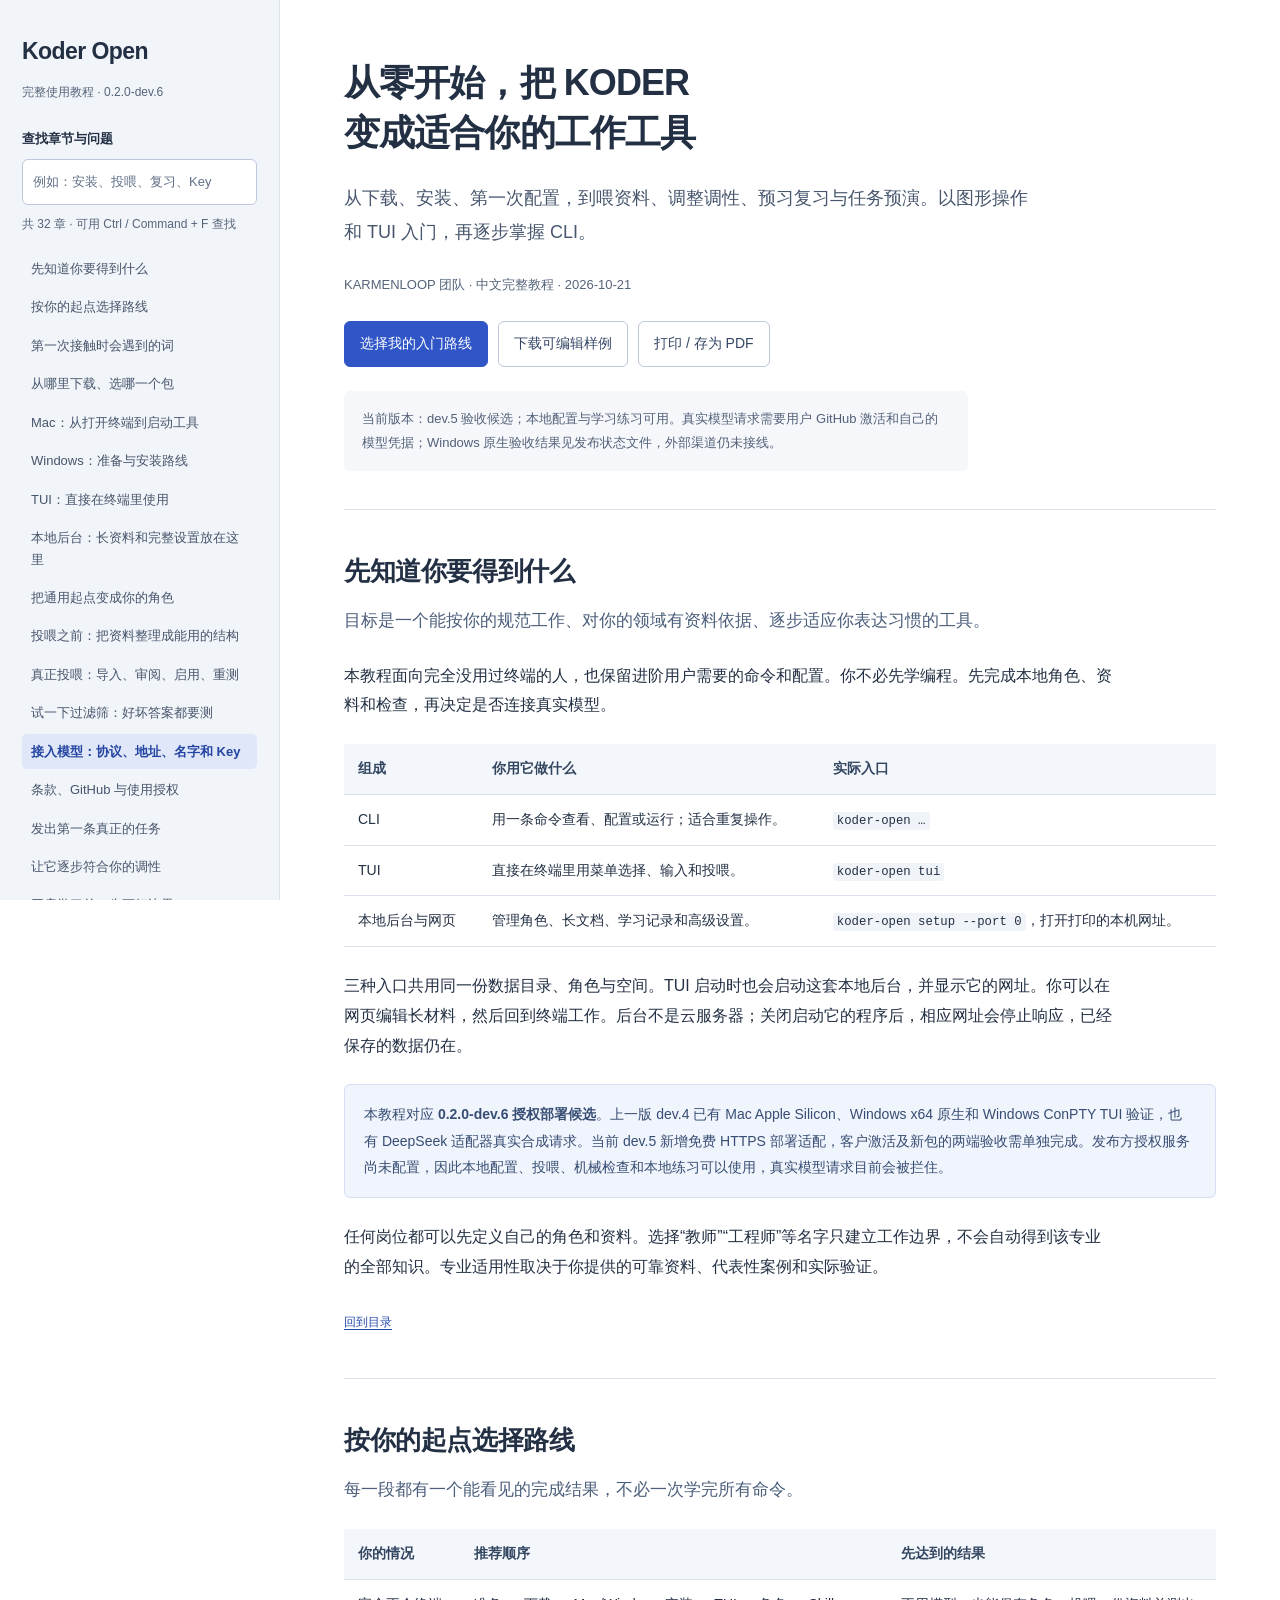
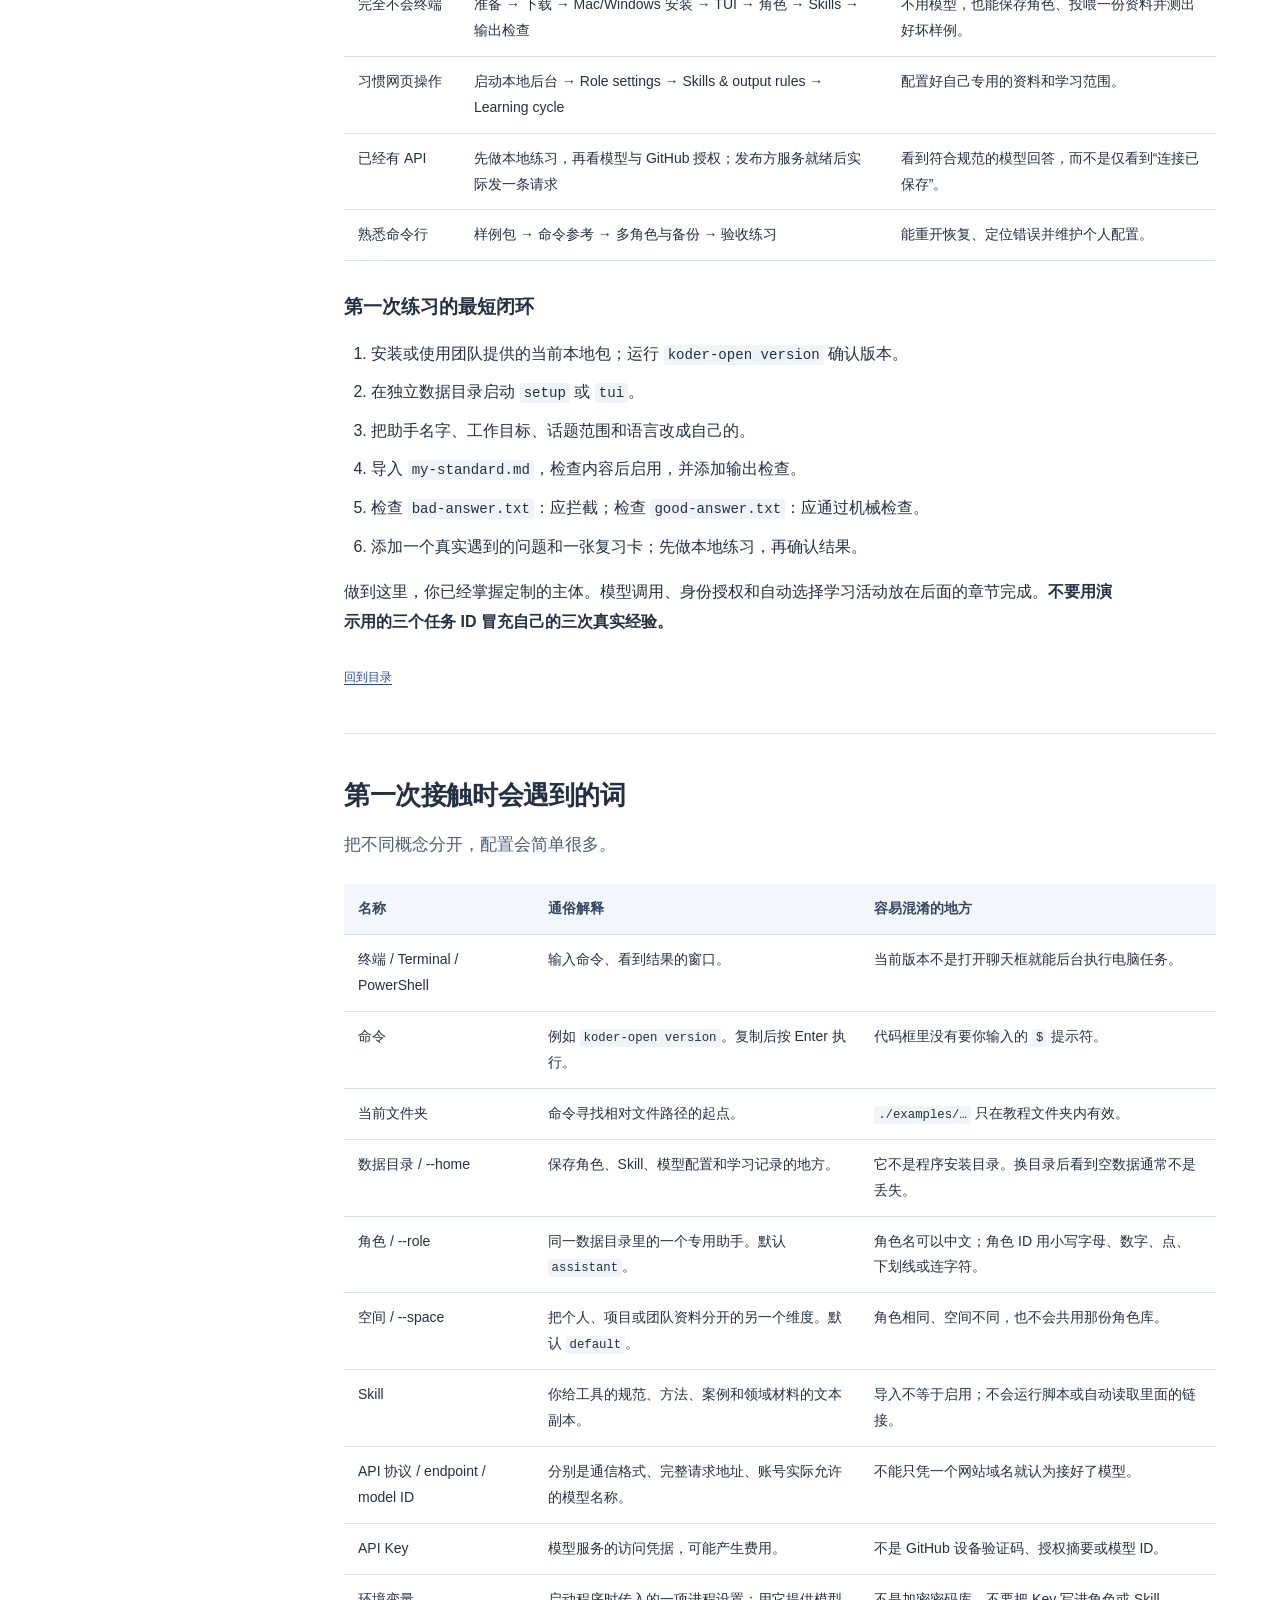
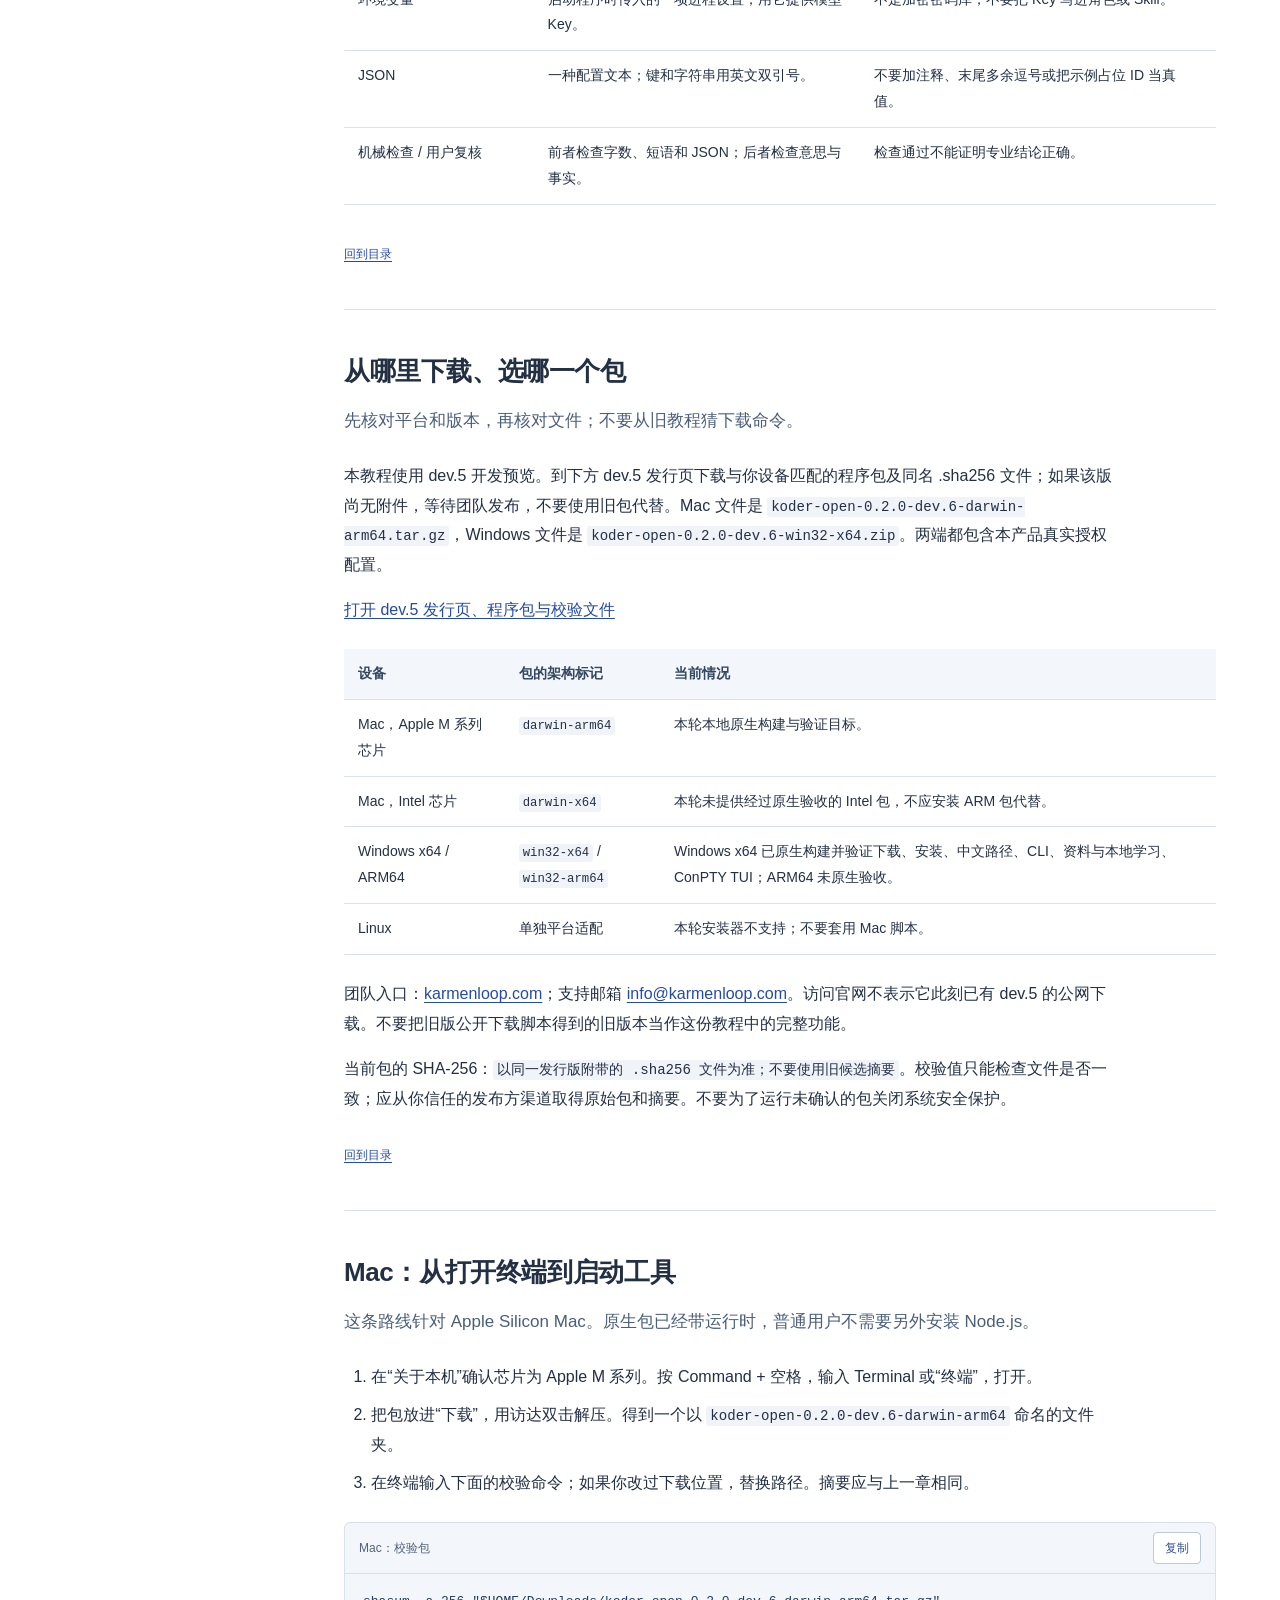
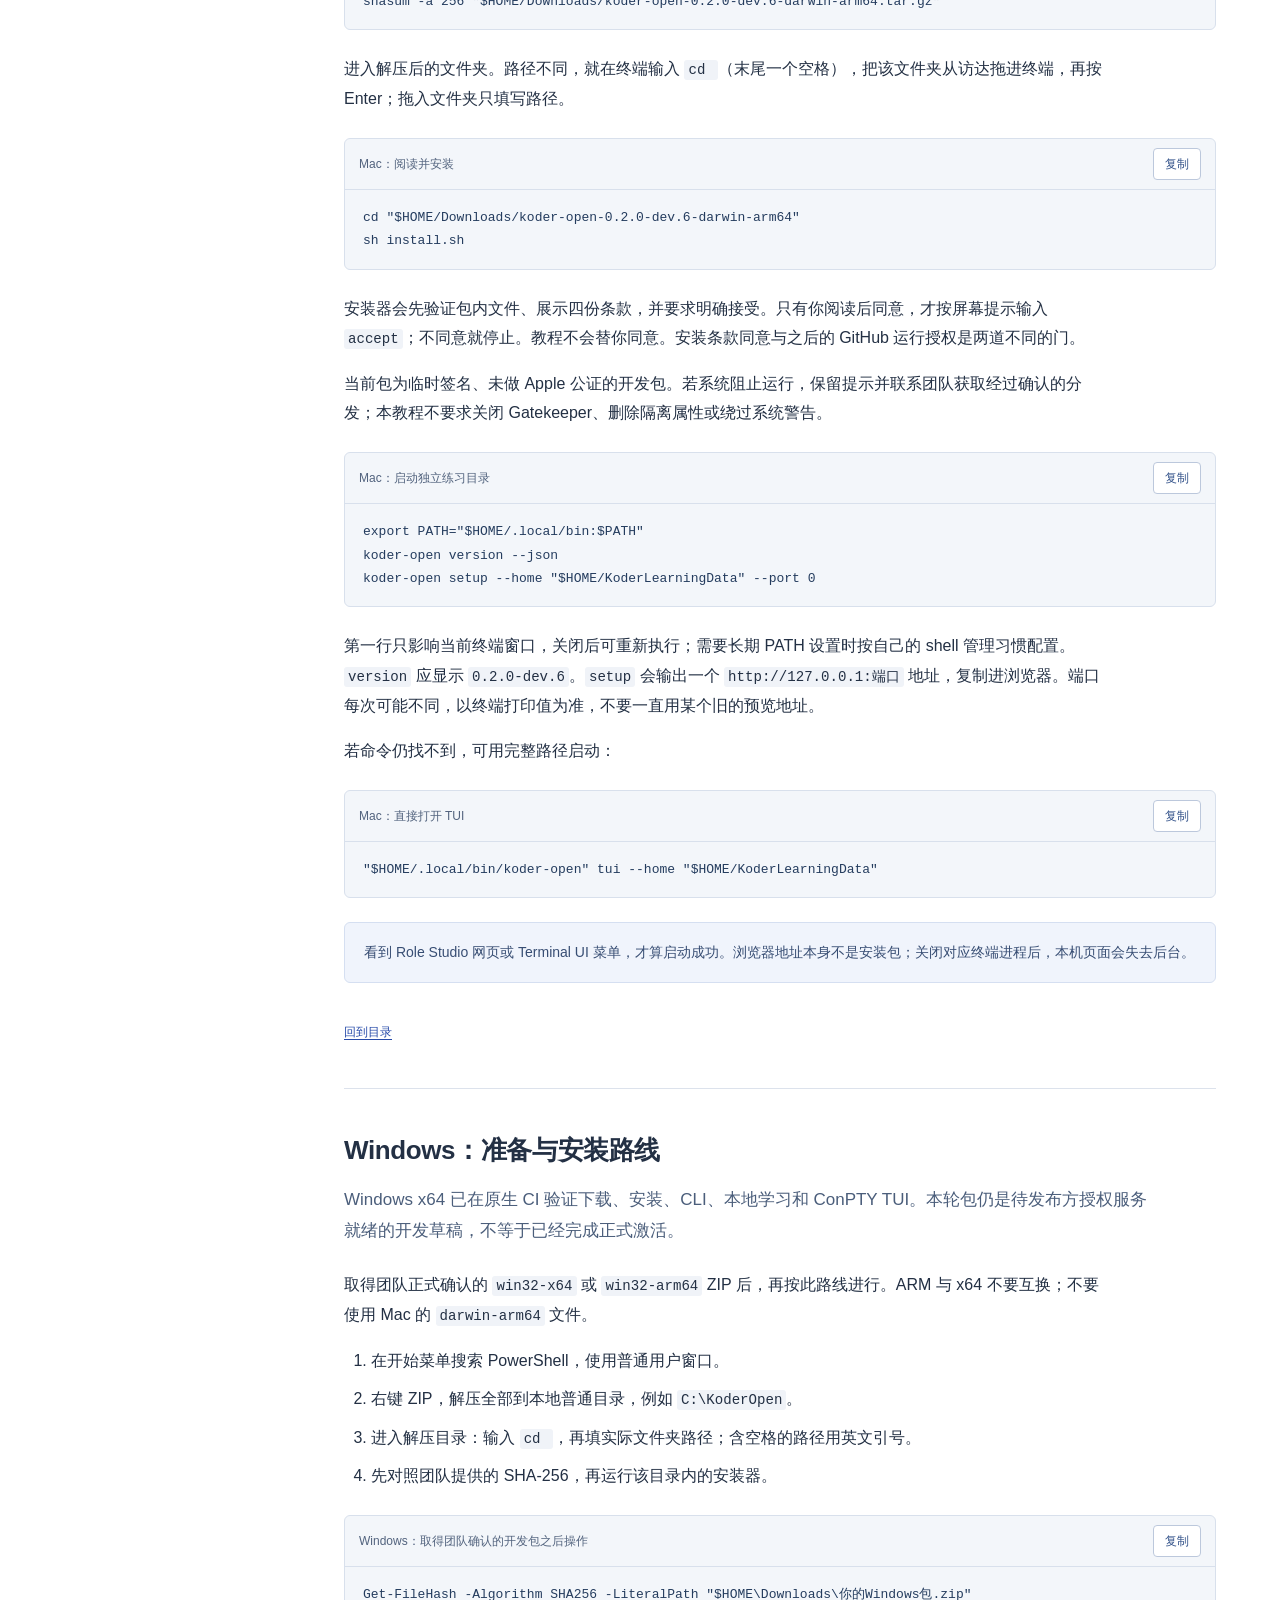
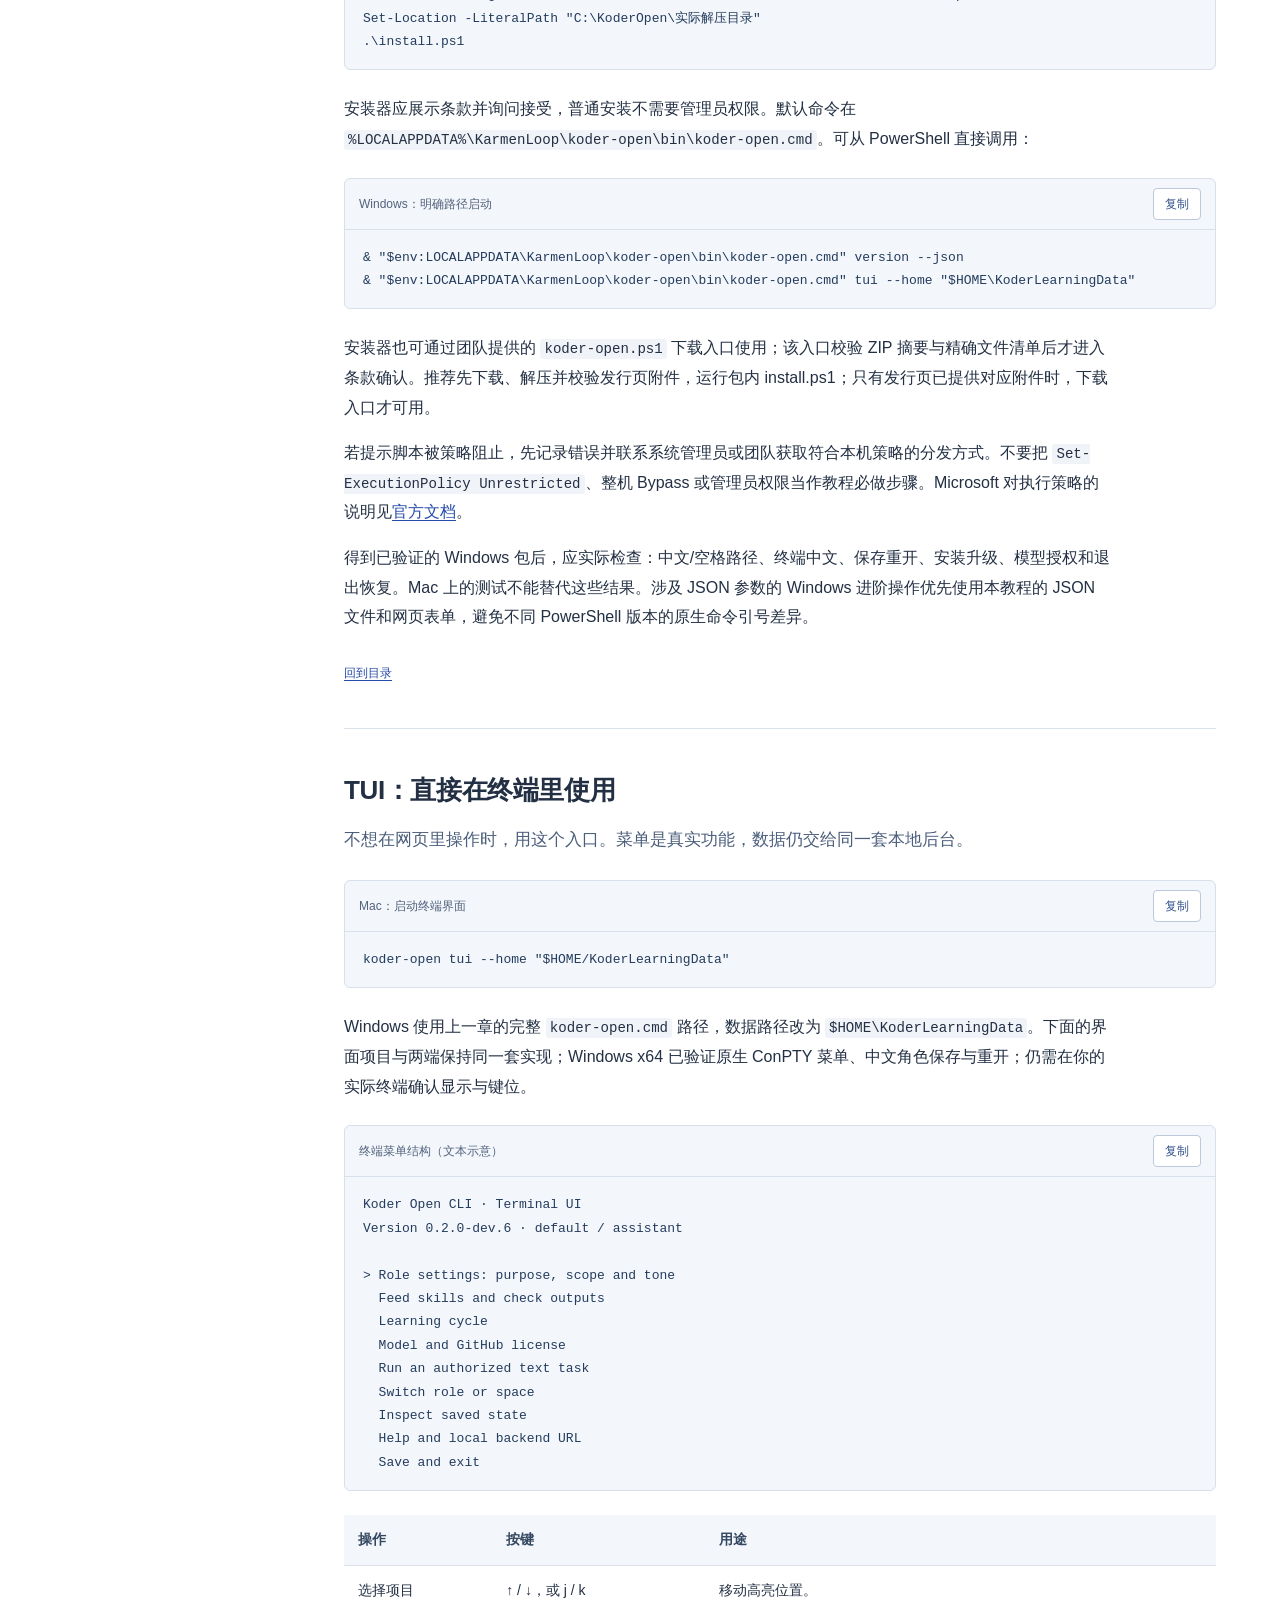
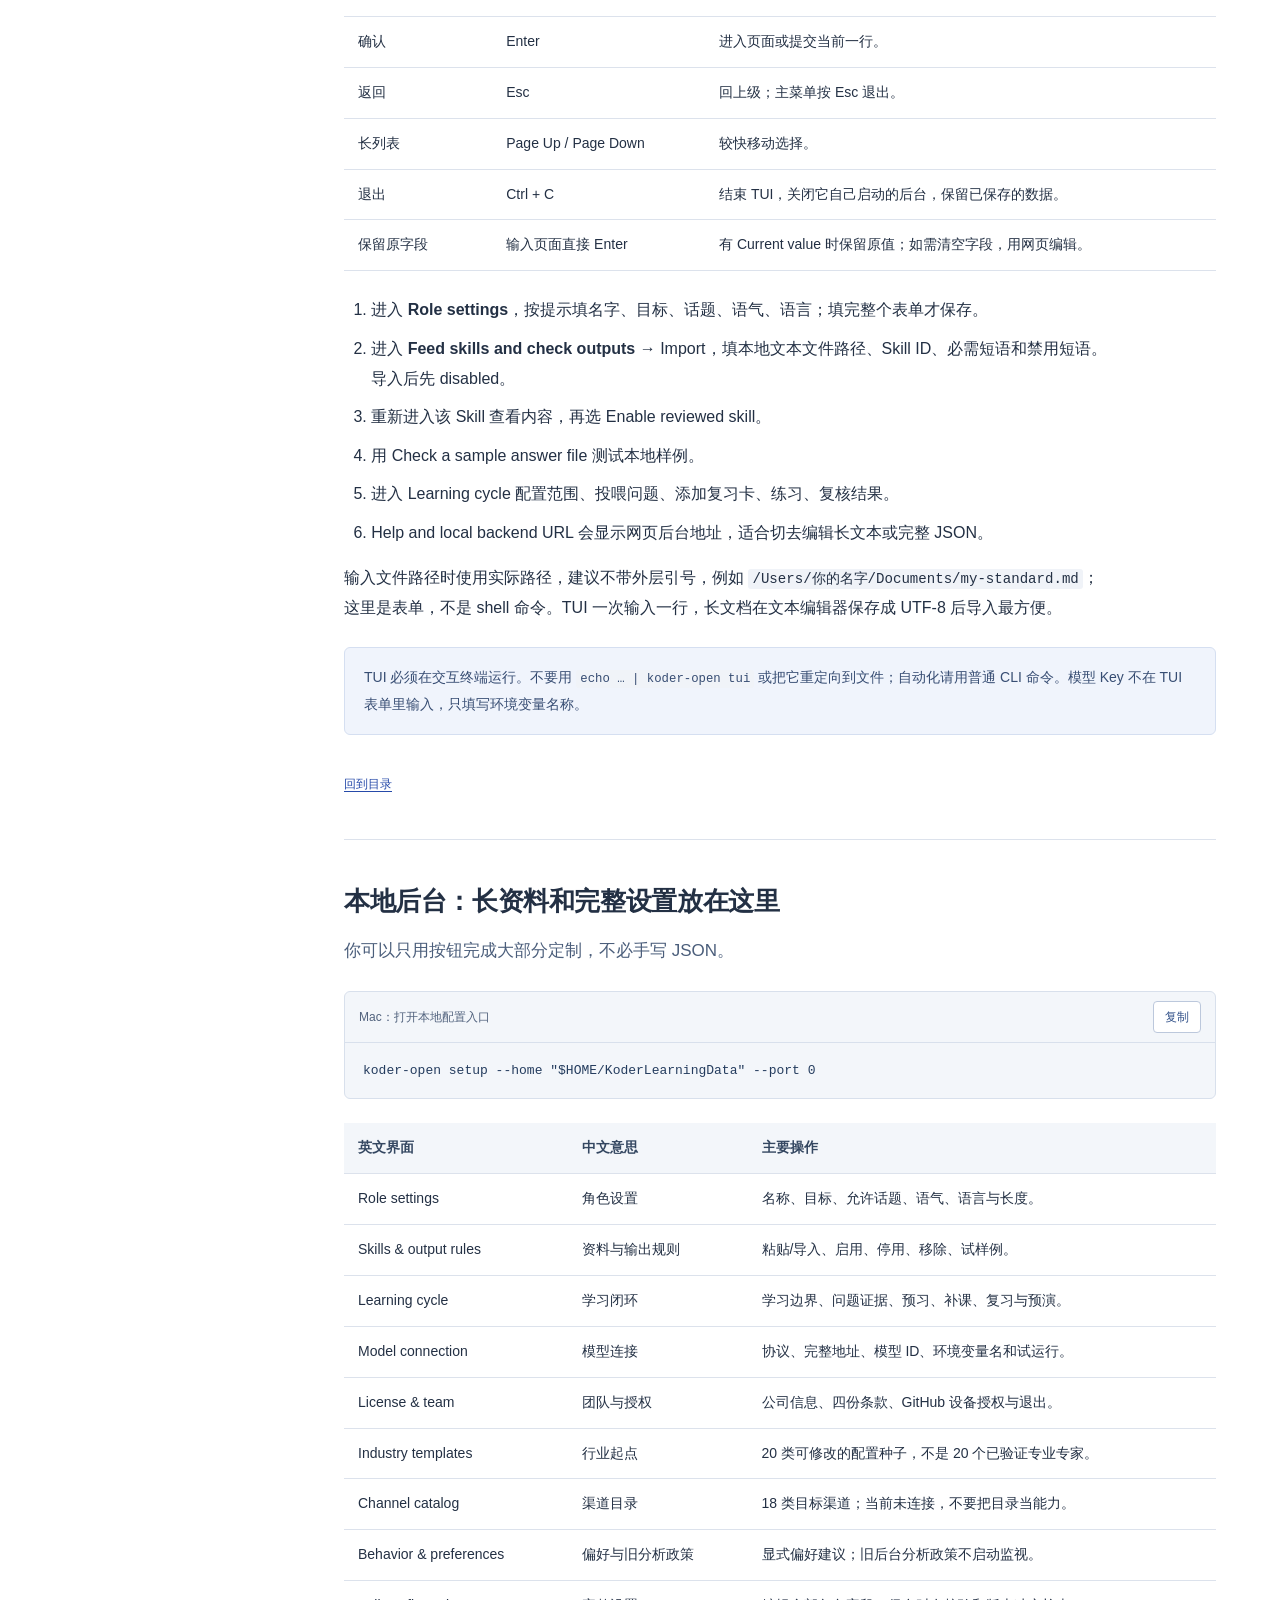
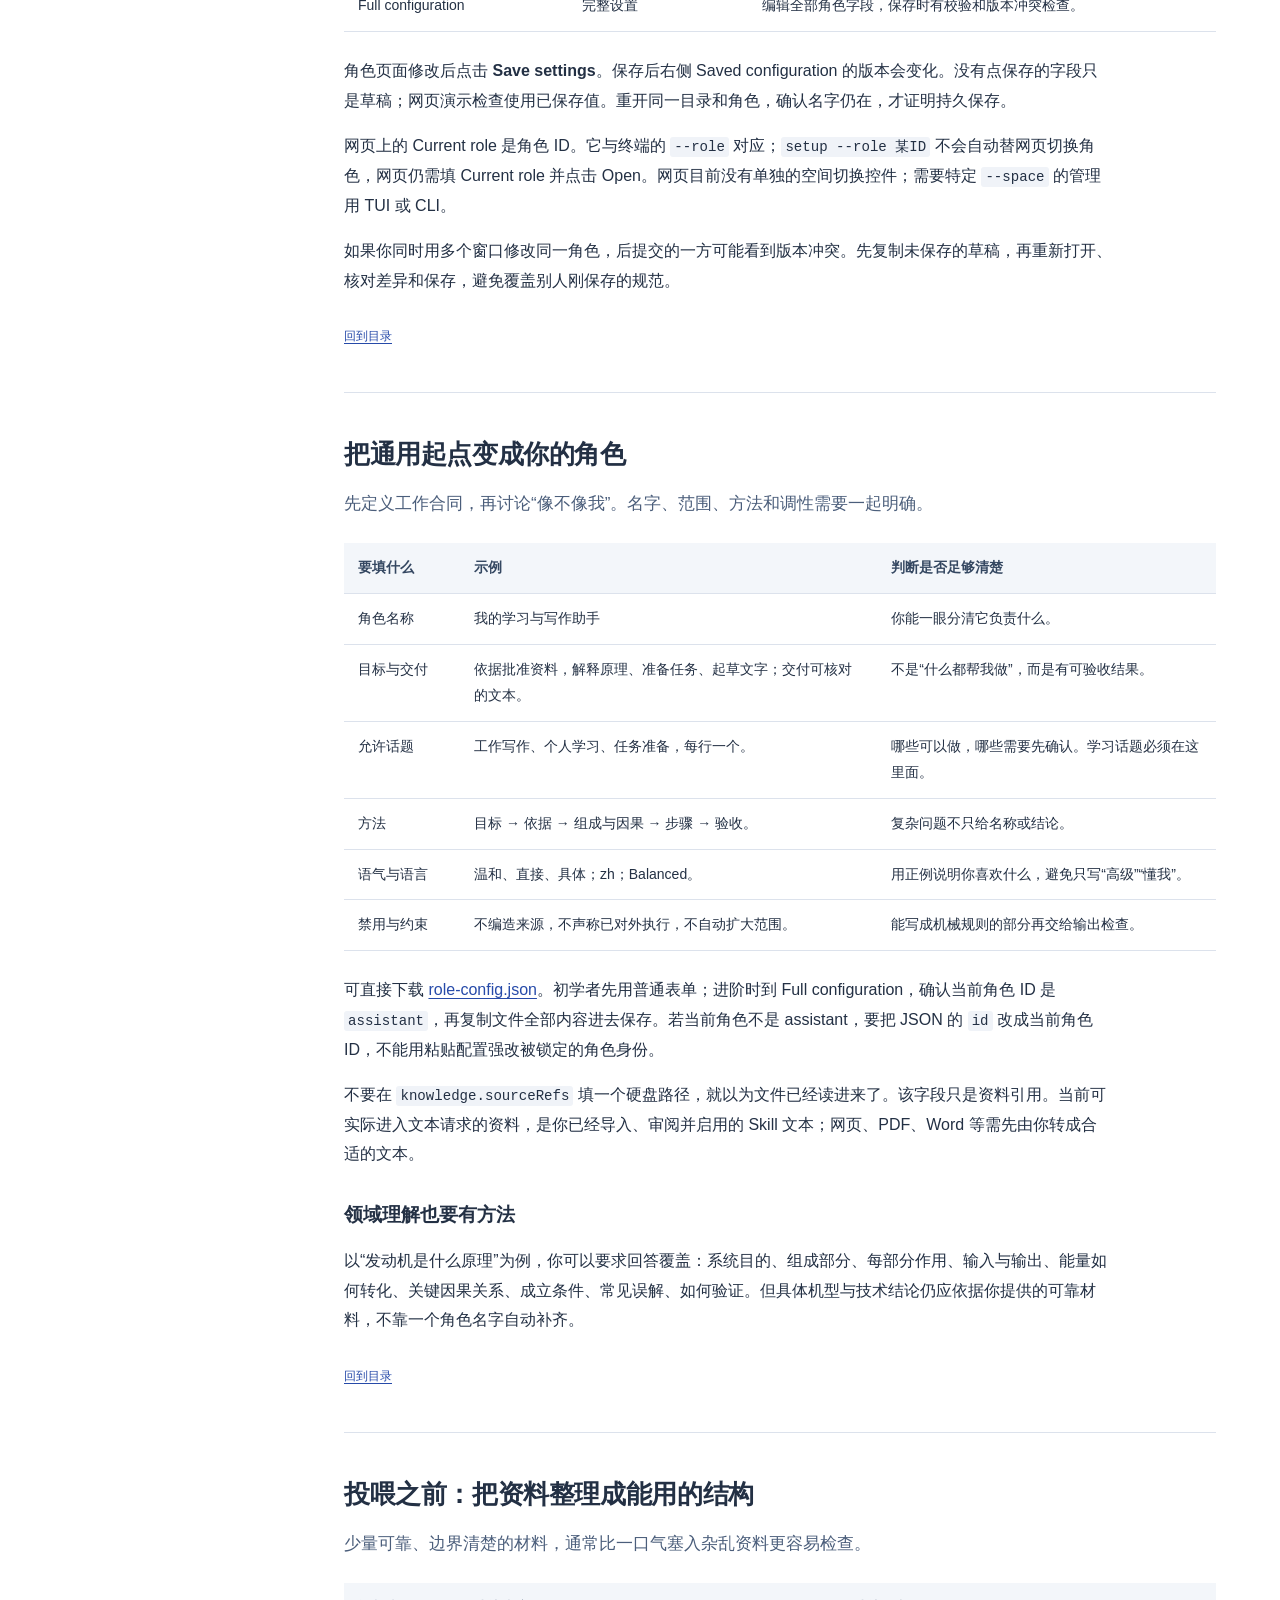
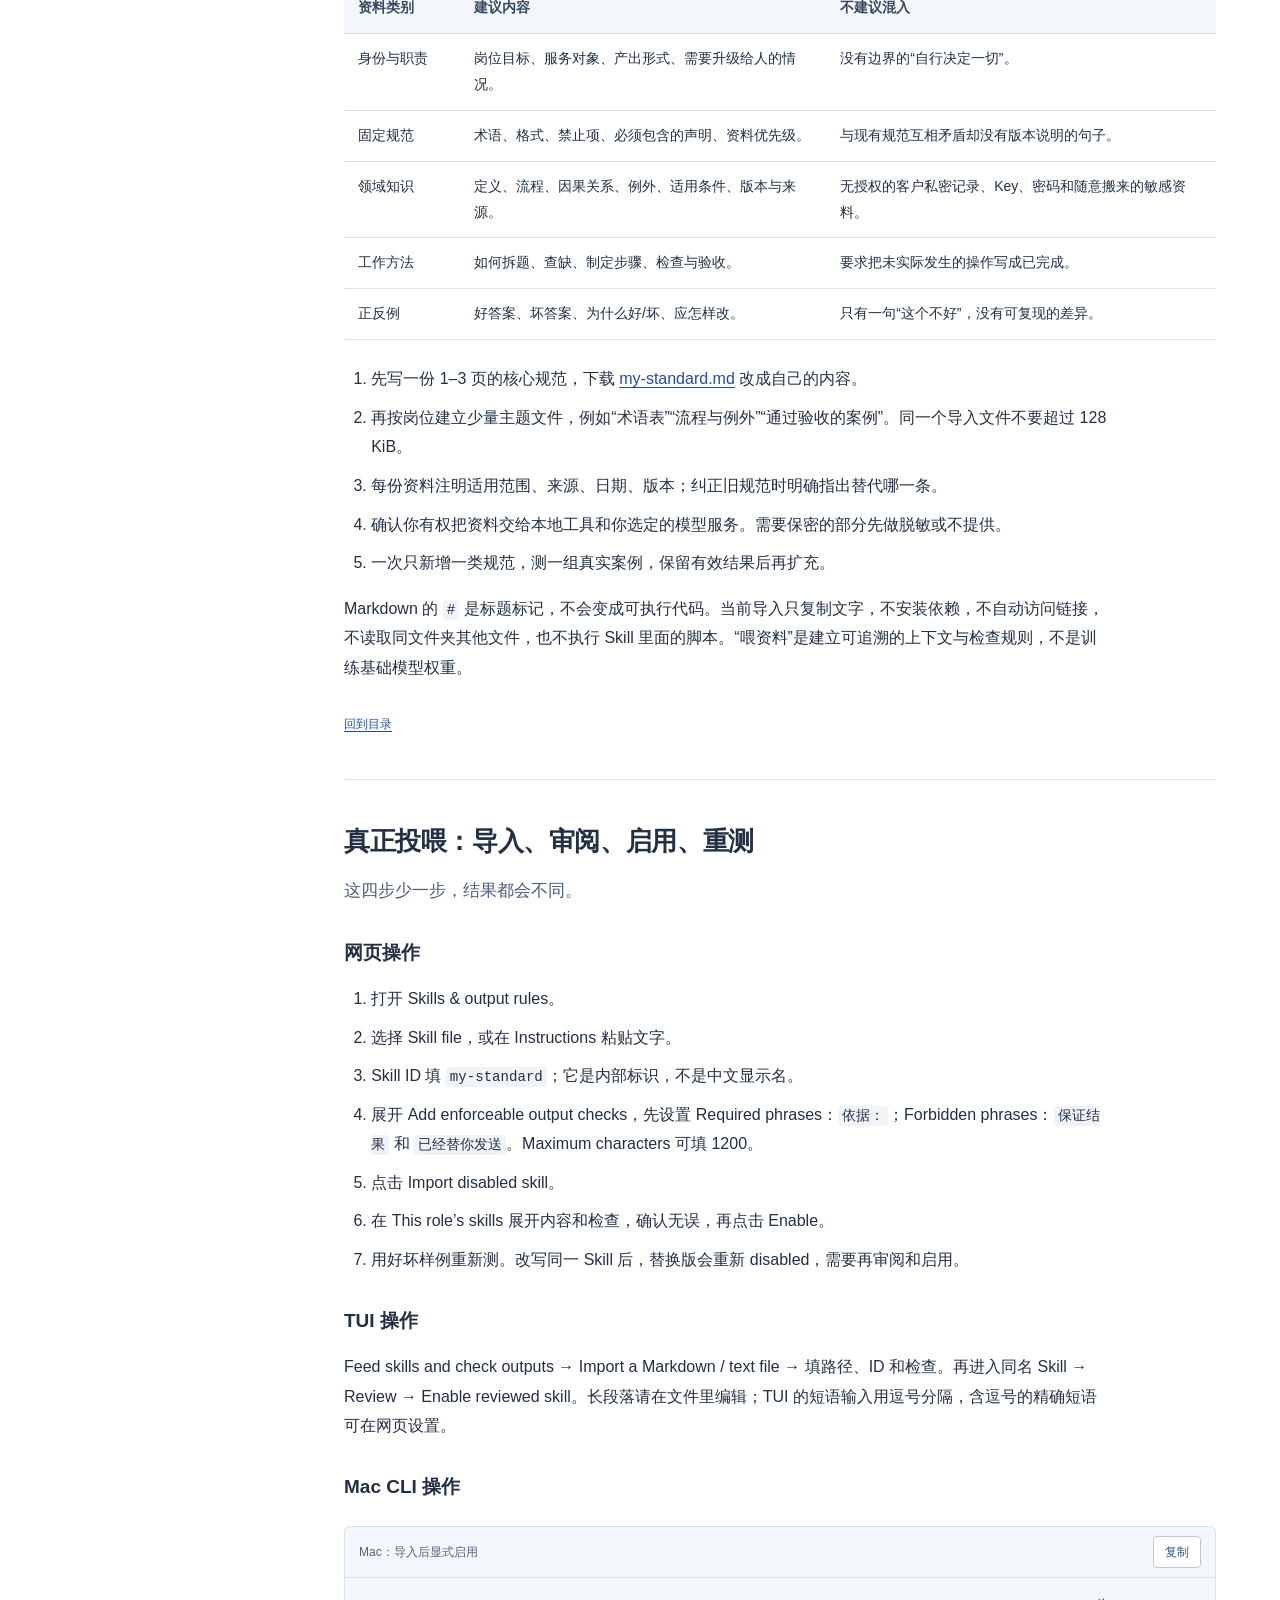
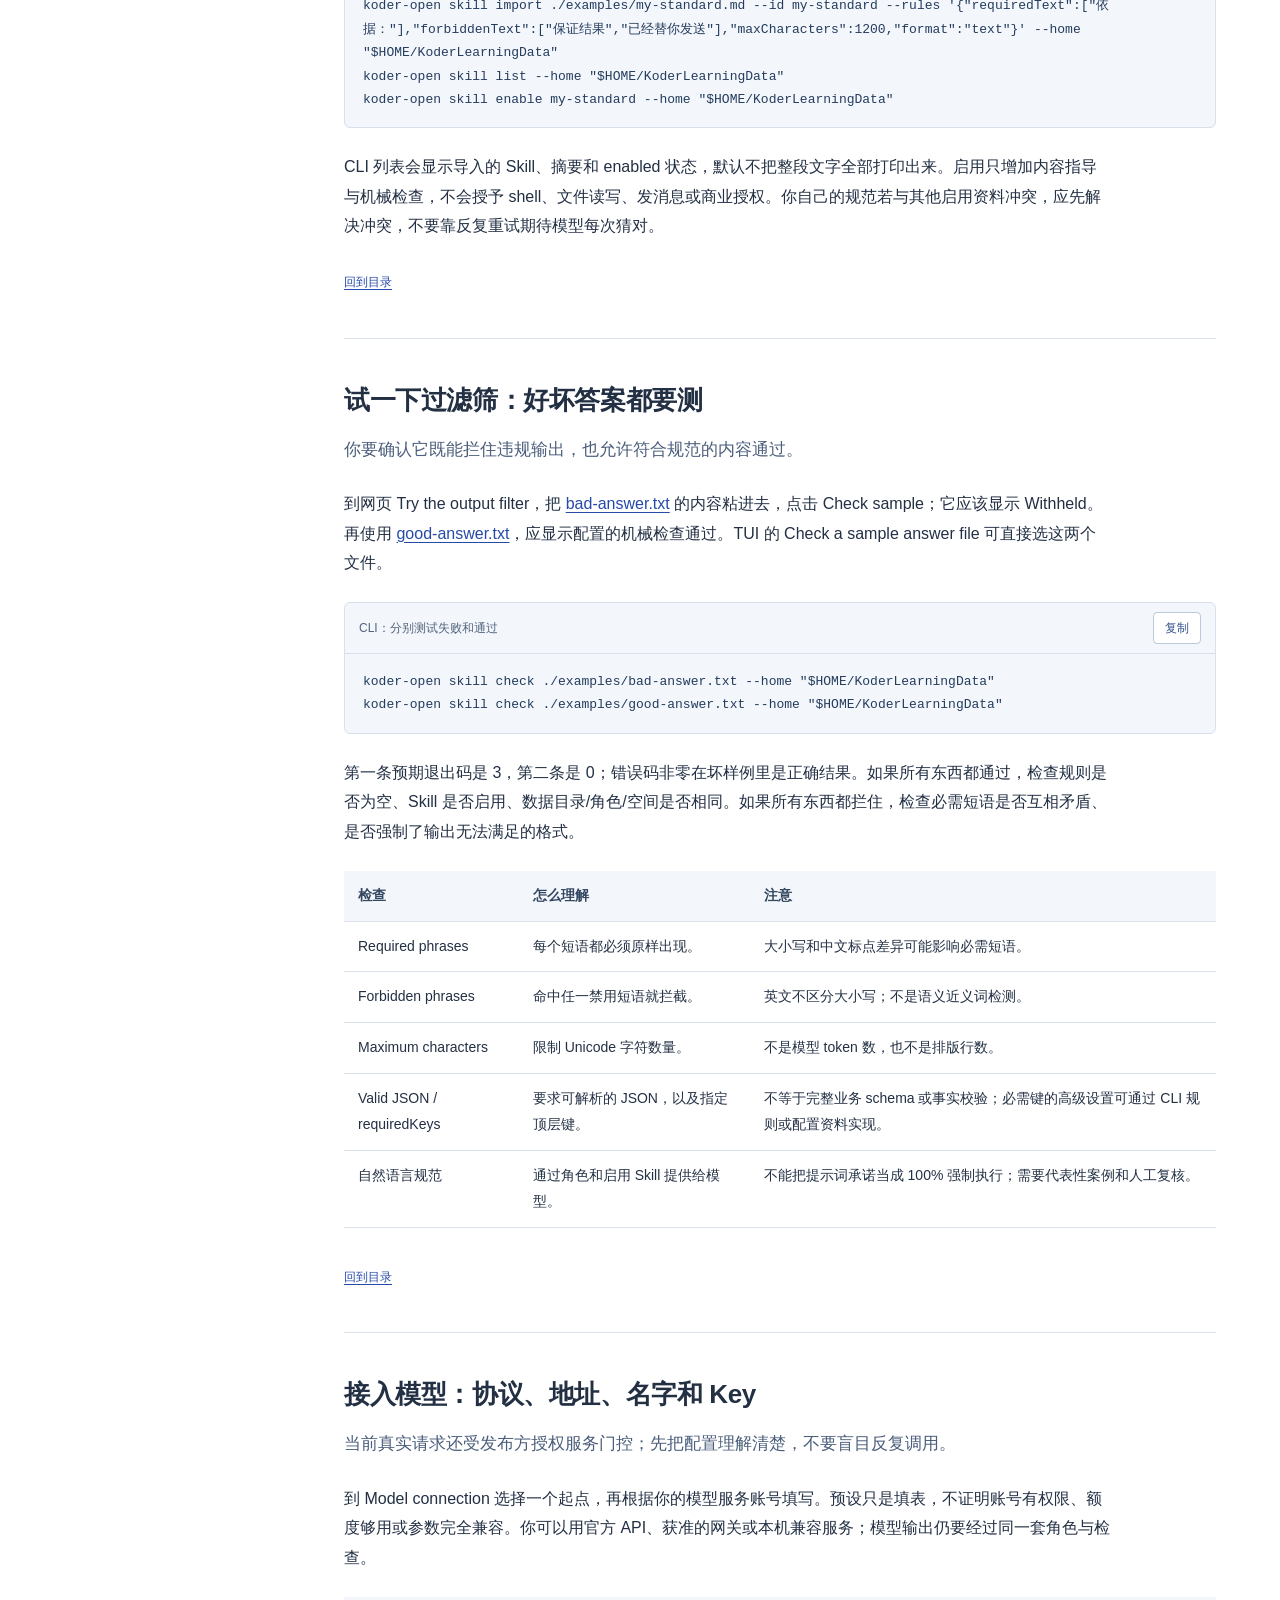
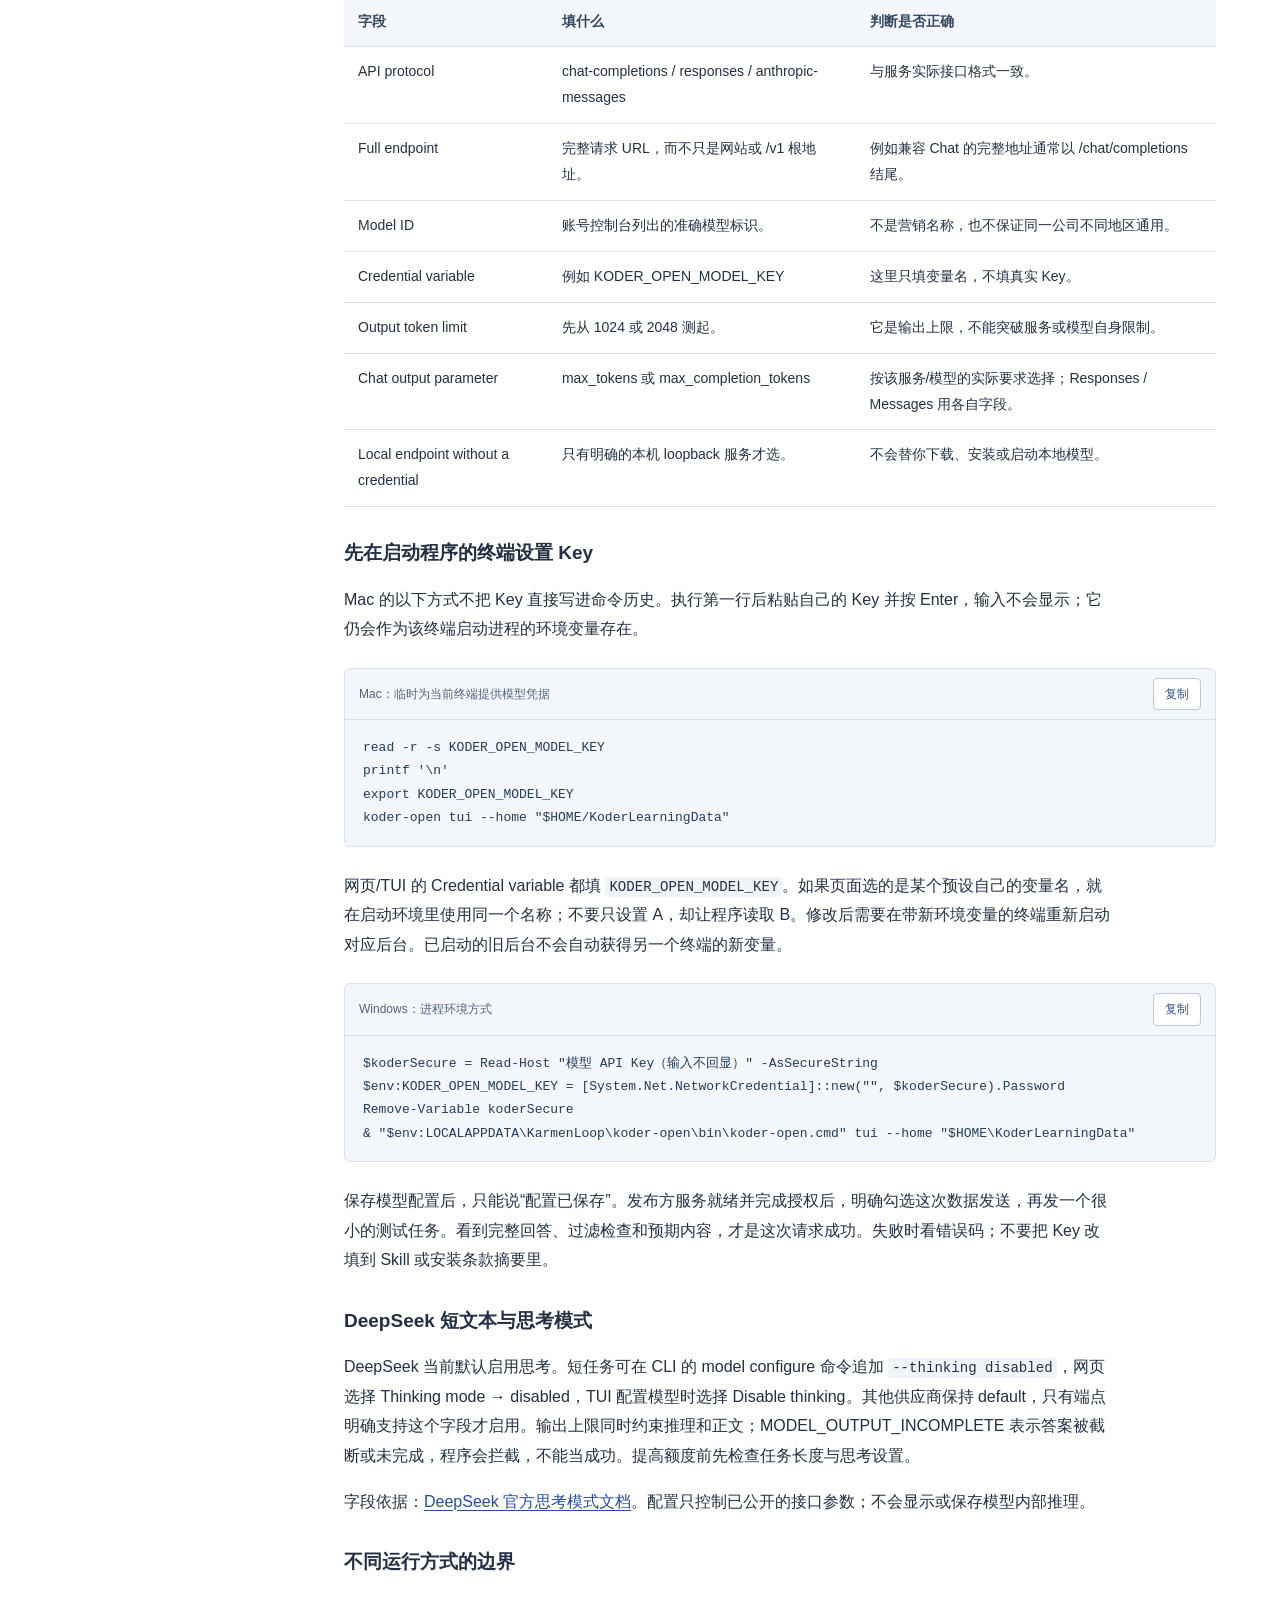
==== commit 17b6a02e: "Publish dev.6 canonical terms packages and platform verification" ====
--- a/docs/handbook/index.html
+++ b/docs/handbook/index.html
@@ -1,13 +1,13 @@
 <!doctype html>
 <html lang="zh-CN"><head><meta charset="utf-8"><meta name="viewport" content="width=device-width,initial-scale=1"><meta name="referrer" content="no-referrer"><title>KODER CLI 完整使用教程 · 从零到自己的专用助手</title><link rel="stylesheet" href="guide.css"><script src="guide.js" defer></script></head>
-<body><a class="skip" href="#main">跳到教程正文</a><div class="layout"><aside class="navigation" aria-label="教程目录"><a class="brand" href="#top">Koder Open</a><p>完整使用教程 · 0.2.0-dev.5</p><label for="search">查找章节与问题</label><input id="search" type="search" placeholder="例如：安装、投喂、复习、Key" autocomplete="off"><p id="search-status" role="status" aria-live="polite"></p><nav><a href="#start">先知道你要得到什么</a><a href="#route">按你的起点选择路线</a><a href="#terms">第一次接触时会遇到的词</a><a href="#download">从哪里下载、选哪一个包</a><a href="#mac">Mac：从打开终端到启动工具</a><a href="#windows">Windows：准备与安装路线</a><a href="#tui">TUI：直接在终端里使用</a><a href="#backend">本地后台：长资料和完整设置放在这里</a><a href="#role">把通用起点变成你的角色</a><a href="#materials">投喂之前：把资料整理成能用的结构</a><a href="#skills">真正投喂：导入、审阅、启用、重测</a><a href="#filter">试一下过滤筛：好坏答案都要测</a><a href="#model">接入模型：协议、地址、名字和 Key</a><a href="#authorization">条款、GitHub 与使用授权</a><a href="#first-task">发出第一条真正的任务</a><a href="#tone">让它逐步符合你的调性</a><a href="#learning-boundary">开启学习前，先画好边界</a><a href="#prestudy">预习：围绕反复问题和正在做的事情准备</a><a href="#review">复习：让正确方法能再次用出来</a><a href="#remediate">补课：从失败里找出具体缺口</a><a href="#rehearse">预演：提前准备下一步，仍然只做模拟</a><a href="#reuse">让被确认的学习成果参与日常回答</a><a href="#routine">每天怎样用：一个可持续的习惯</a><a href="#domains">不同岗位和领域，具体怎样改</a><a href="#mastery">怎样判断已经成为“适合我的 KODER”</a><a href="#commands">CLI 命令参考与源码入口</a><a href="#storage">多角色、备份、重开和恢复</a><a href="#maintenance">升级、回退与卸载</a><a href="#troubleshoot">遇到问题：按现象定位</a><a href="#finish">从入门到熟练：最后自检</a><a href="#publisher-hosting">发布方：建立免费 HTTPS 授权服务</a><a href="#files">样例文件、来源与版本记录</a></nav></aside><main id="main"><header id="top"><h1>从零开始，把 KODER<br>变成适合你的工作工具</h1><p class="intro">从下载、安装、第一次配置，到喂资料、调整调性、预习复习与任务预演。以图形操作和 TUI 入门，再逐步掌握 CLI。</p><p class="version">KARMENLOOP 团队 · 中文完整教程 · 2026-10-21</p><div class="actions"><a class="button primary" href="#route">选择我的入门路线</a><a class="button" href="examples.zip" download>下载可编辑样例</a><button id="print" type="button" class="button">打印 / 存为 PDF</button></div><p class="scope">当前版本：dev.5 验收候选；本地配置与学习练习可用。真实模型请求需要用户 GitHub 激活和自己的模型凭据；Windows 原生验收结果见发布状态文件，外部渠道仍未接线。</p><details class="mobile-toc"><summary>展开完整目录</summary><nav><a href="#start">先知道你要得到什么</a><a href="#route">按你的起点选择路线</a><a href="#terms">第一次接触时会遇到的词</a><a href="#download">从哪里下载、选哪一个包</a><a href="#mac">Mac：从打开终端到启动工具</a><a href="#windows">Windows：准备与安装路线</a><a href="#tui">TUI：直接在终端里使用</a><a href="#backend">本地后台：长资料和完整设置放在这里</a><a href="#role">把通用起点变成你的角色</a><a href="#materials">投喂之前：把资料整理成能用的结构</a><a href="#skills">真正投喂：导入、审阅、启用、重测</a><a href="#filter">试一下过滤筛：好坏答案都要测</a><a href="#model">接入模型：协议、地址、名字和 Key</a><a href="#authorization">条款、GitHub 与使用授权</a><a href="#first-task">发出第一条真正的任务</a><a href="#tone">让它逐步符合你的调性</a><a href="#learning-boundary">开启学习前，先画好边界</a><a href="#prestudy">预习：围绕反复问题和正在做的事情准备</a><a href="#review">复习：让正确方法能再次用出来</a><a href="#remediate">补课：从失败里找出具体缺口</a><a href="#rehearse">预演：提前准备下一步，仍然只做模拟</a><a href="#reuse">让被确认的学习成果参与日常回答</a><a href="#routine">每天怎样用：一个可持续的习惯</a><a href="#domains">不同岗位和领域，具体怎样改</a><a href="#mastery">怎样判断已经成为“适合我的 KODER”</a><a href="#commands">CLI 命令参考与源码入口</a><a href="#storage">多角色、备份、重开和恢复</a><a href="#maintenance">升级、回退与卸载</a><a href="#troubleshoot">遇到问题：按现象定位</a><a href="#finish">从入门到熟练：最后自检</a><a href="#publisher-hosting">发布方：建立免费 HTTPS 授权服务</a><a href="#files">样例文件、来源与版本记录</a></nav></details></header><p id="empty" hidden>没有找到匹配章节。试试“安装”“Skill”“复习”或错误码。</p><section id="start" data-chapter><h2>先知道你要得到什么</h2><p class="lead">目标是一个能按你的规范工作、对你的领域有资料依据、逐步适应你表达习惯的工具。</p><p>本教程面向完全没用过终端的人，也保留进阶用户需要的命令和配置。你不必先学编程。先完成本地角色、资料和检查，再决定是否连接真实模型。</p><div class="table-wrap"><table><thead><tr><th scope="col">组成</th><th scope="col">你用它做什么</th><th scope="col">实际入口</th></tr></thead><tbody><tr><td>CLI</td><td>用一条命令查看、配置或运行；适合重复操作。</td><td><code>koder-open …</code></td></tr><tr><td>TUI</td><td>直接在终端里用菜单选择、输入和投喂。</td><td><code>koder-open tui</code></td></tr><tr><td>本地后台与网页</td><td>管理角色、长文档、学习记录和高级设置。</td><td><code>koder-open setup --port 0</code>，打开打印的本机网址。</td></tr></tbody></table></div><p>三种入口共用同一份数据目录、角色与空间。TUI 启动时也会启动这套本地后台，并显示它的网址。你可以在网页编辑长材料，然后回到终端工作。后台不是云服务器；关闭启动它的程序后，相应网址会停止响应，已经保存的数据仍在。</p><aside class="note">本教程对应 <strong>0.2.0-dev.5 授权部署候选</strong>。上一版 dev.4 已有 Mac Apple Silicon、Windows x64 原生和 Windows ConPTY TUI 验证，也有 DeepSeek 适配器真实合成请求。当前 dev.5 新增免费 HTTPS 部署适配，客户激活及新包的两端验收需单独完成。发布方授权服务尚未配置，因此本地配置、投喂、机械检查和本地练习可以使用，真实模型请求目前会被拦住。</aside><p>任何岗位都可以先定义自己的角色和资料。选择“教师”“工程师”等名字只建立工作边界，不会自动得到该专业的全部知识。专业适用性取决于你提供的可靠资料、代表性案例和实际验证。</p><a class="back-top" href="#top">回到目录</a></section><section id="route" data-chapter><h2>按你的起点选择路线</h2><p class="lead">每一段都有一个能看见的完成结果，不必一次学完所有命令。</p><div class="table-wrap"><table><thead><tr><th scope="col">你的情况</th><th scope="col">推荐顺序</th><th scope="col">先达到的结果</th></tr></thead><tbody><tr><td>完全不会终端</td><td>准备 → 下载 → Mac/Windows 安装 → TUI → 角色 → Skills → 输出检查</td><td>不用模型，也能保存角色、投喂一份资料并测出好坏样例。</td></tr><tr><td>习惯网页操作</td><td>启动本地后台 → Role settings → Skills & output rules → Learning cycle</td><td>配置好自己专用的资料和学习范围。</td></tr><tr><td>已经有 API</td><td>先做本地练习，再看模型与 GitHub 授权；发布方服务就绪后实际发一条请求</td><td>看到符合规范的模型回答，而不是仅看到“连接已保存”。</td></tr><tr><td>熟悉命令行</td><td>样例包 → 命令参考 → 多角色与备份 → 验收练习</td><td>能重开恢复、定位错误并维护个人配置。</td></tr></tbody></table></div><h3>第一次练习的最短闭环</h3><ol><li>安装或使用团队提供的当前本地包；运行 <code>koder-open version</code> 确认版本。</li><li>在独立数据目录启动 <code>setup</code> 或 <code>tui</code>。</li><li>把助手名字、工作目标、话题范围和语言改成自己的。</li><li>导入 <code>my-standard.md</code>，检查内容后启用，并添加输出检查。</li><li>检查 <code>bad-answer.txt</code>：应拦截；检查 <code>good-answer.txt</code>：应通过机械检查。</li><li>添加一个真实遇到的问题和一张复习卡；先做本地练习，再确认结果。</li></ol><p>做到这里，你已经掌握定制的主体。模型调用、身份授权和自动选择学习活动放在后面的章节完成。<strong>不要用演示用的三个任务 ID 冒充自己的三次真实经验。</strong></p><a class="back-top" href="#top">回到目录</a></section><section id="terms" data-chapter><h2>第一次接触时会遇到的词</h2><p class="lead">把不同概念分开，配置会简单很多。</p><div class="table-wrap"><table><thead><tr><th scope="col">名称</th><th scope="col">通俗解释</th><th scope="col">容易混淆的地方</th></tr></thead><tbody><tr><td>终端 / Terminal / PowerShell</td><td>输入命令、看到结果的窗口。</td><td>当前版本不是打开聊天框就能后台执行电脑任务。</td></tr><tr><td>命令</td><td>例如 <code>koder-open version</code>。复制后按 Enter 执行。</td><td>代码框里没有要你输入的 <code>$</code> 提示符。</td></tr><tr><td>当前文件夹</td><td>命令寻找相对文件路径的起点。</td><td><code>./examples/…</code> 只在教程文件夹内有效。</td></tr><tr><td>数据目录 / --home</td><td>保存角色、Skill、模型配置和学习记录的地方。</td><td>它不是程序安装目录。换目录后看到空数据通常不是丢失。</td></tr><tr><td>角色 / --role</td><td>同一数据目录里的一个专用助手。默认 <code>assistant</code>。</td><td>角色名可以中文；角色 ID 用小写字母、数字、点、下划线或连字符。</td></tr><tr><td>空间 / --space</td><td>把个人、项目或团队资料分开的另一个维度。默认 <code>default</code>。</td><td>角色相同、空间不同，也不会共用那份角色库。</td></tr><tr><td>Skill</td><td>你给工具的规范、方法、案例和领域材料的文本副本。</td><td>导入不等于启用；不会运行脚本或自动读取里面的链接。</td></tr><tr><td>API 协议 / endpoint / model ID</td><td>分别是通信格式、完整请求地址、账号实际允许的模型名称。</td><td>不能只凭一个网站域名就认为接好了模型。</td></tr><tr><td>API Key</td><td>模型服务的访问凭据，可能产生费用。</td><td>不是 GitHub 设备验证码、授权摘要或模型 ID。</td></tr><tr><td>环境变量</td><td>启动程序时传入的一项进程设置；用它提供模型 Key。</td><td>不是加密密码库，不要把 Key 写进角色或 Skill。</td></tr><tr><td>JSON</td><td>一种配置文本；键和字符串用英文双引号。</td><td>不要加注释、末尾多余逗号或把示例占位 ID 当真值。</td></tr><tr><td>机械检查 / 用户复核</td><td>前者检查字数、短语和 JSON；后者检查意思与事实。</td><td>检查通过不能证明专业结论正确。</td></tr></tbody></table></div><a class="back-top" href="#top">回到目录</a></section><section id="download" data-chapter><h2>从哪里下载、选哪一个包</h2><p class="lead">先核对平台和版本，再核对文件；不要从旧教程猜下载命令。</p><p>本教程使用 dev.5 开发预览。到下方 dev.5 发行页下载与你设备匹配的程序包及同名 .sha256 文件；如果该版尚无附件，等待团队发布，不要使用旧包代替。Mac 文件是 <code>koder-open-0.2.0-dev.5-darwin-arm64.tar.gz</code>，Windows 文件是 <code>koder-open-0.2.0-dev.5-win32-x64.zip</code>。两端都包含本产品真实授权配置。</p><p><a class="live-download" href="https://github.com/KarmenLoop/koder-open-cli/releases/tag/v0.2.0-dev.5">打开 dev.5 发行页、程序包与校验文件</a><span class="offline-download">离线手册不内含 CLI 程序包；请使用会话中的包文件或联系团队。</span></p><div class="table-wrap"><table><thead><tr><th scope="col">设备</th><th scope="col">包的架构标记</th><th scope="col">当前情况</th></tr></thead><tbody><tr><td>Mac，Apple M 系列芯片</td><td><code>darwin-arm64</code></td><td>本轮本地原生构建与验证目标。</td></tr><tr><td>Mac，Intel 芯片</td><td><code>darwin-x64</code></td><td>本轮未提供经过原生验收的 Intel 包，不应安装 ARM 包代替。</td></tr><tr><td>Windows x64 / ARM64</td><td><code>win32-x64</code> / <code>win32-arm64</code></td><td>Windows x64 已原生构建并验证下载、安装、中文路径、CLI、资料与本地学习、ConPTY TUI；ARM64 未原生验收。</td></tr><tr><td>Linux</td><td>单独平台适配</td><td>本轮安装器不支持；不要套用 Mac 脚本。</td></tr></tbody></table></div><p>团队入口：<a href="https://karmenloop.com" target="_blank" rel="noreferrer">karmenloop.com</a>；支持邮箱 <a href="mailto:info@karmenloop.com">info@karmenloop.com</a>。访问官网不表示它此刻已有 dev.5 的公网下载。不要把旧版公开下载脚本得到的旧版本当作这份教程中的完整功能。</p><p>当前包的 SHA-256：<code id="artifact-hash">以同一发行版附带的 .sha256 文件为准；不要使用旧候选摘要</code>。校验值只能检查文件是否一致；应从你信任的发布方渠道取得原始包和摘要。不要为了运行未确认的包关闭系统安全保护。</p><a class="back-top" href="#top">回到目录</a></section><section id="mac" data-chapter><h2>Mac：从打开终端到启动工具</h2><p class="lead">这条路线针对 Apple Silicon Mac。原生包已经带运行时，普通用户不需要另外安装 Node.js。</p><ol><li>在“关于本机”确认芯片为 Apple M 系列。按 Command + 空格，输入 Terminal 或“终端”，打开。</li><li>把包放进“下载”，用访达双击解压。得到一个以 <code>koder-open-0.2.0-dev.5-darwin-arm64</code> 命名的文件夹。</li><li>在终端输入下面的校验命令；如果你改过下载位置，替换路径。摘要应与上一章相同。</li></ol><div class="code-block"><div class="code-label">Mac：校验包<button type="button" class="copy">复制</button></div><pre><code>shasum -a 256 &quot;$HOME/Downloads/koder-open-0.2.0-dev.5-darwin-arm64.tar.gz&quot;</code></pre></div><p>进入解压后的文件夹。路径不同，就在终端输入 <code>cd </code>（末尾一个空格），把该文件夹从访达拖进终端，再按 Enter；拖入文件夹只填写路径。</p><div class="code-block"><div class="code-label">Mac：阅读并安装<button type="button" class="copy">复制</button></div><pre><code>cd &quot;$HOME/Downloads/koder-open-0.2.0-dev.5-darwin-arm64&quot;
+<body><a class="skip" href="#main">跳到教程正文</a><div class="layout"><aside class="navigation" aria-label="教程目录"><a class="brand" href="#top">Koder Open</a><p>完整使用教程 · 0.2.0-dev.6</p><label for="search">查找章节与问题</label><input id="search" type="search" placeholder="例如：安装、投喂、复习、Key" autocomplete="off"><p id="search-status" role="status" aria-live="polite"></p><nav><a href="#start">先知道你要得到什么</a><a href="#route">按你的起点选择路线</a><a href="#terms">第一次接触时会遇到的词</a><a href="#download">从哪里下载、选哪一个包</a><a href="#mac">Mac：从打开终端到启动工具</a><a href="#windows">Windows：准备与安装路线</a><a href="#tui">TUI：直接在终端里使用</a><a href="#backend">本地后台：长资料和完整设置放在这里</a><a href="#role">把通用起点变成你的角色</a><a href="#materials">投喂之前：把资料整理成能用的结构</a><a href="#skills">真正投喂：导入、审阅、启用、重测</a><a href="#filter">试一下过滤筛：好坏答案都要测</a><a href="#model">接入模型：协议、地址、名字和 Key</a><a href="#authorization">条款、GitHub 与使用授权</a><a href="#first-task">发出第一条真正的任务</a><a href="#tone">让它逐步符合你的调性</a><a href="#learning-boundary">开启学习前，先画好边界</a><a href="#prestudy">预习：围绕反复问题和正在做的事情准备</a><a href="#review">复习：让正确方法能再次用出来</a><a href="#remediate">补课：从失败里找出具体缺口</a><a href="#rehearse">预演：提前准备下一步，仍然只做模拟</a><a href="#reuse">让被确认的学习成果参与日常回答</a><a href="#routine">每天怎样用：一个可持续的习惯</a><a href="#domains">不同岗位和领域，具体怎样改</a><a href="#mastery">怎样判断已经成为“适合我的 KODER”</a><a href="#commands">CLI 命令参考与源码入口</a><a href="#storage">多角色、备份、重开和恢复</a><a href="#maintenance">升级、回退与卸载</a><a href="#troubleshoot">遇到问题：按现象定位</a><a href="#finish">从入门到熟练：最后自检</a><a href="#publisher-hosting">发布方：建立免费 HTTPS 授权服务</a><a href="#files">样例文件、来源与版本记录</a></nav></aside><main id="main"><header id="top"><h1>从零开始，把 KODER<br>变成适合你的工作工具</h1><p class="intro">从下载、安装、第一次配置，到喂资料、调整调性、预习复习与任务预演。以图形操作和 TUI 入门，再逐步掌握 CLI。</p><p class="version">KARMENLOOP 团队 · 中文完整教程 · 2026-10-21</p><div class="actions"><a class="button primary" href="#route">选择我的入门路线</a><a class="button" href="examples.zip" download>下载可编辑样例</a><button id="print" type="button" class="button">打印 / 存为 PDF</button></div><p class="scope">当前版本：dev.5 验收候选；本地配置与学习练习可用。真实模型请求需要用户 GitHub 激活和自己的模型凭据；Windows 原生验收结果见发布状态文件，外部渠道仍未接线。</p><details class="mobile-toc"><summary>展开完整目录</summary><nav><a href="#start">先知道你要得到什么</a><a href="#route">按你的起点选择路线</a><a href="#terms">第一次接触时会遇到的词</a><a href="#download">从哪里下载、选哪一个包</a><a href="#mac">Mac：从打开终端到启动工具</a><a href="#windows">Windows：准备与安装路线</a><a href="#tui">TUI：直接在终端里使用</a><a href="#backend">本地后台：长资料和完整设置放在这里</a><a href="#role">把通用起点变成你的角色</a><a href="#materials">投喂之前：把资料整理成能用的结构</a><a href="#skills">真正投喂：导入、审阅、启用、重测</a><a href="#filter">试一下过滤筛：好坏答案都要测</a><a href="#model">接入模型：协议、地址、名字和 Key</a><a href="#authorization">条款、GitHub 与使用授权</a><a href="#first-task">发出第一条真正的任务</a><a href="#tone">让它逐步符合你的调性</a><a href="#learning-boundary">开启学习前，先画好边界</a><a href="#prestudy">预习：围绕反复问题和正在做的事情准备</a><a href="#review">复习：让正确方法能再次用出来</a><a href="#remediate">补课：从失败里找出具体缺口</a><a href="#rehearse">预演：提前准备下一步，仍然只做模拟</a><a href="#reuse">让被确认的学习成果参与日常回答</a><a href="#routine">每天怎样用：一个可持续的习惯</a><a href="#domains">不同岗位和领域，具体怎样改</a><a href="#mastery">怎样判断已经成为“适合我的 KODER”</a><a href="#commands">CLI 命令参考与源码入口</a><a href="#storage">多角色、备份、重开和恢复</a><a href="#maintenance">升级、回退与卸载</a><a href="#troubleshoot">遇到问题：按现象定位</a><a href="#finish">从入门到熟练：最后自检</a><a href="#publisher-hosting">发布方：建立免费 HTTPS 授权服务</a><a href="#files">样例文件、来源与版本记录</a></nav></details></header><p id="empty" hidden>没有找到匹配章节。试试“安装”“Skill”“复习”或错误码。</p><section id="start" data-chapter><h2>先知道你要得到什么</h2><p class="lead">目标是一个能按你的规范工作、对你的领域有资料依据、逐步适应你表达习惯的工具。</p><p>本教程面向完全没用过终端的人，也保留进阶用户需要的命令和配置。你不必先学编程。先完成本地角色、资料和检查，再决定是否连接真实模型。</p><div class="table-wrap"><table><thead><tr><th scope="col">组成</th><th scope="col">你用它做什么</th><th scope="col">实际入口</th></tr></thead><tbody><tr><td>CLI</td><td>用一条命令查看、配置或运行；适合重复操作。</td><td><code>koder-open …</code></td></tr><tr><td>TUI</td><td>直接在终端里用菜单选择、输入和投喂。</td><td><code>koder-open tui</code></td></tr><tr><td>本地后台与网页</td><td>管理角色、长文档、学习记录和高级设置。</td><td><code>koder-open setup --port 0</code>，打开打印的本机网址。</td></tr></tbody></table></div><p>三种入口共用同一份数据目录、角色与空间。TUI 启动时也会启动这套本地后台，并显示它的网址。你可以在网页编辑长材料，然后回到终端工作。后台不是云服务器；关闭启动它的程序后，相应网址会停止响应，已经保存的数据仍在。</p><aside class="note">本教程对应 <strong>0.2.0-dev.6 授权部署候选</strong>。上一版 dev.4 已有 Mac Apple Silicon、Windows x64 原生和 Windows ConPTY TUI 验证，也有 DeepSeek 适配器真实合成请求。当前 dev.5 新增免费 HTTPS 部署适配，客户激活及新包的两端验收需单独完成。发布方授权服务尚未配置，因此本地配置、投喂、机械检查和本地练习可以使用，真实模型请求目前会被拦住。</aside><p>任何岗位都可以先定义自己的角色和资料。选择“教师”“工程师”等名字只建立工作边界，不会自动得到该专业的全部知识。专业适用性取决于你提供的可靠资料、代表性案例和实际验证。</p><a class="back-top" href="#top">回到目录</a></section><section id="route" data-chapter><h2>按你的起点选择路线</h2><p class="lead">每一段都有一个能看见的完成结果，不必一次学完所有命令。</p><div class="table-wrap"><table><thead><tr><th scope="col">你的情况</th><th scope="col">推荐顺序</th><th scope="col">先达到的结果</th></tr></thead><tbody><tr><td>完全不会终端</td><td>准备 → 下载 → Mac/Windows 安装 → TUI → 角色 → Skills → 输出检查</td><td>不用模型，也能保存角色、投喂一份资料并测出好坏样例。</td></tr><tr><td>习惯网页操作</td><td>启动本地后台 → Role settings → Skills & output rules → Learning cycle</td><td>配置好自己专用的资料和学习范围。</td></tr><tr><td>已经有 API</td><td>先做本地练习，再看模型与 GitHub 授权；发布方服务就绪后实际发一条请求</td><td>看到符合规范的模型回答，而不是仅看到“连接已保存”。</td></tr><tr><td>熟悉命令行</td><td>样例包 → 命令参考 → 多角色与备份 → 验收练习</td><td>能重开恢复、定位错误并维护个人配置。</td></tr></tbody></table></div><h3>第一次练习的最短闭环</h3><ol><li>安装或使用团队提供的当前本地包；运行 <code>koder-open version</code> 确认版本。</li><li>在独立数据目录启动 <code>setup</code> 或 <code>tui</code>。</li><li>把助手名字、工作目标、话题范围和语言改成自己的。</li><li>导入 <code>my-standard.md</code>，检查内容后启用，并添加输出检查。</li><li>检查 <code>bad-answer.txt</code>：应拦截；检查 <code>good-answer.txt</code>：应通过机械检查。</li><li>添加一个真实遇到的问题和一张复习卡；先做本地练习，再确认结果。</li></ol><p>做到这里，你已经掌握定制的主体。模型调用、身份授权和自动选择学习活动放在后面的章节完成。<strong>不要用演示用的三个任务 ID 冒充自己的三次真实经验。</strong></p><a class="back-top" href="#top">回到目录</a></section><section id="terms" data-chapter><h2>第一次接触时会遇到的词</h2><p class="lead">把不同概念分开，配置会简单很多。</p><div class="table-wrap"><table><thead><tr><th scope="col">名称</th><th scope="col">通俗解释</th><th scope="col">容易混淆的地方</th></tr></thead><tbody><tr><td>终端 / Terminal / PowerShell</td><td>输入命令、看到结果的窗口。</td><td>当前版本不是打开聊天框就能后台执行电脑任务。</td></tr><tr><td>命令</td><td>例如 <code>koder-open version</code>。复制后按 Enter 执行。</td><td>代码框里没有要你输入的 <code>$</code> 提示符。</td></tr><tr><td>当前文件夹</td><td>命令寻找相对文件路径的起点。</td><td><code>./examples/…</code> 只在教程文件夹内有效。</td></tr><tr><td>数据目录 / --home</td><td>保存角色、Skill、模型配置和学习记录的地方。</td><td>它不是程序安装目录。换目录后看到空数据通常不是丢失。</td></tr><tr><td>角色 / --role</td><td>同一数据目录里的一个专用助手。默认 <code>assistant</code>。</td><td>角色名可以中文；角色 ID 用小写字母、数字、点、下划线或连字符。</td></tr><tr><td>空间 / --space</td><td>把个人、项目或团队资料分开的另一个维度。默认 <code>default</code>。</td><td>角色相同、空间不同，也不会共用那份角色库。</td></tr><tr><td>Skill</td><td>你给工具的规范、方法、案例和领域材料的文本副本。</td><td>导入不等于启用；不会运行脚本或自动读取里面的链接。</td></tr><tr><td>API 协议 / endpoint / model ID</td><td>分别是通信格式、完整请求地址、账号实际允许的模型名称。</td><td>不能只凭一个网站域名就认为接好了模型。</td></tr><tr><td>API Key</td><td>模型服务的访问凭据，可能产生费用。</td><td>不是 GitHub 设备验证码、授权摘要或模型 ID。</td></tr><tr><td>环境变量</td><td>启动程序时传入的一项进程设置；用它提供模型 Key。</td><td>不是加密密码库，不要把 Key 写进角色或 Skill。</td></tr><tr><td>JSON</td><td>一种配置文本；键和字符串用英文双引号。</td><td>不要加注释、末尾多余逗号或把示例占位 ID 当真值。</td></tr><tr><td>机械检查 / 用户复核</td><td>前者检查字数、短语和 JSON；后者检查意思与事实。</td><td>检查通过不能证明专业结论正确。</td></tr></tbody></table></div><a class="back-top" href="#top">回到目录</a></section><section id="download" data-chapter><h2>从哪里下载、选哪一个包</h2><p class="lead">先核对平台和版本，再核对文件；不要从旧教程猜下载命令。</p><p>本教程使用 dev.5 开发预览。到下方 dev.5 发行页下载与你设备匹配的程序包及同名 .sha256 文件；如果该版尚无附件，等待团队发布，不要使用旧包代替。Mac 文件是 <code>koder-open-0.2.0-dev.6-darwin-arm64.tar.gz</code>，Windows 文件是 <code>koder-open-0.2.0-dev.6-win32-x64.zip</code>。两端都包含本产品真实授权配置。</p><p><a class="live-download" href="https://github.com/KarmenLoop/koder-open-cli/releases/tag/v0.2.0-dev.6">打开 dev.5 发行页、程序包与校验文件</a><span class="offline-download">离线手册不内含 CLI 程序包；请使用会话中的包文件或联系团队。</span></p><div class="table-wrap"><table><thead><tr><th scope="col">设备</th><th scope="col">包的架构标记</th><th scope="col">当前情况</th></tr></thead><tbody><tr><td>Mac，Apple M 系列芯片</td><td><code>darwin-arm64</code></td><td>本轮本地原生构建与验证目标。</td></tr><tr><td>Mac，Intel 芯片</td><td><code>darwin-x64</code></td><td>本轮未提供经过原生验收的 Intel 包，不应安装 ARM 包代替。</td></tr><tr><td>Windows x64 / ARM64</td><td><code>win32-x64</code> / <code>win32-arm64</code></td><td>Windows x64 已原生构建并验证下载、安装、中文路径、CLI、资料与本地学习、ConPTY TUI；ARM64 未原生验收。</td></tr><tr><td>Linux</td><td>单独平台适配</td><td>本轮安装器不支持；不要套用 Mac 脚本。</td></tr></tbody></table></div><p>团队入口：<a href="https://karmenloop.com" target="_blank" rel="noreferrer">karmenloop.com</a>；支持邮箱 <a href="mailto:info@karmenloop.com">info@karmenloop.com</a>。访问官网不表示它此刻已有 dev.5 的公网下载。不要把旧版公开下载脚本得到的旧版本当作这份教程中的完整功能。</p><p>当前包的 SHA-256：<code id="artifact-hash">以同一发行版附带的 .sha256 文件为准；不要使用旧候选摘要</code>。校验值只能检查文件是否一致；应从你信任的发布方渠道取得原始包和摘要。不要为了运行未确认的包关闭系统安全保护。</p><a class="back-top" href="#top">回到目录</a></section><section id="mac" data-chapter><h2>Mac：从打开终端到启动工具</h2><p class="lead">这条路线针对 Apple Silicon Mac。原生包已经带运行时，普通用户不需要另外安装 Node.js。</p><ol><li>在“关于本机”确认芯片为 Apple M 系列。按 Command + 空格，输入 Terminal 或“终端”，打开。</li><li>把包放进“下载”，用访达双击解压。得到一个以 <code>koder-open-0.2.0-dev.6-darwin-arm64</code> 命名的文件夹。</li><li>在终端输入下面的校验命令；如果你改过下载位置，替换路径。摘要应与上一章相同。</li></ol><div class="code-block"><div class="code-label">Mac：校验包<button type="button" class="copy">复制</button></div><pre><code>shasum -a 256 &quot;$HOME/Downloads/koder-open-0.2.0-dev.6-darwin-arm64.tar.gz&quot;</code></pre></div><p>进入解压后的文件夹。路径不同，就在终端输入 <code>cd </code>（末尾一个空格），把该文件夹从访达拖进终端，再按 Enter；拖入文件夹只填写路径。</p><div class="code-block"><div class="code-label">Mac：阅读并安装<button type="button" class="copy">复制</button></div><pre><code>cd &quot;$HOME/Downloads/koder-open-0.2.0-dev.6-darwin-arm64&quot;
 sh install.sh</code></pre></div><p>安装器会先验证包内文件、展示四份条款，并要求明确接受。只有你阅读后同意，才按屏幕提示输入 <code>accept</code>；不同意就停止。教程不会替你同意。安装条款同意与之后的 GitHub 运行授权是两道不同的门。</p><p>当前包为临时签名、未做 Apple 公证的开发包。若系统阻止运行，保留提示并联系团队获取经过确认的分发；本教程不要求关闭 Gatekeeper、删除隔离属性或绕过系统警告。</p><div class="code-block"><div class="code-label">Mac：启动独立练习目录<button type="button" class="copy">复制</button></div><pre><code>export PATH=&quot;$HOME/.local/bin:$PATH&quot;
 koder-open version --json
-koder-open setup --home &quot;$HOME/KoderLearningData&quot; --port 0</code></pre></div><p>第一行只影响当前终端窗口，关闭后可重新执行；需要长期 PATH 设置时按自己的 shell 管理习惯配置。<code>version</code> 应显示 <code>0.2.0-dev.5</code>。<code>setup</code> 会输出一个 <code>http://127.0.0.1:端口</code> 地址，复制进浏览器。端口每次可能不同，以终端打印值为准，不要一直用某个旧的预览地址。</p><p>若命令仍找不到，可用完整路径启动：</p><div class="code-block"><div class="code-label">Mac：直接打开 TUI<button type="button" class="copy">复制</button></div><pre><code>&quot;$HOME/.local/bin/koder-open&quot; tui --home &quot;$HOME/KoderLearningData&quot;</code></pre></div><aside class="note">看到 Role Studio 网页或 Terminal UI 菜单，才算启动成功。浏览器地址本身不是安装包；关闭对应终端进程后，本机页面会失去后台。</aside><a class="back-top" href="#top">回到目录</a></section><section id="windows" data-chapter><h2>Windows：准备与安装路线</h2><p class="lead">Windows x64 已在原生 CI 验证下载、安装、CLI、本地学习和 ConPTY TUI。本轮包仍是待发布方授权服务就绪的开发草稿，不等于已经完成正式激活。</p><p>取得团队正式确认的 <code>win32-x64</code> 或 <code>win32-arm64</code> ZIP 后，再按此路线进行。ARM 与 x64 不要互换；不要使用 Mac 的 <code>darwin-arm64</code> 文件。</p><ol><li>在开始菜单搜索 PowerShell，使用普通用户窗口。</li><li>右键 ZIP，解压全部到本地普通目录，例如 <code>C:\KoderOpen</code>。</li><li>进入解压目录：输入 <code>cd </code>，再填实际文件夹路径；含空格的路径用英文引号。</li><li>先对照团队提供的 SHA-256，再运行该目录内的安装器。</li></ol><div class="code-block"><div class="code-label">Windows：取得团队确认的开发包之后操作<button type="button" class="copy">复制</button></div><pre><code>Get-FileHash -Algorithm SHA256 -LiteralPath &quot;$HOME\Downloads\你的Windows包.zip&quot;
+koder-open setup --home &quot;$HOME/KoderLearningData&quot; --port 0</code></pre></div><p>第一行只影响当前终端窗口，关闭后可重新执行；需要长期 PATH 设置时按自己的 shell 管理习惯配置。<code>version</code> 应显示 <code>0.2.0-dev.6</code>。<code>setup</code> 会输出一个 <code>http://127.0.0.1:端口</code> 地址，复制进浏览器。端口每次可能不同，以终端打印值为准，不要一直用某个旧的预览地址。</p><p>若命令仍找不到，可用完整路径启动：</p><div class="code-block"><div class="code-label">Mac：直接打开 TUI<button type="button" class="copy">复制</button></div><pre><code>&quot;$HOME/.local/bin/koder-open&quot; tui --home &quot;$HOME/KoderLearningData&quot;</code></pre></div><aside class="note">看到 Role Studio 网页或 Terminal UI 菜单，才算启动成功。浏览器地址本身不是安装包；关闭对应终端进程后，本机页面会失去后台。</aside><a class="back-top" href="#top">回到目录</a></section><section id="windows" data-chapter><h2>Windows：准备与安装路线</h2><p class="lead">Windows x64 已在原生 CI 验证下载、安装、CLI、本地学习和 ConPTY TUI。本轮包仍是待发布方授权服务就绪的开发草稿，不等于已经完成正式激活。</p><p>取得团队正式确认的 <code>win32-x64</code> 或 <code>win32-arm64</code> ZIP 后，再按此路线进行。ARM 与 x64 不要互换；不要使用 Mac 的 <code>darwin-arm64</code> 文件。</p><ol><li>在开始菜单搜索 PowerShell，使用普通用户窗口。</li><li>右键 ZIP，解压全部到本地普通目录，例如 <code>C:\KoderOpen</code>。</li><li>进入解压目录：输入 <code>cd </code>，再填实际文件夹路径；含空格的路径用英文引号。</li><li>先对照团队提供的 SHA-256，再运行该目录内的安装器。</li></ol><div class="code-block"><div class="code-label">Windows：取得团队确认的开发包之后操作<button type="button" class="copy">复制</button></div><pre><code>Get-FileHash -Algorithm SHA256 -LiteralPath &quot;$HOME\Downloads\你的Windows包.zip&quot;
 Set-Location -LiteralPath &quot;C:\KoderOpen\实际解压目录&quot;
 .\install.ps1</code></pre></div><p>安装器应展示条款并询问接受，普通安装不需要管理员权限。默认命令在 <code>%LOCALAPPDATA%\KarmenLoop\koder-open\bin\koder-open.cmd</code>。可从 PowerShell 直接调用：</p><div class="code-block"><div class="code-label">Windows：明确路径启动<button type="button" class="copy">复制</button></div><pre><code>&amp; &quot;$env:LOCALAPPDATA\KarmenLoop\koder-open\bin\koder-open.cmd&quot; version --json
 &amp; &quot;$env:LOCALAPPDATA\KarmenLoop\koder-open\bin\koder-open.cmd&quot; tui --home &quot;$HOME\KoderLearningData&quot;</code></pre></div><p>安装器也可通过团队提供的 <code>koder-open.ps1</code> 下载入口使用；该入口校验 ZIP 摘要与精确文件清单后才进入条款确认。推荐先下载、解压并校验发行页附件，运行包内 install.ps1；只有发行页已提供对应附件时，下载入口才可用。</p><p>若提示脚本被策略阻止，先记录错误并联系系统管理员或团队获取符合本机策略的分发方式。不要把 <code>Set-ExecutionPolicy Unrestricted</code>、整机 Bypass 或管理员权限当作教程必做步骤。Microsoft 对执行策略的说明见<a href="https://learn.microsoft.com/en-us/powershell/module/microsoft.powershell.core/about/about_execution_policies" target="_blank" rel="noreferrer">官方文档</a>。</p><p>得到已验证的 Windows 包后，应实际检查：中文/空格路径、终端中文、保存重开、安装升级、模型授权和退出恢复。Mac 上的测试不能替代这些结果。涉及 JSON 参数的 Windows 进阶操作优先使用本教程的 JSON 文件和网页表单，避免不同 PowerShell 版本的原生命令引号差异。</p><a class="back-top" href="#top">回到目录</a></section><section id="tui" data-chapter><h2>TUI：直接在终端里使用</h2><p class="lead">不想在网页里操作时，用这个入口。菜单是真实功能，数据仍交给同一套本地后台。</p><div class="code-block"><div class="code-label">Mac：启动终端界面<button type="button" class="copy">复制</button></div><pre><code>koder-open tui --home &quot;$HOME/KoderLearningData&quot;</code></pre></div><p>Windows 使用上一章的完整 <code>koder-open.cmd</code> 路径，数据路径改为 <code>$HOME\KoderLearningData</code>。下面的界面项目与两端保持同一套实现；Windows x64 已验证原生 ConPTY 菜单、中文角色保存与重开；仍需在你的实际终端确认显示与键位。</p><div class="code-block"><div class="code-label">终端菜单结构（文本示意）<button type="button" class="copy">复制</button></div><pre><code>Koder Open CLI · Terminal UI
-Version 0.2.0-dev.5 · default / assistant
+Version 0.2.0-dev.6 · default / assistant
 
 &gt; Role settings: purpose, scope and tone
   Feed skills and check outputs
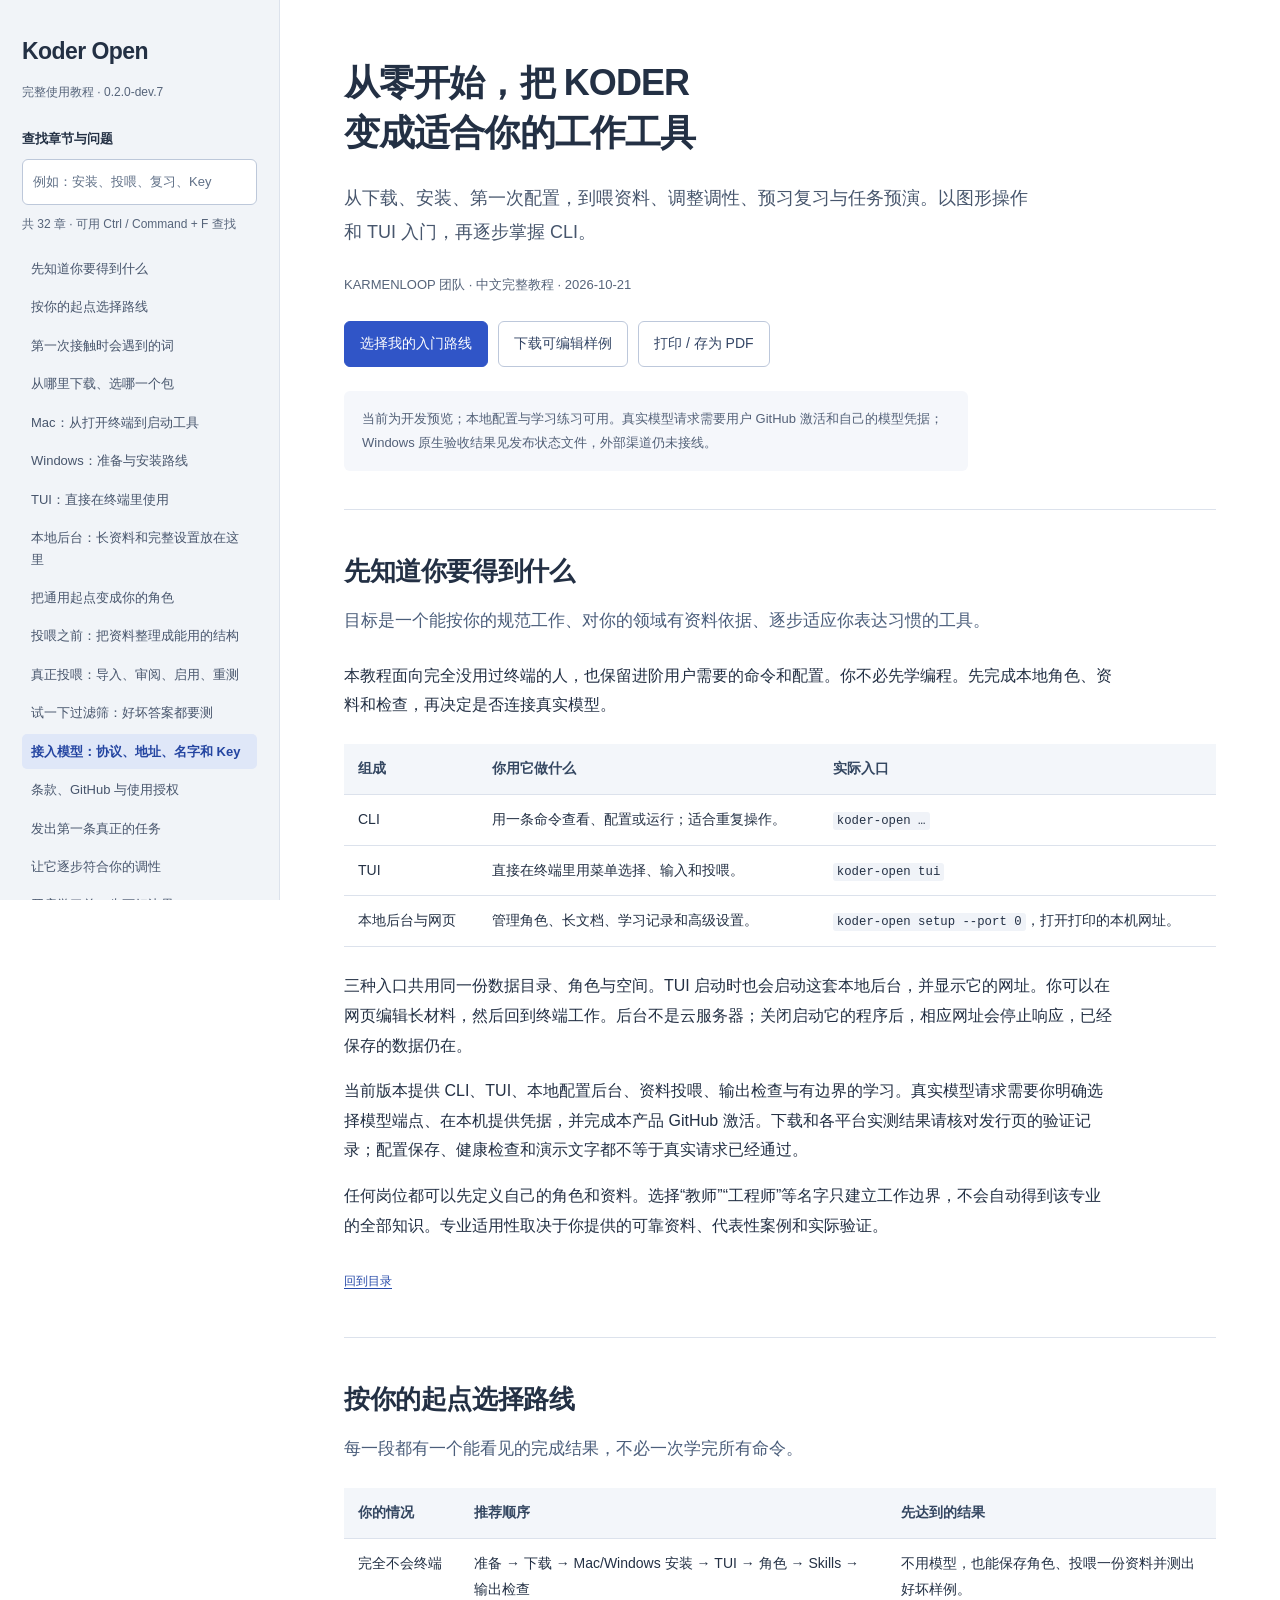
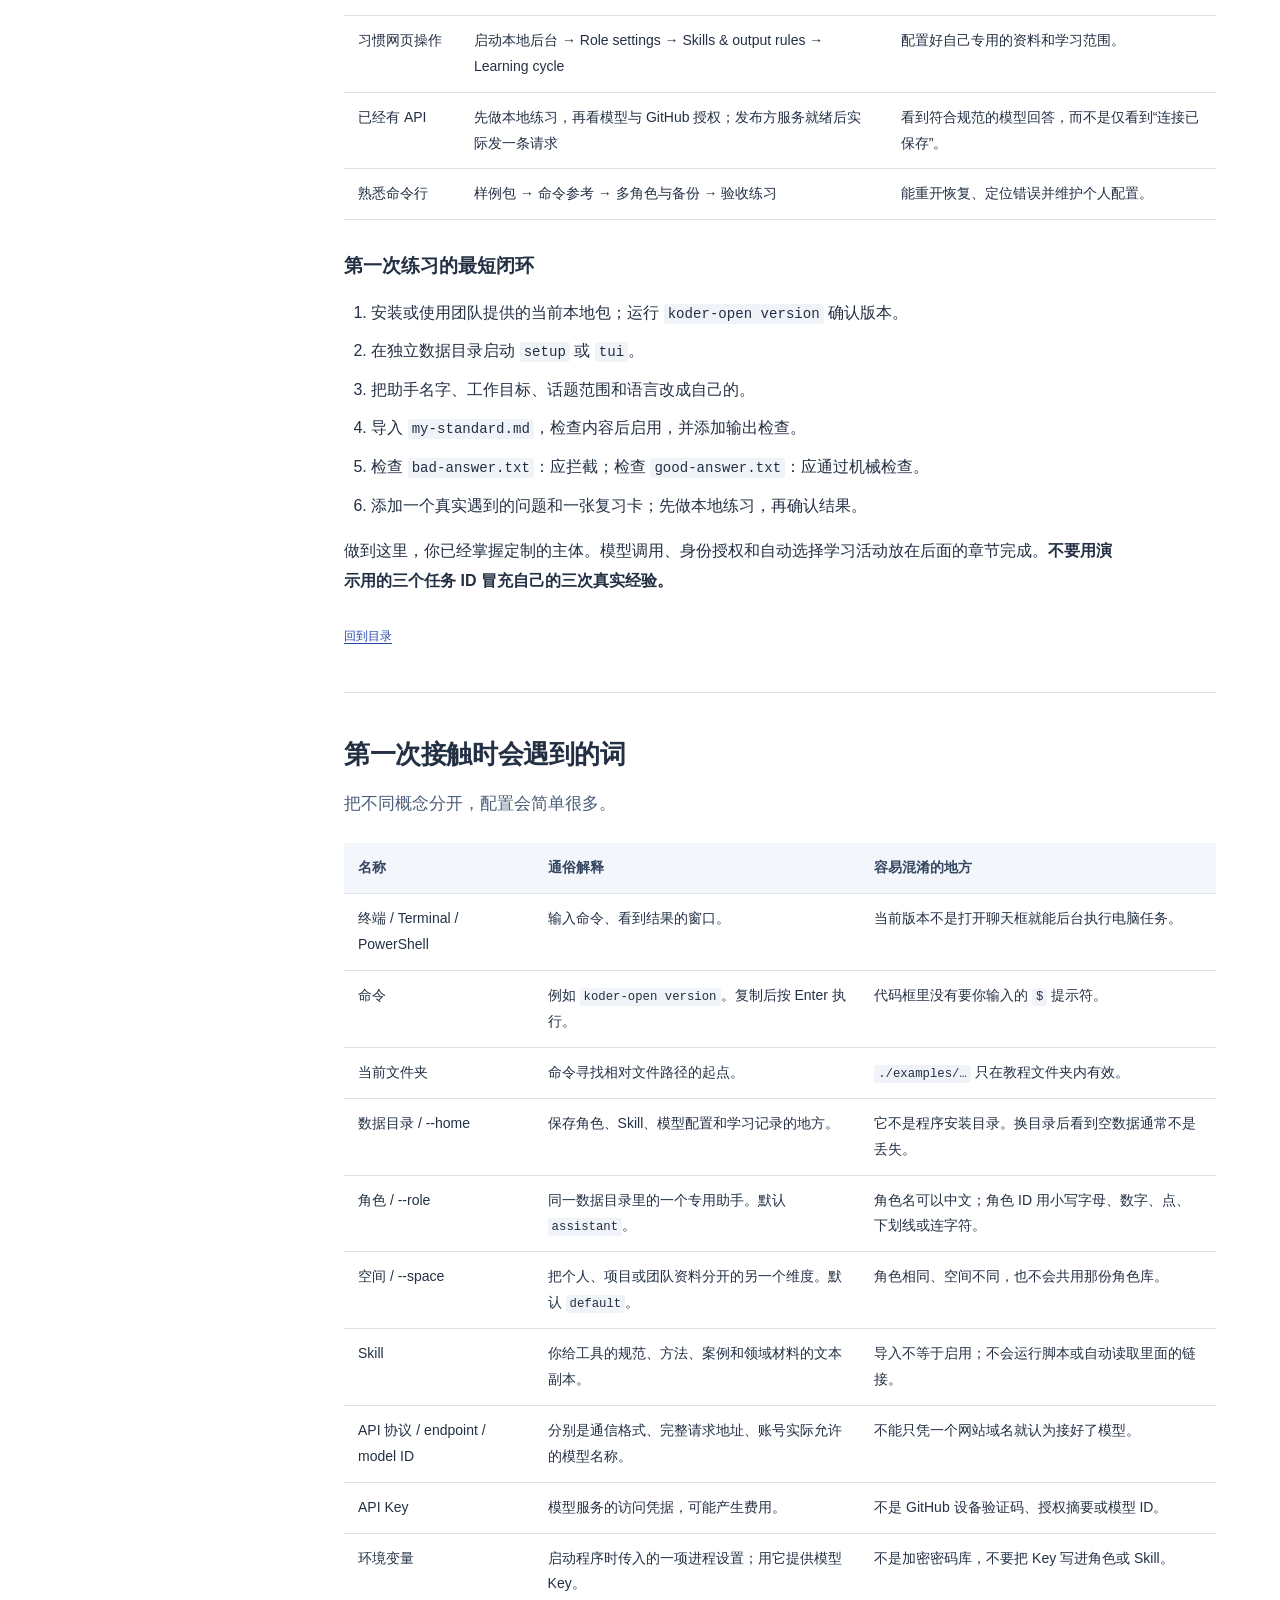
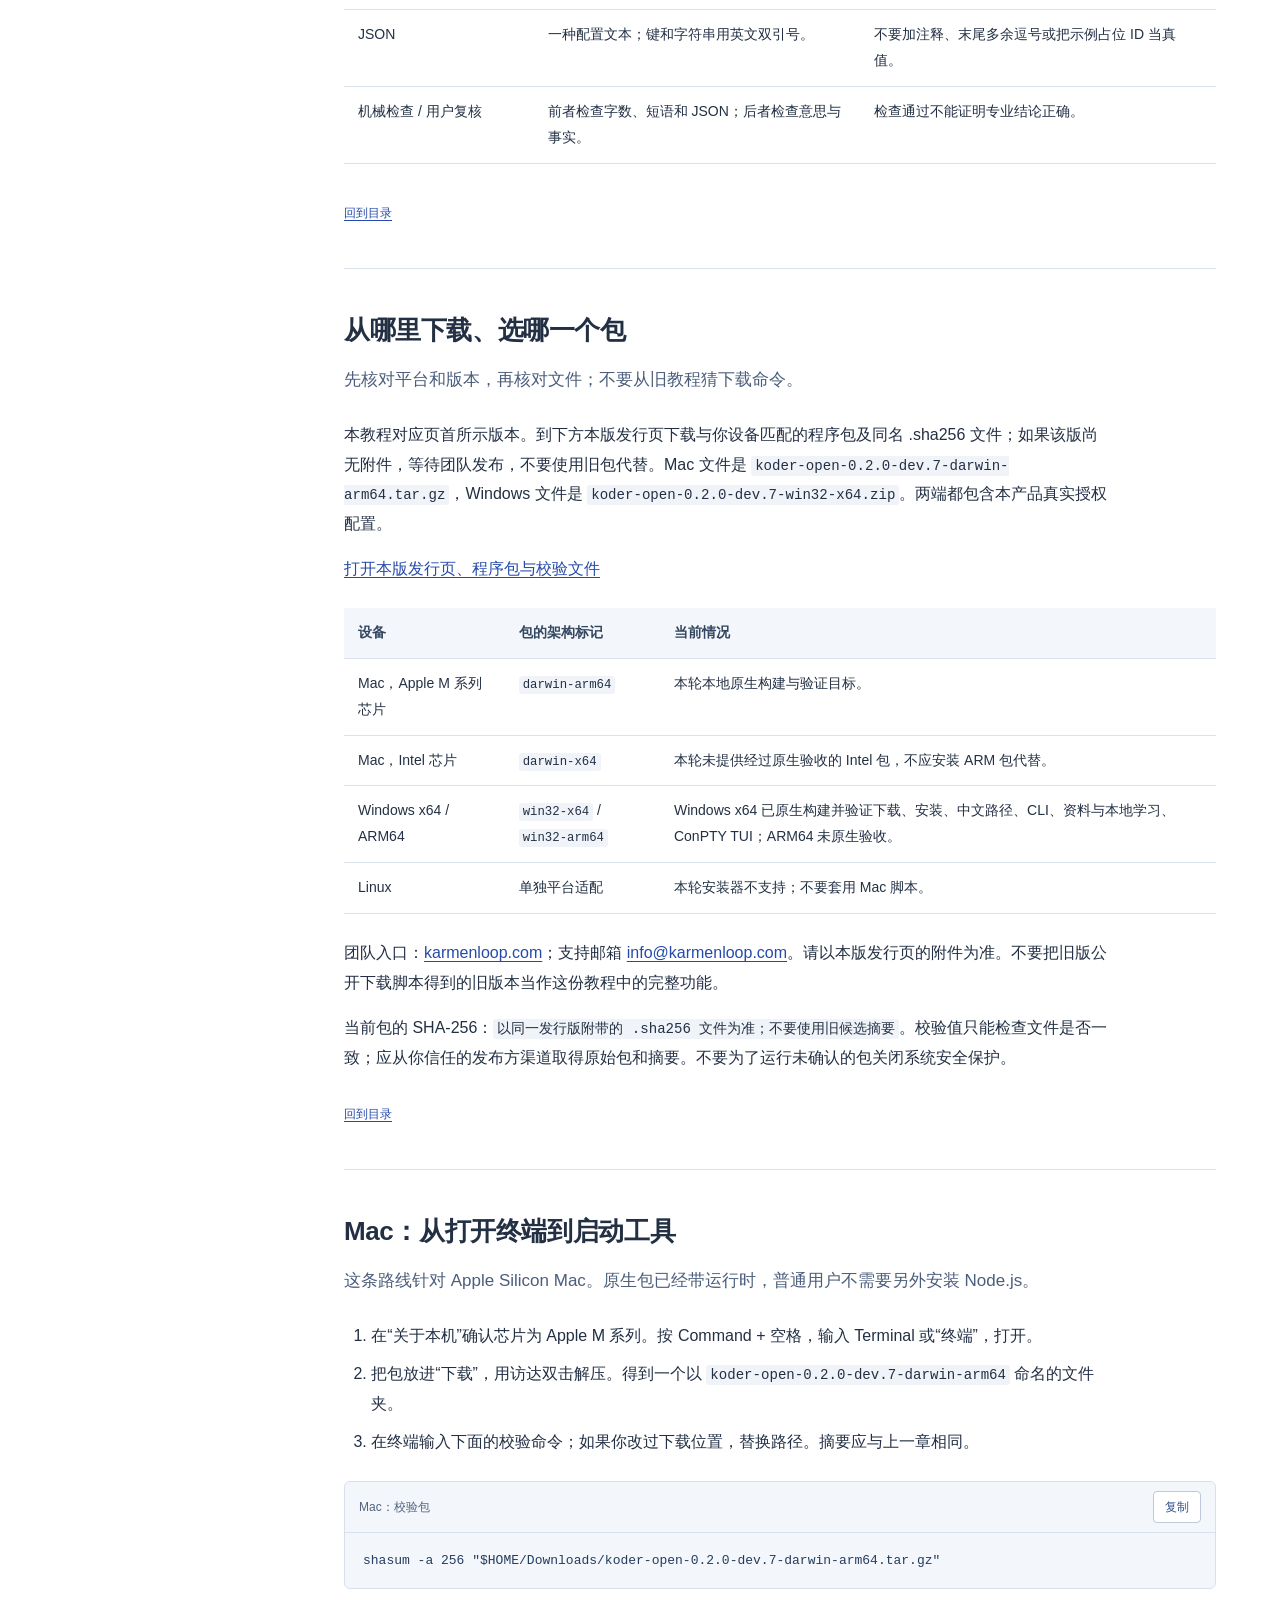
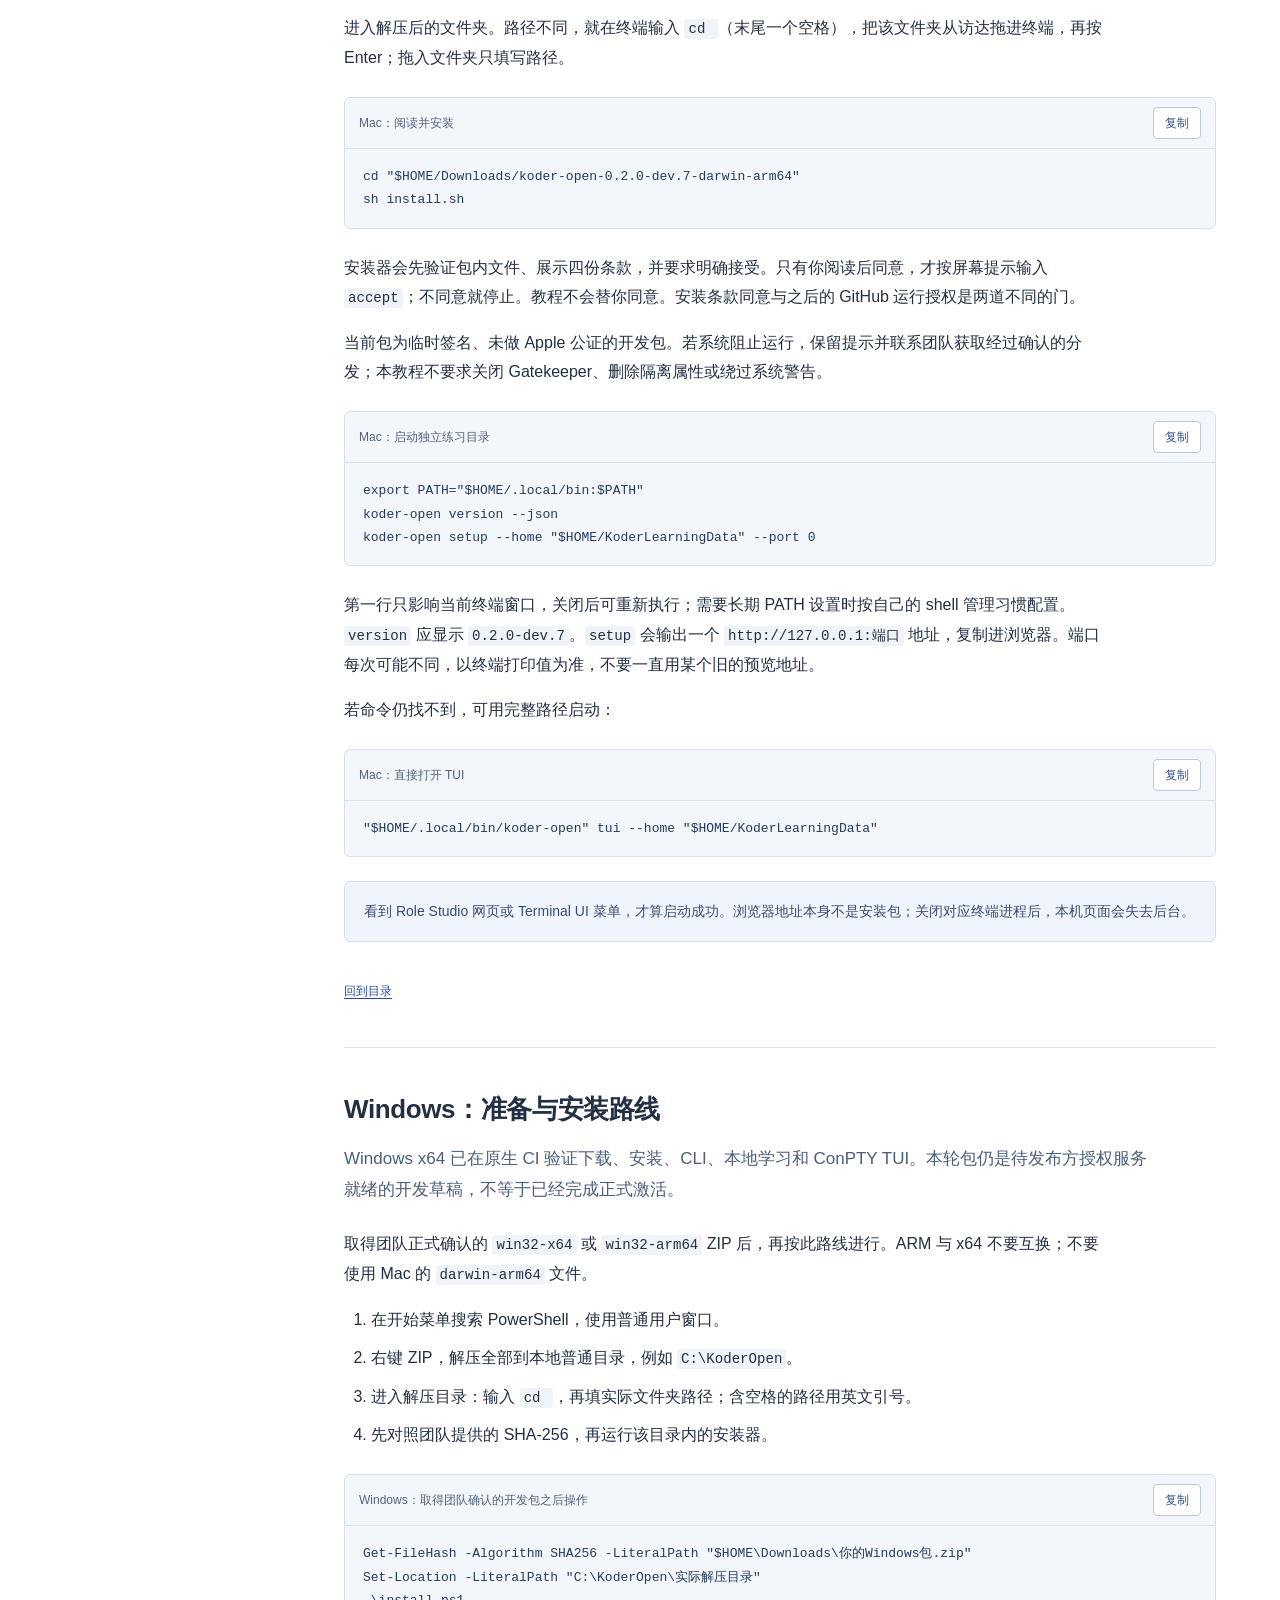
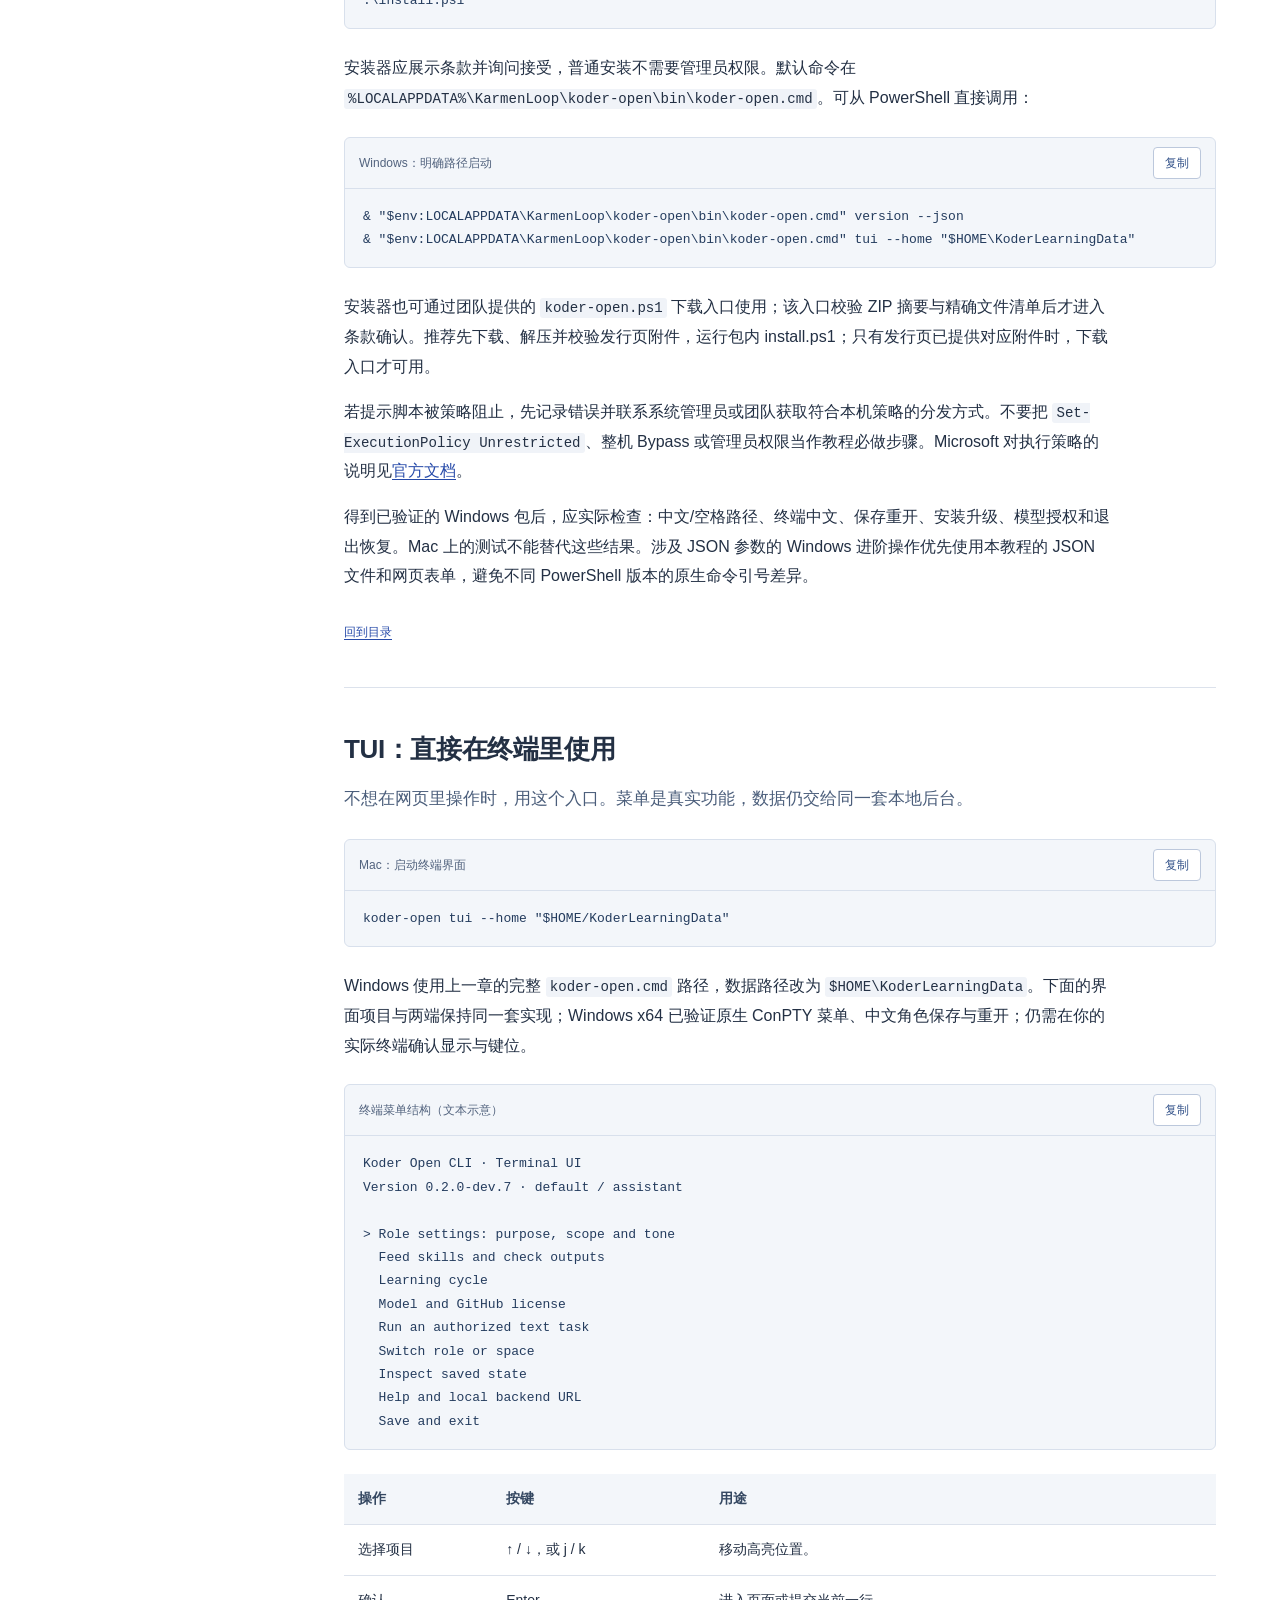
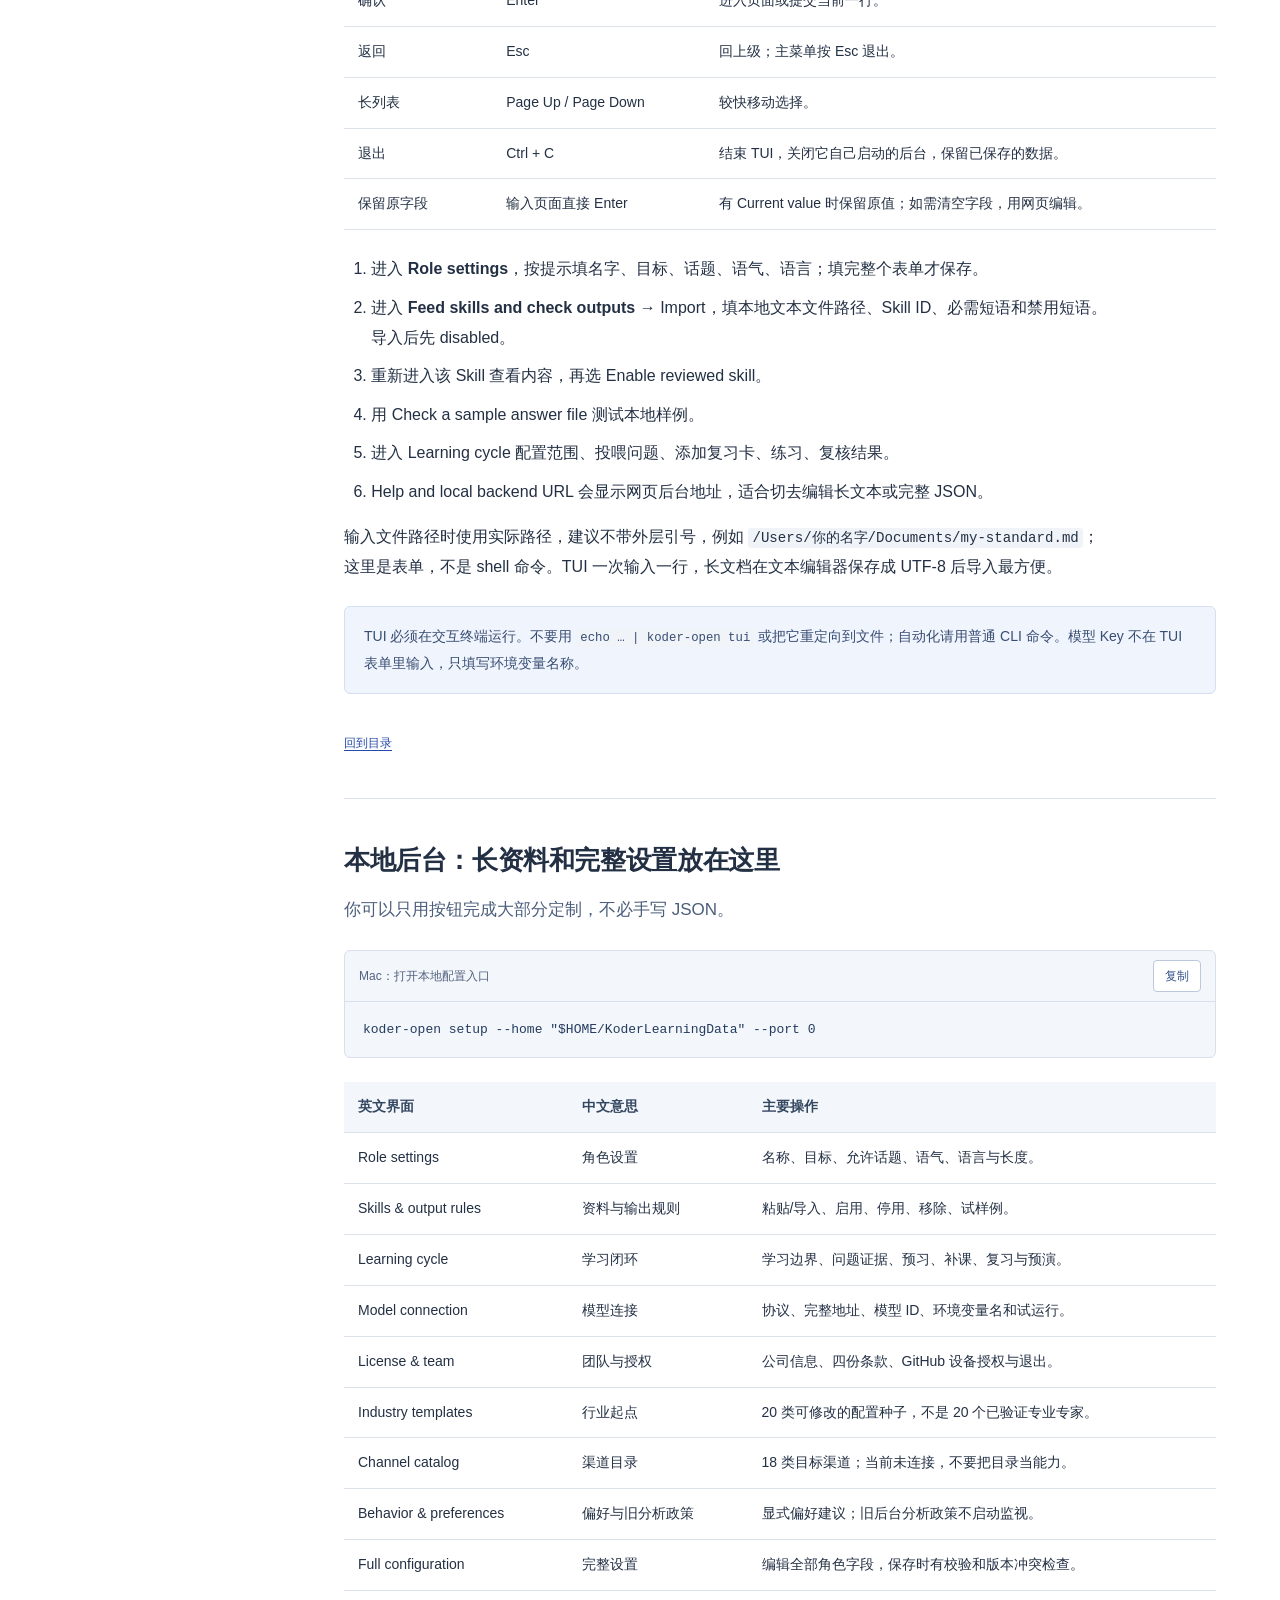
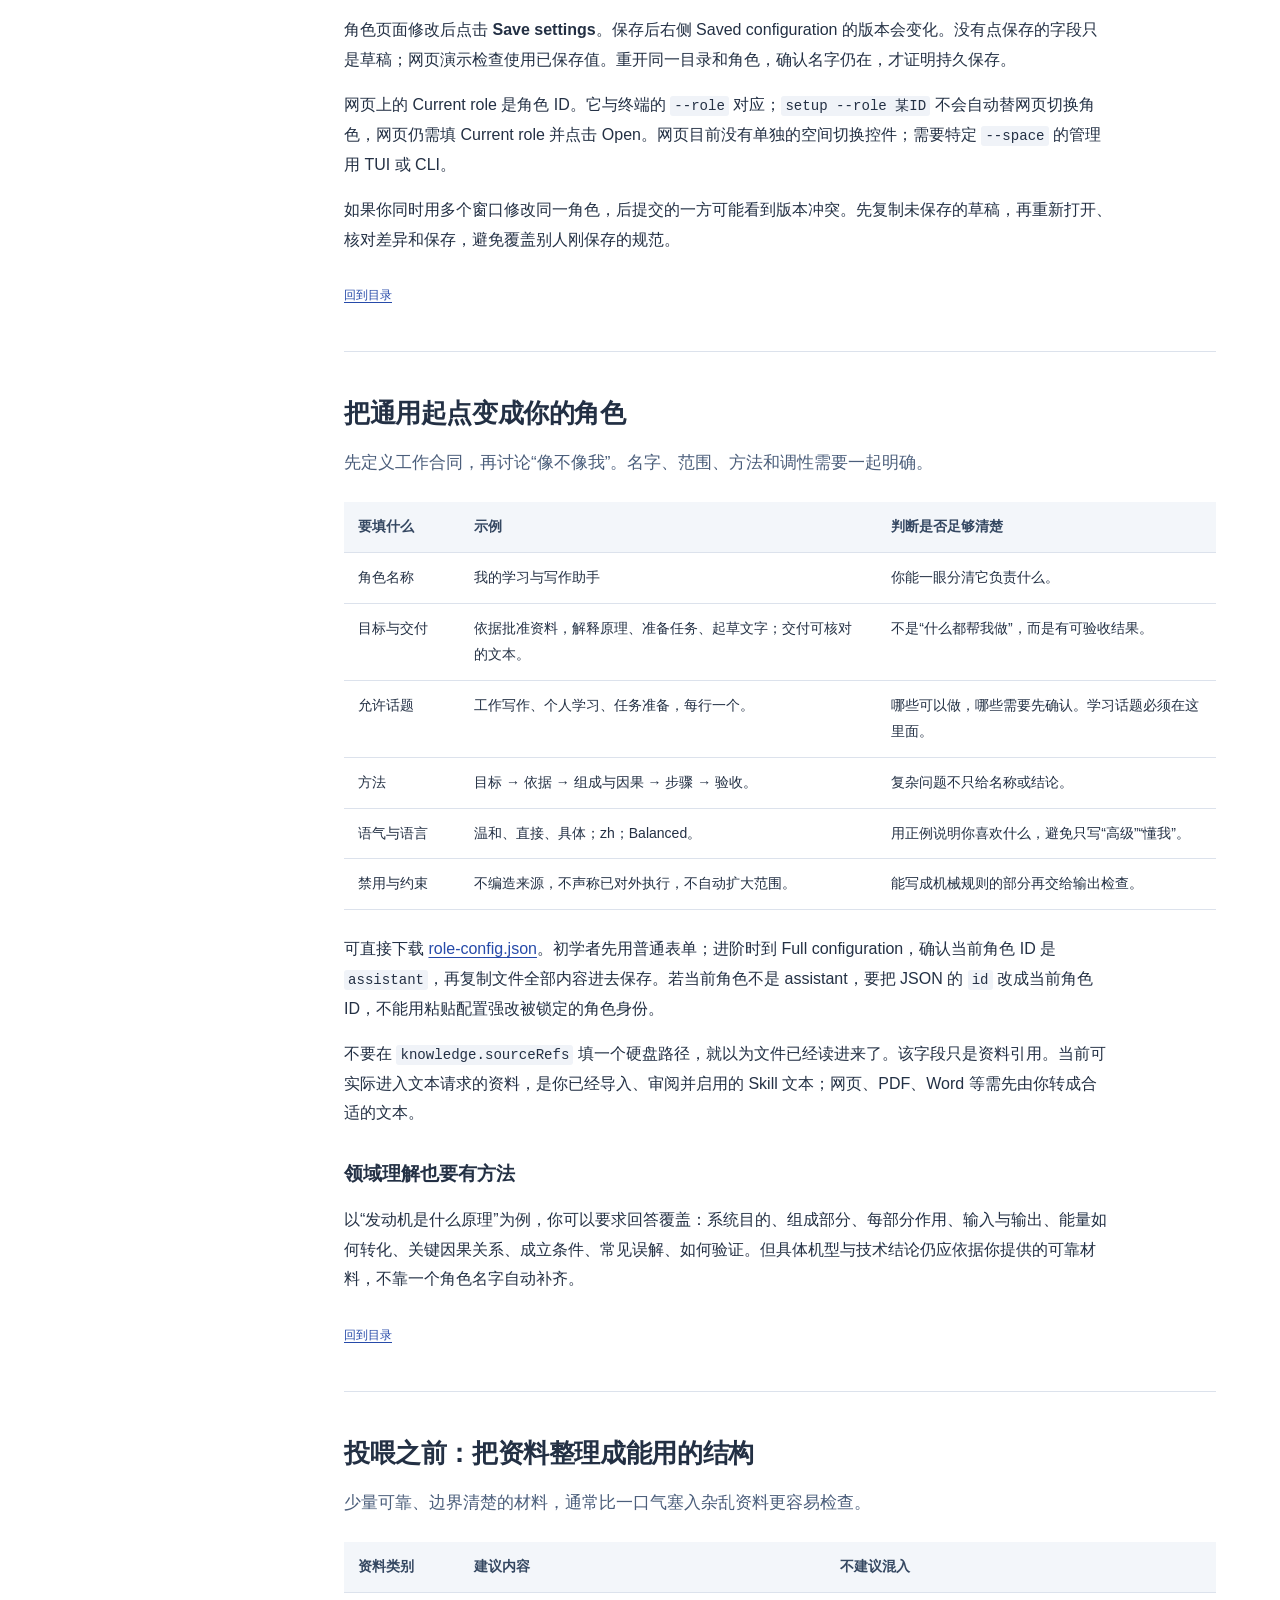
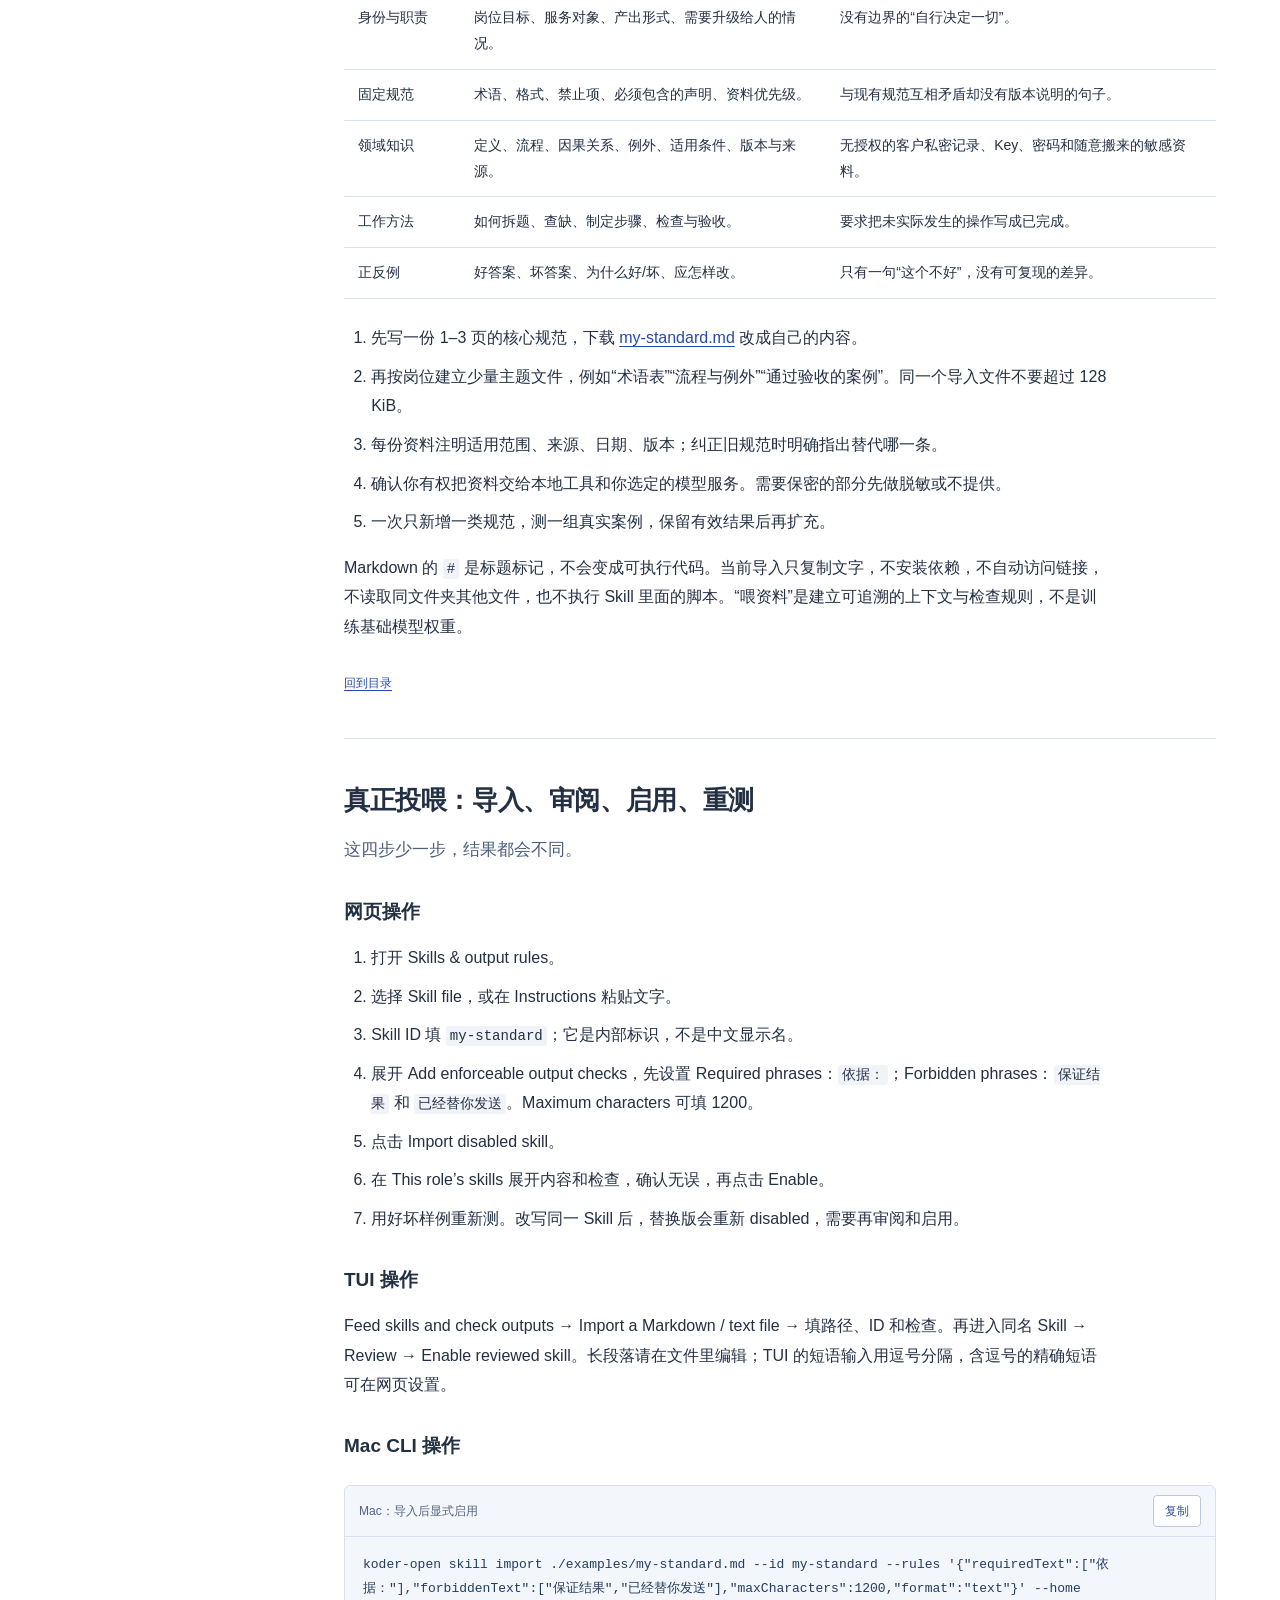
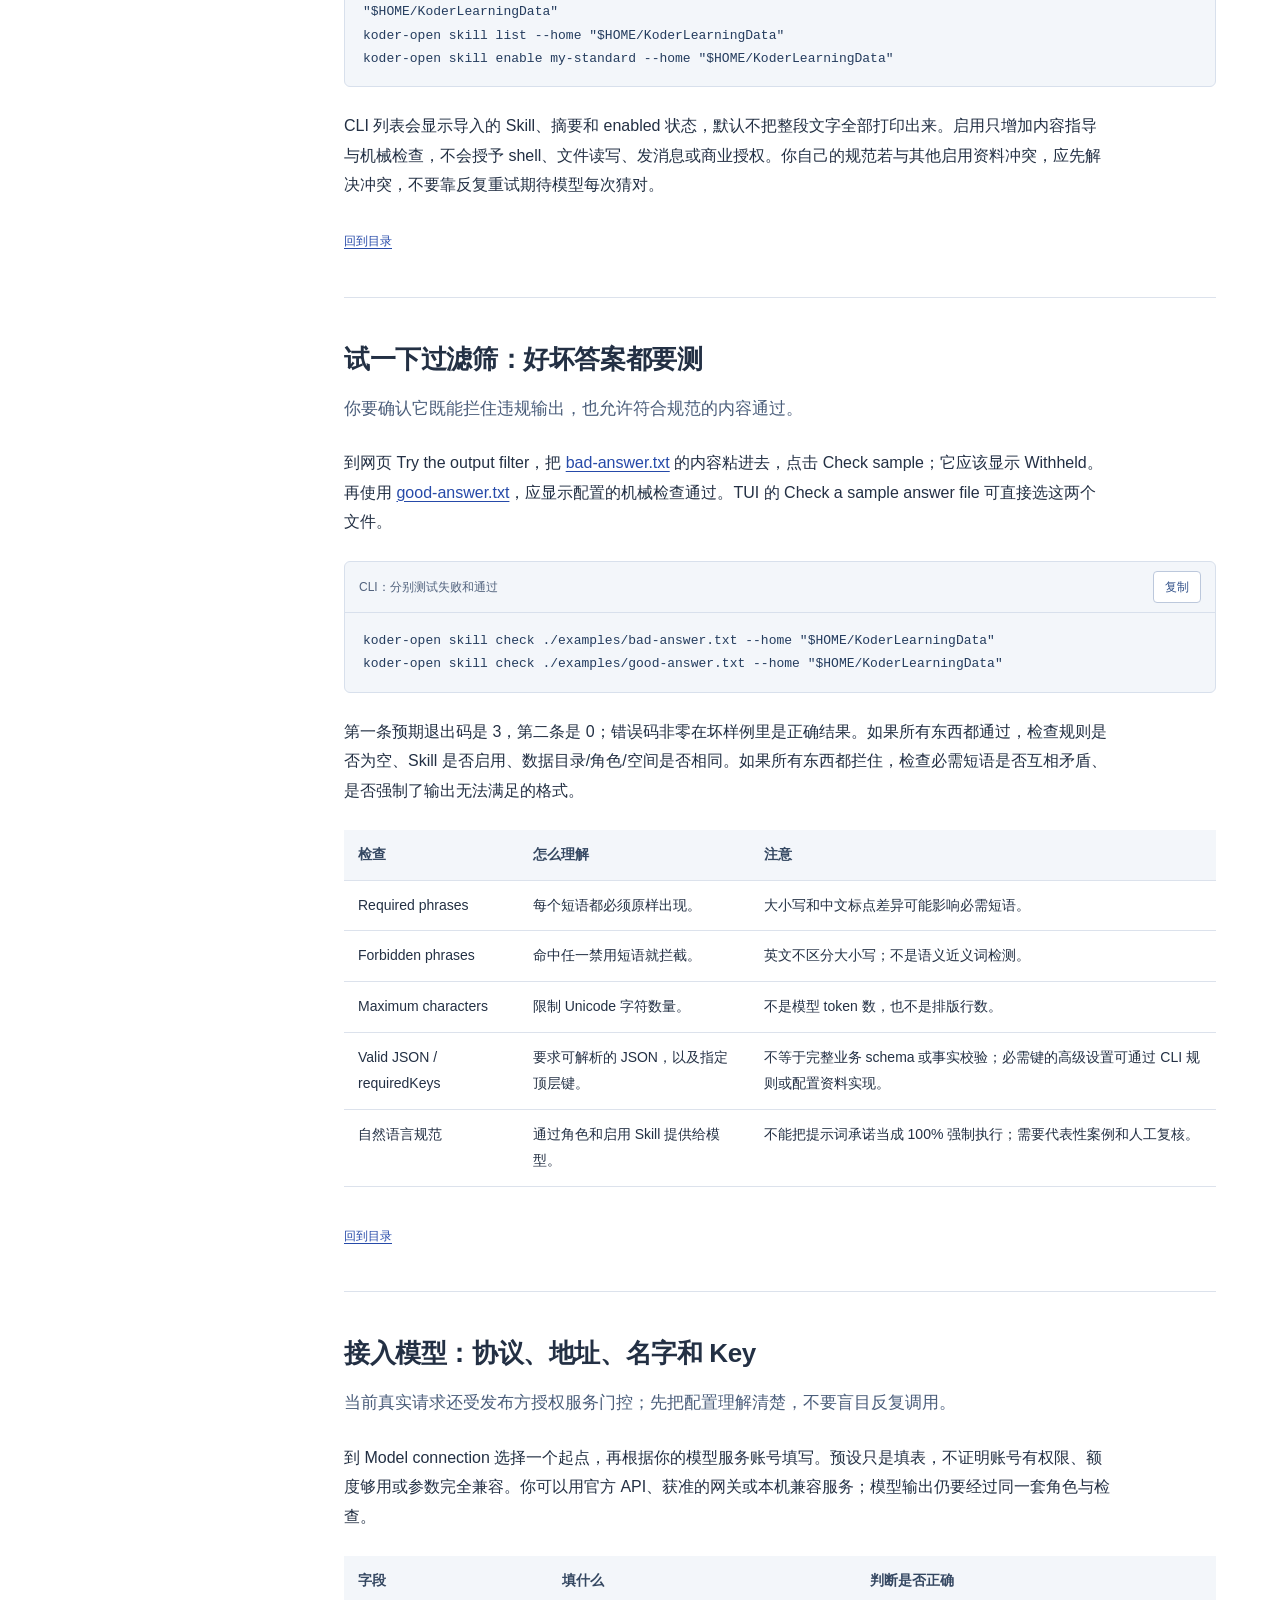
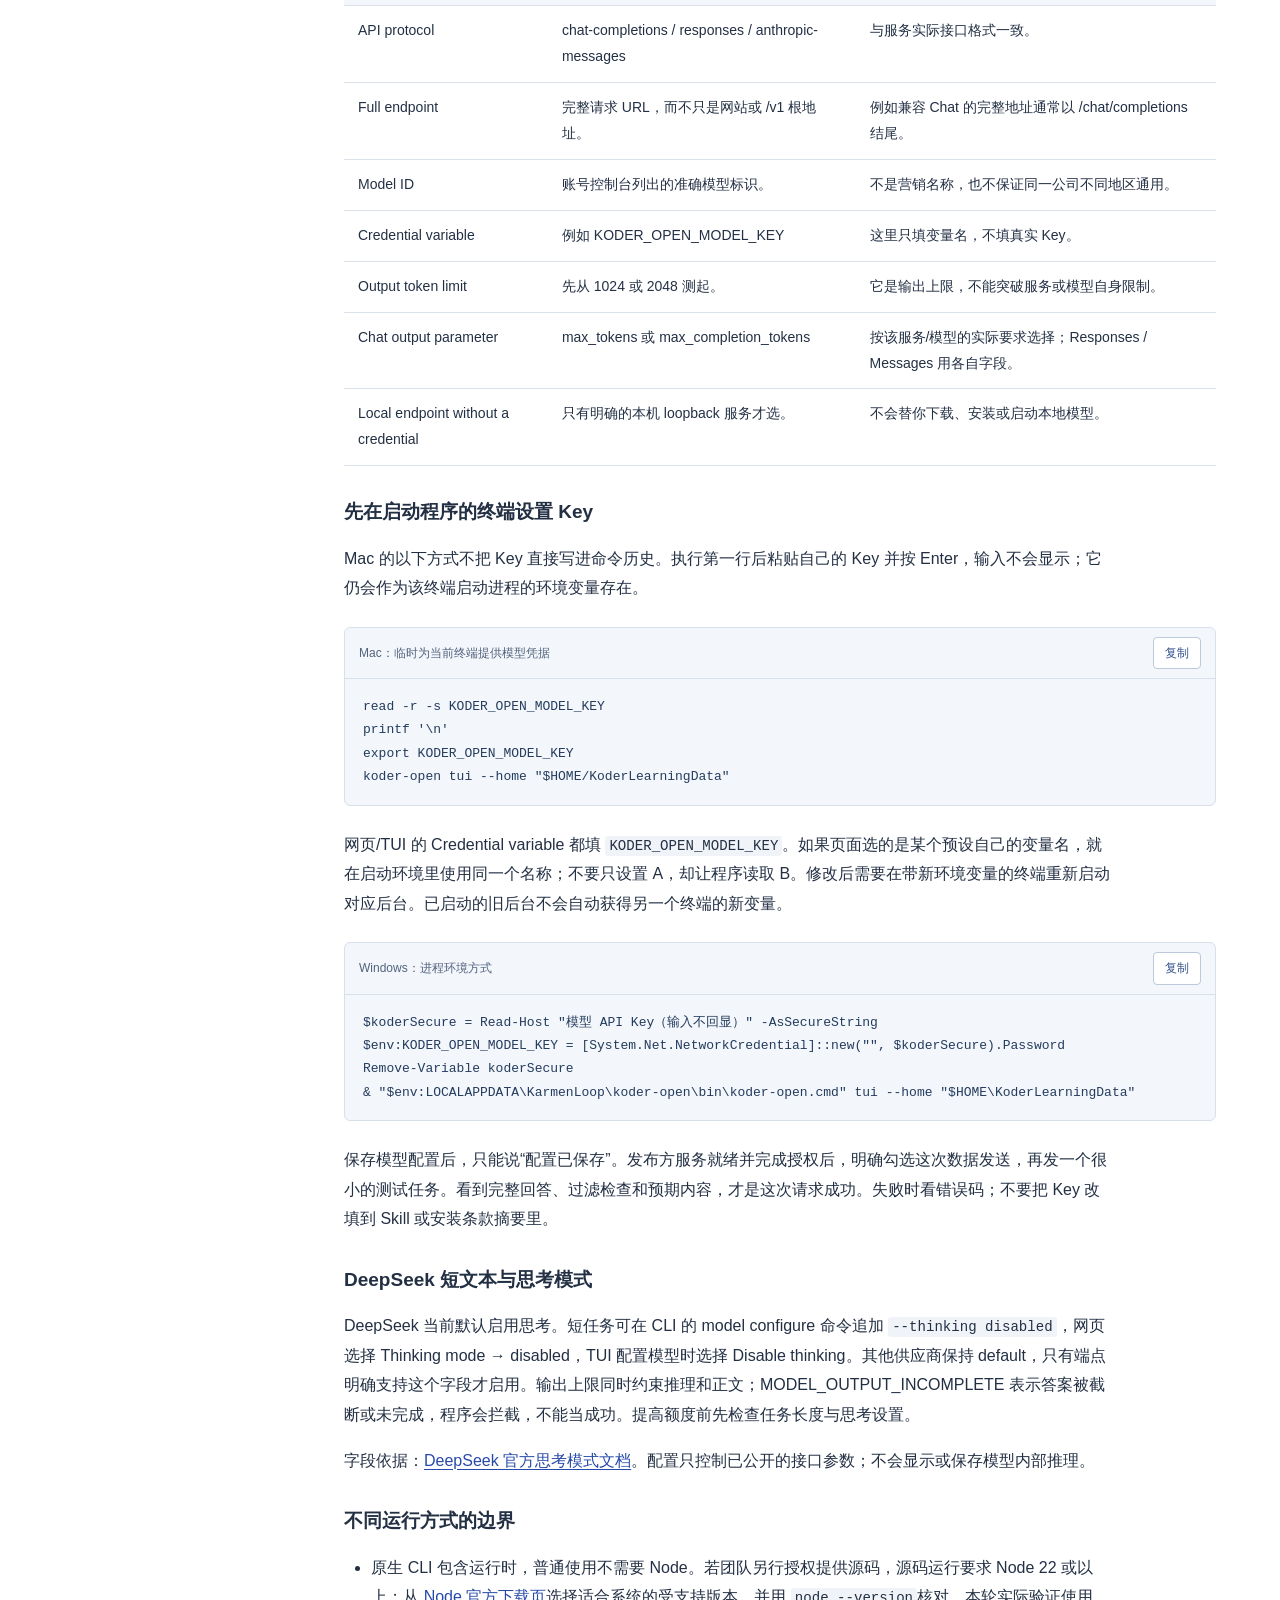
==== commit 63d0506c: "Prepare dev.7 distribution and tutorial with explicit activation gates" ====
--- a/docs/handbook/index.html
+++ b/docs/handbook/index.html
@@ -1,13 +1,13 @@
 <!doctype html>
 <html lang="zh-CN"><head><meta charset="utf-8"><meta name="viewport" content="width=device-width,initial-scale=1"><meta name="referrer" content="no-referrer"><title>KODER CLI 完整使用教程 · 从零到自己的专用助手</title><link rel="stylesheet" href="guide.css"><script src="guide.js" defer></script></head>
-<body><a class="skip" href="#main">跳到教程正文</a><div class="layout"><aside class="navigation" aria-label="教程目录"><a class="brand" href="#top">Koder Open</a><p>完整使用教程 · 0.2.0-dev.6</p><label for="search">查找章节与问题</label><input id="search" type="search" placeholder="例如：安装、投喂、复习、Key" autocomplete="off"><p id="search-status" role="status" aria-live="polite"></p><nav><a href="#start">先知道你要得到什么</a><a href="#route">按你的起点选择路线</a><a href="#terms">第一次接触时会遇到的词</a><a href="#download">从哪里下载、选哪一个包</a><a href="#mac">Mac：从打开终端到启动工具</a><a href="#windows">Windows：准备与安装路线</a><a href="#tui">TUI：直接在终端里使用</a><a href="#backend">本地后台：长资料和完整设置放在这里</a><a href="#role">把通用起点变成你的角色</a><a href="#materials">投喂之前：把资料整理成能用的结构</a><a href="#skills">真正投喂：导入、审阅、启用、重测</a><a href="#filter">试一下过滤筛：好坏答案都要测</a><a href="#model">接入模型：协议、地址、名字和 Key</a><a href="#authorization">条款、GitHub 与使用授权</a><a href="#first-task">发出第一条真正的任务</a><a href="#tone">让它逐步符合你的调性</a><a href="#learning-boundary">开启学习前，先画好边界</a><a href="#prestudy">预习：围绕反复问题和正在做的事情准备</a><a href="#review">复习：让正确方法能再次用出来</a><a href="#remediate">补课：从失败里找出具体缺口</a><a href="#rehearse">预演：提前准备下一步，仍然只做模拟</a><a href="#reuse">让被确认的学习成果参与日常回答</a><a href="#routine">每天怎样用：一个可持续的习惯</a><a href="#domains">不同岗位和领域，具体怎样改</a><a href="#mastery">怎样判断已经成为“适合我的 KODER”</a><a href="#commands">CLI 命令参考与源码入口</a><a href="#storage">多角色、备份、重开和恢复</a><a href="#maintenance">升级、回退与卸载</a><a href="#troubleshoot">遇到问题：按现象定位</a><a href="#finish">从入门到熟练：最后自检</a><a href="#publisher-hosting">发布方：建立免费 HTTPS 授权服务</a><a href="#files">样例文件、来源与版本记录</a></nav></aside><main id="main"><header id="top"><h1>从零开始，把 KODER<br>变成适合你的工作工具</h1><p class="intro">从下载、安装、第一次配置，到喂资料、调整调性、预习复习与任务预演。以图形操作和 TUI 入门，再逐步掌握 CLI。</p><p class="version">KARMENLOOP 团队 · 中文完整教程 · 2026-10-21</p><div class="actions"><a class="button primary" href="#route">选择我的入门路线</a><a class="button" href="examples.zip" download>下载可编辑样例</a><button id="print" type="button" class="button">打印 / 存为 PDF</button></div><p class="scope">当前版本：dev.5 验收候选；本地配置与学习练习可用。真实模型请求需要用户 GitHub 激活和自己的模型凭据；Windows 原生验收结果见发布状态文件，外部渠道仍未接线。</p><details class="mobile-toc"><summary>展开完整目录</summary><nav><a href="#start">先知道你要得到什么</a><a href="#route">按你的起点选择路线</a><a href="#terms">第一次接触时会遇到的词</a><a href="#download">从哪里下载、选哪一个包</a><a href="#mac">Mac：从打开终端到启动工具</a><a href="#windows">Windows：准备与安装路线</a><a href="#tui">TUI：直接在终端里使用</a><a href="#backend">本地后台：长资料和完整设置放在这里</a><a href="#role">把通用起点变成你的角色</a><a href="#materials">投喂之前：把资料整理成能用的结构</a><a href="#skills">真正投喂：导入、审阅、启用、重测</a><a href="#filter">试一下过滤筛：好坏答案都要测</a><a href="#model">接入模型：协议、地址、名字和 Key</a><a href="#authorization">条款、GitHub 与使用授权</a><a href="#first-task">发出第一条真正的任务</a><a href="#tone">让它逐步符合你的调性</a><a href="#learning-boundary">开启学习前，先画好边界</a><a href="#prestudy">预习：围绕反复问题和正在做的事情准备</a><a href="#review">复习：让正确方法能再次用出来</a><a href="#remediate">补课：从失败里找出具体缺口</a><a href="#rehearse">预演：提前准备下一步，仍然只做模拟</a><a href="#reuse">让被确认的学习成果参与日常回答</a><a href="#routine">每天怎样用：一个可持续的习惯</a><a href="#domains">不同岗位和领域，具体怎样改</a><a href="#mastery">怎样判断已经成为“适合我的 KODER”</a><a href="#commands">CLI 命令参考与源码入口</a><a href="#storage">多角色、备份、重开和恢复</a><a href="#maintenance">升级、回退与卸载</a><a href="#troubleshoot">遇到问题：按现象定位</a><a href="#finish">从入门到熟练：最后自检</a><a href="#publisher-hosting">发布方：建立免费 HTTPS 授权服务</a><a href="#files">样例文件、来源与版本记录</a></nav></details></header><p id="empty" hidden>没有找到匹配章节。试试“安装”“Skill”“复习”或错误码。</p><section id="start" data-chapter><h2>先知道你要得到什么</h2><p class="lead">目标是一个能按你的规范工作、对你的领域有资料依据、逐步适应你表达习惯的工具。</p><p>本教程面向完全没用过终端的人，也保留进阶用户需要的命令和配置。你不必先学编程。先完成本地角色、资料和检查，再决定是否连接真实模型。</p><div class="table-wrap"><table><thead><tr><th scope="col">组成</th><th scope="col">你用它做什么</th><th scope="col">实际入口</th></tr></thead><tbody><tr><td>CLI</td><td>用一条命令查看、配置或运行；适合重复操作。</td><td><code>koder-open …</code></td></tr><tr><td>TUI</td><td>直接在终端里用菜单选择、输入和投喂。</td><td><code>koder-open tui</code></td></tr><tr><td>本地后台与网页</td><td>管理角色、长文档、学习记录和高级设置。</td><td><code>koder-open setup --port 0</code>，打开打印的本机网址。</td></tr></tbody></table></div><p>三种入口共用同一份数据目录、角色与空间。TUI 启动时也会启动这套本地后台，并显示它的网址。你可以在网页编辑长材料，然后回到终端工作。后台不是云服务器；关闭启动它的程序后，相应网址会停止响应，已经保存的数据仍在。</p><aside class="note">本教程对应 <strong>0.2.0-dev.6 授权部署候选</strong>。上一版 dev.4 已有 Mac Apple Silicon、Windows x64 原生和 Windows ConPTY TUI 验证，也有 DeepSeek 适配器真实合成请求。当前 dev.5 新增免费 HTTPS 部署适配，客户激活及新包的两端验收需单独完成。发布方授权服务尚未配置，因此本地配置、投喂、机械检查和本地练习可以使用，真实模型请求目前会被拦住。</aside><p>任何岗位都可以先定义自己的角色和资料。选择“教师”“工程师”等名字只建立工作边界，不会自动得到该专业的全部知识。专业适用性取决于你提供的可靠资料、代表性案例和实际验证。</p><a class="back-top" href="#top">回到目录</a></section><section id="route" data-chapter><h2>按你的起点选择路线</h2><p class="lead">每一段都有一个能看见的完成结果，不必一次学完所有命令。</p><div class="table-wrap"><table><thead><tr><th scope="col">你的情况</th><th scope="col">推荐顺序</th><th scope="col">先达到的结果</th></tr></thead><tbody><tr><td>完全不会终端</td><td>准备 → 下载 → Mac/Windows 安装 → TUI → 角色 → Skills → 输出检查</td><td>不用模型，也能保存角色、投喂一份资料并测出好坏样例。</td></tr><tr><td>习惯网页操作</td><td>启动本地后台 → Role settings → Skills & output rules → Learning cycle</td><td>配置好自己专用的资料和学习范围。</td></tr><tr><td>已经有 API</td><td>先做本地练习，再看模型与 GitHub 授权；发布方服务就绪后实际发一条请求</td><td>看到符合规范的模型回答，而不是仅看到“连接已保存”。</td></tr><tr><td>熟悉命令行</td><td>样例包 → 命令参考 → 多角色与备份 → 验收练习</td><td>能重开恢复、定位错误并维护个人配置。</td></tr></tbody></table></div><h3>第一次练习的最短闭环</h3><ol><li>安装或使用团队提供的当前本地包；运行 <code>koder-open version</code> 确认版本。</li><li>在独立数据目录启动 <code>setup</code> 或 <code>tui</code>。</li><li>把助手名字、工作目标、话题范围和语言改成自己的。</li><li>导入 <code>my-standard.md</code>，检查内容后启用，并添加输出检查。</li><li>检查 <code>bad-answer.txt</code>：应拦截；检查 <code>good-answer.txt</code>：应通过机械检查。</li><li>添加一个真实遇到的问题和一张复习卡；先做本地练习，再确认结果。</li></ol><p>做到这里，你已经掌握定制的主体。模型调用、身份授权和自动选择学习活动放在后面的章节完成。<strong>不要用演示用的三个任务 ID 冒充自己的三次真实经验。</strong></p><a class="back-top" href="#top">回到目录</a></section><section id="terms" data-chapter><h2>第一次接触时会遇到的词</h2><p class="lead">把不同概念分开，配置会简单很多。</p><div class="table-wrap"><table><thead><tr><th scope="col">名称</th><th scope="col">通俗解释</th><th scope="col">容易混淆的地方</th></tr></thead><tbody><tr><td>终端 / Terminal / PowerShell</td><td>输入命令、看到结果的窗口。</td><td>当前版本不是打开聊天框就能后台执行电脑任务。</td></tr><tr><td>命令</td><td>例如 <code>koder-open version</code>。复制后按 Enter 执行。</td><td>代码框里没有要你输入的 <code>$</code> 提示符。</td></tr><tr><td>当前文件夹</td><td>命令寻找相对文件路径的起点。</td><td><code>./examples/…</code> 只在教程文件夹内有效。</td></tr><tr><td>数据目录 / --home</td><td>保存角色、Skill、模型配置和学习记录的地方。</td><td>它不是程序安装目录。换目录后看到空数据通常不是丢失。</td></tr><tr><td>角色 / --role</td><td>同一数据目录里的一个专用助手。默认 <code>assistant</code>。</td><td>角色名可以中文；角色 ID 用小写字母、数字、点、下划线或连字符。</td></tr><tr><td>空间 / --space</td><td>把个人、项目或团队资料分开的另一个维度。默认 <code>default</code>。</td><td>角色相同、空间不同，也不会共用那份角色库。</td></tr><tr><td>Skill</td><td>你给工具的规范、方法、案例和领域材料的文本副本。</td><td>导入不等于启用；不会运行脚本或自动读取里面的链接。</td></tr><tr><td>API 协议 / endpoint / model ID</td><td>分别是通信格式、完整请求地址、账号实际允许的模型名称。</td><td>不能只凭一个网站域名就认为接好了模型。</td></tr><tr><td>API Key</td><td>模型服务的访问凭据，可能产生费用。</td><td>不是 GitHub 设备验证码、授权摘要或模型 ID。</td></tr><tr><td>环境变量</td><td>启动程序时传入的一项进程设置；用它提供模型 Key。</td><td>不是加密密码库，不要把 Key 写进角色或 Skill。</td></tr><tr><td>JSON</td><td>一种配置文本；键和字符串用英文双引号。</td><td>不要加注释、末尾多余逗号或把示例占位 ID 当真值。</td></tr><tr><td>机械检查 / 用户复核</td><td>前者检查字数、短语和 JSON；后者检查意思与事实。</td><td>检查通过不能证明专业结论正确。</td></tr></tbody></table></div><a class="back-top" href="#top">回到目录</a></section><section id="download" data-chapter><h2>从哪里下载、选哪一个包</h2><p class="lead">先核对平台和版本，再核对文件；不要从旧教程猜下载命令。</p><p>本教程使用 dev.5 开发预览。到下方 dev.5 发行页下载与你设备匹配的程序包及同名 .sha256 文件；如果该版尚无附件，等待团队发布，不要使用旧包代替。Mac 文件是 <code>koder-open-0.2.0-dev.6-darwin-arm64.tar.gz</code>，Windows 文件是 <code>koder-open-0.2.0-dev.6-win32-x64.zip</code>。两端都包含本产品真实授权配置。</p><p><a class="live-download" href="https://github.com/KarmenLoop/koder-open-cli/releases/tag/v0.2.0-dev.6">打开 dev.5 发行页、程序包与校验文件</a><span class="offline-download">离线手册不内含 CLI 程序包；请使用会话中的包文件或联系团队。</span></p><div class="table-wrap"><table><thead><tr><th scope="col">设备</th><th scope="col">包的架构标记</th><th scope="col">当前情况</th></tr></thead><tbody><tr><td>Mac，Apple M 系列芯片</td><td><code>darwin-arm64</code></td><td>本轮本地原生构建与验证目标。</td></tr><tr><td>Mac，Intel 芯片</td><td><code>darwin-x64</code></td><td>本轮未提供经过原生验收的 Intel 包，不应安装 ARM 包代替。</td></tr><tr><td>Windows x64 / ARM64</td><td><code>win32-x64</code> / <code>win32-arm64</code></td><td>Windows x64 已原生构建并验证下载、安装、中文路径、CLI、资料与本地学习、ConPTY TUI；ARM64 未原生验收。</td></tr><tr><td>Linux</td><td>单独平台适配</td><td>本轮安装器不支持；不要套用 Mac 脚本。</td></tr></tbody></table></div><p>团队入口：<a href="https://karmenloop.com" target="_blank" rel="noreferrer">karmenloop.com</a>；支持邮箱 <a href="mailto:info@karmenloop.com">info@karmenloop.com</a>。访问官网不表示它此刻已有 dev.5 的公网下载。不要把旧版公开下载脚本得到的旧版本当作这份教程中的完整功能。</p><p>当前包的 SHA-256：<code id="artifact-hash">以同一发行版附带的 .sha256 文件为准；不要使用旧候选摘要</code>。校验值只能检查文件是否一致；应从你信任的发布方渠道取得原始包和摘要。不要为了运行未确认的包关闭系统安全保护。</p><a class="back-top" href="#top">回到目录</a></section><section id="mac" data-chapter><h2>Mac：从打开终端到启动工具</h2><p class="lead">这条路线针对 Apple Silicon Mac。原生包已经带运行时，普通用户不需要另外安装 Node.js。</p><ol><li>在“关于本机”确认芯片为 Apple M 系列。按 Command + 空格，输入 Terminal 或“终端”，打开。</li><li>把包放进“下载”，用访达双击解压。得到一个以 <code>koder-open-0.2.0-dev.6-darwin-arm64</code> 命名的文件夹。</li><li>在终端输入下面的校验命令；如果你改过下载位置，替换路径。摘要应与上一章相同。</li></ol><div class="code-block"><div class="code-label">Mac：校验包<button type="button" class="copy">复制</button></div><pre><code>shasum -a 256 &quot;$HOME/Downloads/koder-open-0.2.0-dev.6-darwin-arm64.tar.gz&quot;</code></pre></div><p>进入解压后的文件夹。路径不同，就在终端输入 <code>cd </code>（末尾一个空格），把该文件夹从访达拖进终端，再按 Enter；拖入文件夹只填写路径。</p><div class="code-block"><div class="code-label">Mac：阅读并安装<button type="button" class="copy">复制</button></div><pre><code>cd &quot;$HOME/Downloads/koder-open-0.2.0-dev.6-darwin-arm64&quot;
+<body><a class="skip" href="#main">跳到教程正文</a><div class="layout"><aside class="navigation" aria-label="教程目录"><a class="brand" href="#top">Koder Open</a><p>完整使用教程 · 0.2.0-dev.7</p><label for="search">查找章节与问题</label><input id="search" type="search" placeholder="例如：安装、投喂、复习、Key" autocomplete="off"><p id="search-status" role="status" aria-live="polite"></p><nav><a href="#start">先知道你要得到什么</a><a href="#route">按你的起点选择路线</a><a href="#terms">第一次接触时会遇到的词</a><a href="#download">从哪里下载、选哪一个包</a><a href="#mac">Mac：从打开终端到启动工具</a><a href="#windows">Windows：准备与安装路线</a><a href="#tui">TUI：直接在终端里使用</a><a href="#backend">本地后台：长资料和完整设置放在这里</a><a href="#role">把通用起点变成你的角色</a><a href="#materials">投喂之前：把资料整理成能用的结构</a><a href="#skills">真正投喂：导入、审阅、启用、重测</a><a href="#filter">试一下过滤筛：好坏答案都要测</a><a href="#model">接入模型：协议、地址、名字和 Key</a><a href="#authorization">条款、GitHub 与使用授权</a><a href="#first-task">发出第一条真正的任务</a><a href="#tone">让它逐步符合你的调性</a><a href="#learning-boundary">开启学习前，先画好边界</a><a href="#prestudy">预习：围绕反复问题和正在做的事情准备</a><a href="#review">复习：让正确方法能再次用出来</a><a href="#remediate">补课：从失败里找出具体缺口</a><a href="#rehearse">预演：提前准备下一步，仍然只做模拟</a><a href="#reuse">让被确认的学习成果参与日常回答</a><a href="#routine">每天怎样用：一个可持续的习惯</a><a href="#domains">不同岗位和领域，具体怎样改</a><a href="#mastery">怎样判断已经成为“适合我的 KODER”</a><a href="#commands">CLI 命令参考与源码入口</a><a href="#storage">多角色、备份、重开和恢复</a><a href="#maintenance">升级、回退与卸载</a><a href="#troubleshoot">遇到问题：按现象定位</a><a href="#finish">从入门到熟练：最后自检</a><a href="#publisher-hosting">发布方：建立免费 HTTPS 授权服务</a><a href="#files">样例文件、来源与版本记录</a></nav></aside><main id="main"><header id="top"><h1>从零开始，把 KODER<br>变成适合你的工作工具</h1><p class="intro">从下载、安装、第一次配置，到喂资料、调整调性、预习复习与任务预演。以图形操作和 TUI 入门，再逐步掌握 CLI。</p><p class="version">KARMENLOOP 团队 · 中文完整教程 · 2026-10-21</p><div class="actions"><a class="button primary" href="#route">选择我的入门路线</a><a class="button" href="examples.zip" download>下载可编辑样例</a><button id="print" type="button" class="button">打印 / 存为 PDF</button></div><p class="scope">当前为开发预览；本地配置与学习练习可用。真实模型请求需要用户 GitHub 激活和自己的模型凭据；Windows 原生验收结果见发布状态文件，外部渠道仍未接线。</p><details class="mobile-toc"><summary>展开完整目录</summary><nav><a href="#start">先知道你要得到什么</a><a href="#route">按你的起点选择路线</a><a href="#terms">第一次接触时会遇到的词</a><a href="#download">从哪里下载、选哪一个包</a><a href="#mac">Mac：从打开终端到启动工具</a><a href="#windows">Windows：准备与安装路线</a><a href="#tui">TUI：直接在终端里使用</a><a href="#backend">本地后台：长资料和完整设置放在这里</a><a href="#role">把通用起点变成你的角色</a><a href="#materials">投喂之前：把资料整理成能用的结构</a><a href="#skills">真正投喂：导入、审阅、启用、重测</a><a href="#filter">试一下过滤筛：好坏答案都要测</a><a href="#model">接入模型：协议、地址、名字和 Key</a><a href="#authorization">条款、GitHub 与使用授权</a><a href="#first-task">发出第一条真正的任务</a><a href="#tone">让它逐步符合你的调性</a><a href="#learning-boundary">开启学习前，先画好边界</a><a href="#prestudy">预习：围绕反复问题和正在做的事情准备</a><a href="#review">复习：让正确方法能再次用出来</a><a href="#remediate">补课：从失败里找出具体缺口</a><a href="#rehearse">预演：提前准备下一步，仍然只做模拟</a><a href="#reuse">让被确认的学习成果参与日常回答</a><a href="#routine">每天怎样用：一个可持续的习惯</a><a href="#domains">不同岗位和领域，具体怎样改</a><a href="#mastery">怎样判断已经成为“适合我的 KODER”</a><a href="#commands">CLI 命令参考与源码入口</a><a href="#storage">多角色、备份、重开和恢复</a><a href="#maintenance">升级、回退与卸载</a><a href="#troubleshoot">遇到问题：按现象定位</a><a href="#finish">从入门到熟练：最后自检</a><a href="#publisher-hosting">发布方：建立免费 HTTPS 授权服务</a><a href="#files">样例文件、来源与版本记录</a></nav></details></header><p id="empty" hidden>没有找到匹配章节。试试“安装”“Skill”“复习”或错误码。</p><section id="start" data-chapter><h2>先知道你要得到什么</h2><p class="lead">目标是一个能按你的规范工作、对你的领域有资料依据、逐步适应你表达习惯的工具。</p><p>本教程面向完全没用过终端的人，也保留进阶用户需要的命令和配置。你不必先学编程。先完成本地角色、资料和检查，再决定是否连接真实模型。</p><div class="table-wrap"><table><thead><tr><th scope="col">组成</th><th scope="col">你用它做什么</th><th scope="col">实际入口</th></tr></thead><tbody><tr><td>CLI</td><td>用一条命令查看、配置或运行；适合重复操作。</td><td><code>koder-open …</code></td></tr><tr><td>TUI</td><td>直接在终端里用菜单选择、输入和投喂。</td><td><code>koder-open tui</code></td></tr><tr><td>本地后台与网页</td><td>管理角色、长文档、学习记录和高级设置。</td><td><code>koder-open setup --port 0</code>，打开打印的本机网址。</td></tr></tbody></table></div><p>三种入口共用同一份数据目录、角色与空间。TUI 启动时也会启动这套本地后台，并显示它的网址。你可以在网页编辑长材料，然后回到终端工作。后台不是云服务器；关闭启动它的程序后，相应网址会停止响应，已经保存的数据仍在。</p><p>当前版本提供 CLI、TUI、本地配置后台、资料投喂、输出检查与有边界的学习。真实模型请求需要你明确选择模型端点、在本机提供凭据，并完成本产品 GitHub 激活。下载和各平台实测结果请核对发行页的验证记录；配置保存、健康检查和演示文字都不等于真实请求已经通过。</p><p>任何岗位都可以先定义自己的角色和资料。选择“教师”“工程师”等名字只建立工作边界，不会自动得到该专业的全部知识。专业适用性取决于你提供的可靠资料、代表性案例和实际验证。</p><a class="back-top" href="#top">回到目录</a></section><section id="route" data-chapter><h2>按你的起点选择路线</h2><p class="lead">每一段都有一个能看见的完成结果，不必一次学完所有命令。</p><div class="table-wrap"><table><thead><tr><th scope="col">你的情况</th><th scope="col">推荐顺序</th><th scope="col">先达到的结果</th></tr></thead><tbody><tr><td>完全不会终端</td><td>准备 → 下载 → Mac/Windows 安装 → TUI → 角色 → Skills → 输出检查</td><td>不用模型，也能保存角色、投喂一份资料并测出好坏样例。</td></tr><tr><td>习惯网页操作</td><td>启动本地后台 → Role settings → Skills & output rules → Learning cycle</td><td>配置好自己专用的资料和学习范围。</td></tr><tr><td>已经有 API</td><td>先做本地练习，再看模型与 GitHub 授权；发布方服务就绪后实际发一条请求</td><td>看到符合规范的模型回答，而不是仅看到“连接已保存”。</td></tr><tr><td>熟悉命令行</td><td>样例包 → 命令参考 → 多角色与备份 → 验收练习</td><td>能重开恢复、定位错误并维护个人配置。</td></tr></tbody></table></div><h3>第一次练习的最短闭环</h3><ol><li>安装或使用团队提供的当前本地包；运行 <code>koder-open version</code> 确认版本。</li><li>在独立数据目录启动 <code>setup</code> 或 <code>tui</code>。</li><li>把助手名字、工作目标、话题范围和语言改成自己的。</li><li>导入 <code>my-standard.md</code>，检查内容后启用，并添加输出检查。</li><li>检查 <code>bad-answer.txt</code>：应拦截；检查 <code>good-answer.txt</code>：应通过机械检查。</li><li>添加一个真实遇到的问题和一张复习卡；先做本地练习，再确认结果。</li></ol><p>做到这里，你已经掌握定制的主体。模型调用、身份授权和自动选择学习活动放在后面的章节完成。<strong>不要用演示用的三个任务 ID 冒充自己的三次真实经验。</strong></p><a class="back-top" href="#top">回到目录</a></section><section id="terms" data-chapter><h2>第一次接触时会遇到的词</h2><p class="lead">把不同概念分开，配置会简单很多。</p><div class="table-wrap"><table><thead><tr><th scope="col">名称</th><th scope="col">通俗解释</th><th scope="col">容易混淆的地方</th></tr></thead><tbody><tr><td>终端 / Terminal / PowerShell</td><td>输入命令、看到结果的窗口。</td><td>当前版本不是打开聊天框就能后台执行电脑任务。</td></tr><tr><td>命令</td><td>例如 <code>koder-open version</code>。复制后按 Enter 执行。</td><td>代码框里没有要你输入的 <code>$</code> 提示符。</td></tr><tr><td>当前文件夹</td><td>命令寻找相对文件路径的起点。</td><td><code>./examples/…</code> 只在教程文件夹内有效。</td></tr><tr><td>数据目录 / --home</td><td>保存角色、Skill、模型配置和学习记录的地方。</td><td>它不是程序安装目录。换目录后看到空数据通常不是丢失。</td></tr><tr><td>角色 / --role</td><td>同一数据目录里的一个专用助手。默认 <code>assistant</code>。</td><td>角色名可以中文；角色 ID 用小写字母、数字、点、下划线或连字符。</td></tr><tr><td>空间 / --space</td><td>把个人、项目或团队资料分开的另一个维度。默认 <code>default</code>。</td><td>角色相同、空间不同，也不会共用那份角色库。</td></tr><tr><td>Skill</td><td>你给工具的规范、方法、案例和领域材料的文本副本。</td><td>导入不等于启用；不会运行脚本或自动读取里面的链接。</td></tr><tr><td>API 协议 / endpoint / model ID</td><td>分别是通信格式、完整请求地址、账号实际允许的模型名称。</td><td>不能只凭一个网站域名就认为接好了模型。</td></tr><tr><td>API Key</td><td>模型服务的访问凭据，可能产生费用。</td><td>不是 GitHub 设备验证码、授权摘要或模型 ID。</td></tr><tr><td>环境变量</td><td>启动程序时传入的一项进程设置；用它提供模型 Key。</td><td>不是加密密码库，不要把 Key 写进角色或 Skill。</td></tr><tr><td>JSON</td><td>一种配置文本；键和字符串用英文双引号。</td><td>不要加注释、末尾多余逗号或把示例占位 ID 当真值。</td></tr><tr><td>机械检查 / 用户复核</td><td>前者检查字数、短语和 JSON；后者检查意思与事实。</td><td>检查通过不能证明专业结论正确。</td></tr></tbody></table></div><a class="back-top" href="#top">回到目录</a></section><section id="download" data-chapter><h2>从哪里下载、选哪一个包</h2><p class="lead">先核对平台和版本，再核对文件；不要从旧教程猜下载命令。</p><p>本教程对应页首所示版本。到下方本版发行页下载与你设备匹配的程序包及同名 .sha256 文件；如果该版尚无附件，等待团队发布，不要使用旧包代替。Mac 文件是 <code>koder-open-0.2.0-dev.7-darwin-arm64.tar.gz</code>，Windows 文件是 <code>koder-open-0.2.0-dev.7-win32-x64.zip</code>。两端都包含本产品真实授权配置。</p><p><a class="live-download" href="https://github.com/KarmenLoop/koder-open-cli/releases/tag/v0.2.0-dev.7">打开本版发行页、程序包与校验文件</a><span class="offline-download">离线手册不内含 CLI 程序包；请使用会话中的包文件或联系团队。</span></p><div class="table-wrap"><table><thead><tr><th scope="col">设备</th><th scope="col">包的架构标记</th><th scope="col">当前情况</th></tr></thead><tbody><tr><td>Mac，Apple M 系列芯片</td><td><code>darwin-arm64</code></td><td>本轮本地原生构建与验证目标。</td></tr><tr><td>Mac，Intel 芯片</td><td><code>darwin-x64</code></td><td>本轮未提供经过原生验收的 Intel 包，不应安装 ARM 包代替。</td></tr><tr><td>Windows x64 / ARM64</td><td><code>win32-x64</code> / <code>win32-arm64</code></td><td>Windows x64 已原生构建并验证下载、安装、中文路径、CLI、资料与本地学习、ConPTY TUI；ARM64 未原生验收。</td></tr><tr><td>Linux</td><td>单独平台适配</td><td>本轮安装器不支持；不要套用 Mac 脚本。</td></tr></tbody></table></div><p>团队入口：<a href="https://karmenloop.com" target="_blank" rel="noreferrer">karmenloop.com</a>；支持邮箱 <a href="mailto:info@karmenloop.com">info@karmenloop.com</a>。请以本版发行页的附件为准。不要把旧版公开下载脚本得到的旧版本当作这份教程中的完整功能。</p><p>当前包的 SHA-256：<code id="artifact-hash">以同一发行版附带的 .sha256 文件为准；不要使用旧候选摘要</code>。校验值只能检查文件是否一致；应从你信任的发布方渠道取得原始包和摘要。不要为了运行未确认的包关闭系统安全保护。</p><a class="back-top" href="#top">回到目录</a></section><section id="mac" data-chapter><h2>Mac：从打开终端到启动工具</h2><p class="lead">这条路线针对 Apple Silicon Mac。原生包已经带运行时，普通用户不需要另外安装 Node.js。</p><ol><li>在“关于本机”确认芯片为 Apple M 系列。按 Command + 空格，输入 Terminal 或“终端”，打开。</li><li>把包放进“下载”，用访达双击解压。得到一个以 <code>koder-open-0.2.0-dev.7-darwin-arm64</code> 命名的文件夹。</li><li>在终端输入下面的校验命令；如果你改过下载位置，替换路径。摘要应与上一章相同。</li></ol><div class="code-block"><div class="code-label">Mac：校验包<button type="button" class="copy">复制</button></div><pre><code>shasum -a 256 &quot;$HOME/Downloads/koder-open-0.2.0-dev.7-darwin-arm64.tar.gz&quot;</code></pre></div><p>进入解压后的文件夹。路径不同，就在终端输入 <code>cd </code>（末尾一个空格），把该文件夹从访达拖进终端，再按 Enter；拖入文件夹只填写路径。</p><div class="code-block"><div class="code-label">Mac：阅读并安装<button type="button" class="copy">复制</button></div><pre><code>cd &quot;$HOME/Downloads/koder-open-0.2.0-dev.7-darwin-arm64&quot;
 sh install.sh</code></pre></div><p>安装器会先验证包内文件、展示四份条款，并要求明确接受。只有你阅读后同意，才按屏幕提示输入 <code>accept</code>；不同意就停止。教程不会替你同意。安装条款同意与之后的 GitHub 运行授权是两道不同的门。</p><p>当前包为临时签名、未做 Apple 公证的开发包。若系统阻止运行，保留提示并联系团队获取经过确认的分发；本教程不要求关闭 Gatekeeper、删除隔离属性或绕过系统警告。</p><div class="code-block"><div class="code-label">Mac：启动独立练习目录<button type="button" class="copy">复制</button></div><pre><code>export PATH=&quot;$HOME/.local/bin:$PATH&quot;
 koder-open version --json
-koder-open setup --home &quot;$HOME/KoderLearningData&quot; --port 0</code></pre></div><p>第一行只影响当前终端窗口，关闭后可重新执行；需要长期 PATH 设置时按自己的 shell 管理习惯配置。<code>version</code> 应显示 <code>0.2.0-dev.6</code>。<code>setup</code> 会输出一个 <code>http://127.0.0.1:端口</code> 地址，复制进浏览器。端口每次可能不同，以终端打印值为准，不要一直用某个旧的预览地址。</p><p>若命令仍找不到，可用完整路径启动：</p><div class="code-block"><div class="code-label">Mac：直接打开 TUI<button type="button" class="copy">复制</button></div><pre><code>&quot;$HOME/.local/bin/koder-open&quot; tui --home &quot;$HOME/KoderLearningData&quot;</code></pre></div><aside class="note">看到 Role Studio 网页或 Terminal UI 菜单，才算启动成功。浏览器地址本身不是安装包；关闭对应终端进程后，本机页面会失去后台。</aside><a class="back-top" href="#top">回到目录</a></section><section id="windows" data-chapter><h2>Windows：准备与安装路线</h2><p class="lead">Windows x64 已在原生 CI 验证下载、安装、CLI、本地学习和 ConPTY TUI。本轮包仍是待发布方授权服务就绪的开发草稿，不等于已经完成正式激活。</p><p>取得团队正式确认的 <code>win32-x64</code> 或 <code>win32-arm64</code> ZIP 后，再按此路线进行。ARM 与 x64 不要互换；不要使用 Mac 的 <code>darwin-arm64</code> 文件。</p><ol><li>在开始菜单搜索 PowerShell，使用普通用户窗口。</li><li>右键 ZIP，解压全部到本地普通目录，例如 <code>C:\KoderOpen</code>。</li><li>进入解压目录：输入 <code>cd </code>，再填实际文件夹路径；含空格的路径用英文引号。</li><li>先对照团队提供的 SHA-256，再运行该目录内的安装器。</li></ol><div class="code-block"><div class="code-label">Windows：取得团队确认的开发包之后操作<button type="button" class="copy">复制</button></div><pre><code>Get-FileHash -Algorithm SHA256 -LiteralPath &quot;$HOME\Downloads\你的Windows包.zip&quot;
+koder-open setup --home &quot;$HOME/KoderLearningData&quot; --port 0</code></pre></div><p>第一行只影响当前终端窗口，关闭后可重新执行；需要长期 PATH 设置时按自己的 shell 管理习惯配置。<code>version</code> 应显示 <code>0.2.0-dev.7</code>。<code>setup</code> 会输出一个 <code>http://127.0.0.1:端口</code> 地址，复制进浏览器。端口每次可能不同，以终端打印值为准，不要一直用某个旧的预览地址。</p><p>若命令仍找不到，可用完整路径启动：</p><div class="code-block"><div class="code-label">Mac：直接打开 TUI<button type="button" class="copy">复制</button></div><pre><code>&quot;$HOME/.local/bin/koder-open&quot; tui --home &quot;$HOME/KoderLearningData&quot;</code></pre></div><aside class="note">看到 Role Studio 网页或 Terminal UI 菜单，才算启动成功。浏览器地址本身不是安装包；关闭对应终端进程后，本机页面会失去后台。</aside><a class="back-top" href="#top">回到目录</a></section><section id="windows" data-chapter><h2>Windows：准备与安装路线</h2><p class="lead">Windows x64 已在原生 CI 验证下载、安装、CLI、本地学习和 ConPTY TUI。本轮包仍是待发布方授权服务就绪的开发草稿，不等于已经完成正式激活。</p><p>取得团队正式确认的 <code>win32-x64</code> 或 <code>win32-arm64</code> ZIP 后，再按此路线进行。ARM 与 x64 不要互换；不要使用 Mac 的 <code>darwin-arm64</code> 文件。</p><ol><li>在开始菜单搜索 PowerShell，使用普通用户窗口。</li><li>右键 ZIP，解压全部到本地普通目录，例如 <code>C:\KoderOpen</code>。</li><li>进入解压目录：输入 <code>cd </code>，再填实际文件夹路径；含空格的路径用英文引号。</li><li>先对照团队提供的 SHA-256，再运行该目录内的安装器。</li></ol><div class="code-block"><div class="code-label">Windows：取得团队确认的开发包之后操作<button type="button" class="copy">复制</button></div><pre><code>Get-FileHash -Algorithm SHA256 -LiteralPath &quot;$HOME\Downloads\你的Windows包.zip&quot;
 Set-Location -LiteralPath &quot;C:\KoderOpen\实际解压目录&quot;
 .\install.ps1</code></pre></div><p>安装器应展示条款并询问接受，普通安装不需要管理员权限。默认命令在 <code>%LOCALAPPDATA%\KarmenLoop\koder-open\bin\koder-open.cmd</code>。可从 PowerShell 直接调用：</p><div class="code-block"><div class="code-label">Windows：明确路径启动<button type="button" class="copy">复制</button></div><pre><code>&amp; &quot;$env:LOCALAPPDATA\KarmenLoop\koder-open\bin\koder-open.cmd&quot; version --json
 &amp; &quot;$env:LOCALAPPDATA\KarmenLoop\koder-open\bin\koder-open.cmd&quot; tui --home &quot;$HOME\KoderLearningData&quot;</code></pre></div><p>安装器也可通过团队提供的 <code>koder-open.ps1</code> 下载入口使用；该入口校验 ZIP 摘要与精确文件清单后才进入条款确认。推荐先下载、解压并校验发行页附件，运行包内 install.ps1；只有发行页已提供对应附件时，下载入口才可用。</p><p>若提示脚本被策略阻止，先记录错误并联系系统管理员或团队获取符合本机策略的分发方式。不要把 <code>Set-ExecutionPolicy Unrestricted</code>、整机 Bypass 或管理员权限当作教程必做步骤。Microsoft 对执行策略的说明见<a href="https://learn.microsoft.com/en-us/powershell/module/microsoft.powershell.core/about/about_execution_policies" target="_blank" rel="noreferrer">官方文档</a>。</p><p>得到已验证的 Windows 包后，应实际检查：中文/空格路径、终端中文、保存重开、安装升级、模型授权和退出恢复。Mac 上的测试不能替代这些结果。涉及 JSON 参数的 Windows 进阶操作优先使用本教程的 JSON 文件和网页表单，避免不同 PowerShell 版本的原生命令引号差异。</p><a class="back-top" href="#top">回到目录</a></section><section id="tui" data-chapter><h2>TUI：直接在终端里使用</h2><p class="lead">不想在网页里操作时，用这个入口。菜单是真实功能，数据仍交给同一套本地后台。</p><div class="code-block"><div class="code-label">Mac：启动终端界面<button type="button" class="copy">复制</button></div><pre><code>koder-open tui --home &quot;$HOME/KoderLearningData&quot;</code></pre></div><p>Windows 使用上一章的完整 <code>koder-open.cmd</code> 路径，数据路径改为 <code>$HOME\KoderLearningData</code>。下面的界面项目与两端保持同一套实现；Windows x64 已验证原生 ConPTY 菜单、中文角色保存与重开；仍需在你的实际终端确认显示与键位。</p><div class="code-block"><div class="code-label">终端菜单结构（文本示意）<button type="button" class="copy">复制</button></div><pre><code>Koder Open CLI · Terminal UI
-Version 0.2.0-dev.6 · default / assistant
+Version 0.2.0-dev.7 · default / assistant
 
 &gt; Role settings: purpose, scope and tone
   Feed skills and check outputs
@@ -26,7 +26,7 @@
 koder-open tui --home &quot;$HOME/KoderLearningData&quot;</code></pre></div><p>网页/TUI 的 Credential variable 都填 <code>KODER_OPEN_MODEL_KEY</code>。如果页面选的是某个预设自己的变量名，就在启动环境里使用同一个名称；不要只设置 A，却让程序读取 B。修改后需要在带新环境变量的终端重新启动对应后台。已启动的旧后台不会自动获得另一个终端的新变量。</p><div class="code-block"><div class="code-label">Windows：进程环境方式<button type="button" class="copy">复制</button></div><pre><code>$koderSecure = Read-Host &quot;模型 API Key（输入不回显）&quot; -AsSecureString
 $env:KODER_OPEN_MODEL_KEY = [System.Net.NetworkCredential]::new(&quot;&quot;, $koderSecure).Password
 Remove-Variable koderSecure
-&amp; &quot;$env:LOCALAPPDATA\KarmenLoop\koder-open\bin\koder-open.cmd&quot; tui --home &quot;$HOME\KoderLearningData&quot;</code></pre></div><p>保存模型配置后，只能说“配置已保存”。发布方服务就绪并完成授权后，明确勾选这次数据发送，再发一个很小的测试任务。看到完整回答、过滤检查和预期内容，才是这次请求成功。失败时看错误码；不要把 Key 改填到 Skill 或安装条款摘要里。</p><h3>DeepSeek 短文本与思考模式</h3><p>DeepSeek 当前默认启用思考。短任务可在 CLI 的 model configure 命令追加 <code>--thinking disabled</code>，网页选择 Thinking mode → disabled，TUI 配置模型时选择 Disable thinking。其他供应商保持 default，只有端点明确支持这个字段才启用。输出上限同时约束推理和正文；MODEL_OUTPUT_INCOMPLETE 表示答案被截断或未完成，程序会拦截，不能当成功。提高额度前先检查任务长度与思考设置。</p><p>字段依据：<a href="https://api-docs.deepseek.com/guides/thinking_mode/" target="_blank" rel="noreferrer">DeepSeek 官方思考模式文档</a>。配置只控制已公开的接口参数；不会显示或保存模型内部推理。</p><h3>不同运行方式的边界</h3><ul><li>原生 CLI 包含运行时，普通使用不需要 Node。若团队另行授权提供源码，源码运行要求 Node 22 或以上；从 <a href="https://nodejs.org/en/download" target="_blank" rel="noreferrer">Node 官方下载页</a>选择适合系统的受支持版本，并用 <code>node --version</code>核对。本轮实际验证使用 Node 22.23.2。</li><li>远程模型需要网络；本地编辑和样例检查可以离线。真正的离线 AI 还需要你已安装、已启动的本地模型服务，本工具不会自动提供模型权重。</li><li>某些 Coding Plan / 订阅计划限制用途。当前通用角色 host 会拒绝已识别的不适用订阅端点；使用服务商允许的 API 产品。不要把“支持协议”理解成“已验过全网所有模型”。</li><li>本地无凭据模式只允许明确的 loopback 地址；云端必须使用 HTTPS。这里不支持静默换供应商、自动搬运 Key 或自动跨主机重试。</li></ul><a class="back-top" href="#top">回到目录</a></section><section id="authorization" data-chapter><h2>条款、GitHub 与使用授权</h2><p class="lead">这是身份和产品授权，不是模型 Key，也不是让你把资料传进 GitHub。</p><p>当前使用的是个人非商业授权：自己的角色设置和 Skills 可以编辑；商业使用、产品代码修改及二次开发需要团队另行书面授权。岗位和行业案例是定制方法示范，不自动授予组织生产或商业部署许可。这里的 Open 是产品名；按当前限制性条款，不能称为允许自由修改和商用的标准开源许可。</p><ol><li>打开 License & team。阅读 terms、privacy、disclaimer、licensing 四份完整文件及其版本。</li><li>只有理解并同意，才分别勾选四份文件。不同意可以退出，仍可查看本地配置和说明。</li><li>发布方配置完成后，点击 GitHub 设备授权入口，会显示一个验证码和 GitHub 验证网址。</li><li>在你自己打开的 GitHub 页面登录，核对应用与权限，输入这次设备码，确认后回到工具检查授权状态。</li><li>状态应成为 authorized，并保存可验证的签名授权；勾选框、一个设备码或本地 JSON 文件都不等于已经获授许可。</li></ol><aside class="note">dev.5 客户端已包含本产品公开 Client ID、HTTPS 授权服务和签名公钥。使用旧的未配置包时，PUBLISHER_SETUP_REQUIRED 仍需由发布方解决；请按实际发布清单获取配置好的版本。免费服务休眠后先执行 auth wake，成功后再开始登录。不要修改签名文件绕过授权。</aside><div class="table-wrap"><table><thead><tr><th scope="col">数据/凭据</th><th scope="col">谁使用</th><th scope="col">会不会放入私有条款回执</th></tr></thead><tbody><tr><td>GitHub 设备码</td><td>你在 GitHub 验证这次登录。</td><td>不会把设备码作为回执正文保存。</td></tr><tr><td>GitHub 身份 token</td><td>在内存中交给公司服务核实身份。</td><td>不存入回执或产品模型配置。</td></tr><tr><td>模型 API Key</td><td>发送到你明确选择的模型端点。</td><td>不会。</td></tr><tr><td>最小条款回执</td><td>公司服务写进专用私有 GitHub 仓库。</td><td>包含 GitHub 身份、安装随机 ID、产品/文档版本、摘要和时间等必要记录。</td></tr><tr><td>你的任务 / Skill / 学习资料</td><td>明确发模型请求时由所选模型接收。</td><td>不进入条款回执；不表示模型服务也完全不接收这些内容。</td></tr></tbody></table></div><p>短期授权最长 24 小时，接近到期时会在固定 30 天窗口内尝试续租；到固定期限、版本/条款变化或撤销后需重新授权。网络中断时只可用已经有效且未到期的授权，不能无限离线延期。退出本机授权不会删除服务端历史条款回执。设备流程通用原理见 <a href="https://docs.github.com/en/apps/oauth-apps/building-oauth-apps/authorizing-oauth-apps#device-flow" target="_blank" rel="noreferrer">GitHub 官方说明</a>；本工具自己的授权期限由当前签名协议决定。</p><p>GitHub Star 和推荐链接是自愿项，与是否发许可证无关。商业授权、隐私或回执问题联系 <a href="mailto:info@karmenloop.com">info@karmenloop.com</a>；不要在邮件里附 Key、token 或客户资料。</p><a class="back-top" href="#top">回到目录</a></section><section id="first-task" data-chapter><h2>发出第一条真正的任务</h2><p class="lead">先小范围证明有用，再增加难度和资料。服务未就绪时跳过真实调用，不用假回答代替。</p><p>确认角色已保存、Skill 已启用、模型配置和环境变量对应、授权状态有效。网页到 Model connection 的 Try an authorized text request；TUI 到 Run an authorized text task；CLI 使用 <code>run</code>。每次模型请求可能收费。</p><div class="code-block"><div class="code-label">一条适合首次测试的任务<button type="button" class="copy">复制</button></div><pre><code>目标：把下面的流程说明改写成一段给新同事看的入门解释。
+&amp; &quot;$env:LOCALAPPDATA\KarmenLoop\koder-open\bin\koder-open.cmd&quot; tui --home &quot;$HOME\KoderLearningData&quot;</code></pre></div><p>保存模型配置后，只能说“配置已保存”。发布方服务就绪并完成授权后，明确勾选这次数据发送，再发一个很小的测试任务。看到完整回答、过滤检查和预期内容，才是这次请求成功。失败时看错误码；不要把 Key 改填到 Skill 或安装条款摘要里。</p><h3>DeepSeek 短文本与思考模式</h3><p>DeepSeek 当前默认启用思考。短任务可在 CLI 的 model configure 命令追加 <code>--thinking disabled</code>，网页选择 Thinking mode → disabled，TUI 配置模型时选择 Disable thinking。其他供应商保持 default，只有端点明确支持这个字段才启用。输出上限同时约束推理和正文；MODEL_OUTPUT_INCOMPLETE 表示答案被截断或未完成，程序会拦截，不能当成功。提高额度前先检查任务长度与思考设置。</p><p>字段依据：<a href="https://api-docs.deepseek.com/guides/thinking_mode/" target="_blank" rel="noreferrer">DeepSeek 官方思考模式文档</a>。配置只控制已公开的接口参数；不会显示或保存模型内部推理。</p><h3>不同运行方式的边界</h3><ul><li>原生 CLI 包含运行时，普通使用不需要 Node。若团队另行授权提供源码，源码运行要求 Node 22 或以上；从 <a href="https://nodejs.org/en/download" target="_blank" rel="noreferrer">Node 官方下载页</a>选择适合系统的受支持版本，并用 <code>node --version</code>核对。本轮实际验证使用 Node 22.23.2。</li><li>远程模型需要网络；本地编辑和样例检查可以离线。真正的离线 AI 还需要你已安装、已启动的本地模型服务，本工具不会自动提供模型权重。</li><li>某些 Coding Plan / 订阅计划限制用途。当前通用角色 host 会拒绝已识别的不适用订阅端点；使用服务商允许的 API 产品。不要把“支持协议”理解成“已验过全网所有模型”。</li><li>本地无凭据模式只允许明确的 loopback 地址；云端必须使用 HTTPS。这里不支持静默换供应商、自动搬运 Key 或自动跨主机重试。</li></ul><a class="back-top" href="#top">回到目录</a></section><section id="authorization" data-chapter><h2>条款、GitHub 与使用授权</h2><p class="lead">这是身份和产品授权，不是模型 Key，也不是让你把资料传进 GitHub。</p><p>当前使用的是个人非商业授权：自己的角色设置和 Skills 可以编辑；商业使用、产品代码修改及二次开发需要团队另行书面授权。岗位和行业案例是定制方法示范，不自动授予组织生产或商业部署许可。这里的 Open 是产品名；按当前限制性条款，不能称为允许自由修改和商用的标准开源许可。</p><ol><li>打开 License & team。阅读 terms、privacy、disclaimer、licensing 四份完整文件及其版本。</li><li>只有理解并同意，才分别勾选四份文件。不同意可以退出，仍可查看本地配置和说明。</li><li>发布方配置完成后，点击 GitHub 设备授权入口，会显示一个验证码和 GitHub 验证网址。</li><li>在你自己打开的 GitHub 页面登录，核对应用与权限，输入这次设备码，确认后回到工具检查授权状态。</li><li>状态应成为 authorized，并保存可验证的签名授权；勾选框、一个设备码或本地 JSON 文件都不等于已经获授许可。</li></ol><aside class="note">本版客户端已包含本产品公开 Client ID、HTTPS 授权服务和签名公钥。使用旧的未配置包时，PUBLISHER_SETUP_REQUIRED 仍需由发布方解决；请按实际发布清单获取配置好的版本。免费服务休眠后先执行 auth wake，成功后再开始登录。不要修改签名文件绕过授权。</aside><div class="table-wrap"><table><thead><tr><th scope="col">数据/凭据</th><th scope="col">谁使用</th><th scope="col">会不会放入私有条款回执</th></tr></thead><tbody><tr><td>GitHub 设备码</td><td>你在 GitHub 验证这次登录。</td><td>不会把设备码作为回执正文保存。</td></tr><tr><td>GitHub 身份 token</td><td>在内存中交给公司服务核实身份。</td><td>不存入回执或产品模型配置。</td></tr><tr><td>模型 API Key</td><td>发送到你明确选择的模型端点。</td><td>不会。</td></tr><tr><td>最小条款回执</td><td>公司服务写进专用私有 GitHub 仓库。</td><td>包含 GitHub 身份、安装随机 ID、产品/文档版本、摘要和时间等必要记录。</td></tr><tr><td>你的任务 / Skill / 学习资料</td><td>明确发模型请求时由所选模型接收。</td><td>不进入条款回执；不表示模型服务也完全不接收这些内容。</td></tr></tbody></table></div><p>短期授权最长 24 小时，接近到期时会在固定 30 天窗口内尝试续租；到固定期限、版本/条款变化或撤销后需重新授权。网络中断时只可用已经有效且未到期的授权，不能无限离线延期。退出本机授权不会删除服务端历史条款回执。设备流程通用原理见 <a href="https://docs.github.com/en/apps/oauth-apps/building-oauth-apps/authorizing-oauth-apps#device-flow" target="_blank" rel="noreferrer">GitHub 官方说明</a>；本工具自己的授权期限由当前签名协议决定。</p><p>GitHub Star 和推荐链接是自愿项，与是否发许可证无关。商业授权、隐私或回执问题联系 <a href="mailto:info@karmenloop.com">info@karmenloop.com</a>；不要在邮件里附 Key、token 或客户资料。</p><a class="back-top" href="#top">回到目录</a></section><section id="first-task" data-chapter><h2>发出第一条真正的任务</h2><p class="lead">先小范围证明有用，再增加难度和资料。服务未就绪时跳过真实调用，不用假回答代替。</p><p>确认角色已保存、Skill 已启用、模型配置和环境变量对应、授权状态有效。网页到 Model connection 的 Try an authorized text request；TUI 到 Run an authorized text task；CLI 使用 <code>run</code>。每次模型请求可能收费。</p><div class="code-block"><div class="code-label">一条适合首次测试的任务<button type="button" class="copy">复制</button></div><pre><code>目标：把下面的流程说明改写成一段给新同事看的入门解释。
 范围：只使用我启用的规范和下方事实，不补造制度。
 事实：流程分为登记、核对、交接三个步骤；每步都需记录处理人。
 输出：先一句话说目的，再说明步骤与检查点，结尾写依据。
@@ -46,4 +46,4 @@
 node bin/koder-open.mjs tui --home &quot;你的独立数据目录&quot;
 node bin/koder-open.mjs setup --home &quot;你的独立数据目录&quot; --port 0</code></pre></div><p>源码运行不需要为这个项目先执行 npm install。拿到私有源码不等于获得产品修改、再分发或商用权限；以实际书面授权为准。普通用户优先用已验证的自包含原生包。</p><a class="back-top" href="#top">回到目录</a></section><section id="storage" data-chapter><h2>多角色、备份、重开和恢复</h2><p class="lead">数据是否“同一份”，由目录、空间和角色共同决定。</p><div class="table-wrap"><table><thead><tr><th scope="col">项目</th><th scope="col">默认位置/含义</th></tr></thead><tbody><tr><td>Mac 默认数据</td><td><code>~/.koder-open</code>；本教程独立练习使用 <code>~/KoderLearningData</code>。</td></tr><tr><td>Windows 默认数据</td><td>用户 home 下的 <code>.koder-open</code>；不是安装器的 LOCALAPPDATA 运行目录。</td></tr><tr><td>configuration</td><td>角色覆盖设置及其版本历史。</td></tr><tr><td>role-library</td><td>导入的文本、偏好建议、学习政策与记录。</td></tr><tr><td>models</td><td>端点、模型 ID、凭据变量名；不保存那个变量的 Key 值。</td></tr><tr><td>authorization</td><td>本机安装身份和签名授权；不是可随意跨设备复用的许可证。</td></tr></tbody></table></div><h3>分开两个角色</h3><div class="code-block"><div class="code-label">Mac：一个独立角色示例<button type="button" class="copy">复制</button></div><pre><code>koder-open role create --role engineering --industry D20 --name &#x27;工程学习助手&#x27; --home &quot;$HOME/KoderLearningData&quot;
 koder-open tui --role engineering --space default --home &quot;$HOME/KoderLearningData&quot;
-koder-open config show --role engineering --space default --home &quot;$HOME/KoderLearningData&quot;</code></pre></div><p>学习与导入资料按 tenant/space/role 隔离。只是切到另一个角色，不会自动共享第一份材料；要共享哪份资料，应明确导入、审阅和启用。网页默认管理 default 空间，指定角色需要在 Current role 输入并 Open；更细空间切换用 TUI/CLI。</p><h3>备份与迁移</h3><ol><li>先保存所有草稿，停止使用该数据目录的 TUI/Studio 和正在写入的命令，避免复制到一半状态。</li><li>通过文件管理器把 configuration、role-library、models 三个目录复制到你自己的受保护备份位置，标注产品版本和日期。它们可能包含私密原文，不要放到公开仓库。</li><li>保留你导入前的原文件，它们不是删除 Skill 后自动恢复的来源。单独管理模型 Key；模型配置备份里没有 Key 值。</li><li>恢复时先把现有目标目录改名留存，再恢复三份目录到新数据位置；不要用命令盲目覆盖唯一副本。</li><li>用 <code>--home 新位置</code> 重开，检查角色、Skill 状态、学习记录和模型设置；新设备/新版本按要求重新授权，不搬运或编辑签名文件来规避绑定。</li></ol><p>全量角色回滚示例：先在修改前记下配置版本，后来如果当前版本为 5、目标在保留历史中的版本为 3，可运行：</p><div class="code-block"><div class="code-label">示意数字：必须替换为你自己的当前/历史版本<button type="button" class="copy">复制</button></div><pre><code>koder-open rollback --revision 5 --target-revision 3 --home &quot;$HOME/KoderLearningData&quot;</code></pre></div><p>这会恢复整份角色配置的覆盖值并生成新版本，不只是退回语气，也不会复原已经删除的 Skill 或学习记录。它可能使相关学习结果失效；回滚后仍需重新核对。</p><a class="back-top" href="#top">回到目录</a></section><section id="maintenance" data-chapter><h2>升级、回退与卸载</h2><p class="lead">先保数据，再处理运行程序。不要为了排错一开始就删数据目录。</p><h3>Mac 升级与回退</h3><ol><li>取得团队确认的新包和摘要，核对架构、版本及条款。</li><li>关闭自己的运行会话，完成数据备份，再在新包解压目录运行 <code>sh install.sh</code>。</li><li>安装器保留受管理前一版和独立数据。用 version、保存重开和代表案例验收升级，不只检查安装脚本退出。</li><li>需要回退时，用较新的已解压包中的 <code>sh install.sh --rollback</code>，它只切换到验证通过的受管理前任。没有前任时会返回 ROLLBACK_UNAVAILABLE。旧版安装器不一定能理解新目录系列。</li></ol><p>版本与条款绑定签名授权，升级/回退后云模型可能要求重新确认条款或登录；配置保留不表示授权文件可跨版本使用。</p><h3>卸载的实际效果</h3><p>Mac 在确认备份并停止相关会话后，可从对应的已解压包运行 <code>sh uninstall.sh</code>。它移除受管理运行文件和 launcher，保留独立用户数据；发现额外/外来文件会拒绝盲删。Windows 当前脚本 <code>.\uninstall.ps1</code> 只移除受管理 launcher，保留版本目录和数据，验收结果见发布状态文件。</p><p>这里不提供递归删除全部资料的快捷命令。如果你确实要移除自己的资料，先明确哪份目录与备份属于你，再按自己的数据管理方式处理。卸载本地程序、退出授权或忘记学习数据，都不等于公司私有 GitHub 历史回执、你的外部备份或模型服务记录已被删除。</p><a class="back-top" href="#top">回到目录</a></section><section id="troubleshoot" data-chapter><h2>遇到问题：按现象定位</h2><p class="lead">先看具体状态和错误码，再调整对应一层；不要把所有错误都归为“模型不行”。</p><div class="table-wrap"><table><thead><tr><th scope="col">看到什么</th><th scope="col">通常在哪一层</th><th scope="col">你现在可以做什么</th></tr></thead><tbody><tr><td>command not found / 找不到命令</td><td>PATH 或装错程序。</td><td>用安装器打印的完整 launcher 路径运行 version；核对是否误用了另一个 koder。</td></tr><tr><td>TUI_REQUIRES_TERMINAL</td><td>TUI 被管道/文件重定向，或不在交互终端。</td><td>在真正 Terminal/PowerShell 里运行 tui；自动化使用普通命令。</td></tr><tr><td>本机网址打不开</td><td>对应后台停止、端口换了、旧链接。</td><td>在终端重新启动 setup --port 0，复制本次输出；别把本机 URL 发给别人当公网服务。</td></tr><tr><td>角色/资料突然不见</td><td>home、role、space 不同。</td><td>查看启动参数和 Current role；回到原目录与范围，不要先重装或删库。</td></tr><tr><td>CONFIG_CONFLICT / CONFIG_BUSY</td><td>另一个窗口已更新或正在写。</td><td>先保留草稿，重新读取最新状态；确认写入者结束后再试。不要在可能仍运行时随便删锁。</td></tr><tr><td>CONFIG_INVALID / LOCKED_FIELD</td><td>字段、JSON 或角色身份不符合 schema。</td><td>修正报错路径；确保 JSON 的 id 与当前角色一致；不要改成未支持字段。</td></tr><tr><td>SKILL_FILE_INVALID / SKILL_CONTENT_INVALID</td><td>文件过大、非普通文本、链接或空文件。</td><td>另存 UTF-8 .md/.txt；单文件不超过 128 KiB；不要导入脚本/快捷方式。</td></tr><tr><td>样例意外全通过</td><td>规则为空或 Skill 未启用。</td><td>确认启用状态、同一 home/role/space 和必需/禁用检查。</td></tr><tr><td>OUTPUT_RULES_FAILED</td><td>模型回答触发机械输出门。</td><td>复查规则和任务是否可同时满足，补课/复核；不要为通过而随意删掉用户真正需要的约束。</td></tr><tr><td>MODEL_NOT_CONFIGURED</td><td>还没有保存端点模型配置。</td><td>填写协议、完整 URL、模型 ID、凭据变量名。</td></tr><tr><td>MODEL_KEY_MISSING</td><td>启动进程缺少所选变量。</td><td>在同一终端正确设置对应变量名后重启后台；不要把 Key 填到变量名字段。</td></tr><tr><td>MODEL_ENDPOINT_PROTOCOL_MISMATCH</td><td>地址后缀与协议不匹配。</td><td>按服务商接口文档填完整 /responses、/messages 或 /chat/completions 等正确地址。</td></tr><tr><td>AUTHENTICATION_FAILED / PROVIDER_RATE_LIMIT</td><td>模型端点拒绝凭据或限流。</td><td>在服务商账号核对权限、额度与限流；不自动换主机反复请求。</td></tr><tr><td>MODEL_PARAMETERS / MODEL_OUTPUT_INCOMPLETE</td><td>参数不支持、输出截断、拒绝或请求了本 host 没有的工具。</td><td>按服务实际要求修参数或拆小任务；不把部分文本当完整成功。</td></tr><tr><td>PLAN_ELIGIBILITY_NOT_ESTABLISHED</td><td>识别到用途限制未满足的订阅端点。</td><td>改用获服务商允许的 API 产品，不修改程序绕过限制。</td></tr><tr><td>publisher-configuration-required / PUBLISHER_SETUP_REQUIRED</td><td>发布方 OAuth/服务/公钥尚未配置。</td><td>用户侧无法补齐；联系团队，继续本地配置与练习。</td></tr><tr><td>AUTHORIZATION_REQUIRED / LICENSE_INVALID</td><td>缺少、过期或不匹配的签名授权。</td><td>服务就绪后重新登录/续租，检查本机时间与版本，不编辑签名文件。</td></tr><tr><td>LEARNING_DISABLED / LEARNING_SCOPE_CHANGED</td><td>学习关闭或角色范围改变。</td><td>先保存角色范围，再明确检查学习边界；不要自行扩大范围。</td></tr><tr><td>LEARNING_SOURCE_CHANGED / SOURCE_NOT_APPROVED</td><td>批准资料被停用/删除或没有被选中。</td><td>审阅启用资料，再重新选择学习源；旧成果可能需要验证。</td></tr><tr><td>LEARNING_STALE / ROLE_POLICY_CHANGED</td><td>请求期间规范、资料、政策或记录变化。</td><td>晚到结果已弃用。读取最新配置后明确重新操作，不当作有效旧结果继续。</td></tr><tr><td>LEARNING_SHARING_REQUIRED</td><td>尚未明确同意这次模型学习数据发送。</td><td>先读披露，确认允许再勾选/确认；不希望发送则继续本地练习。</td></tr><tr><td>LEARNING_BUDGET_EXHAUSTED</td><td>当天学习调用达到设置/角色上限。</td><td>按 UTC 日期等待或在允许范围内调整；失败/取消也计数。</td></tr><tr><td>LEARNING_CARD_REQUIRED / LEARNING_RECORD_MISSING</td><td>占位 ID、错误角色或已删除/过期记录。</td><td>从当前 learn status 取真实 ID，并使用相同 home/role/space。</td></tr><tr><td>LEARNING_REFERENCE_FAILED / CONTEXT_TOO_LARGE</td><td>参考答案违反当前规则，或学习材料超出字节界。</td><td>修正参考答案；选择更少、更小的相关资料。</td></tr><tr><td>CHECKSUM_FAILED / COMMAND_CONFLICT / RELEASE_CONFLICT</td><td>包被改动、命令碰撞或同版本内容不同。</td><td>停止覆盖，核对来源、摘要和实际路径；请团队处理，不强行替换外来命令。</td></tr><tr><td>HOST_CAPABILITY_MISSING</td><td>外部工具、评估、部署宿主未接线。</td><td>使用已实现的本地配置/文本流程；它不是重装就能打开的隐藏能力。</td></tr></tbody></table></div><p>联系支持时提供：操作系统/芯片、version 输出、出错命令（删去敏感内容）、错误码、预期与实际结果、使用的 home/role/space 是否一致。不要附 API Key、GitHub token、签名授权文件或真实客户原文。</p><a class="back-top" href="#top">回到目录</a></section><section id="finish" data-chapter><h2>从入门到熟练：最后自检</h2><p class="lead">完成这些动作，你就掌握了当前版本的定制、使用和恢复方法。</p><ul><li>我能分清 CLI、TUI 和本地后台，知道什么时候后台还在运行。</li><li>我核对过程序版本与平台，不把旧公网包和新候选混用。</li><li>我有明确角色目标、允许范围、方法与可观察的表达标准。</li><li>我能整理、导入、审阅、启用、停用自己的文本资料。</li><li>我实际测过一个应该通过、一个应该被拦截的样例。</li><li>我分清模型 Key、GitHub 设备码、条款摘要和签名授权。</li><li>我知道当前发布方服务未配置时，真实模型请求不会成功。</li><li>我能给真实问题添加任务 ID，不编造独立证据。</li><li>我会做预习、复习、补课、预演；知道模拟不是执行完成。</li><li>我会复核学习成果；只有开启允许复用并选对话题时才用它。</li><li>我能按真实案例评价是否适合自己，并保留未通过的问题。</li><li>我知道如何暂停、忘记、备份、重开、切角色和回滚配置。</li></ul><p>你的“专用 KODER”不是一份一次写完永不改变的提示词，而是一组由你维护的目标、范围、可靠材料、方法、正反例、输出检查与被确认的学习成果。扩充资料之后持续做小规模验证，它才会逐步贴近你的领域与调性。</p><a class="back-top" href="#top">回到目录</a></section><section id="publisher-hosting" data-chapter><h2>发布方：建立免费 HTTPS 授权服务</h2><p class="lead">普通用户不需要做这一章；团队管理员在这里配置真实服务，用户资料仍留在本机。</p><p>当前选择 Render 免费 Node 实例、新加坡区域，暂不付费。一个工作区每月 750 个免费运行小时，闲置 15 分钟会休眠；还有流量与构建额度。没有供应商能保证未来永久免费，不使用保活请求绕过限制。Cloudflare Workers 有免费额度，但本产品的 Node 服务尚未在该运行时适配验收。</p><ol><li>OAuth App 已在 KarmenLoop 创建，公开 Client ID 为 <code>Ov23li7TL02qaztlNEIc</code>，Device Flow 已启用；无需向客户端加入 Client Secret。</li><li>回执仓库使用专用 Private 仓库；服务 Token 只允许该仓库 Contents 读写。Token 不进入客户端、教程或聊天。</li><li>从私有源码根目录运行 <code>bash scripts/publisher-setup.sh</code>。向导只保存公开 Client ID、HTTPS origin 和本机公钥文件路径；私钥与 Token 由账号持有人直接放入 Render Secret。</li><li>Render 登录后验证公司邮箱，连接 GitHub 时只选择源码仓库，使用 <code>render.yaml</code>，核对 Free、新加坡和关闭自动部署。</li><li>服务启动后核对 <code>/healthz</code> 的版本、条款摘要、Client ID 与本机公钥指纹；把真实 HTTPS origin 和公钥写入客户端公开配置，重新构建 Mac 与 Windows。</li><li>最后做真实下载、条款同意、GitHub 激活、私有回执读回、资料导入和 CLI/TUI 两次 DeepSeek 合成请求。逐项记录实际结果；健康检查和打包成功都不能代替完整验收。</li></ol><div class="code-block"><div class="code-label">发布方 Mac / Linux / WSL：交互配置向导<button type="button" class="copy">复制</button></div><pre><code>bash scripts/publisher-setup.sh</code></pre></div><p>完整变量表、界面点击位置、密钥备份与恢复及逐项验收步骤在源码仓库 <code>docs/PUBLISHER_RENDER.md</code>。普通 Windows 用户只需使用已配置的发行包，不需要 Bash、服务器 Token 或私钥。</p><p>免费实例休眠时，先运行 <code>koder-open auth wake --home 你的数据目录</code>，最多等待 60 秒。看到 issuer-ready 后再开始 GitHub 登录。TUI 的 Model and GitHub license 菜单及网页条款页也有 Wake and verify authorization service。它只核对公钥指纹、App、版本和条款，不会激活、自动重试或切换服务。</p><p>2026-10-21 当前状态：OAuth App、Device Flow、签名与免费 HTTPS 服务均已配置。服务地址为 https://koder-open-issuer.onrender.com；Mac 已安装客户端完成真实 GitHub 激活，签名通过且私有回执未重复创建。各平台安装、CLI/TUI 模型调用结果以当前发布验收记录为准。</p><p>官方依据：<a href="https://render.com/docs/free" target="_blank" rel="noreferrer">Render 免费限制</a>、<a href="https://developers.cloudflare.com/workers/platform/pricing/" target="_blank" rel="noreferrer">Workers 免费额度</a>、<a href="https://docs.github.com/en/apps/oauth-apps/building-oauth-apps/authorizing-oauth-apps#device-flow" target="_blank" rel="noreferrer">GitHub Device Flow</a>。</p><a class="back-top" href="#top">回到目录</a></section><section id="files" data-chapter><h2>样例文件、来源与版本记录</h2><p class="lead">所有样例用于你自己的独立练习环境；模型和授权类步骤没有在你的真实账号上代做。</p><p><a download href="examples.zip">下载全部可编辑样例 ZIP</a>。解压后保留 examples 文件夹结构，在教程所在文件夹执行形如 <code>./examples/…</code> 的命令。不要从压缩包内部直接运行命令；先解压。</p><div class="table-wrap"><table><thead><tr><th scope="col">文件</th><th scope="col">用途</th></tr></thead><tbody><tr><td><a download href="examples/role-config.json">role-config.json</a></td><td>完整角色起点，id=assistant。</td></tr><tr><td><a download href="examples/my-standard.md">my-standard.md</a></td><td>规范、方法与正反例；按你的岗位改写。</td></tr><tr><td><a download href="examples/output-rules.json">output-rules.json</a></td><td>机械检查示例。</td></tr><tr><td><a download href="examples/good-answer.txt">good-answer.txt</a> / <a download href="examples/bad-answer.txt">bad-answer.txt</a></td><td>本地正反样例。</td></tr><tr><td><a download href="examples/learning-policy.json">learning-policy.json</a> / <a download href="examples/learning-policy-personalized.json">learning-policy-personalized.json</a></td><td>学习边界；后者开启 accepted 笔记复用，会使旧政策结果失效。</td></tr><tr><td><a download href="examples/observation-1.json">observation-1.json</a> / <a download href="examples/current-task.json">current-task.json</a></td><td>授权观察和当前任务演示。</td></tr><tr><td><a download href="examples/review-card.json">review-card.json</a> / <a download href="examples/practice-answer.json">practice-answer.json</a></td><td>复习卡与需替换 ID 的答案。</td></tr><tr><td><a download href="examples/activity-auto.json">activity-auto.json</a> / <a download href="examples/activity-prestudy.json">activity-prestudy.json</a> / <a download href="examples/activity-remediate.json">activity-remediate.json</a> / <a download href="examples/activity-rehearse.json">activity-rehearse.json</a></td><td>单次模型学习请求数据。</td></tr><tr><td><a download href="examples/grade-pass.json">grade-pass.json</a> / <a download href="examples/grade-retry.json">grade-retry.json</a></td><td>人工接受或退回的模板，需实际尝试 ID。</td></tr><tr><td><a download href="examples/pause-learning.json">pause-learning.json</a> / <a download href="examples/forget-all.json">forget-all.json</a> / <a download href="examples/forget-observation.json">forget-observation.json</a></td><td>暂停或删除；删除动作先确认自己的数据范围。</td></tr></tbody></table></div><h3>本轮模型与发布方配置</h3><p>DeepSeek 完整端点为 <code>https://api.deepseek.com/chat/completions</code>，协议选 Chat Completions。本轮账号实际列出 deepseek-flash 与 deepseek-v4-pro，验证使用 deepseek-flash。请以你自己的账号当前模型列表为准；教程与配置都不包含密钥。</p><p>发布方已创建源码私有仓库与专用私有回执仓库。dev.5 客户端已配置真实 HTTPS issuer、公钥与产品 OAuth App；Device Flow 已建立。发布方操作参见 PUBLISHER_SETUP.md，普通用户无需创建回执仓库。</p><h3>本教程的证据边界</h3><p>文档依 dev.5 实现与实测流程编写；功能入口按产品源码、安装器、角色 schema、模型/授权实现、CLI 与 TUI 实际流程编写。样例已在自有合成数据目录按实际命令验证；最终测试结果另有验收记录。本轮在已安装 Mac 客户端使用授权的 DeepSeek 账号，仅发送合成文字，实际模型为 deepseek-flash；CLI 和 TUI 均已返回完整回答并通过已投喂规范的机械检查。首次小额度请求被拦截，增加明确思考模式设置后再验收，没有自动重试。产品 OAuth App 已注册、Device Flow 已启用，本机签名密钥已准备；HTTPS 服务已上线，已安装 Mac 客户端完成签名激活。每位最终用户仍需自行阅读并接受条款。Windows 原生安装和 ConPTY TUI 已通过；按用户选择，没有向 GitHub 上传模型 Key，Windows 真实模型调用仍未验证。后续各平台激活结果见当前发行页验证记录。</p><p>外部参考只用于相应基础操作，不替代本产品实际实现：<a href="https://nodejs.org/en/download" target="_blank" rel="noreferrer">Node 下载</a>、<a href="https://docs.github.com/en/apps/oauth-apps/building-oauth-apps/authorizing-oauth-apps#device-flow" target="_blank" rel="noreferrer">GitHub 设备流程</a>、<a href="https://learn.microsoft.com/en-us/powershell/module/microsoft.powershell.core/about/about_execution_policies" target="_blank" rel="noreferrer">PowerShell 执行策略</a>。核对日期：2026-10-20。模型名、控制台和官网内容可能变化，以实际账号和官方页面为准。</p><p>发布方：KARMENLOOP 团队，中国上海；官网 <a href="https://karmenloop.com" target="_blank" rel="noreferrer">karmenloop.com</a>，邮箱 <a href="mailto:info@karmenloop.com">info@karmenloop.com</a>。法律文件以安装内展示的具体版本为准，教程不扩大授权。</p><a class="back-top" href="#top">回到目录</a></section><footer>© 2026 KARMENLOOP Team. 当前限制性授权以软件展示文件为准；角色与 Skill 可配置不代表产品代码可自由改造或商用。<br>此教程离线可读，不含追踪、远程字体或第三方脚本。</footer></main></div></body></html>+koder-open config show --role engineering --space default --home &quot;$HOME/KoderLearningData&quot;</code></pre></div><p>学习与导入资料按 tenant/space/role 隔离。只是切到另一个角色，不会自动共享第一份材料；要共享哪份资料，应明确导入、审阅和启用。网页默认管理 default 空间，指定角色需要在 Current role 输入并 Open；更细空间切换用 TUI/CLI。</p><h3>备份与迁移</h3><ol><li>先保存所有草稿，停止使用该数据目录的 TUI/Studio 和正在写入的命令，避免复制到一半状态。</li><li>通过文件管理器把 configuration、role-library、models 三个目录复制到你自己的受保护备份位置，标注产品版本和日期。它们可能包含私密原文，不要放到公开仓库。</li><li>保留你导入前的原文件，它们不是删除 Skill 后自动恢复的来源。单独管理模型 Key；模型配置备份里没有 Key 值。</li><li>恢复时先把现有目标目录改名留存，再恢复三份目录到新数据位置；不要用命令盲目覆盖唯一副本。</li><li>用 <code>--home 新位置</code> 重开，检查角色、Skill 状态、学习记录和模型设置；新设备/新版本按要求重新授权，不搬运或编辑签名文件来规避绑定。</li></ol><p>全量角色回滚示例：先在修改前记下配置版本，后来如果当前版本为 5、目标在保留历史中的版本为 3，可运行：</p><div class="code-block"><div class="code-label">示意数字：必须替换为你自己的当前/历史版本<button type="button" class="copy">复制</button></div><pre><code>koder-open rollback --revision 5 --target-revision 3 --home &quot;$HOME/KoderLearningData&quot;</code></pre></div><p>这会恢复整份角色配置的覆盖值并生成新版本，不只是退回语气，也不会复原已经删除的 Skill 或学习记录。它可能使相关学习结果失效；回滚后仍需重新核对。</p><a class="back-top" href="#top">回到目录</a></section><section id="maintenance" data-chapter><h2>升级、回退与卸载</h2><p class="lead">先保数据，再处理运行程序。不要为了排错一开始就删数据目录。</p><h3>Mac 升级与回退</h3><ol><li>取得团队确认的新包和摘要，核对架构、版本及条款。</li><li>关闭自己的运行会话，完成数据备份，再在新包解压目录运行 <code>sh install.sh</code>。</li><li>安装器保留受管理前一版和独立数据。用 version、保存重开和代表案例验收升级，不只检查安装脚本退出。</li><li>需要回退时，用较新的已解压包中的 <code>sh install.sh --rollback</code>，它只切换到验证通过的受管理前任。没有前任时会返回 ROLLBACK_UNAVAILABLE。旧版安装器不一定能理解新目录系列。</li></ol><p>版本与条款绑定签名授权，升级/回退后云模型可能要求重新确认条款或登录；配置保留不表示授权文件可跨版本使用。</p><h3>卸载的实际效果</h3><p>Mac 在确认备份并停止相关会话后，可从对应的已解压包运行 <code>sh uninstall.sh</code>。它移除受管理运行文件和 launcher，保留独立用户数据；发现额外/外来文件会拒绝盲删。Windows 当前脚本 <code>.\uninstall.ps1</code> 只移除受管理 launcher，保留版本目录和数据，验收结果见发布状态文件。</p><p>这里不提供递归删除全部资料的快捷命令。如果你确实要移除自己的资料，先明确哪份目录与备份属于你，再按自己的数据管理方式处理。卸载本地程序、退出授权或忘记学习数据，都不等于公司私有 GitHub 历史回执、你的外部备份或模型服务记录已被删除。</p><a class="back-top" href="#top">回到目录</a></section><section id="troubleshoot" data-chapter><h2>遇到问题：按现象定位</h2><p class="lead">先看具体状态和错误码，再调整对应一层；不要把所有错误都归为“模型不行”。</p><div class="table-wrap"><table><thead><tr><th scope="col">看到什么</th><th scope="col">通常在哪一层</th><th scope="col">你现在可以做什么</th></tr></thead><tbody><tr><td>command not found / 找不到命令</td><td>PATH 或装错程序。</td><td>用安装器打印的完整 launcher 路径运行 version；核对是否误用了另一个 koder。</td></tr><tr><td>TUI_REQUIRES_TERMINAL</td><td>TUI 被管道/文件重定向，或不在交互终端。</td><td>在真正 Terminal/PowerShell 里运行 tui；自动化使用普通命令。</td></tr><tr><td>本机网址打不开</td><td>对应后台停止、端口换了、旧链接。</td><td>在终端重新启动 setup --port 0，复制本次输出；别把本机 URL 发给别人当公网服务。</td></tr><tr><td>角色/资料突然不见</td><td>home、role、space 不同。</td><td>查看启动参数和 Current role；回到原目录与范围，不要先重装或删库。</td></tr><tr><td>CONFIG_CONFLICT / CONFIG_BUSY</td><td>另一个窗口已更新或正在写。</td><td>先保留草稿，重新读取最新状态；确认写入者结束后再试。不要在可能仍运行时随便删锁。</td></tr><tr><td>CONFIG_INVALID / LOCKED_FIELD</td><td>字段、JSON 或角色身份不符合 schema。</td><td>修正报错路径；确保 JSON 的 id 与当前角色一致；不要改成未支持字段。</td></tr><tr><td>SKILL_FILE_INVALID / SKILL_CONTENT_INVALID</td><td>文件过大、非普通文本、链接或空文件。</td><td>另存 UTF-8 .md/.txt；单文件不超过 128 KiB；不要导入脚本/快捷方式。</td></tr><tr><td>样例意外全通过</td><td>规则为空或 Skill 未启用。</td><td>确认启用状态、同一 home/role/space 和必需/禁用检查。</td></tr><tr><td>OUTPUT_RULES_FAILED</td><td>模型回答触发机械输出门。</td><td>复查规则和任务是否可同时满足，补课/复核；不要为通过而随意删掉用户真正需要的约束。</td></tr><tr><td>MODEL_NOT_CONFIGURED</td><td>还没有保存端点模型配置。</td><td>填写协议、完整 URL、模型 ID、凭据变量名。</td></tr><tr><td>MODEL_KEY_MISSING</td><td>启动进程缺少所选变量。</td><td>在同一终端正确设置对应变量名后重启后台；不要把 Key 填到变量名字段。</td></tr><tr><td>MODEL_ENDPOINT_PROTOCOL_MISMATCH</td><td>地址后缀与协议不匹配。</td><td>按服务商接口文档填完整 /responses、/messages 或 /chat/completions 等正确地址。</td></tr><tr><td>AUTHENTICATION_FAILED / PROVIDER_RATE_LIMIT</td><td>模型端点拒绝凭据或限流。</td><td>在服务商账号核对权限、额度与限流；不自动换主机反复请求。</td></tr><tr><td>MODEL_PARAMETERS / MODEL_OUTPUT_INCOMPLETE</td><td>参数不支持、输出截断、拒绝或请求了本 host 没有的工具。</td><td>按服务实际要求修参数或拆小任务；不把部分文本当完整成功。</td></tr><tr><td>PLAN_ELIGIBILITY_NOT_ESTABLISHED</td><td>识别到用途限制未满足的订阅端点。</td><td>改用获服务商允许的 API 产品，不修改程序绕过限制。</td></tr><tr><td>publisher-configuration-required / PUBLISHER_SETUP_REQUIRED</td><td>发布方 OAuth/服务/公钥尚未配置。</td><td>用户侧无法补齐；联系团队，继续本地配置与练习。</td></tr><tr><td>AUTHORIZATION_REQUIRED / LICENSE_INVALID</td><td>缺少、过期或不匹配的签名授权。</td><td>服务就绪后重新登录/续租，检查本机时间与版本，不编辑签名文件。</td></tr><tr><td>LEARNING_DISABLED / LEARNING_SCOPE_CHANGED</td><td>学习关闭或角色范围改变。</td><td>先保存角色范围，再明确检查学习边界；不要自行扩大范围。</td></tr><tr><td>LEARNING_SOURCE_CHANGED / SOURCE_NOT_APPROVED</td><td>批准资料被停用/删除或没有被选中。</td><td>审阅启用资料，再重新选择学习源；旧成果可能需要验证。</td></tr><tr><td>LEARNING_STALE / ROLE_POLICY_CHANGED</td><td>请求期间规范、资料、政策或记录变化。</td><td>晚到结果已弃用。读取最新配置后明确重新操作，不当作有效旧结果继续。</td></tr><tr><td>LEARNING_SHARING_REQUIRED</td><td>尚未明确同意这次模型学习数据发送。</td><td>先读披露，确认允许再勾选/确认；不希望发送则继续本地练习。</td></tr><tr><td>LEARNING_BUDGET_EXHAUSTED</td><td>当天学习调用达到设置/角色上限。</td><td>按 UTC 日期等待或在允许范围内调整；失败/取消也计数。</td></tr><tr><td>LEARNING_CARD_REQUIRED / LEARNING_RECORD_MISSING</td><td>占位 ID、错误角色或已删除/过期记录。</td><td>从当前 learn status 取真实 ID，并使用相同 home/role/space。</td></tr><tr><td>LEARNING_REFERENCE_FAILED / CONTEXT_TOO_LARGE</td><td>参考答案违反当前规则，或学习材料超出字节界。</td><td>修正参考答案；选择更少、更小的相关资料。</td></tr><tr><td>CHECKSUM_FAILED / COMMAND_CONFLICT / RELEASE_CONFLICT</td><td>包被改动、命令碰撞或同版本内容不同。</td><td>停止覆盖，核对来源、摘要和实际路径；请团队处理，不强行替换外来命令。</td></tr><tr><td>HOST_CAPABILITY_MISSING</td><td>外部工具、评估、部署宿主未接线。</td><td>使用已实现的本地配置/文本流程；它不是重装就能打开的隐藏能力。</td></tr></tbody></table></div><p>联系支持时提供：操作系统/芯片、version 输出、出错命令（删去敏感内容）、错误码、预期与实际结果、使用的 home/role/space 是否一致。不要附 API Key、GitHub token、签名授权文件或真实客户原文。</p><a class="back-top" href="#top">回到目录</a></section><section id="finish" data-chapter><h2>从入门到熟练：最后自检</h2><p class="lead">完成这些动作，你就掌握了当前版本的定制、使用和恢复方法。</p><ul><li>我能分清 CLI、TUI 和本地后台，知道什么时候后台还在运行。</li><li>我核对过程序版本与平台，不把旧公网包和新候选混用。</li><li>我有明确角色目标、允许范围、方法与可观察的表达标准。</li><li>我能整理、导入、审阅、启用、停用自己的文本资料。</li><li>我实际测过一个应该通过、一个应该被拦截的样例。</li><li>我分清模型 Key、GitHub 设备码、条款摘要和签名授权。</li><li>我知道当前发布方服务未配置时，真实模型请求不会成功。</li><li>我能给真实问题添加任务 ID，不编造独立证据。</li><li>我会做预习、复习、补课、预演；知道模拟不是执行完成。</li><li>我会复核学习成果；只有开启允许复用并选对话题时才用它。</li><li>我能按真实案例评价是否适合自己，并保留未通过的问题。</li><li>我知道如何暂停、忘记、备份、重开、切角色和回滚配置。</li></ul><p>你的“专用 KODER”不是一份一次写完永不改变的提示词，而是一组由你维护的目标、范围、可靠材料、方法、正反例、输出检查与被确认的学习成果。扩充资料之后持续做小规模验证，它才会逐步贴近你的领域与调性。</p><a class="back-top" href="#top">回到目录</a></section><section id="publisher-hosting" data-chapter><h2>发布方：建立免费 HTTPS 授权服务</h2><p class="lead">普通用户不需要做这一章；团队管理员在这里配置真实服务，用户资料仍留在本机。</p><p>当前选择 Render 免费 Node 实例、新加坡区域，暂不付费。一个工作区每月 750 个免费运行小时，闲置 15 分钟会休眠；还有流量与构建额度。没有供应商能保证未来永久免费，不使用保活请求绕过限制。Cloudflare Workers 有免费额度，但本产品的 Node 服务尚未在该运行时适配验收。</p><ol><li>OAuth App 已在 KarmenLoop 创建，公开 Client ID 为 <code>Ov23li7TL02qaztlNEIc</code>，Device Flow 已启用；无需向客户端加入 Client Secret。</li><li>回执仓库使用专用 Private 仓库；服务 Token 只允许该仓库 Contents 读写。Token 不进入客户端、教程或聊天。</li><li>从私有源码根目录运行 <code>bash scripts/publisher-setup.sh</code>。向导只保存公开 Client ID、HTTPS origin 和本机公钥文件路径；私钥与 Token 由账号持有人直接放入 Render Secret。</li><li>Render 登录后验证公司邮箱，连接 GitHub 时只选择源码仓库，使用 <code>render.yaml</code>，核对 Free、新加坡和关闭自动部署。</li><li>服务启动后核对 <code>/healthz</code> 的版本、条款摘要、Client ID 与本机公钥指纹；把真实 HTTPS origin 和公钥写入客户端公开配置，重新构建 Mac 与 Windows。</li><li>最后做真实下载、条款同意、GitHub 激活、私有回执读回、资料导入和 CLI/TUI 两次 DeepSeek 合成请求。逐项记录实际结果；健康检查和打包成功都不能代替完整验收。</li></ol><div class="code-block"><div class="code-label">发布方 Mac / Linux / WSL：交互配置向导<button type="button" class="copy">复制</button></div><pre><code>bash scripts/publisher-setup.sh</code></pre></div><p>完整变量表、界面点击位置、密钥备份与恢复及逐项验收步骤在源码仓库 <code>docs/PUBLISHER_RENDER.md</code>。普通 Windows 用户只需使用已配置的发行包，不需要 Bash、服务器 Token 或私钥。</p><p>免费实例休眠时，先运行 <code>koder-open auth wake --home 你的数据目录</code>，最多等待 60 秒。看到 issuer-ready 后再开始 GitHub 登录。TUI 的 Model and GitHub license 菜单及网页条款页也有 Wake and verify authorization service。它只核对公钥指纹、App、版本和条款，不会激活、自动重试或切换服务。</p><p>2026-10-21 当前状态：OAuth App、Device Flow、签名与免费 HTTPS 服务均已配置。服务地址为 https://koder-open-issuer.onrender.com；Mac 已安装客户端完成真实 GitHub 激活，签名通过且私有回执未重复创建。各平台安装、CLI/TUI 模型调用结果以当前发布验收记录为准。</p><p>官方依据：<a href="https://render.com/docs/free" target="_blank" rel="noreferrer">Render 免费限制</a>、<a href="https://developers.cloudflare.com/workers/platform/pricing/" target="_blank" rel="noreferrer">Workers 免费额度</a>、<a href="https://docs.github.com/en/apps/oauth-apps/building-oauth-apps/authorizing-oauth-apps#device-flow" target="_blank" rel="noreferrer">GitHub Device Flow</a>。</p><a class="back-top" href="#top">回到目录</a></section><section id="files" data-chapter><h2>样例文件、来源与版本记录</h2><p class="lead">所有样例用于你自己的独立练习环境；模型和授权类步骤没有在你的真实账号上代做。</p><p><a download href="examples.zip">下载全部可编辑样例 ZIP</a>。解压后保留 examples 文件夹结构，在教程所在文件夹执行形如 <code>./examples/…</code> 的命令。不要从压缩包内部直接运行命令；先解压。</p><div class="table-wrap"><table><thead><tr><th scope="col">文件</th><th scope="col">用途</th></tr></thead><tbody><tr><td><a download href="examples/role-config.json">role-config.json</a></td><td>完整角色起点，id=assistant。</td></tr><tr><td><a download href="examples/my-standard.md">my-standard.md</a></td><td>规范、方法与正反例；按你的岗位改写。</td></tr><tr><td><a download href="examples/output-rules.json">output-rules.json</a></td><td>机械检查示例。</td></tr><tr><td><a download href="examples/good-answer.txt">good-answer.txt</a> / <a download href="examples/bad-answer.txt">bad-answer.txt</a></td><td>本地正反样例。</td></tr><tr><td><a download href="examples/learning-policy.json">learning-policy.json</a> / <a download href="examples/learning-policy-personalized.json">learning-policy-personalized.json</a></td><td>学习边界；后者开启 accepted 笔记复用，会使旧政策结果失效。</td></tr><tr><td><a download href="examples/observation-1.json">observation-1.json</a> / <a download href="examples/current-task.json">current-task.json</a></td><td>授权观察和当前任务演示。</td></tr><tr><td><a download href="examples/review-card.json">review-card.json</a> / <a download href="examples/practice-answer.json">practice-answer.json</a></td><td>复习卡与需替换 ID 的答案。</td></tr><tr><td><a download href="examples/activity-auto.json">activity-auto.json</a> / <a download href="examples/activity-prestudy.json">activity-prestudy.json</a> / <a download href="examples/activity-remediate.json">activity-remediate.json</a> / <a download href="examples/activity-rehearse.json">activity-rehearse.json</a></td><td>单次模型学习请求数据。</td></tr><tr><td><a download href="examples/grade-pass.json">grade-pass.json</a> / <a download href="examples/grade-retry.json">grade-retry.json</a></td><td>人工接受或退回的模板，需实际尝试 ID。</td></tr><tr><td><a download href="examples/pause-learning.json">pause-learning.json</a> / <a download href="examples/forget-all.json">forget-all.json</a> / <a download href="examples/forget-observation.json">forget-observation.json</a></td><td>暂停或删除；删除动作先确认自己的数据范围。</td></tr></tbody></table></div><h3>本轮模型与发布方配置</h3><p>DeepSeek 完整端点为 <code>https://api.deepseek.com/chat/completions</code>，协议选 Chat Completions。本轮账号实际列出 deepseek-flash 与 deepseek-v4-pro，验证使用 deepseek-flash。请以你自己的账号当前模型列表为准；教程与配置都不包含密钥。</p><p>发布方已创建源码私有仓库与专用私有回执仓库。本版客户端已配置真实 HTTPS issuer、公钥与产品 OAuth App；Device Flow 已建立。发布方操作参见 PUBLISHER_SETUP.md，普通用户无需创建回执仓库。</p><h3>本教程的证据边界</h3><p>文档依当前实现与实测流程编写；功能入口按产品源码、安装器、角色 schema、模型/授权实现、CLI 与 TUI 实际流程编写。样例已在自有合成数据目录按实际命令验证；最终测试结果另有验收记录。本轮在已安装 Mac 客户端使用授权的 DeepSeek 账号，仅发送合成文字，实际模型为 deepseek-flash；CLI 和 TUI 均已返回完整回答并通过已投喂规范的机械检查。首次小额度请求被拦截，增加明确思考模式设置后再验收，没有自动重试。产品 OAuth App 已注册、Device Flow 已启用，本机签名密钥已准备；HTTPS 服务已上线，已安装 Mac 客户端完成签名激活。每位最终用户仍需自行阅读并接受条款。Windows 原生安装和 ConPTY TUI 已通过；按用户选择，没有向 GitHub 上传模型 Key，Windows 真实模型调用仍未验证。后续各平台激活结果见当前发行页验证记录。</p><p>外部参考只用于相应基础操作，不替代本产品实际实现：<a href="https://nodejs.org/en/download" target="_blank" rel="noreferrer">Node 下载</a>、<a href="https://docs.github.com/en/apps/oauth-apps/building-oauth-apps/authorizing-oauth-apps#device-flow" target="_blank" rel="noreferrer">GitHub 设备流程</a>、<a href="https://learn.microsoft.com/en-us/powershell/module/microsoft.powershell.core/about/about_execution_policies" target="_blank" rel="noreferrer">PowerShell 执行策略</a>。核对日期：2026-10-20。模型名、控制台和官网内容可能变化，以实际账号和官方页面为准。</p><p>发布方：KARMENLOOP 团队，中国上海；官网 <a href="https://karmenloop.com" target="_blank" rel="noreferrer">karmenloop.com</a>，邮箱 <a href="mailto:info@karmenloop.com">info@karmenloop.com</a>。法律文件以安装内展示的具体版本为准，教程不扩大授权。</p><a class="back-top" href="#top">回到目录</a></section><footer>© 2026 KARMENLOOP Team. 当前限制性授权以软件展示文件为准；角色与 Skill 可配置不代表产品代码可自由改造或商用。<br>此教程离线可读，不含追踪、远程字体或第三方脚本。</footer></main></div></body></html>
